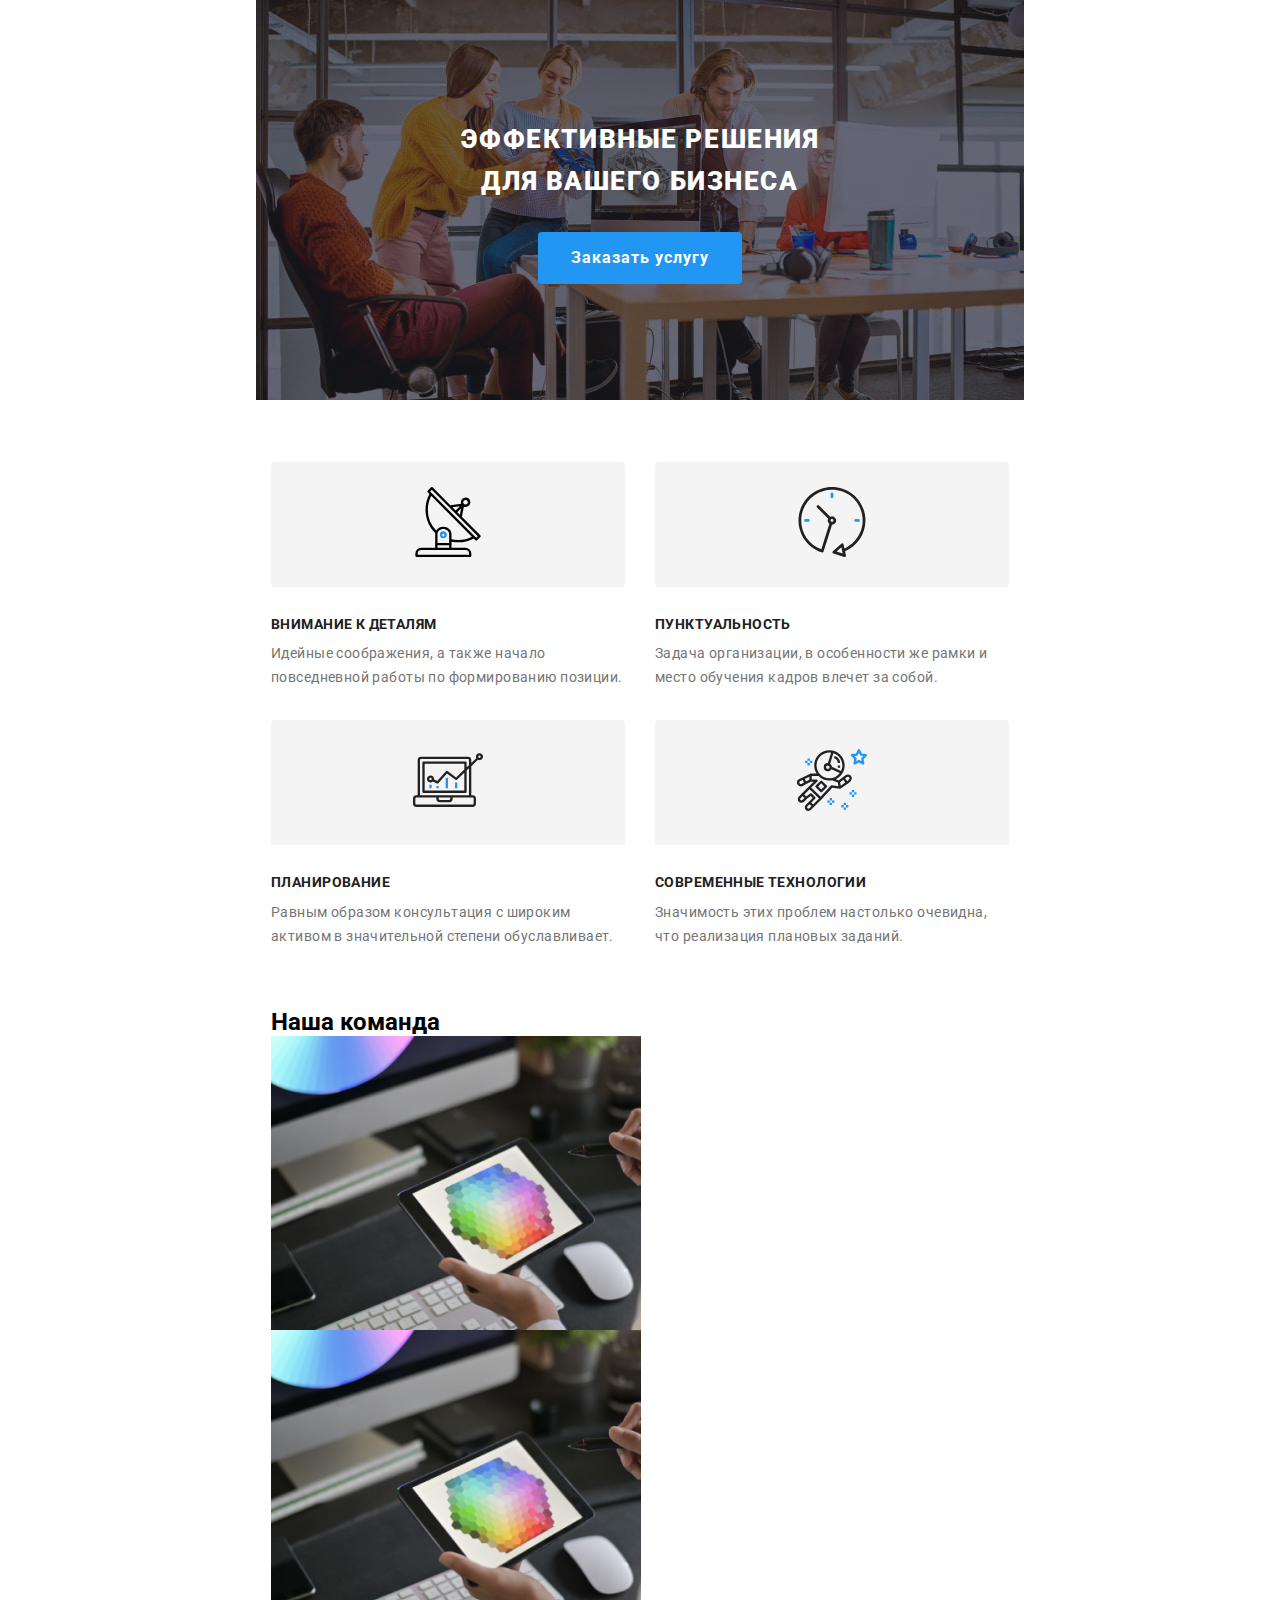
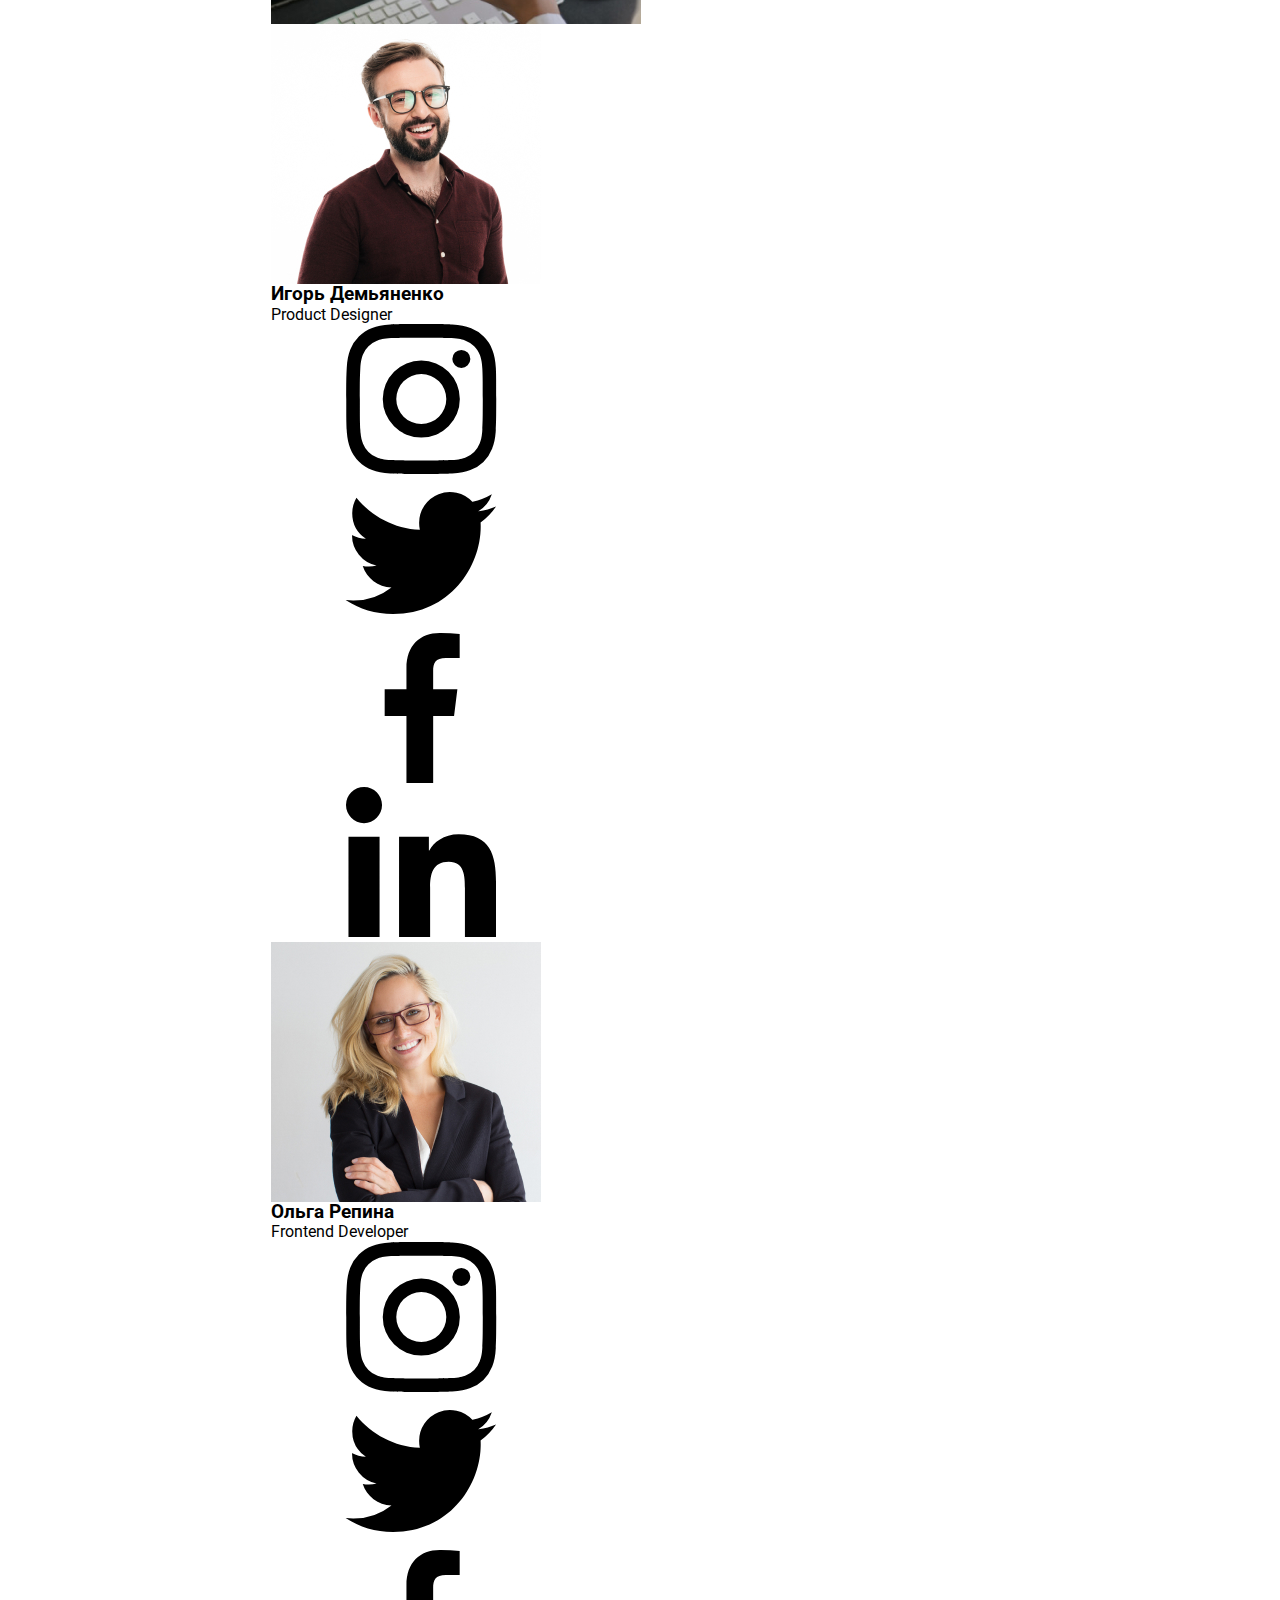
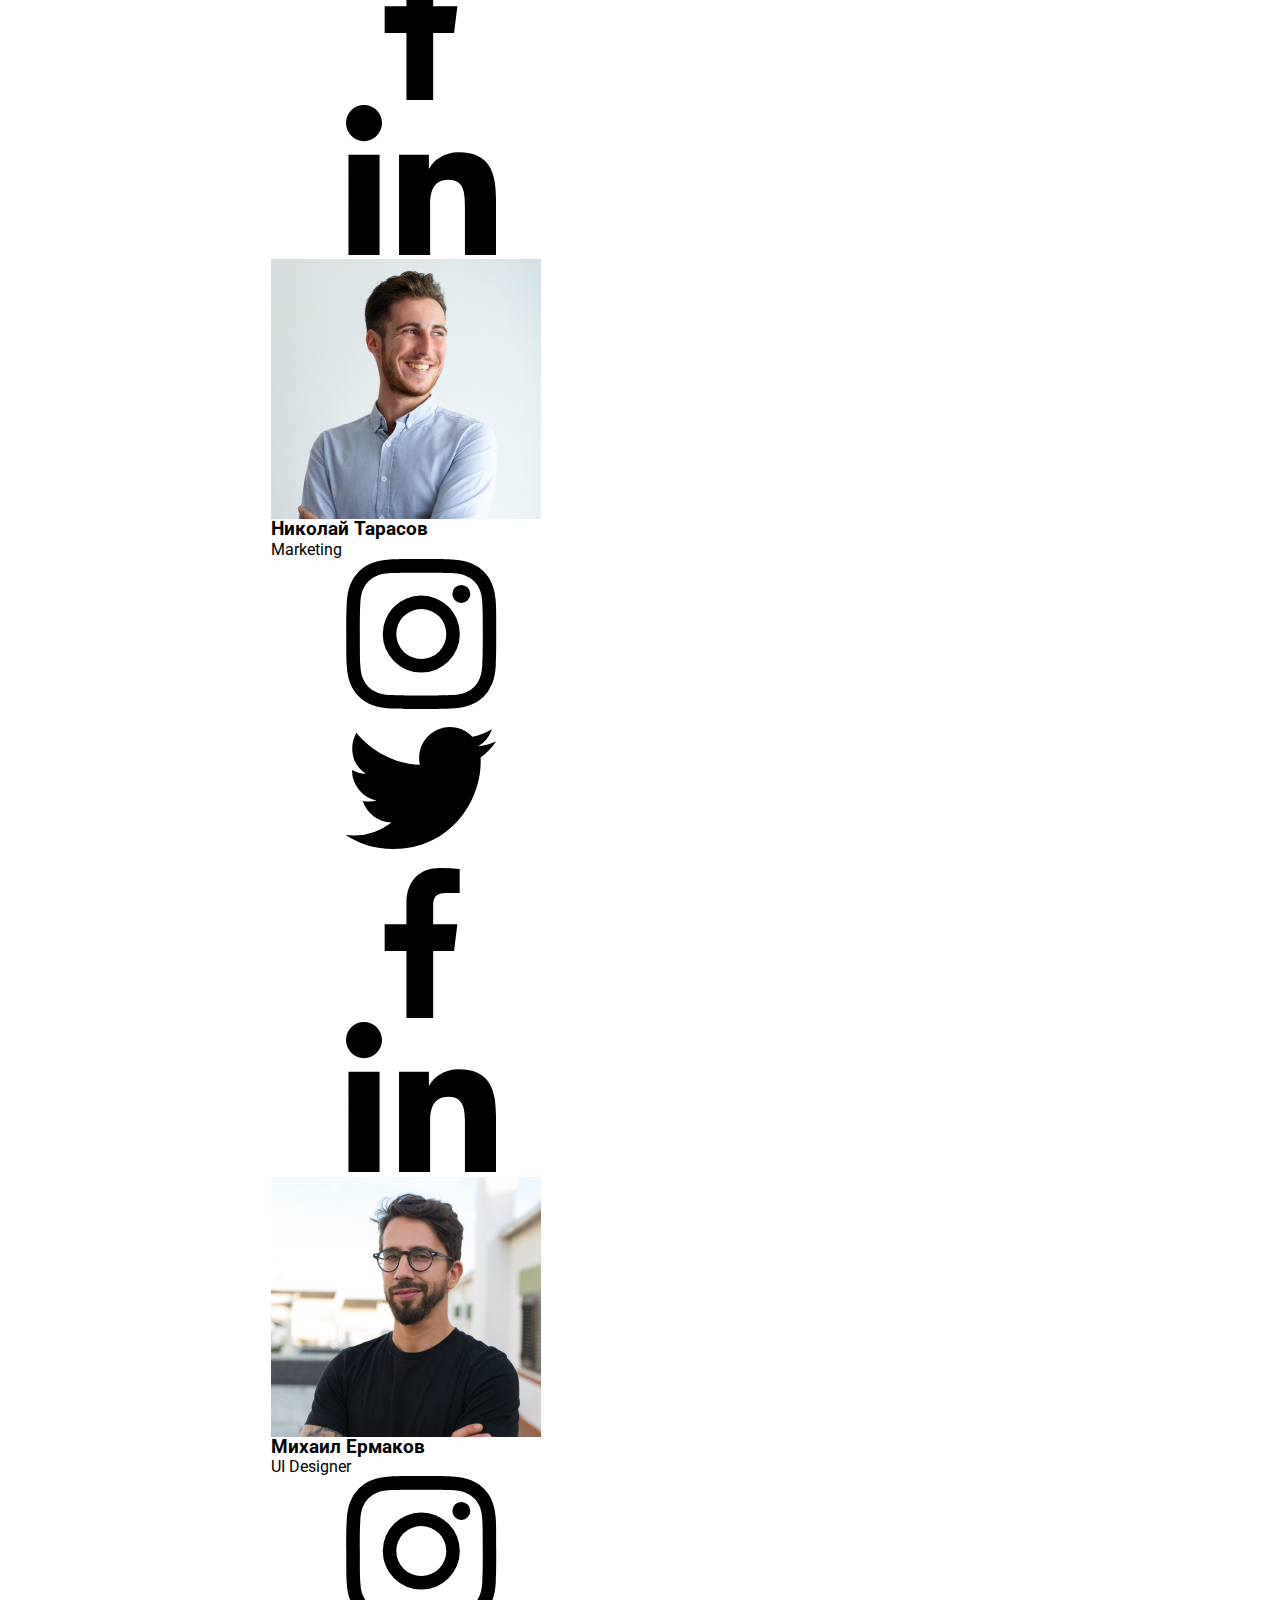
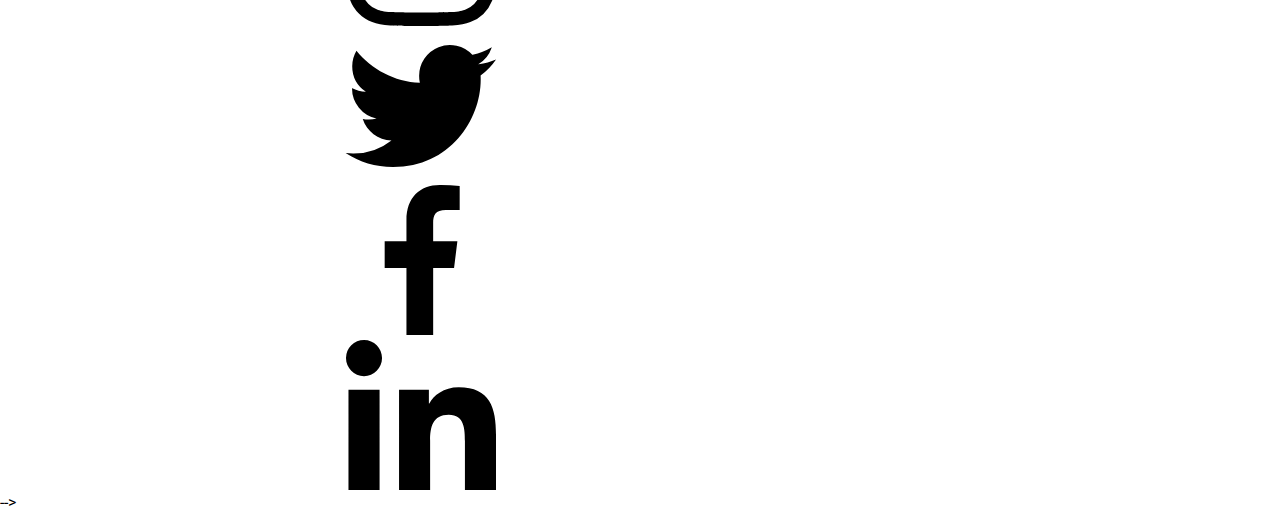
==== index.html @ c674352c "Добавляем стили адаптации к секции "Чем мы занимаемся", подготовка картинок к вставке" ====
<!DOCTYPE html>
<html lang="ru">
  <head>
    <meta charset="UTF-8" />
    <meta name="viewport" content="width=device-width, initial-scale=1.0" />
    <title>Студия</title>
    <link
      rel="stylesheet"
      href="https://cdnjs.cloudflare.com/ajax/libs/modern-normalize/1.0.0/modern-normalize.min.css"
    />
    <link rel="preconnect" href="https://fonts.gstatic.com" />
    <link
      href="https://fonts.googleapis.com/css2?family=Raleway:wght@700&family=Roboto:wght@400;500;700;900&display=swap"
      rel="stylesheet"
    />
    <link rel="stylesheet" href="./css/main.min.css" />
  </head>

  <body>
    <!--Header-->
    <!-- <header class="header">
      <div class="container">
        <nav class="nav">
          <a class="logo link" href="./" lang="en"
            ><span class="logo-accent">Web</span>Studio</a
          >
          <ul class="nav-list list">
            <li class="nav-list-item">
              <a class="nav-list-link current link" href="./index.html"
                >Студия</a
              >
            </li>
            <li class="nav-list-item">
              <a class="nav-list-link link" href="./portfolio.html"
                >Портфолио</a
              >
            </li>
            <li class="nav-list-item">
              <a class="nav-list-link link" href="#">Контакты</a>
            </li>
          </ul>
        </nav>
        <address class="address">
          <ul class="contact list">
            <li class="contact-list">
              <a class="contact-link link" href="mailto:info@devstudio.com"
                ><svg width="16px" height="12px" class="contact-icon">
                  <use href="images/decor/sprite-optimize.svg#email"></use>
                </svg>
                info@devstudio.com
              </a>
            </li>
            <li class="contact-list">
              <a class="contact-link link" href="tel:+380961111111">
                <svg width="10px" height="16px" class="contact-icon">
                  <use href="images/decor/sprite-optimize.svg#tel"></use>
                </svg>
                +38 096 111 11 11</a
              >
            </li>
          </ul>
        </address>
      </div>
    </header>
    <main> -->
      <!--Hero-->

      <section class="hero">
        <div class="container">
          <h1 class="hero-title">
            Эффективные решения <br />
            для вашего бизнеса
          </h1>
          <button class="modal-btn" type="button" data-modal-open>Заказать услугу</button>
        </div>
      </section>

      <!--Competencies-->

      <section class="quality">
        <div class="container">
          <h2 class="quality-title visually-hidden">Наши качества</h2>
          <ul class="quality-list list">
            <li class="quality-list-item list">
              <div class="quality-icon-decor">
                <svg width="70px" height="70px" class="quality-icon">
                  <use href="images/decor/sprite-optimize.svg#details"></use>
                </svg>
              </div>
              <h3 class="quality-list-title">Внимание к деталям</h3>
              <p class="quality-list-text">
                Идейные соображения, а также начало повседневной работы по
                формированию позиции.
              </p>
            </li>
            <li class="quality-list-item">
              <div class="quality-icon-decor">
                <svg width="70px" height="70px" class="quality-icon">
                  <use
                    href="images/decor/sprite-optimize.svg#punctuality"
                  ></use>
                </svg>
              </div>
              <h3 class="quality-list-title">Пунктуальность</h3>
              <p class="quality-list-text">
                Задача организации, в особенности же рамки и место обучения
                кадров влечет за собой.
              </p>
            </li>
            <li class="quality-list-item">
              <div class="quality-icon-decor">
                <svg width="70px" height="70px" class="quality-icon">
                  <use href="images/decor/sprite-optimize.svg#planning"></use>
                </svg>
              </div>
              <h3 class="quality-list-title">Планирование</h3>
              <p class="quality-list-text">
                Равным образом консультация с широким активом в значительной
                степени обуславливает.
              </p>
            </li>
            <li class="quality-list-item">
              <div class="quality-icon-decor">
                <svg width="70px" height="70px" class="quality-icon">
                  <use
                    href="images/decor/sprite-optimize.svg#modern-technology"
                  ></use>
                </svg>
              </div>
              <h3 class="quality-list-title">Современные технологии</h3>
              <p class="quality-list-text">
                Значимость этих проблем настолько очевидна, что реализация
                плановых заданий.
              </p>
            </li>
          </ul>
        </div>
      </section>

      <!--What are we doing-->

      <section class="work">
        <div class="container">
          <h2 class="section-title">Чем мы занимаемся</h2>
          <ul class="work-list list">
            <li class="work-list-item">
              <picture>
                <source 
                srcset="./images/desktop/doings/doings-1.jpg 1x, ./images/desktop/doings/doings-1@2x.jpg 2x"
                media="(min-width: 1600px)">
                <img class="work-list-photo" src="./images/desktop/doings/doings-1.jpg" alt="разработчик пишет код" />
              </picture>
              <p class="work-description">Десктопные приложения</p>
            </li>
            <li class="work-list-item">
              <picture>
                <source srcset="./images/desktop/doings/doings-2.jpg 1x, ./images/desktop/doings/doings-2@2x.jpg 2x"
                  media="(min-width: 1600px)">
                <img class="work-list-photo" src="./images/desktop/doings/doings-2.jpg"
                  alt="на мониторе варианты дизайна для мобильного приложения" />
              </picture>
              <p class="work-description">Мобильные приложения</p>
            </li>
            <li class="work-list-item">
              <picture>
                <source srcset="./images/desktop/doings/doings-3.jpg 1x, ./images/desktop/doings/doings-3@2x.jpg 2x"
                  media="(min-width: 1600px)">
                <img class="work-list-photo" src="./images/desktop/doings/doings-3.jpg" alt="дизайнер выбирает цвет" />
              </picture>
              <p class="work-description">Дизайнерские решения</p>
            </li>
          </ul>
        </div>
      </section>

      <!--Our team--->

      <section class="team">
        <div class="container">
          <h2 class="section-title">Наша команда</h2>
          <ul class="team-list list">
            <li class="team-list-item">
              <picture>
                <source srcset="./images/team/team-1.jpg 1x, ./images/team/team-1@2x.jpg 2x"
                  media="(min-width: 1600px)">
                <img class="work-list-photo" src="./images/desktop/doings/doings-3.jpg" alt="дизайнер выбирает цвет" />
              </picture>
               <img
                class="work-list-photo"
                src="./images/desktop/doings/doings-3.jpg"
                alt="дизайнер выбирает цвет"
              />
              <img
                class="team-item-photo"
                src="./images/team/team-1.jpg"
                alt="Фото Игоря Демьяненко"
              />
              <h3 class="team-item-name">Игорь Демьяненко</h3>
              <p class="team-item-position" lang="en">Product Designer</p>
              <ul class="social-list list">
                <li class="social-list-item">
                  <a class="social-list-link link" href="#">
                    <svg class="social-list-icon">
                      <use
                        href="./images/decor/sprite-optimize.svg#instagram"
                      ></use>
                    </svg>
                  </a>
                </li>
                <li class="social-list-item">
                  <a class="social-list-link link" href="#">
                    <svg class="social-list-icon">
                      <use
                        href="./images/decor/sprite-optimize.svg#twitter"
                      ></use>
                    </svg>
                  </a>
                </li>
                <li class="social-list-item">
                  <a class="social-list-link link" href="#">
                    <svg class="social-list-icon">
                      <use
                        href="./images/decor/sprite-optimize.svg#facebook"
                      ></use>
                    </svg>
                  </a>
                </li>
                <li class="social-list-item">
                  <a class="social-list-link link" href="#">
                    <svg class="social-list-icon">
                      <use
                        href="./images/decor/sprite-optimize.svg#linkedin"
                      ></use>
                    </svg>
                  </a>
                </li>
              </ul>
            </li>
            <li class="team-list-item">
              <img
                class="team-item-photo"
                src="./images/team/team-2.jpg"
                alt="Фото Ольги Репиной"
              />
              <h3 class="team-item-name">Ольга Репина</h3>
              <p class="team-item-position" lang="en">Frontend Developer</p>
              <ul class="social-list list">
                <li class="social-list-item">
                  <a class="social-list-link link" href="#">
                    <svg class="social-list-icon">
                      <use
                        href="./images/decor/sprite-optimize.svg#instagram"
                      ></use>
                    </svg>
                  </a>
                </li>
                <li class="social-list-item">
                  <a class="social-list-link link" href="#">
                    <svg class="social-list-icon">
                      <use
                        href="./images/decor/sprite-optimize.svg#twitter"
                      ></use>
                    </svg>
                  </a>
                </li>
                <li class="social-list-item">
                  <a class="social-list-link link" href="#">
                    <svg class="social-list-icon">
                      <use
                        href="./images/decor/sprite-optimize.svg#facebook"
                      ></use>
                    </svg>
                  </a>
                </li>
                <li class="social-list-item">
                  <a class="social-list-link link" href="#">
                    <svg class="social-list-icon">
                      <use
                        href="./images/decor/sprite-optimize.svg#linkedin"
                      ></use>
                    </svg>
                  </a>
                </li>
              </ul>
            </li>
            <li class="team-list-item">
              <img
                class="team-item-photo"
                src="./images/team/team-3.jpg"
                alt="Фото Николая Тарасова"
              />
              <h3 class="team-item-name">Николай Тарасов</h3>
              <p class="team-item-position" lang="en">Marketing</p>
              <ul class="social-list list">
                <li class="social-list-item">
                  <a class="social-list-link link" href="#">
                    <svg class="social-list-icon">
                      <use
                        href="./images/decor/sprite-optimize.svg#instagram"
                      ></use>
                    </svg>
                  </a>
                </li>
                <li class="social-list-item">
                  <a class="social-list-link link" href="#">
                    <svg class="social-list-icon">
                      <use
                        href="./images/decor/sprite-optimize.svg#twitter"
                      ></use>
                    </svg>
                  </a>
                </li>
                <li class="social-list-item">
                  <a class="social-list-link link" href="#">
                    <svg class="social-list-icon">
                      <use
                        href="./images/decor/sprite-optimize.svg#facebook"
                      ></use>
                    </svg>
                  </a>
                </li>
                <li class="social-list-item">
                  <a class="social-list-link link" href="#">
                    <svg class="social-list-icon">
                      <use
                        href="./images/decor/sprite-optimize.svg#linkedin"
                      ></use>
                    </svg>
                  </a>
                </li>
              </ul>
            </li>
            <li class="team-list-item">
              <img
                class="team-item-photo"
                src="./images/team/team-4.jpg"
                alt="Фото Михаила Ермакова"
              />
              <h3 class="team-item-name">Михаил Ермаков</h3>
              <p class="team-item-position" lang="en">UI Designer</p>
              <ul class="social-list list">
                <li class="social-list-item">
                  <a class="social-list-link link" href="#">
                    <svg class="social-list-icon">
                      <use
                        href="./images/decor/sprite-optimize.svg#instagram"
                      ></use>
                    </svg>
                  </a>
                </li>
                <li class="social-list-item">
                  <a class="social-list-link link" href="#">
                    <svg class="social-list-icon">
                      <use
                        href="./images/decor/sprite-optimize.svg#twitter"
                      ></use>
                    </svg>
                  </a>
                </li>
                <li class="social-list-item">
                  <a class="social-list-link link" href="#">
                    <svg class="social-list-icon">
                      <use
                        href="./images/decor/sprite-optimize.svg#facebook"
                      ></use>
                    </svg>
                  </a>
                </li>
                <li class="social-list-item">
                  <a class="social-list-link link" href="#">
                    <svg class="social-list-icon">
                      <use
                        href="./images/decor/sprite-optimize.svg#linkedin"
                      ></use>
                    </svg>
                  </a>
                </li>
              </ul>
            </li>
          </ul>
        </div>
      </section> -->

      <!-- Clients -->

      <!-- <section class="clients">
        <div class="container">
          <h2 class="section-title">Постоянные клиенты</h2>
          <ul class="clients-list list">
            <li class="clients-list-item">
              <a class="clients-list-icon link" href="#">
                <svg class="clients-icon-yago icon">
                  <use href="./images/decor/sprite-optimize.svg#logo-1"></use>
                </svg>
              </a>
            </li>
            <li class="clients-list-item">
              <a class="clients-list-icon link" href="#">
                <svg class="clients-icon-flag icon">
                  <use href="./images/decor/sprite-optimize.svg#logo-2"></use>
                </svg>
              </a>
            </li>
            <li class="clients-list-item">
              <a class="clients-list-icon link" href="#">
                <svg class="clients-icon-flower icon">
                  <use href="./images/decor/sprite-optimize.svg#logo-3"></use>
                </svg>
              </a>
            </li>
            <li class="clients-list-item">
              <a class="clients-list-icon link" href="#">
                <svg class="clients-icon-foster icon">
                  <use href="./images/decor/sprite-optimize.svg#logo-4"></use>
                </svg>
              </a>
            </li>
            <li class="clients-list-item">
              <a class="clients-list-icon link" href="#">
                <svg class="clients-icon-brand icon">
                  <use href="./images/decor/sprite-optimize.svg#logo-5"></use>
                </svg>
              </a>
            </li>
            <li class="clients-list-item">
              <a class="clients-list-icon link" href="#">
                <svg class="clients-icon-tagline icon">
                  <use href="./images/decor/sprite-optimize.svg#logo-6"></use>
                </svg>
              </a>
            </li>
          </ul>
        </div>
      </section> -->
    </main>
    <!--Footer-->
    <!-- <footer class="footer">
      <div class="container">
        <div class="communications">
          <a class="logo-footer link" href="./index.html" lang="en"
            ><span class="logo-accent">Web</span
            ><span class="logo-alt">Studio</span></a
          >
          <address class="address-footer">
            <a
              class="contact-footer-link link"
              href="https://goo.gl/maps/aoXQvRGG7g863qA2A"
              >г. Киев, пр-т Леси Украинки, 26</a
            >
            <ul class="contacts-footer list">
              <li class="contacts-footer-list">
                <a
                  class="contact-footer-link link"
                  href="mailto:info@example.com"
                  >info@example.com</a
                >
              </li>
              <li class="contacts-footer-list">
                <a class="contact-footer-link link" href="telto:+380991111111"
                  >+38 099 111 11 11</a
                >
              </li>
            </ul>
          </address>
        </div>
        <div class="social-footer">
          <h3 class="social-call">Присоединяйтесь</h3>
          <ul class="social-list-footer list">
            <li class="social-list-footer-item">
              <a class="social-list-footer-link link" href="#">
                <svg class="social-list-footer-icon">
                  <use
                    href="./images/decor/sprite-optimize.svg#instagram"
                  ></use>
                </svg>
              </a>
            </li>
            <li class="social-list-footer-item">
              <a class="social-list-footer-link link" href="#">
                <svg class="social-list-footer-icon">
                  <use href="./images/decor/sprite-optimize.svg#twitter"></use>
                </svg>
              </a>
            </li>
            <li class="social-list-footer-item">
              <a class="social-list-footer-link link" href="#">
                <svg class="social-list-footer-icon">
                  <use href="./images/decor/sprite-optimize.svg#facebook"></use>
                </svg>
              </a>
            </li>
            <li class="social-list-footer-item">
              <a class="social-list-footer-link link" href="#">
                <svg class="social-list-footer-icon">
                  <use href="./images/decor/sprite-optimize.svg#linkedin"></use>
                </svg>
              </a>
            </li>
          </ul>
        </div>
        <div class="social-footer-subscribe">
          <form action="#" class="social-footer-subscribe-form">
            <span class="social-footer-subscribe-wrapper">
              <p class="social-call">Подпишитесь на рассылку</p>
              <input type="email" name="footer-user-email" class="footer-form-input" placeholder="E-mail">
            </span>
              <button type="submit" class="footer-form-btn">Подписаться
              <svg class="footer-form-btn-icon">
                <use href="./images/decor/sprite-optimize.svg#icon-send"></use>
              </svg>
            </button>
          </form>
        </div>
       </div>
    </footer> -->
    <!-- <div class="backdrop is-hidden" data-modal>
      <div class="modal">
        <button type="button" class="close-btn" data-modal-close>
          <svg class="close-btn-icon">
            <use href="./images/decor/sprite-optimize.svg#close-btn"></use>
          </svg>
        </button>
        <p class="form-call">Оставьте свои данные, мы вам перезвоним</p>
        <form action="#" class="modal-form">
          <label class="modal-form-field">
            Имя
            <span class="modal-form-input-wrapper">
             <input type="text" name="user-name" class="modal-form-input">
             <svg class="modal-form-icon">
              <use href="./images/decor/sprite-optimize.svg#user-form"></use>
             </svg>
            </span>
          </label>
          <label class="modal-form-field">
            Телефон
            <span class="modal-form-input-wrapper">
              <input type="tel" name="user-phone" class="modal-form-input">
              <svg class="modal-form-icon">
                <use href="./images/decor/sprite-optimize.svg#phone-form"></use>
              </svg>
            </span>
          </label>
          <label class="modal-form-field">
            Почта
            <span class="modal-form-input-wrapper">
              <input type="email" name="user-email" class="modal-form-input">
              <svg class="modal-form-icon">
                <use href="./images/decor/sprite-optimize.svg#email-form"></use>
              </svg>
            </span>
          </label>
          <label class="modal-form-field">
            Комментарий
            <textarea class="modal-form-user-comment" name="user-comment" placeholder="Введите текст"></textarea>
          </label>
          <input id="user-policy" type="checkbox" name="user-policy" value="accept-policy" class="modal-form-policy visually-hidden">
          <label for="user-policy" class="modal-form-policy-text">Соглашаюсь с рассылкой и принимаю <a href="#" class="modal-form-policy-link">Условия договора</a></label>
          <button type="submit" class="modal-form-btn">Отправить</button>
        </form>
      </div>
    </div> -->
    <!-- <script src="./js/modal.js"></script> -->
  </body>
</html>
---- css/main.min.css ----
.visually-hidden{position:absolute !important;clip:rect(1px 1px 1px 1px);clip:rect(1px, 1px, 1px, 1px);padding:0 !important;border:0 !important;height:1px !important;width:1px !important;overflow:hidden}body{font-family:"Roboto",sans-serif}.link{text-decoration:none;font-style:normal}.list{list-style:none}h1,h2,h3,h4,h5,h6{margin:0}ul,ol{margin:0;padding:0}p{margin:0}img{display:block}address{font-style:normal}.container{width:100%;padding:0 15px}@media screen and (min-width: 480px){.container{max-width:480px;margin:0 auto}}@media screen and (min-width: 768px){.container{max-width:768px}}@media screen and (min-width: 1600px){.hero .container{max-width:1600px}.container{max-width:1200px}}.logo{font-family:"Raleway",sans-serif;font-weight:700;font-size:26px;line-height:1.19;letter-spacing:.03em;color:#000}.logo-accent{color:#2196f3}.logo-footer{font-family:"Raleway",sans-serif;font-weight:700;font-size:26px;line-height:1.19;letter-spacing:.03em;color:#000;margin-bottom:20px;display:inline-block}.logo-alt{color:#fff}.modal-btn{font-family:"Roboto",sans-serif;font-weight:700;font-size:16px;line-height:1.87;letter-spacing:.06em;color:#fff;background-color:#2196f3;display:inline-block;min-width:200px;border-radius:4px;border:1px solid transparent;padding:10px 32px;cursor:pointer}.header{padding-top:25px;padding-bottom:25px;border-bottom:1px solid #ececec}.header .container{display:-webkit-box;display:-ms-flexbox;display:flex;-webkit-box-align:center;-ms-flex-align:center;align-items:center}.header .logo{margin-right:93px}.nav{display:-webkit-box;display:-ms-flexbox;display:flex;-webkit-box-align:center;-ms-flex-align:center;align-items:center}.nav-list{display:-webkit-box;display:-ms-flexbox;display:flex}.nav-list-link{font-weight:500;font-size:14px;line-height:1.14;letter-spacing:.02em;padding-bottom:32px;padding-top:32px;color:#212121;-webkit-transition:color 250ms cubic-bezier(0.4, 0, 0.2, 1);transition:color 250ms cubic-bezier(0.4, 0, 0.2, 1)}.nav-list-link:hover,.nav-list-link:focus{color:#2196f3}.current::after{content:"";position:absolute;bottom:-1px;display:block;width:100%;height:4px;background:#2196f3;border-radius:2px}.nav-list-item .current{color:#2196f3;padding-bottom:32px;position:relative}.nav-list-item:not(:last-child){margin-right:50px}.contact-list:not(:last-child){margin-right:50px}.contact{display:-webkit-box;display:-ms-flexbox;display:flex;-webkit-box-align:center;-ms-flex-align:center;align-items:center}.contact-icon{margin-right:10px;fill:currentColor}.contact-link{display:-webkit-box;display:-ms-flexbox;display:flex;-webkit-box-align:center;-ms-flex-align:center;align-items:center}.address .contact-link{font-weight:500;font-size:14px;line-height:1.14;letter-spacing:.02em;color:#757575}.contact-link:hover,.contact-link:focus{color:#2196f3;-webkit-transition:color 250ms cubic-bezier(0.4, 0, 0.2, 1);transition:color 250ms cubic-bezier(0.4, 0, 0.2, 1)}.address{margin-left:auto}.hero{padding-top:118px;padding-bottom:118px;text-align:center;background-image:-webkit-gradient(linear, left top, right top, from(rgba(47,48,58,0.4)), to(rgba(47,48,58,0.4))),url("../images/mobile/backgroundimg-mobile@1x.jpg");background-image:linear-gradient(to right, rgba(47,48,58,0.4), rgba(47,48,58,0.4)),url("../images/mobile/backgroundimg-mobile@1x.jpg");background-size:480px 400px;background-position:center top;background-repeat:no-repeat}.hero-title{font-weight:900;font-size:26px;line-height:1.62;letter-spacing:.06em;text-transform:uppercase;color:#fff;margin-bottom:30px;font-family:"Roboto",sans-serif}@media screen and (min-device-pixel-ratio: 2) and (min-width: 320px), screen and (-webkit-min-device-pixel-ratio: 2) and (min-width: 320px), screen and (min-resolution: 192dpi) and (min-width: 320px), screen and (min-resolution: 2dppx) and (min-width: 320px){.hero{background-image:-webkit-gradient(linear, left top, right top, from(rgba(47,48,58,0.4)), to(rgba(47,48,58,0.4))),url("../images/mobile/backgroundimg-mobile@2x.jpg");background-image:linear-gradient(to right, rgba(47,48,58,0.4), rgba(47,48,58,0.4)),url("../images/mobile/backgroundimg-mobile@2x.jpg")}}@media screen and (min-width: 768px){.hero{background-size:768px 400px;background-image:-webkit-gradient(linear, left top, right top, from(rgba(47,48,58,0.4)), to(rgba(47,48,58,0.4))),url("../images/tablet/backgroundimg-tablet@1x.jpg");background-image:linear-gradient(to right, rgba(47,48,58,0.4), rgba(47,48,58,0.4)),url("../images/tablet/backgroundimg-tablet@1x.jpg")}}@media screen and (min-device-pixel-ratio: 2) and (min-width: 768px), screen and (-webkit-min-device-pixel-ratio: 2) and (min-width: 768px), screen and (min-resolution: 192dpi) and (min-width: 768px), screen and (min-resolution: 2dppx) and (min-width: 768px){.hero{background-image:-webkit-gradient(linear, left top, right top, from(rgba(47,48,58,0.4)), to(rgba(47,48,58,0.4))),url("../images/tablet/backgroundimg-tablet@2x.jpg");background-image:linear-gradient(to right, rgba(47,48,58,0.4), rgba(47,48,58,0.4)),url("../images/tablet/backgroundimg-tablet@2x.jpg")}}@media screen and (min-width: 1600px){.hero{padding-top:200px;padding-bottom:200px;background-image:-webkit-gradient(linear, left top, right top, from(rgba(47,48,58,0.4)), to(rgba(47,48,58,0.4))),url("../images/desktop/backgroundimg-desktop@1x.jpg");background-image:linear-gradient(to right, rgba(47,48,58,0.4), rgba(47,48,58,0.4)),url("../images/desktop/backgroundimg-desktop@1x.jpg");background-size:cover}.hero-title{font-weight:900;font-size:44px;line-height:1.36;letter-spacing:.06em}}@media screen and (min-device-pixel-ratio: 2) and (min-width: 1600px), screen and (-webkit-min-device-pixel-ratio: 2) and (min-width: 1600px), screen and (min-resolution: 192dpi) and (min-width: 1600px), screen and (min-resolution: 2dppx) and (min-width: 1600px){.hero{background-image:-webkit-gradient(linear, left top, right top, from(rgba(47,48,58,0.4)), to(rgba(47,48,58,0.4))),url("../images/desktop/backgroundimg-desktop@2x.jpg");background-image:linear-gradient(to right, rgba(47,48,58,0.4), rgba(47,48,58,0.4)),url("../images/desktop/backgroundimg-desktop@2x.jpg")}}.quality{padding-top:60px;padding-bottom:60px}.quality-icon-decor{text-align:center;background:#f5f4f4;border-radius:4px;padding:25px 190px;margin-bottom:30px}.quality-list-title{font-weight:700;font-size:14px;line-height:1.14;letter-spacing:.03em;text-transform:uppercase;text-align:center;color:#212121;margin-bottom:10px}.quality-list-text{font-weight:400;font-size:14px;line-height:1.71;letter-spacing:.03em;color:#757575}@media screen and (min-width: 768px){.quality-list{display:-webkit-box;display:-ms-flexbox;display:flex;-ms-flex-wrap:wrap;flex-wrap:wrap}.quality-list-item{margin-right:30px;margin-bottom:30px;width:354px}.quality-list-item:nth-child(2n){margin-right:0}.quality-list-item:nth-child(n+3){margin-bottom:0}.quality-icon-decor{padding:25px 142px}.quality-list-title{text-align:left}}@media screen and (min-width: 1600px){.quality{padding-top:94px;padding-bottom:94px}.quality-list{-ms-flex-wrap:nowrap;flex-wrap:nowrap}.quality-list-item{margin-right:30px;width:270px}.quality-list-item:nth-child(2n){margin-right:30px}.quality-list-item:nth-child(n+4){margin-right:0}.quality-icon-decor{padding:25px 100px}}.work{display:none}@media screen and (min-width: 1600px){.work{display:block;padding-bottom:94px}.work .container{text-align:center}.work-list{display:-webkit-box;display:-ms-flexbox;display:flex}.work-list-item{margin-right:30px;position:relative}.work-list-item:nth-child(3n){margin-right:0}.work-description{font-weight:700;font-size:14px;line-height:1.14;letter-spacing:.03em;text-align:center;text-transform:uppercase;color:#fff;padding-top:27px;padding-bottom:27px;background-color:rgba(47,48,58,0.8);position:absolute;width:100%;bottom:0}.section-title{font-weight:700;font-size:36px;line-height:1.17;letter-spacing:.03em;color:#212121;margin-bottom:50px}}.clients{padding-top:94px;padding-bottom:94px}.clients .container{text-align:center}.clients-list{display:-webkit-box;display:-ms-flexbox;display:flex;-webkit-box-pack:center;-ms-flex-pack:center;justify-content:center}.icon{fill:#afb1b8;-webkit-transition:fill 250ms cubic-bezier(0.4, 0, 0.2, 1);transition:fill 250ms cubic-bezier(0.4, 0, 0.2, 1)}.clients-list-icon:hover .icon,.clients-list-icon:focus .icon{fill:#2196f3}.clients-icon-yago{width:44px;height:50px}.clients-icon-flag{width:40px;height:52px}.clients-icon-flower{width:41px;height:43px}.clients-icon-foster{width:80px;height:42px}.clients-icon-brand{width:59px;height:47px}.clients-icon-tagline{width:89px;height:45px}.clients-list-item{margin-right:30px}.clients-list-item:nth-child(6n){margin-right:0}.clients-list-icon{display:-webkit-box;display:-ms-flexbox;display:flex;-webkit-box-pack:center;-ms-flex-pack:center;justify-content:center;-webkit-box-align:center;-ms-flex-align:center;align-items:center;width:170px;height:90px;background-color:#fff;border:1px solid #afb1b8;cursor:pointer;border-radius:4px;-webkit-transition:background-color 250ms cubic-bezier(0.4, 0, 0.2, 1);transition:background-color 250ms cubic-bezier(0.4, 0, 0.2, 1)}.footer{background-color:#2f303a;padding-top:60px;padding-bottom:60px}.contact-footer-link{font-weight:400;font-size:14px;line-height:1.71;letter-spacing:.03em;color:rgba(255,255,255,0.6);-webkit-transition:color 250ms cubic-bezier(0.4, 0, 0.2, 1);transition:color 250ms cubic-bezier(0.4, 0, 0.2, 1)}.contact-footer-link:hover,.contact-footer-link:focus{color:rgba(255,255,255,0.8)}.address-footer>.contact-footer-link{color:#fff;display:inline-block;margin-bottom:9px}.contacts-footer-list>.contact-footer-link{display:inline-block;margin-bottom:9px}.social-call{font-weight:700;font-size:14px;line-height:1.14;letter-spacing:.03em;text-transform:uppercase;color:#fff;margin-bottom:20px}.footer .container{display:-webkit-box;display:-ms-flexbox;display:flex;-webkit-box-align:start;-ms-flex-align:start;align-items:flex-start}.social-footer{padding-left:85px;padding-top:10px}.social-list-footer{display:-webkit-box;display:-ms-flexbox;display:flex;-webkit-box-align:center;-ms-flex-align:center;align-items:center}.social-list-footer-link{background:rgba(255,255,255,0.1);border-radius:50%;width:44px;height:44px;margin-right:10px;display:-webkit-box;display:-ms-flexbox;display:flex;-webkit-box-align:center;-ms-flex-align:center;align-items:center;-webkit-box-pack:center;-ms-flex-pack:center;justify-content:center;cursor:pointer;-webkit-transition:background-color 250ms cubic-bezier(0.4, 0, 0.2, 1);transition:background-color 250ms cubic-bezier(0.4, 0, 0.2, 1)}.social-list-footer-item:nth-child(4n) .social-list-footer-link{margin-right:0px}.social-list-footer-link:hover,.social-list-footer-link:focus{background-color:#2196f3}.social-list-footer-icon{width:20px;height:20px;fill:#fff}.social-footer-subscribe{padding-left:93px;padding-top:10px}.social-footer-subscribe-form{display:-webkit-inline-box;display:-ms-inline-flexbox;display:inline-flex;-webkit-box-align:end;-ms-flex-align:end;align-items:flex-end}.footer-form-input{width:358px;height:50px;border:1px solid rgba(255,255,255,0.3);border-radius:4px;padding-left:16px;background-color:#2f303a;outline:none;font-weight:400;font-size:16px;line-height:1.25;letter-spacing:.03em;color:rgba(255,255,255,0.6)}.footer-form-btn{width:200px;height:50px;background:#2196f3;-webkit-box-shadow:0px 4px 4px rgba(0,0,0,0.15);box-shadow:0px 4px 4px rgba(0,0,0,0.15);border-radius:4px;border:1px solid transparent;font-weight:700;font-size:16px;line-height:1.87;letter-spacing:.06em;text-align:center;color:#fff;padding:9px 27px;margin-left:12px;display:-webkit-inline-box;display:-ms-inline-flexbox;display:inline-flex;-webkit-box-pack:center;-ms-flex-pack:center;justify-content:center;-webkit-box-align:center;-ms-flex-align:center;align-items:center;cursor:pointer}.footer-form-btn-icon{width:24px;height:24px;fill:#fff;margin-left:10px}.backdrop{position:fixed;left:0;top:0;width:100%;height:100%;background:rgba(0,0,0,0.2);-webkit-transition:all 250ms cubic-bezier(0.4, 0, 0.2, 1);transition:all 250ms cubic-bezier(0.4, 0, 0.2, 1)}.backdrop.is-hidden{-webkit-transition:all 250ms cubic-bezier(0.4, 0, 0.2, 1) 250ms;transition:all 250ms cubic-bezier(0.4, 0, 0.2, 1) 250ms}.modal{position:absolute;top:50%;left:50%;-webkit-transform:translate(-50%, -50%) scale(1);transform:translate(-50%, -50%) scale(1);-webkit-transition:-webkit-transform 250ms cubic-bezier(0.4, 0, 0.2, 1) 250ms;transition:-webkit-transform 250ms cubic-bezier(0.4, 0, 0.2, 1) 250ms;transition:transform 250ms cubic-bezier(0.4, 0, 0.2, 1) 250ms;transition:transform 250ms cubic-bezier(0.4, 0, 0.2, 1) 250ms, -webkit-transform 250ms cubic-bezier(0.4, 0, 0.2, 1) 250ms;width:528px;min-height:581px;padding:40px;background-color:#fff;font-family:"Roboto",sans-serif;font-style:normal;font-weight:400;font-size:12px;line-height:1.17;letter-spacing:.01em;color:#757575}.backdrop.is-hidden .modal{-webkit-transform:translate(-50%, -50%) scale(0);transform:translate(-50%, -50%) scale(0);-webkit-transition:-webkit-transform 250ms cubic-bezier(0.4, 0, 0.2, 1) 0ms;transition:-webkit-transform 250ms cubic-bezier(0.4, 0, 0.2, 1) 0ms;transition:transform 250ms cubic-bezier(0.4, 0, 0.2, 1) 0ms;transition:transform 250ms cubic-bezier(0.4, 0, 0.2, 1) 0ms, -webkit-transform 250ms cubic-bezier(0.4, 0, 0.2, 1) 0ms}.close-btn{position:absolute;top:8px;right:8px;display:block;width:30px;height:30px;padding:0px;border:1px solid rgba(0,0,0,0.1);border-radius:50%;background-color:#fff;cursor:pointer;-webkit-transition:fill 250ms cubic-bezier(0.4, 0, 0.2, 1) 250ms;transition:fill 250ms cubic-bezier(0.4, 0, 0.2, 1) 250ms}.close-btn:hover,.close-btn:focus{fill:#2196f3}.close-btn-icon{width:11px;height:11px}.is-hidden{opacity:0;visibility:hidden;pointer-events:none}.form-call{font-weight:700;font-size:20px;line-height:1.15;letter-spacing:.03em;text-align:center;color:#212121;margin-bottom:12px}.modal-form{display:-webkit-box;display:-ms-flexbox;display:flex;-webkit-box-orient:vertical;-webkit-box-direction:normal;-ms-flex-direction:column;flex-direction:column}.modal-form-field{margin-bottom:10px}.modal-form-input-wrapper{position:relative;display:block;margin-top:4px}.modal-form-input{width:100%;height:40px;border:1px solid rgba(33,33,33,0.2);border-radius:4px;padding-left:42px}.modal-form-input:focus{outline:none;border-color:#2196f3;-webkit-transition:border-color 250ms cubic-bezier(0.4, 0, 0.2, 1) 250ms;transition:border-color 250ms cubic-bezier(0.4, 0, 0.2, 1) 250ms}.modal-form-icon{position:absolute;top:50%;left:12px;-webkit-transform:translateY(-50%);transform:translateY(-50%);-webkit-transition:fill 250ms cubic-bezier(0.4, 0, 0.2, 1) 250ms;transition:fill 250ms cubic-bezier(0.4, 0, 0.2, 1) 250ms;display:block;width:18px;height:18px}.modal-form-input:focus+.modal-form-icon{fill:#2196f3}.modal-form-user-comment{width:100%;height:120px;border:1px solid rgba(33,33,33,0.2);border-radius:4px;padding:12px 16px;margin-top:4px;resize:none;-webkit-transition:border-color 250ms cubic-bezier(0.4, 0, 0.2, 1) 250ms;transition:border-color 250ms cubic-bezier(0.4, 0, 0.2, 1) 250ms}.modal-form-user-comment:focus{outline:none;border-color:#2196f3}.modal-form-user-comment::-webkit-input-placeholder{color:rgba(117,117,117,0.5)}.modal-form-user-comment:-ms-input-placeholder{color:rgba(117,117,117,0.5)}.modal-form-user-comment::-ms-input-placeholder{color:rgba(117,117,117,0.5)}.modal-form-user-comment::placeholder{color:rgba(117,117,117,0.5)}.modal-form-policy-text{font-weight:400;font-size:14px;line-height:1.71;letter-spacing:.03em;color:#757575;display:-webkit-box;display:-ms-flexbox;display:flex;-webkit-box-align:center;-ms-flex-align:center;align-items:center;-webkit-box-pack:center;-ms-flex-pack:center;justify-content:center;margin-bottom:30px}.modal-form-policy-text::before{content:"";display:inline-block;width:16px;height:15px;border:1px solid #212121;border-radius:2px;margin-right:7px}.modal-form-policy:checked+.modal-form-policy-text::before{background-image:url(../images/decor/checked.svg);background-position:center;border:1px solid #2196f3;background-color:#2196f3}.modal-form-policy-link{color:#2196f3;text-decoration-skip-ink:none;margin-left:5px}.modal-form-btn{font-family:"Roboto",sans-serif;font-weight:700;font-size:16px;line-height:1.87;letter-spacing:.06em;color:#fff;background-color:#188ce8;display:block;width:200px;border-radius:4px;border:1px solid transparent;padding:10px 55px;margin:0 auto;cursor:pointer;-webkit-box-shadow:0px 4px 4px rgba(0,0,0,0.15);box-shadow:0px 4px 4px rgba(0,0,0,0.15)}
/*# sourceMappingURL=main.min.css.map */
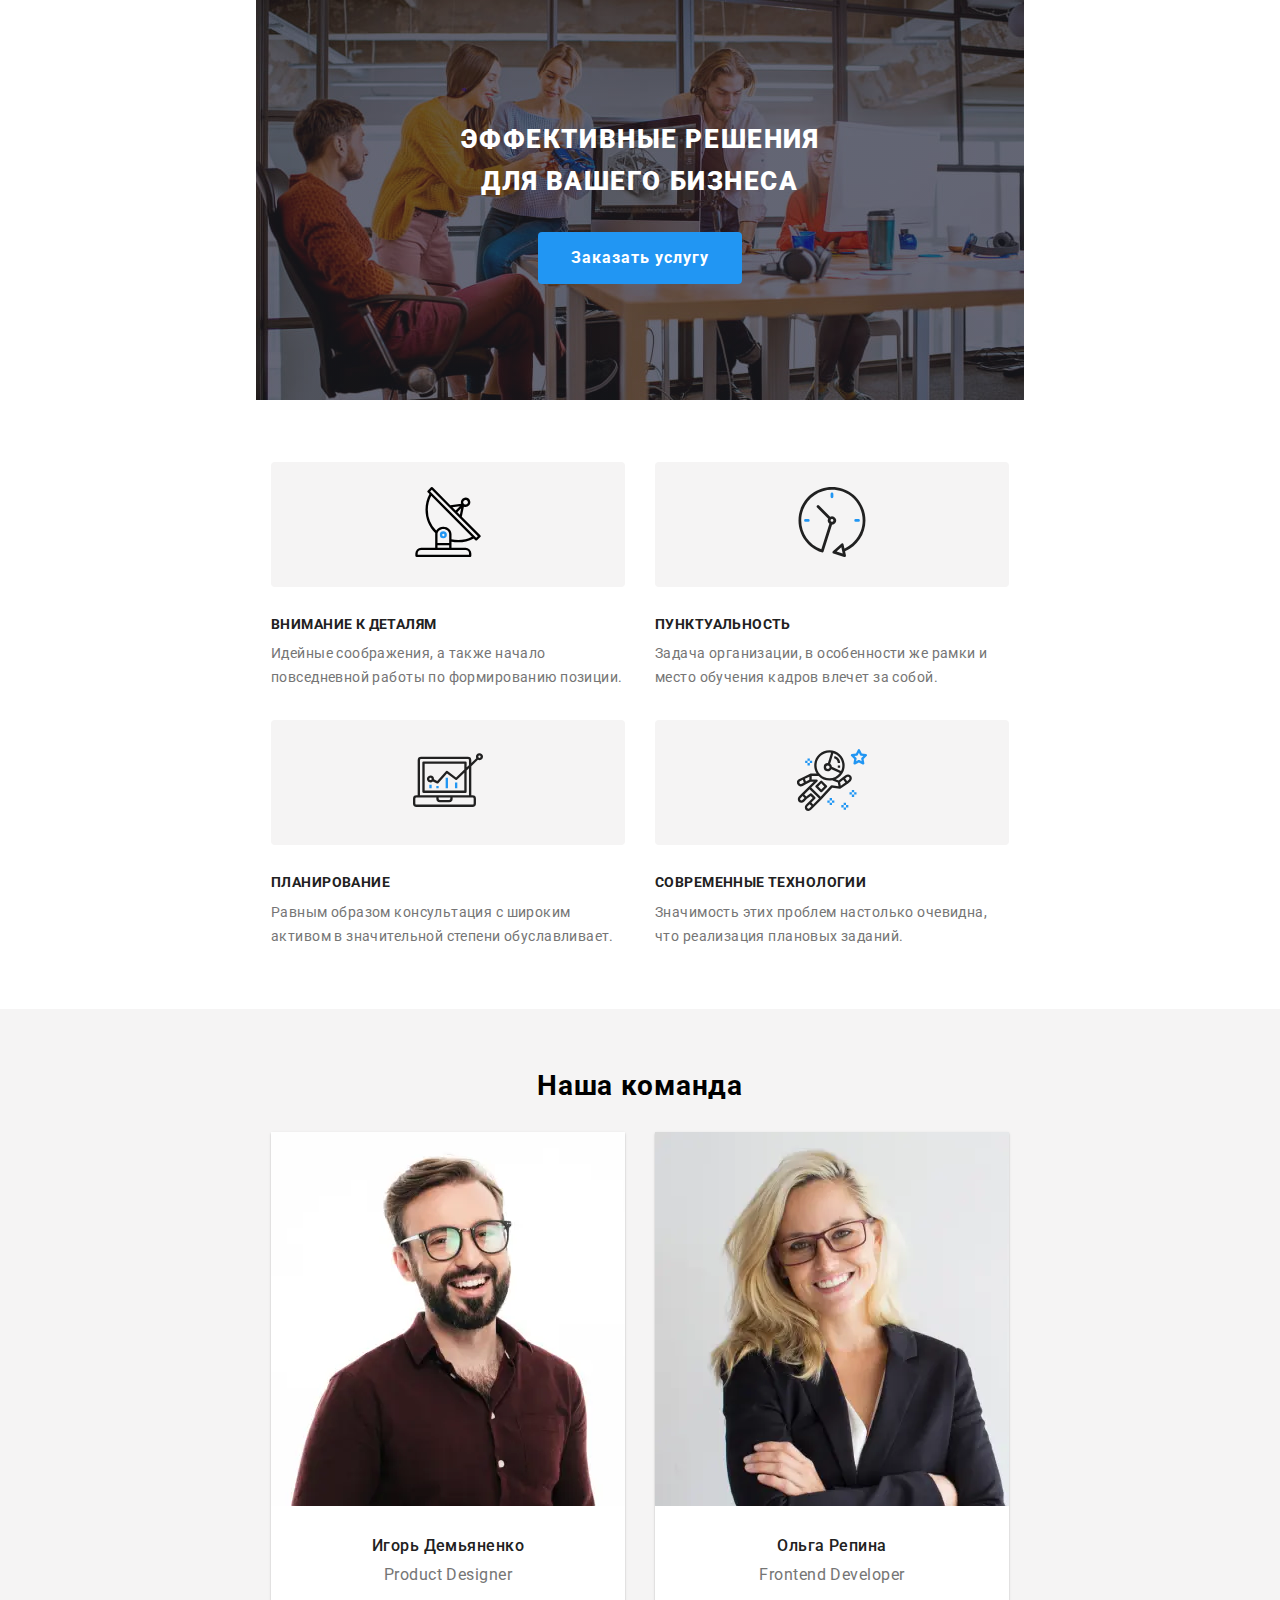
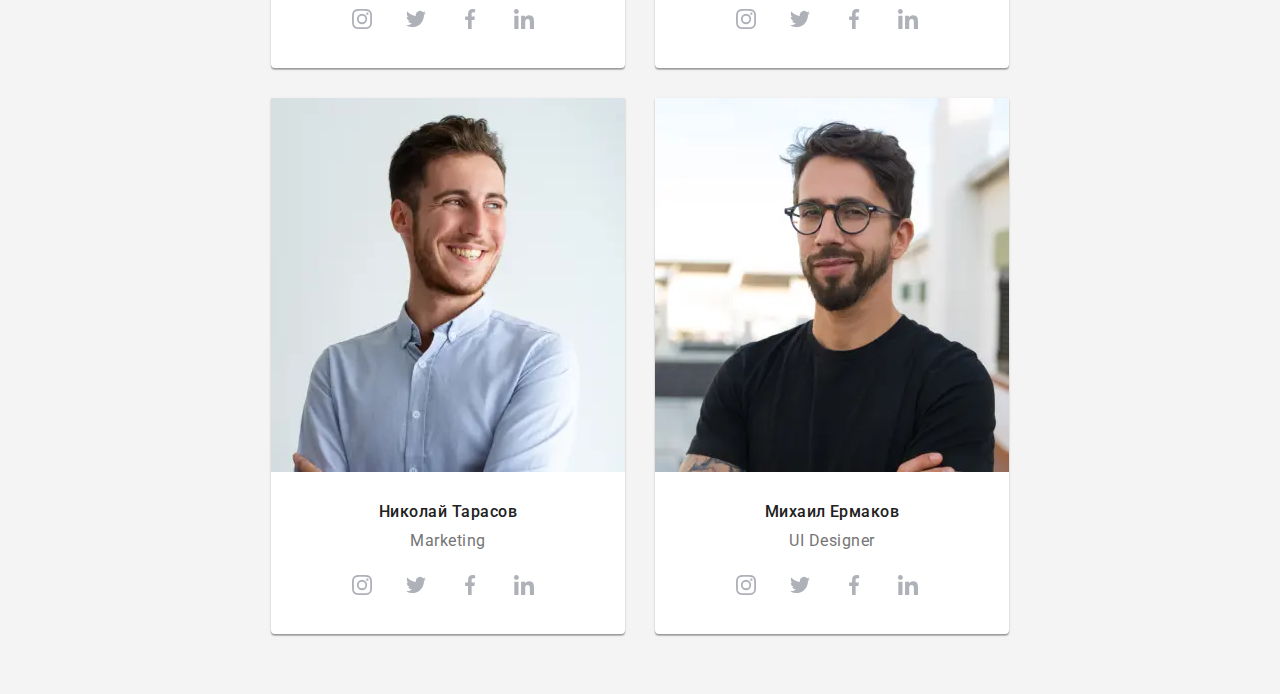
==== commit b1baaba6: "Изменяет стили адаптации для секции "Наша команда"" ====
--- a/index.html
+++ b/index.html
@@ -145,6 +145,8 @@
           <ul class="work-list list">
             <li class="work-list-item">
               <picture>
+                <source srcset="./images/desktop/doings/doings-1.webp 1x, ./images/desktop/doings/doings-1@2x.webp 2x"
+                  media="(min-width: 1600px)" type="image/webp">
                 <source 
                 srcset="./images/desktop/doings/doings-1.jpg 1x, ./images/desktop/doings/doings-1@2x.jpg 2x"
                 media="(min-width: 1600px)">
@@ -154,6 +156,8 @@
             </li>
             <li class="work-list-item">
               <picture>
+                <source srcset="./images/desktop/doings/doings-2.webp 1x, ./images/desktop/doings/doings-2@2x.webp 2x"
+                  media="(min-width: 1600px)" type="image/webp">
                 <source srcset="./images/desktop/doings/doings-2.jpg 1x, ./images/desktop/doings/doings-2@2x.jpg 2x"
                   media="(min-width: 1600px)">
                 <img class="work-list-photo" src="./images/desktop/doings/doings-2.jpg"
@@ -163,6 +167,8 @@
             </li>
             <li class="work-list-item">
               <picture>
+                <source srcset="./images/desktop/doings/doings-3.webp 1x, ./images/desktop/doings/doings-3@2x.webp 2x"
+                  media="(min-width: 1600px)" type="image/webp">
                 <source srcset="./images/desktop/doings/doings-3.jpg 1x, ./images/desktop/doings/doings-3@2x.jpg 2x"
                   media="(min-width: 1600px)">
                 <img class="work-list-photo" src="./images/desktop/doings/doings-3.jpg" alt="дизайнер выбирает цвет" />
@@ -177,57 +183,57 @@
 
       <section class="team">
         <div class="container">
-          <h2 class="section-title">Наша команда</h2>
-          <ul class="team-list list">
-            <li class="team-list-item">
-              <picture>
-                <source srcset="./images/team/team-1.jpg 1x, ./images/team/team-1@2x.jpg 2x"
+          <h2 class="team__title">Наша команда</h2>
+          <ul class="team__list list">
+            <li class="team__item">
+              <picture class="team__photo--pic">
+                <source srcset="./images/desktop/team/team-1-desktop@1x.webp 1x, ./images/desktop/team/team-1-desktop@2x.webp 2x"
+                  media="(min-width: 1600px)" type="image/webp">
+                <source srcset="./images/desktop/team/team-1-desktop@1x.jpg 1x, ./images/desktop/team/team-1-desktop@2x.jpg 2x"
                   media="(min-width: 1600px)">
-                <img class="work-list-photo" src="./images/desktop/doings/doings-3.jpg" alt="дизайнер выбирает цвет" />
-              </picture>
-               <img
-                class="work-list-photo"
-                src="./images/desktop/doings/doings-3.jpg"
-                alt="дизайнер выбирает цвет"
-              />
-              <img
-                class="team-item-photo"
-                src="./images/team/team-1.jpg"
-                alt="Фото Игоря Демьяненко"
-              />
-              <h3 class="team-item-name">Игорь Демьяненко</h3>
-              <p class="team-item-position" lang="en">Product Designer</p>
+                <source srcset="./images/tablet/team/team-1-tablet@1x.webp 1x, ./images/tablet/team/team-1-tablet@2x.webp 2x"
+                  media="(min-width: 768px)" type="image/webp">
+                <source srcset="./images/tablet/team/team-1-tablet@1x.jpg 1x, ./images/tablet/team/team-1-tablet@2x.jpg 2x"
+                  media="(min-width: 768px)">
+                <source srcset="./images/mobile/team/team-1-mobile@1x.webp 1x, ./images/mobile/team/team-1-mobile@2x.webp 2x"
+                  media="(min-width: 320px)" type="image/webp">
+                <source srcset="./images/mobile/team/team-1-mobile@1x.jpg 1x, ./images/mobile/team/team-1-mobile@2x.jpg 2x"
+                  media="(min-width: 320px)">
+                <img class="team__photo--img" src="./images/mobile/team/team-1-mobile@1x.jpg" alt="Фото Игоря Демьяненко" />
+              </picture>
+              <h3 class="team__name">Игорь Демьяненко</h3>
+              <p class="team__position" lang="en">Product Designer</p>
               <ul class="social-list list">
-                <li class="social-list-item">
-                  <a class="social-list-link link" href="#">
-                    <svg class="social-list-icon">
+                <li class="social-list__item">
+                  <a class="social-list__link link" href="#">
+                    <svg class="social-list__icon">
                       <use
                         href="./images/decor/sprite-optimize.svg#instagram"
                       ></use>
                     </svg>
                   </a>
                 </li>
-                <li class="social-list-item">
-                  <a class="social-list-link link" href="#">
-                    <svg class="social-list-icon">
+                <li class="social-list__item">
+                  <a class="social-list__link link" href="#">
+                    <svg class="social-list__icon">
                       <use
                         href="./images/decor/sprite-optimize.svg#twitter"
                       ></use>
                     </svg>
                   </a>
                 </li>
-                <li class="social-list-item">
-                  <a class="social-list-link link" href="#">
-                    <svg class="social-list-icon">
+                <li class="social-list__item">
+                  <a class="social-list__link link" href="#">
+                    <svg class="social-list__icon">
                       <use
                         href="./images/decor/sprite-optimize.svg#facebook"
                       ></use>
                     </svg>
                   </a>
                 </li>
-                <li class="social-list-item">
-                  <a class="social-list-link link" href="#">
-                    <svg class="social-list-icon">
+                <li class="social-list__item">
+                  <a class="social-list__link link" href="#">
+                    <svg class="social-list__icon">
                       <use
                         href="./images/decor/sprite-optimize.svg#linkedin"
                       ></use>
@@ -236,142 +242,148 @@
                 </li>
               </ul>
             </li>
-            <li class="team-list-item">
-              <img
-                class="team-item-photo"
-                src="./images/team/team-2.jpg"
-                alt="Фото Ольги Репиной"
-              />
-              <h3 class="team-item-name">Ольга Репина</h3>
-              <p class="team-item-position" lang="en">Frontend Developer</p>
+            <li class="team__item">
+              <picture class="team__photo--pic">
+                <source srcset="./images/desktop/team/team-2-desktop@1x.webp 1x, ./images/desktop/team/team-2-desktop@2x.webp 2x"
+                  media="(min-width: 1600px)" type="image/webp">
+                <source srcset="./images/desktop/team/team-2-desktop@1x.jpg 1x, ./images/desktop/team/team-2-desktop@2x.jpg 2x"
+                  media="(min-width: 1600px)">
+                <source srcset="./images/tablet/team/team-2-tablet@1x.webp 1x, ./images/tablet/team/team-2-tablet@2x.webp 2x"
+                  media="(min-width: 768px)" type="image/webp">
+                <source srcset="./images/tablet/team/team-2-tablet@1x.jpg 1x, ./images/tablet/team/team-2-tablet@2x.jpg 2x"
+                  media="(min-width: 768px)">
+                <source srcset="./images/mobile/team/team-2-mobile@1x.webp 1x, ./images/mobile/team/team-2-mobile@2x.webp 2x"
+                  media="(min-width: 320px)" type="image/webp">
+                <source srcset="./images/mobile/team/team-2-mobile@1x.jpg 1x, ./images/mobile/team/team-2-mobile@2x.jpg 2x"
+                  media="(min-width: 320px)">
+                <img class="team__photo--img" src="./images/mobile/team/team-2-mobile@1x.jpg" alt="Фото Ольги Репиной" />
+              </picture>
+              <h3 class="team__name">Ольга Репина</h3>
+              <p class="team__position" lang="en">Frontend Developer</p>
               <ul class="social-list list">
-                <li class="social-list-item">
-                  <a class="social-list-link link" href="#">
-                    <svg class="social-list-icon">
-                      <use
-                        href="./images/decor/sprite-optimize.svg#instagram"
-                      ></use>
-                    </svg>
-                  </a>
-                </li>
-                <li class="social-list-item">
-                  <a class="social-list-link link" href="#">
-                    <svg class="social-list-icon">
-                      <use
-                        href="./images/decor/sprite-optimize.svg#twitter"
-                      ></use>
-                    </svg>
-                  </a>
-                </li>
-                <li class="social-list-item">
-                  <a class="social-list-link link" href="#">
-                    <svg class="social-list-icon">
-                      <use
-                        href="./images/decor/sprite-optimize.svg#facebook"
-                      ></use>
-                    </svg>
-                  </a>
-                </li>
-                <li class="social-list-item">
-                  <a class="social-list-link link" href="#">
-                    <svg class="social-list-icon">
-                      <use
-                        href="./images/decor/sprite-optimize.svg#linkedin"
-                      ></use>
+                <li class="social-list__item">
+                  <a class="social-list__link link" href="#">
+                    <svg class="social-list__icon">
+                      <use href="./images/decor/sprite-optimize.svg#instagram"></use>
+                    </svg>
+                  </a>
+                </li>
+                <li class="social-list__item">
+                  <a class="social-list__link link" href="#">
+                    <svg class="social-list__icon">
+                      <use href="./images/decor/sprite-optimize.svg#twitter"></use>
+                    </svg>
+                  </a>
+                </li>
+                <li class="social-list__item">
+                  <a class="social-list__link link" href="#">
+                    <svg class="social-list__icon">
+                      <use href="./images/decor/sprite-optimize.svg#facebook"></use>
+                    </svg>
+                  </a>
+                </li>
+                <li class="social-list__item">
+                  <a class="social-list__link link" href="#">
+                    <svg class="social-list__icon">
+                      <use href="./images/decor/sprite-optimize.svg#linkedin"></use>
                     </svg>
                   </a>
                 </li>
               </ul>
             </li>
-            <li class="team-list-item">
-              <img
-                class="team-item-photo"
-                src="./images/team/team-3.jpg"
-                alt="Фото Николая Тарасова"
-              />
-              <h3 class="team-item-name">Николай Тарасов</h3>
-              <p class="team-item-position" lang="en">Marketing</p>
+            <li class="team__item">
+              <picture class="team__photo--pic">
+                <source srcset="./images/desktop/team/team-3-desktop@1x.webp 1x, ./images/desktop/team/team-3-desktop@2x.webp 2x"
+                  media="(min-width: 1600px)" type="image/webp">
+                <source srcset="./images/desktop/team/team-3-desktop@1x.jpg 1x, ./images/desktop/team/team-3-desktop@2x.jpg 2x"
+                  media="(min-width: 1600px)">
+                <source srcset="./images/tablet/team/team-3-tablet@1x.webp 1x, ./images/tablet/team/team-3-tablet@2x.webp 2x"
+                  media="(min-width: 768px)" type="image/webp">
+                <source srcset="./images/tablet/team/team-3-tablet@1x.jpg 1x, ./images/tablet/team/team-3-tablet@2x.jpg 2x"
+                  media="(min-width: 768px)">
+                <source srcset="./images/mobile/team/team-3-mobile@1x.webp 1x, ./images/mobile/team/team-3-mobile@2x.webp 2x"
+                  media="(min-width: 320px)" type="image/webp">
+                <source srcset="./images/mobile/team/team-3-mobile@1x.jpg 1x, ./images/mobile/team/team-3-mobile@2x.jpg 2x"
+                  media="(min-width: 320px)">
+                <img class="team__photo--img" src="./images/mobile/team/team-3-mobile@1x.jpg" alt="Фото Николая Тарасова" />
+              </picture>
+              <h3 class="team__name">Николай Тарасов</h3>
+              <p class="team__position" lang="en">Marketing</p>
               <ul class="social-list list">
-                <li class="social-list-item">
-                  <a class="social-list-link link" href="#">
-                    <svg class="social-list-icon">
-                      <use
-                        href="./images/decor/sprite-optimize.svg#instagram"
-                      ></use>
-                    </svg>
-                  </a>
-                </li>
-                <li class="social-list-item">
-                  <a class="social-list-link link" href="#">
-                    <svg class="social-list-icon">
-                      <use
-                        href="./images/decor/sprite-optimize.svg#twitter"
-                      ></use>
-                    </svg>
-                  </a>
-                </li>
-                <li class="social-list-item">
-                  <a class="social-list-link link" href="#">
-                    <svg class="social-list-icon">
-                      <use
-                        href="./images/decor/sprite-optimize.svg#facebook"
-                      ></use>
-                    </svg>
-                  </a>
-                </li>
-                <li class="social-list-item">
-                  <a class="social-list-link link" href="#">
-                    <svg class="social-list-icon">
-                      <use
-                        href="./images/decor/sprite-optimize.svg#linkedin"
-                      ></use>
+                <li class="social-list__item">
+                  <a class="social-list__link link" href="#">
+                    <svg class="social-list__icon">
+                      <use href="./images/decor/sprite-optimize.svg#instagram"></use>
+                    </svg>
+                  </a>
+                </li>
+                <li class="social-list__item">
+                  <a class="social-list__link link" href="#">
+                    <svg class="social-list__icon">
+                      <use href="./images/decor/sprite-optimize.svg#twitter"></use>
+                    </svg>
+                  </a>
+                </li>
+                <li class="social-list__item">
+                  <a class="social-list__link link" href="#">
+                    <svg class="social-list__icon">
+                      <use href="./images/decor/sprite-optimize.svg#facebook"></use>
+                    </svg>
+                  </a>
+                </li>
+                <li class="social-list__item">
+                  <a class="social-list__link link" href="#">
+                    <svg class="social-list__icon">
+                      <use href="./images/decor/sprite-optimize.svg#linkedin"></use>
                     </svg>
                   </a>
                 </li>
               </ul>
             </li>
-            <li class="team-list-item">
-              <img
-                class="team-item-photo"
-                src="./images/team/team-4.jpg"
-                alt="Фото Михаила Ермакова"
-              />
-              <h3 class="team-item-name">Михаил Ермаков</h3>
-              <p class="team-item-position" lang="en">UI Designer</p>
+            <li class="team__item">
+              <picture class="team__photo--pic">
+                <source srcset="./images/desktop/team/team-4-desktop@1x.webp 1x, ./images/desktop/team/team-4-desktop@2x.webp 2x"
+                  media="(min-width: 1600px)" type="image/webp">
+                <source srcset="./images/desktop/team/team-4-desktop@1x.jpg 1x, ./images/desktop/team/team-4-desktop@2x.jpg 2x"
+                  media="(min-width: 1600px)">
+                <source srcset="./images/tablet/team/team-4-tablet@1x.webp 1x, ./images/tablet/team/team-4-tablet@2x.webp 2x"
+                  media="(min-width: 768px)" type="image/webp">
+                <source srcset="./images/tablet/team/team-4-tablet@1x.jpg 1x, ./images/tablet/team/team-4-tablet@2x.jpg 2x"
+                  media="(min-width: 768px)">
+                <source srcset="./images/mobile/team/team-4-mobile@1x.webp 1x, ./images/mobile/team/team-4-mobile@2x.webp 2x"
+                  media="(min-width: 320px)" type="image/webp">
+                <source srcset="./images/mobile/team/team-4-mobile@1x.jpg 1x, ./images/mobile/team/team-4-mobile@2x.jpg 2x"
+                  media="(min-width: 320px)">
+                <img class="team__photo--img" src="./images/mobile/team/team-4-mobile@1x.jpg" alt="Фото Михаила Ермакова" />
+              </picture>
+              <h3 class="team__name">Михаил Ермаков</h3>
+              <p class="team__position" lang="en">UI Designer</p>
               <ul class="social-list list">
-                <li class="social-list-item">
-                  <a class="social-list-link link" href="#">
-                    <svg class="social-list-icon">
-                      <use
-                        href="./images/decor/sprite-optimize.svg#instagram"
-                      ></use>
-                    </svg>
-                  </a>
-                </li>
-                <li class="social-list-item">
-                  <a class="social-list-link link" href="#">
-                    <svg class="social-list-icon">
-                      <use
-                        href="./images/decor/sprite-optimize.svg#twitter"
-                      ></use>
-                    </svg>
-                  </a>
-                </li>
-                <li class="social-list-item">
-                  <a class="social-list-link link" href="#">
-                    <svg class="social-list-icon">
-                      <use
-                        href="./images/decor/sprite-optimize.svg#facebook"
-                      ></use>
-                    </svg>
-                  </a>
-                </li>
-                <li class="social-list-item">
-                  <a class="social-list-link link" href="#">
-                    <svg class="social-list-icon">
-                      <use
-                        href="./images/decor/sprite-optimize.svg#linkedin"
-                      ></use>
+                <li class="social-list__item">
+                  <a class="social-list__link link" href="#">
+                    <svg class="social-list__icon">
+                      <use href="./images/decor/sprite-optimize.svg#instagram"></use>
+                    </svg>
+                  </a>
+                </li>
+                <li class="social-list__item">
+                  <a class="social-list__link link" href="#">
+                    <svg class="social-list__icon">
+                      <use href="./images/decor/sprite-optimize.svg#twitter"></use>
+                    </svg>
+                  </a>
+                </li>
+                <li class="social-list__item">
+                  <a class="social-list__link link" href="#">
+                    <svg class="social-list__icon">
+                      <use href="./images/decor/sprite-optimize.svg#facebook"></use>
+                    </svg>
+                  </a>
+                </li>
+                <li class="social-list__item">
+                  <a class="social-list__link link" href="#">
+                    <svg class="social-list__icon">
+                      <use href="./images/decor/sprite-optimize.svg#linkedin"></use>
                     </svg>
                   </a>
                 </li>
@@ -379,7 +391,7 @@
             </li>
           </ul>
         </div>
-      </section> -->
+      </section>
 
       <!-- Clients -->
 
--- a/css/main.min.css
+++ b/css/main.min.css
@@ -1,2 +1,2 @@
-.visually-hidden{position:absolute !important;clip:rect(1px 1px 1px 1px);clip:rect(1px, 1px, 1px, 1px);padding:0 !important;border:0 !important;height:1px !important;width:1px !important;overflow:hidden}body{font-family:"Roboto",sans-serif}.link{text-decoration:none;font-style:normal}.list{list-style:none}h1,h2,h3,h4,h5,h6{margin:0}ul,ol{margin:0;padding:0}p{margin:0}img{display:block}address{font-style:normal}.container{width:100%;padding:0 15px}@media screen and (min-width: 480px){.container{max-width:480px;margin:0 auto}}@media screen and (min-width: 768px){.container{max-width:768px}}@media screen and (min-width: 1600px){.hero .container{max-width:1600px}.container{max-width:1200px}}.logo{font-family:"Raleway",sans-serif;font-weight:700;font-size:26px;line-height:1.19;letter-spacing:.03em;color:#000}.logo-accent{color:#2196f3}.logo-footer{font-family:"Raleway",sans-serif;font-weight:700;font-size:26px;line-height:1.19;letter-spacing:.03em;color:#000;margin-bottom:20px;display:inline-block}.logo-alt{color:#fff}.modal-btn{font-family:"Roboto",sans-serif;font-weight:700;font-size:16px;line-height:1.87;letter-spacing:.06em;color:#fff;background-color:#2196f3;display:inline-block;min-width:200px;border-radius:4px;border:1px solid transparent;padding:10px 32px;cursor:pointer}.header{padding-top:25px;padding-bottom:25px;border-bottom:1px solid #ececec}.header .container{display:-webkit-box;display:-ms-flexbox;display:flex;-webkit-box-align:center;-ms-flex-align:center;align-items:center}.header .logo{margin-right:93px}.nav{display:-webkit-box;display:-ms-flexbox;display:flex;-webkit-box-align:center;-ms-flex-align:center;align-items:center}.nav-list{display:-webkit-box;display:-ms-flexbox;display:flex}.nav-list-link{font-weight:500;font-size:14px;line-height:1.14;letter-spacing:.02em;padding-bottom:32px;padding-top:32px;color:#212121;-webkit-transition:color 250ms cubic-bezier(0.4, 0, 0.2, 1);transition:color 250ms cubic-bezier(0.4, 0, 0.2, 1)}.nav-list-link:hover,.nav-list-link:focus{color:#2196f3}.current::after{content:"";position:absolute;bottom:-1px;display:block;width:100%;height:4px;background:#2196f3;border-radius:2px}.nav-list-item .current{color:#2196f3;padding-bottom:32px;position:relative}.nav-list-item:not(:last-child){margin-right:50px}.contact-list:not(:last-child){margin-right:50px}.contact{display:-webkit-box;display:-ms-flexbox;display:flex;-webkit-box-align:center;-ms-flex-align:center;align-items:center}.contact-icon{margin-right:10px;fill:currentColor}.contact-link{display:-webkit-box;display:-ms-flexbox;display:flex;-webkit-box-align:center;-ms-flex-align:center;align-items:center}.address .contact-link{font-weight:500;font-size:14px;line-height:1.14;letter-spacing:.02em;color:#757575}.contact-link:hover,.contact-link:focus{color:#2196f3;-webkit-transition:color 250ms cubic-bezier(0.4, 0, 0.2, 1);transition:color 250ms cubic-bezier(0.4, 0, 0.2, 1)}.address{margin-left:auto}.hero{padding-top:118px;padding-bottom:118px;text-align:center;background-image:-webkit-gradient(linear, left top, right top, from(rgba(47,48,58,0.4)), to(rgba(47,48,58,0.4))),url("../images/mobile/backgroundimg-mobile@1x.jpg");background-image:linear-gradient(to right, rgba(47,48,58,0.4), rgba(47,48,58,0.4)),url("../images/mobile/backgroundimg-mobile@1x.jpg");background-size:480px 400px;background-position:center top;background-repeat:no-repeat}.hero-title{font-weight:900;font-size:26px;line-height:1.62;letter-spacing:.06em;text-transform:uppercase;color:#fff;margin-bottom:30px;font-family:"Roboto",sans-serif}@media screen and (min-device-pixel-ratio: 2) and (min-width: 320px), screen and (-webkit-min-device-pixel-ratio: 2) and (min-width: 320px), screen and (min-resolution: 192dpi) and (min-width: 320px), screen and (min-resolution: 2dppx) and (min-width: 320px){.hero{background-image:-webkit-gradient(linear, left top, right top, from(rgba(47,48,58,0.4)), to(rgba(47,48,58,0.4))),url("../images/mobile/backgroundimg-mobile@2x.jpg");background-image:linear-gradient(to right, rgba(47,48,58,0.4), rgba(47,48,58,0.4)),url("../images/mobile/backgroundimg-mobile@2x.jpg")}}@media screen and (min-width: 768px){.hero{background-size:768px 400px;background-image:-webkit-gradient(linear, left top, right top, from(rgba(47,48,58,0.4)), to(rgba(47,48,58,0.4))),url("../images/tablet/backgroundimg-tablet@1x.jpg");background-image:linear-gradient(to right, rgba(47,48,58,0.4), rgba(47,48,58,0.4)),url("../images/tablet/backgroundimg-tablet@1x.jpg")}}@media screen and (min-device-pixel-ratio: 2) and (min-width: 768px), screen and (-webkit-min-device-pixel-ratio: 2) and (min-width: 768px), screen and (min-resolution: 192dpi) and (min-width: 768px), screen and (min-resolution: 2dppx) and (min-width: 768px){.hero{background-image:-webkit-gradient(linear, left top, right top, from(rgba(47,48,58,0.4)), to(rgba(47,48,58,0.4))),url("../images/tablet/backgroundimg-tablet@2x.jpg");background-image:linear-gradient(to right, rgba(47,48,58,0.4), rgba(47,48,58,0.4)),url("../images/tablet/backgroundimg-tablet@2x.jpg")}}@media screen and (min-width: 1600px){.hero{padding-top:200px;padding-bottom:200px;background-image:-webkit-gradient(linear, left top, right top, from(rgba(47,48,58,0.4)), to(rgba(47,48,58,0.4))),url("../images/desktop/backgroundimg-desktop@1x.jpg");background-image:linear-gradient(to right, rgba(47,48,58,0.4), rgba(47,48,58,0.4)),url("../images/desktop/backgroundimg-desktop@1x.jpg");background-size:cover}.hero-title{font-weight:900;font-size:44px;line-height:1.36;letter-spacing:.06em}}@media screen and (min-device-pixel-ratio: 2) and (min-width: 1600px), screen and (-webkit-min-device-pixel-ratio: 2) and (min-width: 1600px), screen and (min-resolution: 192dpi) and (min-width: 1600px), screen and (min-resolution: 2dppx) and (min-width: 1600px){.hero{background-image:-webkit-gradient(linear, left top, right top, from(rgba(47,48,58,0.4)), to(rgba(47,48,58,0.4))),url("../images/desktop/backgroundimg-desktop@2x.jpg");background-image:linear-gradient(to right, rgba(47,48,58,0.4), rgba(47,48,58,0.4)),url("../images/desktop/backgroundimg-desktop@2x.jpg")}}.quality{padding-top:60px;padding-bottom:60px}.quality-icon-decor{text-align:center;background:#f5f4f4;border-radius:4px;padding:25px 190px;margin-bottom:30px}.quality-list-title{font-weight:700;font-size:14px;line-height:1.14;letter-spacing:.03em;text-transform:uppercase;text-align:center;color:#212121;margin-bottom:10px}.quality-list-text{font-weight:400;font-size:14px;line-height:1.71;letter-spacing:.03em;color:#757575}@media screen and (min-width: 768px){.quality-list{display:-webkit-box;display:-ms-flexbox;display:flex;-ms-flex-wrap:wrap;flex-wrap:wrap}.quality-list-item{margin-right:30px;margin-bottom:30px;width:354px}.quality-list-item:nth-child(2n){margin-right:0}.quality-list-item:nth-child(n+3){margin-bottom:0}.quality-icon-decor{padding:25px 142px}.quality-list-title{text-align:left}}@media screen and (min-width: 1600px){.quality{padding-top:94px;padding-bottom:94px}.quality-list{-ms-flex-wrap:nowrap;flex-wrap:nowrap}.quality-list-item{margin-right:30px;width:270px}.quality-list-item:nth-child(2n){margin-right:30px}.quality-list-item:nth-child(n+4){margin-right:0}.quality-icon-decor{padding:25px 100px}}.work{display:none}@media screen and (min-width: 1600px){.work{display:block;padding-bottom:94px}.work .container{text-align:center}.work-list{display:-webkit-box;display:-ms-flexbox;display:flex}.work-list-item{margin-right:30px;position:relative}.work-list-item:nth-child(3n){margin-right:0}.work-description{font-weight:700;font-size:14px;line-height:1.14;letter-spacing:.03em;text-align:center;text-transform:uppercase;color:#fff;padding-top:27px;padding-bottom:27px;background-color:rgba(47,48,58,0.8);position:absolute;width:100%;bottom:0}.section-title{font-weight:700;font-size:36px;line-height:1.17;letter-spacing:.03em;color:#212121;margin-bottom:50px}}.clients{padding-top:94px;padding-bottom:94px}.clients .container{text-align:center}.clients-list{display:-webkit-box;display:-ms-flexbox;display:flex;-webkit-box-pack:center;-ms-flex-pack:center;justify-content:center}.icon{fill:#afb1b8;-webkit-transition:fill 250ms cubic-bezier(0.4, 0, 0.2, 1);transition:fill 250ms cubic-bezier(0.4, 0, 0.2, 1)}.clients-list-icon:hover .icon,.clients-list-icon:focus .icon{fill:#2196f3}.clients-icon-yago{width:44px;height:50px}.clients-icon-flag{width:40px;height:52px}.clients-icon-flower{width:41px;height:43px}.clients-icon-foster{width:80px;height:42px}.clients-icon-brand{width:59px;height:47px}.clients-icon-tagline{width:89px;height:45px}.clients-list-item{margin-right:30px}.clients-list-item:nth-child(6n){margin-right:0}.clients-list-icon{display:-webkit-box;display:-ms-flexbox;display:flex;-webkit-box-pack:center;-ms-flex-pack:center;justify-content:center;-webkit-box-align:center;-ms-flex-align:center;align-items:center;width:170px;height:90px;background-color:#fff;border:1px solid #afb1b8;cursor:pointer;border-radius:4px;-webkit-transition:background-color 250ms cubic-bezier(0.4, 0, 0.2, 1);transition:background-color 250ms cubic-bezier(0.4, 0, 0.2, 1)}.footer{background-color:#2f303a;padding-top:60px;padding-bottom:60px}.contact-footer-link{font-weight:400;font-size:14px;line-height:1.71;letter-spacing:.03em;color:rgba(255,255,255,0.6);-webkit-transition:color 250ms cubic-bezier(0.4, 0, 0.2, 1);transition:color 250ms cubic-bezier(0.4, 0, 0.2, 1)}.contact-footer-link:hover,.contact-footer-link:focus{color:rgba(255,255,255,0.8)}.address-footer>.contact-footer-link{color:#fff;display:inline-block;margin-bottom:9px}.contacts-footer-list>.contact-footer-link{display:inline-block;margin-bottom:9px}.social-call{font-weight:700;font-size:14px;line-height:1.14;letter-spacing:.03em;text-transform:uppercase;color:#fff;margin-bottom:20px}.footer .container{display:-webkit-box;display:-ms-flexbox;display:flex;-webkit-box-align:start;-ms-flex-align:start;align-items:flex-start}.social-footer{padding-left:85px;padding-top:10px}.social-list-footer{display:-webkit-box;display:-ms-flexbox;display:flex;-webkit-box-align:center;-ms-flex-align:center;align-items:center}.social-list-footer-link{background:rgba(255,255,255,0.1);border-radius:50%;width:44px;height:44px;margin-right:10px;display:-webkit-box;display:-ms-flexbox;display:flex;-webkit-box-align:center;-ms-flex-align:center;align-items:center;-webkit-box-pack:center;-ms-flex-pack:center;justify-content:center;cursor:pointer;-webkit-transition:background-color 250ms cubic-bezier(0.4, 0, 0.2, 1);transition:background-color 250ms cubic-bezier(0.4, 0, 0.2, 1)}.social-list-footer-item:nth-child(4n) .social-list-footer-link{margin-right:0px}.social-list-footer-link:hover,.social-list-footer-link:focus{background-color:#2196f3}.social-list-footer-icon{width:20px;height:20px;fill:#fff}.social-footer-subscribe{padding-left:93px;padding-top:10px}.social-footer-subscribe-form{display:-webkit-inline-box;display:-ms-inline-flexbox;display:inline-flex;-webkit-box-align:end;-ms-flex-align:end;align-items:flex-end}.footer-form-input{width:358px;height:50px;border:1px solid rgba(255,255,255,0.3);border-radius:4px;padding-left:16px;background-color:#2f303a;outline:none;font-weight:400;font-size:16px;line-height:1.25;letter-spacing:.03em;color:rgba(255,255,255,0.6)}.footer-form-btn{width:200px;height:50px;background:#2196f3;-webkit-box-shadow:0px 4px 4px rgba(0,0,0,0.15);box-shadow:0px 4px 4px rgba(0,0,0,0.15);border-radius:4px;border:1px solid transparent;font-weight:700;font-size:16px;line-height:1.87;letter-spacing:.06em;text-align:center;color:#fff;padding:9px 27px;margin-left:12px;display:-webkit-inline-box;display:-ms-inline-flexbox;display:inline-flex;-webkit-box-pack:center;-ms-flex-pack:center;justify-content:center;-webkit-box-align:center;-ms-flex-align:center;align-items:center;cursor:pointer}.footer-form-btn-icon{width:24px;height:24px;fill:#fff;margin-left:10px}.backdrop{position:fixed;left:0;top:0;width:100%;height:100%;background:rgba(0,0,0,0.2);-webkit-transition:all 250ms cubic-bezier(0.4, 0, 0.2, 1);transition:all 250ms cubic-bezier(0.4, 0, 0.2, 1)}.backdrop.is-hidden{-webkit-transition:all 250ms cubic-bezier(0.4, 0, 0.2, 1) 250ms;transition:all 250ms cubic-bezier(0.4, 0, 0.2, 1) 250ms}.modal{position:absolute;top:50%;left:50%;-webkit-transform:translate(-50%, -50%) scale(1);transform:translate(-50%, -50%) scale(1);-webkit-transition:-webkit-transform 250ms cubic-bezier(0.4, 0, 0.2, 1) 250ms;transition:-webkit-transform 250ms cubic-bezier(0.4, 0, 0.2, 1) 250ms;transition:transform 250ms cubic-bezier(0.4, 0, 0.2, 1) 250ms;transition:transform 250ms cubic-bezier(0.4, 0, 0.2, 1) 250ms, -webkit-transform 250ms cubic-bezier(0.4, 0, 0.2, 1) 250ms;width:528px;min-height:581px;padding:40px;background-color:#fff;font-family:"Roboto",sans-serif;font-style:normal;font-weight:400;font-size:12px;line-height:1.17;letter-spacing:.01em;color:#757575}.backdrop.is-hidden .modal{-webkit-transform:translate(-50%, -50%) scale(0);transform:translate(-50%, -50%) scale(0);-webkit-transition:-webkit-transform 250ms cubic-bezier(0.4, 0, 0.2, 1) 0ms;transition:-webkit-transform 250ms cubic-bezier(0.4, 0, 0.2, 1) 0ms;transition:transform 250ms cubic-bezier(0.4, 0, 0.2, 1) 0ms;transition:transform 250ms cubic-bezier(0.4, 0, 0.2, 1) 0ms, -webkit-transform 250ms cubic-bezier(0.4, 0, 0.2, 1) 0ms}.close-btn{position:absolute;top:8px;right:8px;display:block;width:30px;height:30px;padding:0px;border:1px solid rgba(0,0,0,0.1);border-radius:50%;background-color:#fff;cursor:pointer;-webkit-transition:fill 250ms cubic-bezier(0.4, 0, 0.2, 1) 250ms;transition:fill 250ms cubic-bezier(0.4, 0, 0.2, 1) 250ms}.close-btn:hover,.close-btn:focus{fill:#2196f3}.close-btn-icon{width:11px;height:11px}.is-hidden{opacity:0;visibility:hidden;pointer-events:none}.form-call{font-weight:700;font-size:20px;line-height:1.15;letter-spacing:.03em;text-align:center;color:#212121;margin-bottom:12px}.modal-form{display:-webkit-box;display:-ms-flexbox;display:flex;-webkit-box-orient:vertical;-webkit-box-direction:normal;-ms-flex-direction:column;flex-direction:column}.modal-form-field{margin-bottom:10px}.modal-form-input-wrapper{position:relative;display:block;margin-top:4px}.modal-form-input{width:100%;height:40px;border:1px solid rgba(33,33,33,0.2);border-radius:4px;padding-left:42px}.modal-form-input:focus{outline:none;border-color:#2196f3;-webkit-transition:border-color 250ms cubic-bezier(0.4, 0, 0.2, 1) 250ms;transition:border-color 250ms cubic-bezier(0.4, 0, 0.2, 1) 250ms}.modal-form-icon{position:absolute;top:50%;left:12px;-webkit-transform:translateY(-50%);transform:translateY(-50%);-webkit-transition:fill 250ms cubic-bezier(0.4, 0, 0.2, 1) 250ms;transition:fill 250ms cubic-bezier(0.4, 0, 0.2, 1) 250ms;display:block;width:18px;height:18px}.modal-form-input:focus+.modal-form-icon{fill:#2196f3}.modal-form-user-comment{width:100%;height:120px;border:1px solid rgba(33,33,33,0.2);border-radius:4px;padding:12px 16px;margin-top:4px;resize:none;-webkit-transition:border-color 250ms cubic-bezier(0.4, 0, 0.2, 1) 250ms;transition:border-color 250ms cubic-bezier(0.4, 0, 0.2, 1) 250ms}.modal-form-user-comment:focus{outline:none;border-color:#2196f3}.modal-form-user-comment::-webkit-input-placeholder{color:rgba(117,117,117,0.5)}.modal-form-user-comment:-ms-input-placeholder{color:rgba(117,117,117,0.5)}.modal-form-user-comment::-ms-input-placeholder{color:rgba(117,117,117,0.5)}.modal-form-user-comment::placeholder{color:rgba(117,117,117,0.5)}.modal-form-policy-text{font-weight:400;font-size:14px;line-height:1.71;letter-spacing:.03em;color:#757575;display:-webkit-box;display:-ms-flexbox;display:flex;-webkit-box-align:center;-ms-flex-align:center;align-items:center;-webkit-box-pack:center;-ms-flex-pack:center;justify-content:center;margin-bottom:30px}.modal-form-policy-text::before{content:"";display:inline-block;width:16px;height:15px;border:1px solid #212121;border-radius:2px;margin-right:7px}.modal-form-policy:checked+.modal-form-policy-text::before{background-image:url(../images/decor/checked.svg);background-position:center;border:1px solid #2196f3;background-color:#2196f3}.modal-form-policy-link{color:#2196f3;text-decoration-skip-ink:none;margin-left:5px}.modal-form-btn{font-family:"Roboto",sans-serif;font-weight:700;font-size:16px;line-height:1.87;letter-spacing:.06em;color:#fff;background-color:#188ce8;display:block;width:200px;border-radius:4px;border:1px solid transparent;padding:10px 55px;margin:0 auto;cursor:pointer;-webkit-box-shadow:0px 4px 4px rgba(0,0,0,0.15);box-shadow:0px 4px 4px rgba(0,0,0,0.15)}
+.visually-hidden{position:absolute !important;clip:rect(1px 1px 1px 1px);clip:rect(1px, 1px, 1px, 1px);padding:0 !important;border:0 !important;height:1px !important;width:1px !important;overflow:hidden}body{font-family:"Roboto",sans-serif}.link{text-decoration:none;font-style:normal}.list{list-style:none}h1,h2,h3,h4,h5,h6{margin:0}ul,ol{margin:0;padding:0}p{margin:0}img{display:block}address{font-style:normal}.container{width:100%;padding:0 15px}@media screen and (min-width: 480px){.container{max-width:480px;margin:0 auto}}@media screen and (min-width: 768px){.container{max-width:768px}}@media screen and (min-width: 1600px){.hero .container{max-width:1600px}.container{max-width:1200px}}.logo{font-family:"Raleway",sans-serif;font-weight:700;font-size:26px;line-height:1.19;letter-spacing:.03em;color:#000}.logo-accent{color:#2196f3}.logo-footer{font-family:"Raleway",sans-serif;font-weight:700;font-size:26px;line-height:1.19;letter-spacing:.03em;color:#000;margin-bottom:20px;display:inline-block}.logo-alt{color:#fff}.modal-btn{font-family:"Roboto",sans-serif;font-weight:700;font-size:16px;line-height:1.87;letter-spacing:.06em;color:#fff;background-color:#2196f3;display:inline-block;min-width:200px;border-radius:4px;border:1px solid transparent;padding:10px 32px;cursor:pointer}.header{padding-top:25px;padding-bottom:25px;border-bottom:1px solid #ececec}.header .container{display:-webkit-box;display:-ms-flexbox;display:flex;-webkit-box-align:center;-ms-flex-align:center;align-items:center}.header .logo{margin-right:93px}.nav{display:-webkit-box;display:-ms-flexbox;display:flex;-webkit-box-align:center;-ms-flex-align:center;align-items:center}.nav-list{display:-webkit-box;display:-ms-flexbox;display:flex}.nav-list-link{font-weight:500;font-size:14px;line-height:1.14;letter-spacing:.02em;padding-bottom:32px;padding-top:32px;color:#212121;-webkit-transition:color 250ms cubic-bezier(0.4, 0, 0.2, 1);transition:color 250ms cubic-bezier(0.4, 0, 0.2, 1)}.nav-list-link:hover,.nav-list-link:focus{color:#2196f3}.current::after{content:"";position:absolute;bottom:-1px;display:block;width:100%;height:4px;background:#2196f3;border-radius:2px}.nav-list-item .current{color:#2196f3;padding-bottom:32px;position:relative}.nav-list-item:not(:last-child){margin-right:50px}.contact-list:not(:last-child){margin-right:50px}.contact{display:-webkit-box;display:-ms-flexbox;display:flex;-webkit-box-align:center;-ms-flex-align:center;align-items:center}.contact-icon{margin-right:10px;fill:currentColor}.contact-link{display:-webkit-box;display:-ms-flexbox;display:flex;-webkit-box-align:center;-ms-flex-align:center;align-items:center}.address .contact-link{font-weight:500;font-size:14px;line-height:1.14;letter-spacing:.02em;color:#757575}.contact-link:hover,.contact-link:focus{color:#2196f3;-webkit-transition:color 250ms cubic-bezier(0.4, 0, 0.2, 1);transition:color 250ms cubic-bezier(0.4, 0, 0.2, 1)}.address{margin-left:auto}.hero{padding-top:118px;padding-bottom:118px;text-align:center;background-image:-webkit-gradient(linear, left top, right top, from(rgba(47,48,58,0.4)), to(rgba(47,48,58,0.4))),url("../images/mobile/backgroundimg-mobile@1x.jpg");background-image:linear-gradient(to right, rgba(47,48,58,0.4), rgba(47,48,58,0.4)),url("../images/mobile/backgroundimg-mobile@1x.jpg");background-size:480px 400px;background-position:center top;background-repeat:no-repeat}.hero-title{font-weight:900;font-size:26px;line-height:1.62;letter-spacing:.06em;text-transform:uppercase;color:#fff;margin-bottom:30px;font-family:"Roboto",sans-serif}@media screen and (min-device-pixel-ratio: 2) and (min-width: 320px), screen and (-webkit-min-device-pixel-ratio: 2) and (min-width: 320px), screen and (min-resolution: 192dpi) and (min-width: 320px), screen and (min-resolution: 2dppx) and (min-width: 320px){.hero{background-image:-webkit-gradient(linear, left top, right top, from(rgba(47,48,58,0.4)), to(rgba(47,48,58,0.4))),url("../images/mobile/backgroundimg-mobile@2x.jpg");background-image:linear-gradient(to right, rgba(47,48,58,0.4), rgba(47,48,58,0.4)),url("../images/mobile/backgroundimg-mobile@2x.jpg")}}@media screen and (min-width: 768px){.hero{background-size:768px 400px;background-image:-webkit-gradient(linear, left top, right top, from(rgba(47,48,58,0.4)), to(rgba(47,48,58,0.4))),url("../images/tablet/backgroundimg-tablet@1x.jpg");background-image:linear-gradient(to right, rgba(47,48,58,0.4), rgba(47,48,58,0.4)),url("../images/tablet/backgroundimg-tablet@1x.jpg")}}@media screen and (min-device-pixel-ratio: 2) and (min-width: 768px), screen and (-webkit-min-device-pixel-ratio: 2) and (min-width: 768px), screen and (min-resolution: 192dpi) and (min-width: 768px), screen and (min-resolution: 2dppx) and (min-width: 768px){.hero{background-image:-webkit-gradient(linear, left top, right top, from(rgba(47,48,58,0.4)), to(rgba(47,48,58,0.4))),url("../images/tablet/backgroundimg-tablet@2x.jpg");background-image:linear-gradient(to right, rgba(47,48,58,0.4), rgba(47,48,58,0.4)),url("../images/tablet/backgroundimg-tablet@2x.jpg")}}@media screen and (min-width: 1600px){.hero{padding-top:200px;padding-bottom:200px;background-image:-webkit-gradient(linear, left top, right top, from(rgba(47,48,58,0.4)), to(rgba(47,48,58,0.4))),url("../images/desktop/backgroundimg-desktop@1x.jpg");background-image:linear-gradient(to right, rgba(47,48,58,0.4), rgba(47,48,58,0.4)),url("../images/desktop/backgroundimg-desktop@1x.jpg");background-size:cover}.hero-title{font-weight:900;font-size:44px;line-height:1.36;letter-spacing:.06em}}@media screen and (min-device-pixel-ratio: 2) and (min-width: 1600px), screen and (-webkit-min-device-pixel-ratio: 2) and (min-width: 1600px), screen and (min-resolution: 192dpi) and (min-width: 1600px), screen and (min-resolution: 2dppx) and (min-width: 1600px){.hero{background-image:-webkit-gradient(linear, left top, right top, from(rgba(47,48,58,0.4)), to(rgba(47,48,58,0.4))),url("../images/desktop/backgroundimg-desktop@2x.jpg");background-image:linear-gradient(to right, rgba(47,48,58,0.4), rgba(47,48,58,0.4)),url("../images/desktop/backgroundimg-desktop@2x.jpg")}}.quality{padding-top:60px;padding-bottom:60px}.quality-list-item{margin-bottom:30px;width:450px}.quality-list-item:nth-child(n+4){margin-bottom:0px}.quality-icon-decor{text-align:center;background:#f5f4f4;border-radius:4px;padding:25px 190px;margin-bottom:30px}.quality-list-title{font-weight:700;font-size:14px;line-height:1.14;letter-spacing:.03em;text-transform:uppercase;text-align:center;color:#212121;margin-bottom:10px}.quality-list-text{font-weight:400;font-size:14px;line-height:1.71;letter-spacing:.03em;color:#757575}@media screen and (min-width: 768px){.quality-list{display:-webkit-box;display:-ms-flexbox;display:flex;-ms-flex-wrap:wrap;flex-wrap:wrap}.quality-list-item{margin-right:30px;width:354px}.quality-list-item:nth-child(2n){margin-right:0}.quality-list-item:nth-child(n+3){margin-bottom:0}.quality-icon-decor{padding:25px 142px}.quality-list-title{text-align:left}}@media screen and (min-width: 1600px){.quality{padding-top:94px;padding-bottom:94px}.quality-list{-ms-flex-wrap:nowrap;flex-wrap:nowrap}.quality-list-item{width:270px}.quality-list-item:nth-child(2n){margin-right:30px}.quality-list-item:nth-child(n+4){margin-right:0}.quality-icon-decor{padding:25px 100px}}.work{display:none}@media screen and (min-width: 1600px){.work{display:block;padding-bottom:94px}.work .container{text-align:center}.work-list{display:-webkit-box;display:-ms-flexbox;display:flex}.work-list-item{margin-right:30px;position:relative}.work-list-item:nth-child(3n){margin-right:0}.work-description{font-weight:700;font-size:14px;line-height:1.14;letter-spacing:.03em;text-align:center;text-transform:uppercase;color:#fff;padding-top:27px;padding-bottom:27px;background-color:rgba(47,48,58,0.8);position:absolute;width:100%;bottom:0}.section-title{font-weight:700;font-size:36px;line-height:1.17;letter-spacing:.03em;color:#212121;margin-bottom:50px}}.team{background:#f5f4f4;padding-top:60px;padding-bottom:60px}.team .container{text-align:center}.team__title{font-weight:700;font-size:28px;line-height:1.179;letter-spacing:.03em;margin-bottom:30px}.team__item{background-color:#fff;-webkit-box-shadow:0px 1px 3px rgba(0,0,0,0.12),0px 1px 1px rgba(0,0,0,0.14),0px 2px 1px rgba(0,0,0,0.2);box-shadow:0px 1px 3px rgba(0,0,0,0.12),0px 1px 1px rgba(0,0,0,0.14),0px 2px 1px rgba(0,0,0,0.2);border-radius:0px 0px 4px 4px;margin-bottom:30px}.team__item:nth-child(n+4){margin-bottom:0}.team__name{font-weight:500;font-size:16px;line-height:1.188;letter-spacing:.03em;margin-bottom:10px;color:#212121}.team__position{font-weight:400;font-size:16px;line-height:1.188;letter-spacing:.03em;color:#757575;margin-bottom:16px}.team__photo--img{margin-bottom:30px}.social-list__icon{width:20px;height:20px;fill:#afb1b8}.social-list{display:-webkit-box;display:-ms-flexbox;display:flex;-webkit-box-pack:center;-ms-flex-pack:center;justify-content:center;-webkit-box-align:center;-ms-flex-align:center;align-items:center}.social-list__item{margin-right:10px;margin-bottom:24px;display:-webkit-box;display:-ms-flexbox;display:flex;-webkit-box-pack:center;-ms-flex-pack:center;justify-content:center;-webkit-box-align:center;-ms-flex-align:center;align-items:center;width:44px;height:44px}@media screen and (min-width: 768px){.team__item{width:354px;margin-right:30px}.team__item:nth-child(n+3){margin-bottom:0}.team__item:nth-child(2n){margin-right:0}.team__list{display:-webkit-box;display:-ms-flexbox;display:flex;-ms-flex-wrap:wrap;flex-wrap:wrap}}@media screen and (min-width: 1600px){.team__item{width:270px;margin-right:30px}.team__item:nth-child(n+1){margin-bottom:0}.team__item:nth-child(2n){margin-right:30px}.team__item:nth-child(n+4){margin-right:0px}.team__list{-ms-flex-wrap:nowrap;flex-wrap:nowrap}.team{padding-top:94px;padding-bottom:94px}.team__title{font-weight:700;font-size:36px;line-height:1.166;letter-spacing:.03em;margin-bottom:50px}.social-list__icon{-webkit-transition:fill 250ms cubic-bezier(0.4, 0, 0.2, 1);transition:fill 250ms cubic-bezier(0.4, 0, 0.2, 1)}.social-list__link:hover .social-list__icon,.social-list__link:focus .social-list__icon{fill:#fff}.social-list__link{display:-webkit-box;display:-ms-flexbox;display:flex;-webkit-box-pack:center;-ms-flex-pack:center;justify-content:center;-webkit-box-align:center;-ms-flex-align:center;align-items:center;width:44px;height:44px;background-color:#fff;border-radius:50%;-webkit-transition:background-color 250ms cubic-bezier(0.4, 0, 0.2, 1);transition:background-color 250ms cubic-bezier(0.4, 0, 0.2, 1)}.social-list__link:hover,.social-list__link:focus{background-color:#2196f3}}.clients{padding-top:94px;padding-bottom:94px}.clients .container{text-align:center}.clients-list{display:-webkit-box;display:-ms-flexbox;display:flex;-webkit-box-pack:center;-ms-flex-pack:center;justify-content:center}.icon{fill:#afb1b8;-webkit-transition:fill 250ms cubic-bezier(0.4, 0, 0.2, 1);transition:fill 250ms cubic-bezier(0.4, 0, 0.2, 1)}.clients-list-icon:hover .icon,.clients-list-icon:focus .icon{fill:#2196f3}.clients-icon-yago{width:44px;height:50px}.clients-icon-flag{width:40px;height:52px}.clients-icon-flower{width:41px;height:43px}.clients-icon-foster{width:80px;height:42px}.clients-icon-brand{width:59px;height:47px}.clients-icon-tagline{width:89px;height:45px}.clients-list-item{margin-right:30px}.clients-list-item:nth-child(6n){margin-right:0}.clients-list-icon{display:-webkit-box;display:-ms-flexbox;display:flex;-webkit-box-pack:center;-ms-flex-pack:center;justify-content:center;-webkit-box-align:center;-ms-flex-align:center;align-items:center;width:170px;height:90px;background-color:#fff;border:1px solid #afb1b8;cursor:pointer;border-radius:4px;-webkit-transition:background-color 250ms cubic-bezier(0.4, 0, 0.2, 1);transition:background-color 250ms cubic-bezier(0.4, 0, 0.2, 1)}.footer{background-color:#2f303a;padding-top:60px;padding-bottom:60px}.contact-footer-link{font-weight:400;font-size:14px;line-height:1.71;letter-spacing:.03em;color:rgba(255,255,255,0.6);-webkit-transition:color 250ms cubic-bezier(0.4, 0, 0.2, 1);transition:color 250ms cubic-bezier(0.4, 0, 0.2, 1)}.contact-footer-link:hover,.contact-footer-link:focus{color:rgba(255,255,255,0.8)}.address-footer>.contact-footer-link{color:#fff;display:inline-block;margin-bottom:9px}.contacts-footer-list>.contact-footer-link{display:inline-block;margin-bottom:9px}.social-call{font-weight:700;font-size:14px;line-height:1.14;letter-spacing:.03em;text-transform:uppercase;color:#fff;margin-bottom:20px}.footer .container{display:-webkit-box;display:-ms-flexbox;display:flex;-webkit-box-align:start;-ms-flex-align:start;align-items:flex-start}.social-footer{padding-left:85px;padding-top:10px}.social-list-footer{display:-webkit-box;display:-ms-flexbox;display:flex;-webkit-box-align:center;-ms-flex-align:center;align-items:center}.social-list-footer-link{background:rgba(255,255,255,0.1);border-radius:50%;width:44px;height:44px;margin-right:10px;display:-webkit-box;display:-ms-flexbox;display:flex;-webkit-box-align:center;-ms-flex-align:center;align-items:center;-webkit-box-pack:center;-ms-flex-pack:center;justify-content:center;cursor:pointer;-webkit-transition:background-color 250ms cubic-bezier(0.4, 0, 0.2, 1);transition:background-color 250ms cubic-bezier(0.4, 0, 0.2, 1)}.social-list-footer-item:nth-child(4n) .social-list-footer-link{margin-right:0px}.social-list-footer-link:hover,.social-list-footer-link:focus{background-color:#2196f3}.social-list-footer-icon{width:20px;height:20px;fill:#fff}.social-footer-subscribe{padding-left:93px;padding-top:10px}.social-footer-subscribe-form{display:-webkit-inline-box;display:-ms-inline-flexbox;display:inline-flex;-webkit-box-align:end;-ms-flex-align:end;align-items:flex-end}.footer-form-input{width:358px;height:50px;border:1px solid rgba(255,255,255,0.3);border-radius:4px;padding-left:16px;background-color:#2f303a;outline:none;font-weight:400;font-size:16px;line-height:1.25;letter-spacing:.03em;color:rgba(255,255,255,0.6)}.footer-form-btn{width:200px;height:50px;background:#2196f3;-webkit-box-shadow:0px 4px 4px rgba(0,0,0,0.15);box-shadow:0px 4px 4px rgba(0,0,0,0.15);border-radius:4px;border:1px solid transparent;font-weight:700;font-size:16px;line-height:1.87;letter-spacing:.06em;text-align:center;color:#fff;padding:9px 27px;margin-left:12px;display:-webkit-inline-box;display:-ms-inline-flexbox;display:inline-flex;-webkit-box-pack:center;-ms-flex-pack:center;justify-content:center;-webkit-box-align:center;-ms-flex-align:center;align-items:center;cursor:pointer}.footer-form-btn-icon{width:24px;height:24px;fill:#fff;margin-left:10px}.backdrop{position:fixed;left:0;top:0;width:100%;height:100%;background:rgba(0,0,0,0.2);-webkit-transition:all 250ms cubic-bezier(0.4, 0, 0.2, 1);transition:all 250ms cubic-bezier(0.4, 0, 0.2, 1)}.backdrop.is-hidden{-webkit-transition:all 250ms cubic-bezier(0.4, 0, 0.2, 1) 250ms;transition:all 250ms cubic-bezier(0.4, 0, 0.2, 1) 250ms}.modal{position:absolute;top:50%;left:50%;-webkit-transform:translate(-50%, -50%) scale(1);transform:translate(-50%, -50%) scale(1);-webkit-transition:-webkit-transform 250ms cubic-bezier(0.4, 0, 0.2, 1) 250ms;transition:-webkit-transform 250ms cubic-bezier(0.4, 0, 0.2, 1) 250ms;transition:transform 250ms cubic-bezier(0.4, 0, 0.2, 1) 250ms;transition:transform 250ms cubic-bezier(0.4, 0, 0.2, 1) 250ms, -webkit-transform 250ms cubic-bezier(0.4, 0, 0.2, 1) 250ms;width:528px;min-height:581px;padding:40px;background-color:#fff;font-family:"Roboto",sans-serif;font-style:normal;font-weight:400;font-size:12px;line-height:1.17;letter-spacing:.01em;color:#757575}.backdrop.is-hidden .modal{-webkit-transform:translate(-50%, -50%) scale(0);transform:translate(-50%, -50%) scale(0);-webkit-transition:-webkit-transform 250ms cubic-bezier(0.4, 0, 0.2, 1) 0ms;transition:-webkit-transform 250ms cubic-bezier(0.4, 0, 0.2, 1) 0ms;transition:transform 250ms cubic-bezier(0.4, 0, 0.2, 1) 0ms;transition:transform 250ms cubic-bezier(0.4, 0, 0.2, 1) 0ms, -webkit-transform 250ms cubic-bezier(0.4, 0, 0.2, 1) 0ms}.close-btn{position:absolute;top:8px;right:8px;display:block;width:30px;height:30px;padding:0px;border:1px solid rgba(0,0,0,0.1);border-radius:50%;background-color:#fff;cursor:pointer;-webkit-transition:fill 250ms cubic-bezier(0.4, 0, 0.2, 1) 250ms;transition:fill 250ms cubic-bezier(0.4, 0, 0.2, 1) 250ms}.close-btn:hover,.close-btn:focus{fill:#2196f3}.close-btn-icon{width:11px;height:11px}.is-hidden{opacity:0;visibility:hidden;pointer-events:none}.form-call{font-weight:700;font-size:20px;line-height:1.15;letter-spacing:.03em;text-align:center;color:#212121;margin-bottom:12px}.modal-form{display:-webkit-box;display:-ms-flexbox;display:flex;-webkit-box-orient:vertical;-webkit-box-direction:normal;-ms-flex-direction:column;flex-direction:column}.modal-form-field{margin-bottom:10px}.modal-form-input-wrapper{position:relative;display:block;margin-top:4px}.modal-form-input{width:100%;height:40px;border:1px solid rgba(33,33,33,0.2);border-radius:4px;padding-left:42px}.modal-form-input:focus{outline:none;border-color:#2196f3;-webkit-transition:border-color 250ms cubic-bezier(0.4, 0, 0.2, 1) 250ms;transition:border-color 250ms cubic-bezier(0.4, 0, 0.2, 1) 250ms}.modal-form-icon{position:absolute;top:50%;left:12px;-webkit-transform:translateY(-50%);transform:translateY(-50%);-webkit-transition:fill 250ms cubic-bezier(0.4, 0, 0.2, 1) 250ms;transition:fill 250ms cubic-bezier(0.4, 0, 0.2, 1) 250ms;display:block;width:18px;height:18px}.modal-form-input:focus+.modal-form-icon{fill:#2196f3}.modal-form-user-comment{width:100%;height:120px;border:1px solid rgba(33,33,33,0.2);border-radius:4px;padding:12px 16px;margin-top:4px;resize:none;-webkit-transition:border-color 250ms cubic-bezier(0.4, 0, 0.2, 1) 250ms;transition:border-color 250ms cubic-bezier(0.4, 0, 0.2, 1) 250ms}.modal-form-user-comment:focus{outline:none;border-color:#2196f3}.modal-form-user-comment::-webkit-input-placeholder{color:rgba(117,117,117,0.5)}.modal-form-user-comment:-ms-input-placeholder{color:rgba(117,117,117,0.5)}.modal-form-user-comment::-ms-input-placeholder{color:rgba(117,117,117,0.5)}.modal-form-user-comment::placeholder{color:rgba(117,117,117,0.5)}.modal-form-policy-text{font-weight:400;font-size:14px;line-height:1.71;letter-spacing:.03em;color:#757575;display:-webkit-box;display:-ms-flexbox;display:flex;-webkit-box-align:center;-ms-flex-align:center;align-items:center;-webkit-box-pack:center;-ms-flex-pack:center;justify-content:center;margin-bottom:30px}.modal-form-policy-text::before{content:"";display:inline-block;width:16px;height:15px;border:1px solid #212121;border-radius:2px;margin-right:7px}.modal-form-policy:checked+.modal-form-policy-text::before{background-image:url(../images/decor/checked.svg);background-position:center;border:1px solid #2196f3;background-color:#2196f3}.modal-form-policy-link{color:#2196f3;text-decoration-skip-ink:none;margin-left:5px}.modal-form-btn{font-family:"Roboto",sans-serif;font-weight:700;font-size:16px;line-height:1.87;letter-spacing:.06em;color:#fff;background-color:#188ce8;display:block;width:200px;border-radius:4px;border:1px solid transparent;padding:10px 55px;margin:0 auto;cursor:pointer;-webkit-box-shadow:0px 4px 4px rgba(0,0,0,0.15);box-shadow:0px 4px 4px rgba(0,0,0,0.15)}
 /*# sourceMappingURL=main.min.css.map */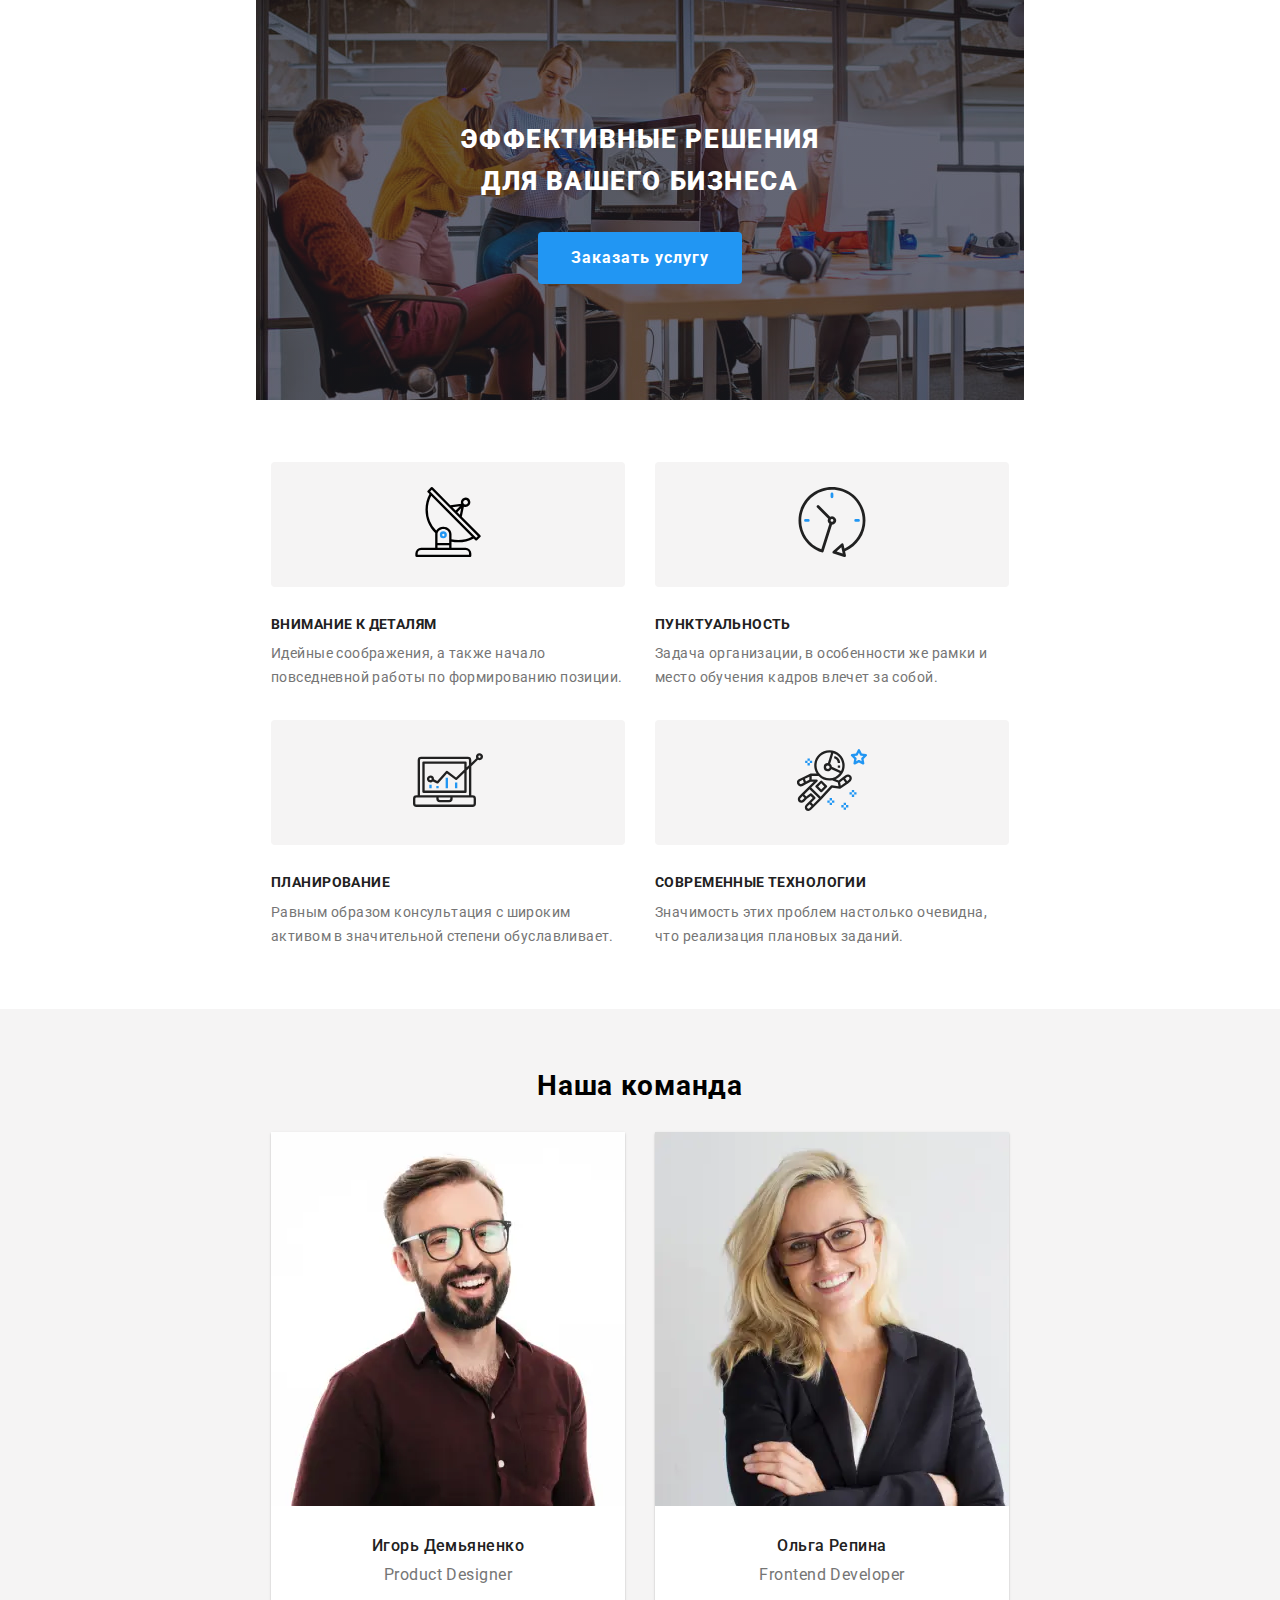
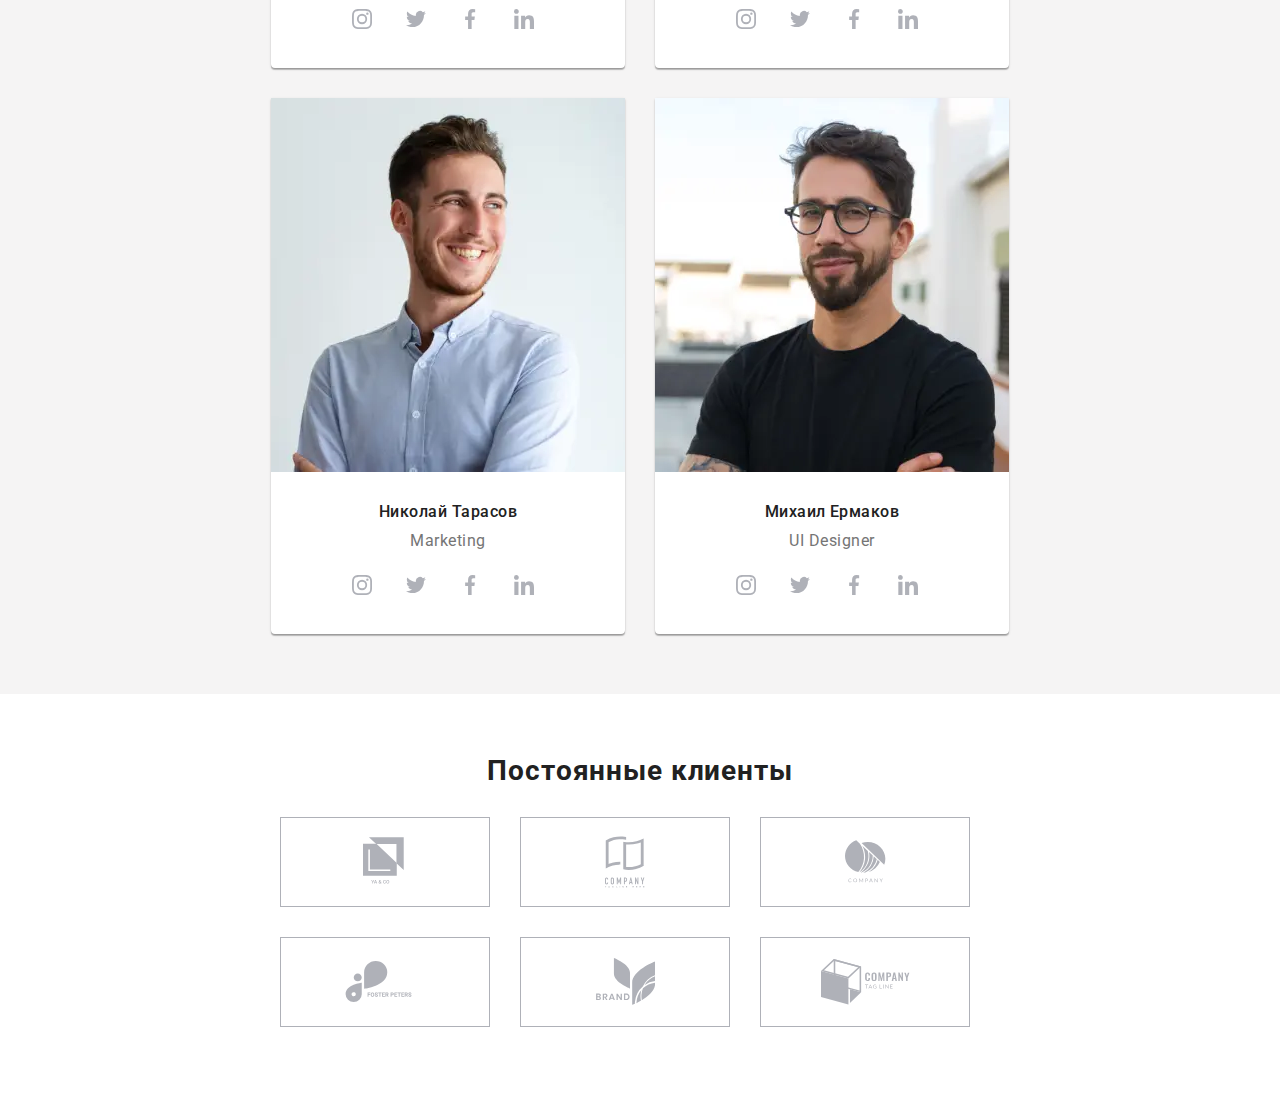
==== commit 10711d68: "Подготовка адаптивных стилей для секции "Постоянные клиенты"" ====
--- a/index.html
+++ b/index.html
@@ -395,55 +395,55 @@
 
       <!-- Clients -->
 
-      <!-- <section class="clients">
+     <section class="clients"> 
         <div class="container">
           <h2 class="section-title">Постоянные клиенты</h2>
           <ul class="clients-list list">
             <li class="clients-list-item">
               <a class="clients-list-icon link" href="#">
-                <svg class="clients-icon-yago icon">
+                <svg  width="45" height="50" class="clients-icon-yago icon">
                   <use href="./images/decor/sprite-optimize.svg#logo-1"></use>
                 </svg>
               </a>
             </li>
             <li class="clients-list-item">
               <a class="clients-list-icon link" href="#">
-                <svg class="clients-icon-flag icon">
+                <svg width="40" height="52" class="clients-icon-flag icon">
                   <use href="./images/decor/sprite-optimize.svg#logo-2"></use>
                 </svg>
               </a>
             </li>
             <li class="clients-list-item">
               <a class="clients-list-icon link" href="#">
-                <svg class="clients-icon-flower icon">
+                <svg width="41" height="43" class="clients-icon-flower icon">
                   <use href="./images/decor/sprite-optimize.svg#logo-3"></use>
                 </svg>
               </a>
             </li>
             <li class="clients-list-item">
               <a class="clients-list-icon link" href="#">
-                <svg class="clients-icon-foster icon">
+                <svg width="80" height="42" class="clients-icon-foster icon">
                   <use href="./images/decor/sprite-optimize.svg#logo-4"></use>
                 </svg>
               </a>
             </li>
             <li class="clients-list-item">
               <a class="clients-list-icon link" href="#">
-                <svg class="clients-icon-brand icon">
+                <svg width="59" height="47" class="clients-icon-brand icon">
                   <use href="./images/decor/sprite-optimize.svg#logo-5"></use>
                 </svg>
               </a>
             </li>
             <li class="clients-list-item">
               <a class="clients-list-icon link" href="#">
-                <svg class="clients-icon-tagline icon">
+                <svg width="89" height="46" class="clients-icon-tagline icon">
                   <use href="./images/decor/sprite-optimize.svg#logo-6"></use>
                 </svg>
               </a>
             </li>
           </ul>
         </div>
-      </section> -->
+      </section> 
     </main>
     <!--Footer-->
     <!-- <footer class="footer">
--- a/css/main.min.css
+++ b/css/main.min.css
@@ -1,2 +1,2 @@
-.visually-hidden{position:absolute !important;clip:rect(1px 1px 1px 1px);clip:rect(1px, 1px, 1px, 1px);padding:0 !important;border:0 !important;height:1px !important;width:1px !important;overflow:hidden}body{font-family:"Roboto",sans-serif}.link{text-decoration:none;font-style:normal}.list{list-style:none}h1,h2,h3,h4,h5,h6{margin:0}ul,ol{margin:0;padding:0}p{margin:0}img{display:block}address{font-style:normal}.container{width:100%;padding:0 15px}@media screen and (min-width: 480px){.container{max-width:480px;margin:0 auto}}@media screen and (min-width: 768px){.container{max-width:768px}}@media screen and (min-width: 1600px){.hero .container{max-width:1600px}.container{max-width:1200px}}.logo{font-family:"Raleway",sans-serif;font-weight:700;font-size:26px;line-height:1.19;letter-spacing:.03em;color:#000}.logo-accent{color:#2196f3}.logo-footer{font-family:"Raleway",sans-serif;font-weight:700;font-size:26px;line-height:1.19;letter-spacing:.03em;color:#000;margin-bottom:20px;display:inline-block}.logo-alt{color:#fff}.modal-btn{font-family:"Roboto",sans-serif;font-weight:700;font-size:16px;line-height:1.87;letter-spacing:.06em;color:#fff;background-color:#2196f3;display:inline-block;min-width:200px;border-radius:4px;border:1px solid transparent;padding:10px 32px;cursor:pointer}.header{padding-top:25px;padding-bottom:25px;border-bottom:1px solid #ececec}.header .container{display:-webkit-box;display:-ms-flexbox;display:flex;-webkit-box-align:center;-ms-flex-align:center;align-items:center}.header .logo{margin-right:93px}.nav{display:-webkit-box;display:-ms-flexbox;display:flex;-webkit-box-align:center;-ms-flex-align:center;align-items:center}.nav-list{display:-webkit-box;display:-ms-flexbox;display:flex}.nav-list-link{font-weight:500;font-size:14px;line-height:1.14;letter-spacing:.02em;padding-bottom:32px;padding-top:32px;color:#212121;-webkit-transition:color 250ms cubic-bezier(0.4, 0, 0.2, 1);transition:color 250ms cubic-bezier(0.4, 0, 0.2, 1)}.nav-list-link:hover,.nav-list-link:focus{color:#2196f3}.current::after{content:"";position:absolute;bottom:-1px;display:block;width:100%;height:4px;background:#2196f3;border-radius:2px}.nav-list-item .current{color:#2196f3;padding-bottom:32px;position:relative}.nav-list-item:not(:last-child){margin-right:50px}.contact-list:not(:last-child){margin-right:50px}.contact{display:-webkit-box;display:-ms-flexbox;display:flex;-webkit-box-align:center;-ms-flex-align:center;align-items:center}.contact-icon{margin-right:10px;fill:currentColor}.contact-link{display:-webkit-box;display:-ms-flexbox;display:flex;-webkit-box-align:center;-ms-flex-align:center;align-items:center}.address .contact-link{font-weight:500;font-size:14px;line-height:1.14;letter-spacing:.02em;color:#757575}.contact-link:hover,.contact-link:focus{color:#2196f3;-webkit-transition:color 250ms cubic-bezier(0.4, 0, 0.2, 1);transition:color 250ms cubic-bezier(0.4, 0, 0.2, 1)}.address{margin-left:auto}.hero{padding-top:118px;padding-bottom:118px;text-align:center;background-image:-webkit-gradient(linear, left top, right top, from(rgba(47,48,58,0.4)), to(rgba(47,48,58,0.4))),url("../images/mobile/backgroundimg-mobile@1x.jpg");background-image:linear-gradient(to right, rgba(47,48,58,0.4), rgba(47,48,58,0.4)),url("../images/mobile/backgroundimg-mobile@1x.jpg");background-size:480px 400px;background-position:center top;background-repeat:no-repeat}.hero-title{font-weight:900;font-size:26px;line-height:1.62;letter-spacing:.06em;text-transform:uppercase;color:#fff;margin-bottom:30px;font-family:"Roboto",sans-serif}@media screen and (min-device-pixel-ratio: 2) and (min-width: 320px), screen and (-webkit-min-device-pixel-ratio: 2) and (min-width: 320px), screen and (min-resolution: 192dpi) and (min-width: 320px), screen and (min-resolution: 2dppx) and (min-width: 320px){.hero{background-image:-webkit-gradient(linear, left top, right top, from(rgba(47,48,58,0.4)), to(rgba(47,48,58,0.4))),url("../images/mobile/backgroundimg-mobile@2x.jpg");background-image:linear-gradient(to right, rgba(47,48,58,0.4), rgba(47,48,58,0.4)),url("../images/mobile/backgroundimg-mobile@2x.jpg")}}@media screen and (min-width: 768px){.hero{background-size:768px 400px;background-image:-webkit-gradient(linear, left top, right top, from(rgba(47,48,58,0.4)), to(rgba(47,48,58,0.4))),url("../images/tablet/backgroundimg-tablet@1x.jpg");background-image:linear-gradient(to right, rgba(47,48,58,0.4), rgba(47,48,58,0.4)),url("../images/tablet/backgroundimg-tablet@1x.jpg")}}@media screen and (min-device-pixel-ratio: 2) and (min-width: 768px), screen and (-webkit-min-device-pixel-ratio: 2) and (min-width: 768px), screen and (min-resolution: 192dpi) and (min-width: 768px), screen and (min-resolution: 2dppx) and (min-width: 768px){.hero{background-image:-webkit-gradient(linear, left top, right top, from(rgba(47,48,58,0.4)), to(rgba(47,48,58,0.4))),url("../images/tablet/backgroundimg-tablet@2x.jpg");background-image:linear-gradient(to right, rgba(47,48,58,0.4), rgba(47,48,58,0.4)),url("../images/tablet/backgroundimg-tablet@2x.jpg")}}@media screen and (min-width: 1600px){.hero{padding-top:200px;padding-bottom:200px;background-image:-webkit-gradient(linear, left top, right top, from(rgba(47,48,58,0.4)), to(rgba(47,48,58,0.4))),url("../images/desktop/backgroundimg-desktop@1x.jpg");background-image:linear-gradient(to right, rgba(47,48,58,0.4), rgba(47,48,58,0.4)),url("../images/desktop/backgroundimg-desktop@1x.jpg");background-size:cover}.hero-title{font-weight:900;font-size:44px;line-height:1.36;letter-spacing:.06em}}@media screen and (min-device-pixel-ratio: 2) and (min-width: 1600px), screen and (-webkit-min-device-pixel-ratio: 2) and (min-width: 1600px), screen and (min-resolution: 192dpi) and (min-width: 1600px), screen and (min-resolution: 2dppx) and (min-width: 1600px){.hero{background-image:-webkit-gradient(linear, left top, right top, from(rgba(47,48,58,0.4)), to(rgba(47,48,58,0.4))),url("../images/desktop/backgroundimg-desktop@2x.jpg");background-image:linear-gradient(to right, rgba(47,48,58,0.4), rgba(47,48,58,0.4)),url("../images/desktop/backgroundimg-desktop@2x.jpg")}}.quality{padding-top:60px;padding-bottom:60px}.quality-list-item{margin-bottom:30px;width:450px}.quality-list-item:nth-child(n+4){margin-bottom:0px}.quality-icon-decor{text-align:center;background:#f5f4f4;border-radius:4px;padding:25px 190px;margin-bottom:30px}.quality-list-title{font-weight:700;font-size:14px;line-height:1.14;letter-spacing:.03em;text-transform:uppercase;text-align:center;color:#212121;margin-bottom:10px}.quality-list-text{font-weight:400;font-size:14px;line-height:1.71;letter-spacing:.03em;color:#757575}@media screen and (min-width: 768px){.quality-list{display:-webkit-box;display:-ms-flexbox;display:flex;-ms-flex-wrap:wrap;flex-wrap:wrap}.quality-list-item{margin-right:30px;width:354px}.quality-list-item:nth-child(2n){margin-right:0}.quality-list-item:nth-child(n+3){margin-bottom:0}.quality-icon-decor{padding:25px 142px}.quality-list-title{text-align:left}}@media screen and (min-width: 1600px){.quality{padding-top:94px;padding-bottom:94px}.quality-list{-ms-flex-wrap:nowrap;flex-wrap:nowrap}.quality-list-item{width:270px}.quality-list-item:nth-child(2n){margin-right:30px}.quality-list-item:nth-child(n+4){margin-right:0}.quality-icon-decor{padding:25px 100px}}.work{display:none}@media screen and (min-width: 1600px){.work{display:block;padding-bottom:94px}.work .container{text-align:center}.work-list{display:-webkit-box;display:-ms-flexbox;display:flex}.work-list-item{margin-right:30px;position:relative}.work-list-item:nth-child(3n){margin-right:0}.work-description{font-weight:700;font-size:14px;line-height:1.14;letter-spacing:.03em;text-align:center;text-transform:uppercase;color:#fff;padding-top:27px;padding-bottom:27px;background-color:rgba(47,48,58,0.8);position:absolute;width:100%;bottom:0}.section-title{font-weight:700;font-size:36px;line-height:1.17;letter-spacing:.03em;color:#212121;margin-bottom:50px}}.team{background:#f5f4f4;padding-top:60px;padding-bottom:60px}.team .container{text-align:center}.team__title{font-weight:700;font-size:28px;line-height:1.179;letter-spacing:.03em;margin-bottom:30px}.team__item{background-color:#fff;-webkit-box-shadow:0px 1px 3px rgba(0,0,0,0.12),0px 1px 1px rgba(0,0,0,0.14),0px 2px 1px rgba(0,0,0,0.2);box-shadow:0px 1px 3px rgba(0,0,0,0.12),0px 1px 1px rgba(0,0,0,0.14),0px 2px 1px rgba(0,0,0,0.2);border-radius:0px 0px 4px 4px;margin-bottom:30px}.team__item:nth-child(n+4){margin-bottom:0}.team__name{font-weight:500;font-size:16px;line-height:1.188;letter-spacing:.03em;margin-bottom:10px;color:#212121}.team__position{font-weight:400;font-size:16px;line-height:1.188;letter-spacing:.03em;color:#757575;margin-bottom:16px}.team__photo--img{margin-bottom:30px}.social-list__icon{width:20px;height:20px;fill:#afb1b8}.social-list{display:-webkit-box;display:-ms-flexbox;display:flex;-webkit-box-pack:center;-ms-flex-pack:center;justify-content:center;-webkit-box-align:center;-ms-flex-align:center;align-items:center}.social-list__item{margin-right:10px;margin-bottom:24px;display:-webkit-box;display:-ms-flexbox;display:flex;-webkit-box-pack:center;-ms-flex-pack:center;justify-content:center;-webkit-box-align:center;-ms-flex-align:center;align-items:center;width:44px;height:44px}@media screen and (min-width: 768px){.team__item{width:354px;margin-right:30px}.team__item:nth-child(n+3){margin-bottom:0}.team__item:nth-child(2n){margin-right:0}.team__list{display:-webkit-box;display:-ms-flexbox;display:flex;-ms-flex-wrap:wrap;flex-wrap:wrap}}@media screen and (min-width: 1600px){.team__item{width:270px;margin-right:30px}.team__item:nth-child(n+1){margin-bottom:0}.team__item:nth-child(2n){margin-right:30px}.team__item:nth-child(n+4){margin-right:0px}.team__list{-ms-flex-wrap:nowrap;flex-wrap:nowrap}.team{padding-top:94px;padding-bottom:94px}.team__title{font-weight:700;font-size:36px;line-height:1.166;letter-spacing:.03em;margin-bottom:50px}.social-list__icon{-webkit-transition:fill 250ms cubic-bezier(0.4, 0, 0.2, 1);transition:fill 250ms cubic-bezier(0.4, 0, 0.2, 1)}.social-list__link:hover .social-list__icon,.social-list__link:focus .social-list__icon{fill:#fff}.social-list__link{display:-webkit-box;display:-ms-flexbox;display:flex;-webkit-box-pack:center;-ms-flex-pack:center;justify-content:center;-webkit-box-align:center;-ms-flex-align:center;align-items:center;width:44px;height:44px;background-color:#fff;border-radius:50%;-webkit-transition:background-color 250ms cubic-bezier(0.4, 0, 0.2, 1);transition:background-color 250ms cubic-bezier(0.4, 0, 0.2, 1)}.social-list__link:hover,.social-list__link:focus{background-color:#2196f3}}.clients{padding-top:94px;padding-bottom:94px}.clients .container{text-align:center}.clients-list{display:-webkit-box;display:-ms-flexbox;display:flex;-webkit-box-pack:center;-ms-flex-pack:center;justify-content:center}.icon{fill:#afb1b8;-webkit-transition:fill 250ms cubic-bezier(0.4, 0, 0.2, 1);transition:fill 250ms cubic-bezier(0.4, 0, 0.2, 1)}.clients-list-icon:hover .icon,.clients-list-icon:focus .icon{fill:#2196f3}.clients-icon-yago{width:44px;height:50px}.clients-icon-flag{width:40px;height:52px}.clients-icon-flower{width:41px;height:43px}.clients-icon-foster{width:80px;height:42px}.clients-icon-brand{width:59px;height:47px}.clients-icon-tagline{width:89px;height:45px}.clients-list-item{margin-right:30px}.clients-list-item:nth-child(6n){margin-right:0}.clients-list-icon{display:-webkit-box;display:-ms-flexbox;display:flex;-webkit-box-pack:center;-ms-flex-pack:center;justify-content:center;-webkit-box-align:center;-ms-flex-align:center;align-items:center;width:170px;height:90px;background-color:#fff;border:1px solid #afb1b8;cursor:pointer;border-radius:4px;-webkit-transition:background-color 250ms cubic-bezier(0.4, 0, 0.2, 1);transition:background-color 250ms cubic-bezier(0.4, 0, 0.2, 1)}.footer{background-color:#2f303a;padding-top:60px;padding-bottom:60px}.contact-footer-link{font-weight:400;font-size:14px;line-height:1.71;letter-spacing:.03em;color:rgba(255,255,255,0.6);-webkit-transition:color 250ms cubic-bezier(0.4, 0, 0.2, 1);transition:color 250ms cubic-bezier(0.4, 0, 0.2, 1)}.contact-footer-link:hover,.contact-footer-link:focus{color:rgba(255,255,255,0.8)}.address-footer>.contact-footer-link{color:#fff;display:inline-block;margin-bottom:9px}.contacts-footer-list>.contact-footer-link{display:inline-block;margin-bottom:9px}.social-call{font-weight:700;font-size:14px;line-height:1.14;letter-spacing:.03em;text-transform:uppercase;color:#fff;margin-bottom:20px}.footer .container{display:-webkit-box;display:-ms-flexbox;display:flex;-webkit-box-align:start;-ms-flex-align:start;align-items:flex-start}.social-footer{padding-left:85px;padding-top:10px}.social-list-footer{display:-webkit-box;display:-ms-flexbox;display:flex;-webkit-box-align:center;-ms-flex-align:center;align-items:center}.social-list-footer-link{background:rgba(255,255,255,0.1);border-radius:50%;width:44px;height:44px;margin-right:10px;display:-webkit-box;display:-ms-flexbox;display:flex;-webkit-box-align:center;-ms-flex-align:center;align-items:center;-webkit-box-pack:center;-ms-flex-pack:center;justify-content:center;cursor:pointer;-webkit-transition:background-color 250ms cubic-bezier(0.4, 0, 0.2, 1);transition:background-color 250ms cubic-bezier(0.4, 0, 0.2, 1)}.social-list-footer-item:nth-child(4n) .social-list-footer-link{margin-right:0px}.social-list-footer-link:hover,.social-list-footer-link:focus{background-color:#2196f3}.social-list-footer-icon{width:20px;height:20px;fill:#fff}.social-footer-subscribe{padding-left:93px;padding-top:10px}.social-footer-subscribe-form{display:-webkit-inline-box;display:-ms-inline-flexbox;display:inline-flex;-webkit-box-align:end;-ms-flex-align:end;align-items:flex-end}.footer-form-input{width:358px;height:50px;border:1px solid rgba(255,255,255,0.3);border-radius:4px;padding-left:16px;background-color:#2f303a;outline:none;font-weight:400;font-size:16px;line-height:1.25;letter-spacing:.03em;color:rgba(255,255,255,0.6)}.footer-form-btn{width:200px;height:50px;background:#2196f3;-webkit-box-shadow:0px 4px 4px rgba(0,0,0,0.15);box-shadow:0px 4px 4px rgba(0,0,0,0.15);border-radius:4px;border:1px solid transparent;font-weight:700;font-size:16px;line-height:1.87;letter-spacing:.06em;text-align:center;color:#fff;padding:9px 27px;margin-left:12px;display:-webkit-inline-box;display:-ms-inline-flexbox;display:inline-flex;-webkit-box-pack:center;-ms-flex-pack:center;justify-content:center;-webkit-box-align:center;-ms-flex-align:center;align-items:center;cursor:pointer}.footer-form-btn-icon{width:24px;height:24px;fill:#fff;margin-left:10px}.backdrop{position:fixed;left:0;top:0;width:100%;height:100%;background:rgba(0,0,0,0.2);-webkit-transition:all 250ms cubic-bezier(0.4, 0, 0.2, 1);transition:all 250ms cubic-bezier(0.4, 0, 0.2, 1)}.backdrop.is-hidden{-webkit-transition:all 250ms cubic-bezier(0.4, 0, 0.2, 1) 250ms;transition:all 250ms cubic-bezier(0.4, 0, 0.2, 1) 250ms}.modal{position:absolute;top:50%;left:50%;-webkit-transform:translate(-50%, -50%) scale(1);transform:translate(-50%, -50%) scale(1);-webkit-transition:-webkit-transform 250ms cubic-bezier(0.4, 0, 0.2, 1) 250ms;transition:-webkit-transform 250ms cubic-bezier(0.4, 0, 0.2, 1) 250ms;transition:transform 250ms cubic-bezier(0.4, 0, 0.2, 1) 250ms;transition:transform 250ms cubic-bezier(0.4, 0, 0.2, 1) 250ms, -webkit-transform 250ms cubic-bezier(0.4, 0, 0.2, 1) 250ms;width:528px;min-height:581px;padding:40px;background-color:#fff;font-family:"Roboto",sans-serif;font-style:normal;font-weight:400;font-size:12px;line-height:1.17;letter-spacing:.01em;color:#757575}.backdrop.is-hidden .modal{-webkit-transform:translate(-50%, -50%) scale(0);transform:translate(-50%, -50%) scale(0);-webkit-transition:-webkit-transform 250ms cubic-bezier(0.4, 0, 0.2, 1) 0ms;transition:-webkit-transform 250ms cubic-bezier(0.4, 0, 0.2, 1) 0ms;transition:transform 250ms cubic-bezier(0.4, 0, 0.2, 1) 0ms;transition:transform 250ms cubic-bezier(0.4, 0, 0.2, 1) 0ms, -webkit-transform 250ms cubic-bezier(0.4, 0, 0.2, 1) 0ms}.close-btn{position:absolute;top:8px;right:8px;display:block;width:30px;height:30px;padding:0px;border:1px solid rgba(0,0,0,0.1);border-radius:50%;background-color:#fff;cursor:pointer;-webkit-transition:fill 250ms cubic-bezier(0.4, 0, 0.2, 1) 250ms;transition:fill 250ms cubic-bezier(0.4, 0, 0.2, 1) 250ms}.close-btn:hover,.close-btn:focus{fill:#2196f3}.close-btn-icon{width:11px;height:11px}.is-hidden{opacity:0;visibility:hidden;pointer-events:none}.form-call{font-weight:700;font-size:20px;line-height:1.15;letter-spacing:.03em;text-align:center;color:#212121;margin-bottom:12px}.modal-form{display:-webkit-box;display:-ms-flexbox;display:flex;-webkit-box-orient:vertical;-webkit-box-direction:normal;-ms-flex-direction:column;flex-direction:column}.modal-form-field{margin-bottom:10px}.modal-form-input-wrapper{position:relative;display:block;margin-top:4px}.modal-form-input{width:100%;height:40px;border:1px solid rgba(33,33,33,0.2);border-radius:4px;padding-left:42px}.modal-form-input:focus{outline:none;border-color:#2196f3;-webkit-transition:border-color 250ms cubic-bezier(0.4, 0, 0.2, 1) 250ms;transition:border-color 250ms cubic-bezier(0.4, 0, 0.2, 1) 250ms}.modal-form-icon{position:absolute;top:50%;left:12px;-webkit-transform:translateY(-50%);transform:translateY(-50%);-webkit-transition:fill 250ms cubic-bezier(0.4, 0, 0.2, 1) 250ms;transition:fill 250ms cubic-bezier(0.4, 0, 0.2, 1) 250ms;display:block;width:18px;height:18px}.modal-form-input:focus+.modal-form-icon{fill:#2196f3}.modal-form-user-comment{width:100%;height:120px;border:1px solid rgba(33,33,33,0.2);border-radius:4px;padding:12px 16px;margin-top:4px;resize:none;-webkit-transition:border-color 250ms cubic-bezier(0.4, 0, 0.2, 1) 250ms;transition:border-color 250ms cubic-bezier(0.4, 0, 0.2, 1) 250ms}.modal-form-user-comment:focus{outline:none;border-color:#2196f3}.modal-form-user-comment::-webkit-input-placeholder{color:rgba(117,117,117,0.5)}.modal-form-user-comment:-ms-input-placeholder{color:rgba(117,117,117,0.5)}.modal-form-user-comment::-ms-input-placeholder{color:rgba(117,117,117,0.5)}.modal-form-user-comment::placeholder{color:rgba(117,117,117,0.5)}.modal-form-policy-text{font-weight:400;font-size:14px;line-height:1.71;letter-spacing:.03em;color:#757575;display:-webkit-box;display:-ms-flexbox;display:flex;-webkit-box-align:center;-ms-flex-align:center;align-items:center;-webkit-box-pack:center;-ms-flex-pack:center;justify-content:center;margin-bottom:30px}.modal-form-policy-text::before{content:"";display:inline-block;width:16px;height:15px;border:1px solid #212121;border-radius:2px;margin-right:7px}.modal-form-policy:checked+.modal-form-policy-text::before{background-image:url(../images/decor/checked.svg);background-position:center;border:1px solid #2196f3;background-color:#2196f3}.modal-form-policy-link{color:#2196f3;text-decoration-skip-ink:none;margin-left:5px}.modal-form-btn{font-family:"Roboto",sans-serif;font-weight:700;font-size:16px;line-height:1.87;letter-spacing:.06em;color:#fff;background-color:#188ce8;display:block;width:200px;border-radius:4px;border:1px solid transparent;padding:10px 55px;margin:0 auto;cursor:pointer;-webkit-box-shadow:0px 4px 4px rgba(0,0,0,0.15);box-shadow:0px 4px 4px rgba(0,0,0,0.15)}
+.visually-hidden{position:absolute !important;clip:rect(1px 1px 1px 1px);clip:rect(1px, 1px, 1px, 1px);padding:0 !important;border:0 !important;height:1px !important;width:1px !important;overflow:hidden}body{font-family:"Roboto",sans-serif}.link{text-decoration:none;font-style:normal}.list{list-style:none}h1,h2,h3,h4,h5,h6{margin:0}ul,ol{margin:0;padding:0}p{margin:0}img{display:block}address{font-style:normal}.container{width:100%;padding:0 15px}@media screen and (min-width: 480px){.container{max-width:480px;margin:0 auto}}@media screen and (min-width: 768px){.container{max-width:768px}}@media screen and (min-width: 1600px){.hero .container{max-width:1600px}.container{max-width:1200px}}.logo{font-family:"Raleway",sans-serif;font-weight:700;font-size:26px;line-height:1.19;letter-spacing:.03em;color:#000}.logo-accent{color:#2196f3}.logo-footer{font-family:"Raleway",sans-serif;font-weight:700;font-size:26px;line-height:1.19;letter-spacing:.03em;color:#000;margin-bottom:20px;display:inline-block}.logo-alt{color:#fff}.modal-btn{font-family:"Roboto",sans-serif;font-weight:700;font-size:16px;line-height:1.87;letter-spacing:.06em;color:#fff;background-color:#2196f3;display:inline-block;min-width:200px;border-radius:4px;border:1px solid transparent;padding:10px 32px;cursor:pointer}.header{padding-top:25px;padding-bottom:25px;border-bottom:1px solid #ececec}.header .container{display:-webkit-box;display:-ms-flexbox;display:flex;-webkit-box-align:center;-ms-flex-align:center;align-items:center}.header .logo{margin-right:93px}.nav{display:-webkit-box;display:-ms-flexbox;display:flex;-webkit-box-align:center;-ms-flex-align:center;align-items:center}.nav-list{display:-webkit-box;display:-ms-flexbox;display:flex}.nav-list-link{font-weight:500;font-size:14px;line-height:1.14;letter-spacing:.02em;padding-bottom:32px;padding-top:32px;color:#212121;-webkit-transition:color 250ms cubic-bezier(0.4, 0, 0.2, 1);transition:color 250ms cubic-bezier(0.4, 0, 0.2, 1)}.nav-list-link:hover,.nav-list-link:focus{color:#2196f3}.current::after{content:"";position:absolute;bottom:-1px;display:block;width:100%;height:4px;background:#2196f3;border-radius:2px}.nav-list-item .current{color:#2196f3;padding-bottom:32px;position:relative}.nav-list-item:not(:last-child){margin-right:50px}.contact-list:not(:last-child){margin-right:50px}.contact{display:-webkit-box;display:-ms-flexbox;display:flex;-webkit-box-align:center;-ms-flex-align:center;align-items:center}.contact-icon{margin-right:10px;fill:currentColor}.contact-link{display:-webkit-box;display:-ms-flexbox;display:flex;-webkit-box-align:center;-ms-flex-align:center;align-items:center}.address .contact-link{font-weight:500;font-size:14px;line-height:1.14;letter-spacing:.02em;color:#757575}.contact-link:hover,.contact-link:focus{color:#2196f3;-webkit-transition:color 250ms cubic-bezier(0.4, 0, 0.2, 1);transition:color 250ms cubic-bezier(0.4, 0, 0.2, 1)}.address{margin-left:auto}.hero{padding-top:118px;padding-bottom:118px;text-align:center;background-image:-webkit-gradient(linear, left top, right top, from(rgba(47,48,58,0.4)), to(rgba(47,48,58,0.4))),url("../images/mobile/backgroundimg-mobile@1x.jpg");background-image:linear-gradient(to right, rgba(47,48,58,0.4), rgba(47,48,58,0.4)),url("../images/mobile/backgroundimg-mobile@1x.jpg");background-size:480px 400px;background-position:center top;background-repeat:no-repeat}.hero-title{font-weight:900;font-size:26px;line-height:1.62;letter-spacing:.06em;text-transform:uppercase;color:#fff;margin-bottom:30px;font-family:"Roboto",sans-serif}@media screen and (min-device-pixel-ratio: 2) and (min-width: 320px), screen and (-webkit-min-device-pixel-ratio: 2) and (min-width: 320px), screen and (min-resolution: 192dpi) and (min-width: 320px), screen and (min-resolution: 2dppx) and (min-width: 320px){.hero{background-image:-webkit-gradient(linear, left top, right top, from(rgba(47,48,58,0.4)), to(rgba(47,48,58,0.4))),url("../images/mobile/backgroundimg-mobile@2x.jpg");background-image:linear-gradient(to right, rgba(47,48,58,0.4), rgba(47,48,58,0.4)),url("../images/mobile/backgroundimg-mobile@2x.jpg")}}@media screen and (min-width: 768px){.hero{background-size:768px 400px;background-image:-webkit-gradient(linear, left top, right top, from(rgba(47,48,58,0.4)), to(rgba(47,48,58,0.4))),url("../images/tablet/backgroundimg-tablet@1x.jpg");background-image:linear-gradient(to right, rgba(47,48,58,0.4), rgba(47,48,58,0.4)),url("../images/tablet/backgroundimg-tablet@1x.jpg")}}@media screen and (min-device-pixel-ratio: 2) and (min-width: 768px), screen and (-webkit-min-device-pixel-ratio: 2) and (min-width: 768px), screen and (min-resolution: 192dpi) and (min-width: 768px), screen and (min-resolution: 2dppx) and (min-width: 768px){.hero{background-image:-webkit-gradient(linear, left top, right top, from(rgba(47,48,58,0.4)), to(rgba(47,48,58,0.4))),url("../images/tablet/backgroundimg-tablet@2x.jpg");background-image:linear-gradient(to right, rgba(47,48,58,0.4), rgba(47,48,58,0.4)),url("../images/tablet/backgroundimg-tablet@2x.jpg")}}@media screen and (min-width: 1600px){.hero{padding-top:200px;padding-bottom:200px;background-image:-webkit-gradient(linear, left top, right top, from(rgba(47,48,58,0.4)), to(rgba(47,48,58,0.4))),url("../images/desktop/backgroundimg-desktop@1x.jpg");background-image:linear-gradient(to right, rgba(47,48,58,0.4), rgba(47,48,58,0.4)),url("../images/desktop/backgroundimg-desktop@1x.jpg");background-size:cover}.hero-title{font-weight:900;font-size:44px;line-height:1.36;letter-spacing:.06em}}@media screen and (min-device-pixel-ratio: 2) and (min-width: 1600px), screen and (-webkit-min-device-pixel-ratio: 2) and (min-width: 1600px), screen and (min-resolution: 192dpi) and (min-width: 1600px), screen and (min-resolution: 2dppx) and (min-width: 1600px){.hero{background-image:-webkit-gradient(linear, left top, right top, from(rgba(47,48,58,0.4)), to(rgba(47,48,58,0.4))),url("../images/desktop/backgroundimg-desktop@2x.jpg");background-image:linear-gradient(to right, rgba(47,48,58,0.4), rgba(47,48,58,0.4)),url("../images/desktop/backgroundimg-desktop@2x.jpg")}}.quality{padding-top:60px;padding-bottom:60px}.quality-list-item{margin-bottom:30px;width:450px}.quality-list-item:nth-child(n+4){margin-bottom:0px}.quality-icon-decor{text-align:center;background:#f5f4f4;border-radius:4px;padding:25px 190px;margin-bottom:30px}.quality-list-title{font-weight:700;font-size:14px;line-height:1.14;letter-spacing:.03em;text-transform:uppercase;text-align:center;color:#212121;margin-bottom:10px}.quality-list-text{font-weight:400;font-size:14px;line-height:1.71;letter-spacing:.03em;color:#757575}@media screen and (min-width: 768px){.quality-list{display:-webkit-box;display:-ms-flexbox;display:flex;-ms-flex-wrap:wrap;flex-wrap:wrap}.quality-list-item{margin-right:30px;width:354px}.quality-list-item:nth-child(2n){margin-right:0}.quality-list-item:nth-child(n+3){margin-bottom:0}.quality-icon-decor{padding:25px 142px}.quality-list-title{text-align:left}}@media screen and (min-width: 1600px){.quality{padding-top:94px;padding-bottom:94px}.quality-list{-ms-flex-wrap:nowrap;flex-wrap:nowrap}.quality-list-item{width:270px}.quality-list-item:nth-child(2n){margin-right:30px}.quality-list-item:nth-child(n+4){margin-right:0}.quality-icon-decor{padding:25px 100px}}.work{display:none}@media screen and (min-width: 1600px){.work{display:block;padding-bottom:94px}.work .container{text-align:center}.work-list{display:-webkit-box;display:-ms-flexbox;display:flex}.work-list-item{margin-right:30px;position:relative}.work-list-item:nth-child(3n){margin-right:0}.work-description{font-weight:700;font-size:14px;line-height:1.14;letter-spacing:.03em;text-align:center;text-transform:uppercase;color:#fff;padding-top:27px;padding-bottom:27px;background-color:rgba(47,48,58,0.8);position:absolute;width:100%;bottom:0}.section-title{font-weight:700;font-size:36px;line-height:1.17;letter-spacing:.03em;color:#212121;margin-bottom:50px}}.team{background:#f5f4f4;padding-top:60px;padding-bottom:60px}.team .container{text-align:center}.team__title{font-weight:700;font-size:28px;line-height:1.179;letter-spacing:.03em;margin-bottom:30px}.team__item{background-color:#fff;-webkit-box-shadow:0px 1px 3px rgba(0,0,0,0.12),0px 1px 1px rgba(0,0,0,0.14),0px 2px 1px rgba(0,0,0,0.2);box-shadow:0px 1px 3px rgba(0,0,0,0.12),0px 1px 1px rgba(0,0,0,0.14),0px 2px 1px rgba(0,0,0,0.2);border-radius:0px 0px 4px 4px;margin-bottom:30px}.team__item:nth-child(n+4){margin-bottom:0}.team__name{font-weight:500;font-size:16px;line-height:1.188;letter-spacing:.03em;margin-bottom:10px;color:#212121}.team__position{font-weight:400;font-size:16px;line-height:1.188;letter-spacing:.03em;color:#757575;margin-bottom:16px}.team__photo--img{margin-bottom:30px}.social-list__icon{width:20px;height:20px;fill:#afb1b8}.social-list{display:-webkit-box;display:-ms-flexbox;display:flex;-webkit-box-pack:center;-ms-flex-pack:center;justify-content:center;-webkit-box-align:center;-ms-flex-align:center;align-items:center}.social-list__item{margin-right:10px;margin-bottom:24px;display:-webkit-box;display:-ms-flexbox;display:flex;-webkit-box-pack:center;-ms-flex-pack:center;justify-content:center;-webkit-box-align:center;-ms-flex-align:center;align-items:center;width:44px;height:44px}@media screen and (min-width: 768px){.team__item{width:354px;margin-right:30px}.team__item:nth-child(n+3){margin-bottom:0}.team__item:nth-child(2n){margin-right:0}.team__list{display:-webkit-box;display:-ms-flexbox;display:flex;-ms-flex-wrap:wrap;flex-wrap:wrap}}@media screen and (min-width: 1600px){.team__item{width:270px;margin-right:30px}.team__item:nth-child(n+1){margin-bottom:0}.team__item:nth-child(2n){margin-right:30px}.team__item:nth-child(n+4){margin-right:0px}.team__list{-ms-flex-wrap:nowrap;flex-wrap:nowrap}.team{padding-top:94px;padding-bottom:94px}.team__title{font-weight:700;font-size:36px;line-height:1.166;letter-spacing:.03em;margin-bottom:50px}.social-list__icon{-webkit-transition:fill 250ms cubic-bezier(0.4, 0, 0.2, 1);transition:fill 250ms cubic-bezier(0.4, 0, 0.2, 1)}.social-list__link:hover .social-list__icon,.social-list__link:focus .social-list__icon{fill:#fff}.social-list__link{display:-webkit-box;display:-ms-flexbox;display:flex;-webkit-box-pack:center;-ms-flex-pack:center;justify-content:center;-webkit-box-align:center;-ms-flex-align:center;align-items:center;width:44px;height:44px;background-color:#fff;border-radius:50%;-webkit-transition:background-color 250ms cubic-bezier(0.4, 0, 0.2, 1);transition:background-color 250ms cubic-bezier(0.4, 0, 0.2, 1)}.social-list__link:hover,.social-list__link:focus{background-color:#2196f3}}.clients{padding-top:60px;padding-bottom:60px;text-align:center}.clients-list{display:-webkit-box;display:-ms-flexbox;display:flex;-webkit-box-pack:center;-ms-flex-pack:center;justify-content:center;-ms-flex-wrap:wrap;flex-wrap:wrap}.section-title{font-weight:700;font-size:28px;line-height:1.179;letter-spacing:.03em;margin-bottom:30px;color:#212121}.icon{fill:#afb1b8;-webkit-transition:fill 250ms cubic-bezier(0.4, 0, 0.2, 1);transition:fill 250ms cubic-bezier(0.4, 0, 0.2, 1)}.clients-list-icon:hover .icon,.clients-list-icon:focus .icon{fill:#2196f3}.clients-list-icon{display:-webkit-box;display:-ms-flexbox;display:flex;-webkit-box-pack:center;-ms-flex-pack:center;justify-content:center;-webkit-box-align:center;-ms-flex-align:center;align-items:center;width:210px;height:90px;border:1px solid #afb1b8}.clients-list-item{margin-right:30px;margin-bottom:30px}.clients-list-item:nth-child(2n){margin-right:30px}.footer{background-color:#2f303a;padding-top:60px;padding-bottom:60px}.contact-footer-link{font-weight:400;font-size:14px;line-height:1.71;letter-spacing:.03em;color:rgba(255,255,255,0.6);-webkit-transition:color 250ms cubic-bezier(0.4, 0, 0.2, 1);transition:color 250ms cubic-bezier(0.4, 0, 0.2, 1)}.contact-footer-link:hover,.contact-footer-link:focus{color:rgba(255,255,255,0.8)}.address-footer>.contact-footer-link{color:#fff;display:inline-block;margin-bottom:9px}.contacts-footer-list>.contact-footer-link{display:inline-block;margin-bottom:9px}.social-call{font-weight:700;font-size:14px;line-height:1.14;letter-spacing:.03em;text-transform:uppercase;color:#fff;margin-bottom:20px}.footer .container{display:-webkit-box;display:-ms-flexbox;display:flex;-webkit-box-align:start;-ms-flex-align:start;align-items:flex-start}.social-footer{padding-left:85px;padding-top:10px}.social-list-footer{display:-webkit-box;display:-ms-flexbox;display:flex;-webkit-box-align:center;-ms-flex-align:center;align-items:center}.social-list-footer-link{background:rgba(255,255,255,0.1);border-radius:50%;width:44px;height:44px;margin-right:10px;display:-webkit-box;display:-ms-flexbox;display:flex;-webkit-box-align:center;-ms-flex-align:center;align-items:center;-webkit-box-pack:center;-ms-flex-pack:center;justify-content:center;cursor:pointer;-webkit-transition:background-color 250ms cubic-bezier(0.4, 0, 0.2, 1);transition:background-color 250ms cubic-bezier(0.4, 0, 0.2, 1)}.social-list-footer-item:nth-child(4n) .social-list-footer-link{margin-right:0px}.social-list-footer-link:hover,.social-list-footer-link:focus{background-color:#2196f3}.social-list-footer-icon{width:20px;height:20px;fill:#fff}.social-footer-subscribe{padding-left:93px;padding-top:10px}.social-footer-subscribe-form{display:-webkit-inline-box;display:-ms-inline-flexbox;display:inline-flex;-webkit-box-align:end;-ms-flex-align:end;align-items:flex-end}.footer-form-input{width:358px;height:50px;border:1px solid rgba(255,255,255,0.3);border-radius:4px;padding-left:16px;background-color:#2f303a;outline:none;font-weight:400;font-size:16px;line-height:1.25;letter-spacing:.03em;color:rgba(255,255,255,0.6)}.footer-form-btn{width:200px;height:50px;background:#2196f3;-webkit-box-shadow:0px 4px 4px rgba(0,0,0,0.15);box-shadow:0px 4px 4px rgba(0,0,0,0.15);border-radius:4px;border:1px solid transparent;font-weight:700;font-size:16px;line-height:1.87;letter-spacing:.06em;text-align:center;color:#fff;padding:9px 27px;margin-left:12px;display:-webkit-inline-box;display:-ms-inline-flexbox;display:inline-flex;-webkit-box-pack:center;-ms-flex-pack:center;justify-content:center;-webkit-box-align:center;-ms-flex-align:center;align-items:center;cursor:pointer}.footer-form-btn-icon{width:24px;height:24px;fill:#fff;margin-left:10px}.backdrop{position:fixed;left:0;top:0;width:100%;height:100%;background:rgba(0,0,0,0.2);-webkit-transition:all 250ms cubic-bezier(0.4, 0, 0.2, 1);transition:all 250ms cubic-bezier(0.4, 0, 0.2, 1)}.backdrop.is-hidden{-webkit-transition:all 250ms cubic-bezier(0.4, 0, 0.2, 1) 250ms;transition:all 250ms cubic-bezier(0.4, 0, 0.2, 1) 250ms}.modal{position:absolute;top:50%;left:50%;-webkit-transform:translate(-50%, -50%) scale(1);transform:translate(-50%, -50%) scale(1);-webkit-transition:-webkit-transform 250ms cubic-bezier(0.4, 0, 0.2, 1) 250ms;transition:-webkit-transform 250ms cubic-bezier(0.4, 0, 0.2, 1) 250ms;transition:transform 250ms cubic-bezier(0.4, 0, 0.2, 1) 250ms;transition:transform 250ms cubic-bezier(0.4, 0, 0.2, 1) 250ms, -webkit-transform 250ms cubic-bezier(0.4, 0, 0.2, 1) 250ms;width:528px;min-height:581px;padding:40px;background-color:#fff;font-family:"Roboto",sans-serif;font-style:normal;font-weight:400;font-size:12px;line-height:1.17;letter-spacing:.01em;color:#757575}.backdrop.is-hidden .modal{-webkit-transform:translate(-50%, -50%) scale(0);transform:translate(-50%, -50%) scale(0);-webkit-transition:-webkit-transform 250ms cubic-bezier(0.4, 0, 0.2, 1) 0ms;transition:-webkit-transform 250ms cubic-bezier(0.4, 0, 0.2, 1) 0ms;transition:transform 250ms cubic-bezier(0.4, 0, 0.2, 1) 0ms;transition:transform 250ms cubic-bezier(0.4, 0, 0.2, 1) 0ms, -webkit-transform 250ms cubic-bezier(0.4, 0, 0.2, 1) 0ms}.close-btn{position:absolute;top:8px;right:8px;display:block;width:30px;height:30px;padding:0px;border:1px solid rgba(0,0,0,0.1);border-radius:50%;background-color:#fff;cursor:pointer;-webkit-transition:fill 250ms cubic-bezier(0.4, 0, 0.2, 1) 250ms;transition:fill 250ms cubic-bezier(0.4, 0, 0.2, 1) 250ms}.close-btn:hover,.close-btn:focus{fill:#2196f3}.close-btn-icon{width:11px;height:11px}.is-hidden{opacity:0;visibility:hidden;pointer-events:none}.form-call{font-weight:700;font-size:20px;line-height:1.15;letter-spacing:.03em;text-align:center;color:#212121;margin-bottom:12px}.modal-form{display:-webkit-box;display:-ms-flexbox;display:flex;-webkit-box-orient:vertical;-webkit-box-direction:normal;-ms-flex-direction:column;flex-direction:column}.modal-form-field{margin-bottom:10px}.modal-form-input-wrapper{position:relative;display:block;margin-top:4px}.modal-form-input{width:100%;height:40px;border:1px solid rgba(33,33,33,0.2);border-radius:4px;padding-left:42px}.modal-form-input:focus{outline:none;border-color:#2196f3;-webkit-transition:border-color 250ms cubic-bezier(0.4, 0, 0.2, 1) 250ms;transition:border-color 250ms cubic-bezier(0.4, 0, 0.2, 1) 250ms}.modal-form-icon{position:absolute;top:50%;left:12px;-webkit-transform:translateY(-50%);transform:translateY(-50%);-webkit-transition:fill 250ms cubic-bezier(0.4, 0, 0.2, 1) 250ms;transition:fill 250ms cubic-bezier(0.4, 0, 0.2, 1) 250ms;display:block;width:18px;height:18px}.modal-form-input:focus+.modal-form-icon{fill:#2196f3}.modal-form-user-comment{width:100%;height:120px;border:1px solid rgba(33,33,33,0.2);border-radius:4px;padding:12px 16px;margin-top:4px;resize:none;-webkit-transition:border-color 250ms cubic-bezier(0.4, 0, 0.2, 1) 250ms;transition:border-color 250ms cubic-bezier(0.4, 0, 0.2, 1) 250ms}.modal-form-user-comment:focus{outline:none;border-color:#2196f3}.modal-form-user-comment::-webkit-input-placeholder{color:rgba(117,117,117,0.5)}.modal-form-user-comment:-ms-input-placeholder{color:rgba(117,117,117,0.5)}.modal-form-user-comment::-ms-input-placeholder{color:rgba(117,117,117,0.5)}.modal-form-user-comment::placeholder{color:rgba(117,117,117,0.5)}.modal-form-policy-text{font-weight:400;font-size:14px;line-height:1.71;letter-spacing:.03em;color:#757575;display:-webkit-box;display:-ms-flexbox;display:flex;-webkit-box-align:center;-ms-flex-align:center;align-items:center;-webkit-box-pack:center;-ms-flex-pack:center;justify-content:center;margin-bottom:30px}.modal-form-policy-text::before{content:"";display:inline-block;width:16px;height:15px;border:1px solid #212121;border-radius:2px;margin-right:7px}.modal-form-policy:checked+.modal-form-policy-text::before{background-image:url(../images/decor/checked.svg);background-position:center;border:1px solid #2196f3;background-color:#2196f3}.modal-form-policy-link{color:#2196f3;text-decoration-skip-ink:none;margin-left:5px}.modal-form-btn{font-family:"Roboto",sans-serif;font-weight:700;font-size:16px;line-height:1.87;letter-spacing:.06em;color:#fff;background-color:#188ce8;display:block;width:200px;border-radius:4px;border:1px solid transparent;padding:10px 55px;margin:0 auto;cursor:pointer;-webkit-box-shadow:0px 4px 4px rgba(0,0,0,0.15);box-shadow:0px 4px 4px rgba(0,0,0,0.15)}
 /*# sourceMappingURL=main.min.css.map */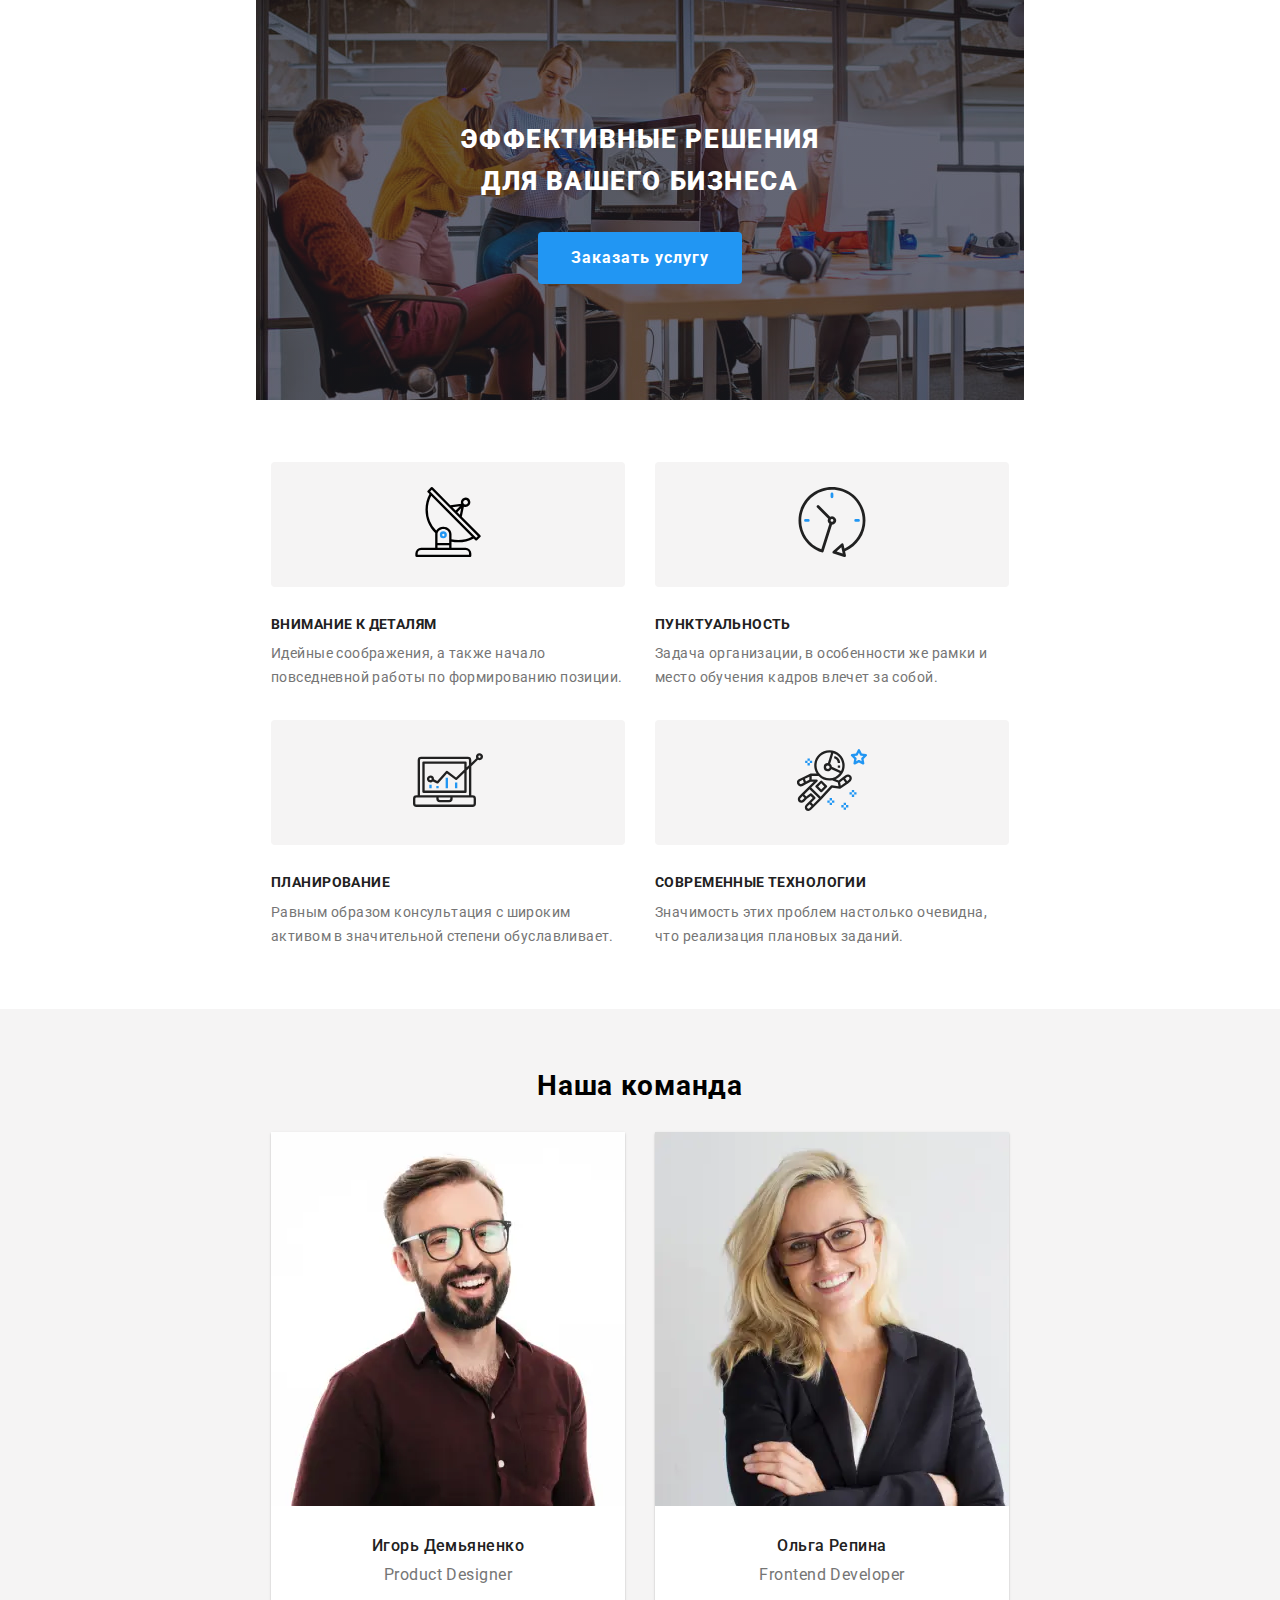
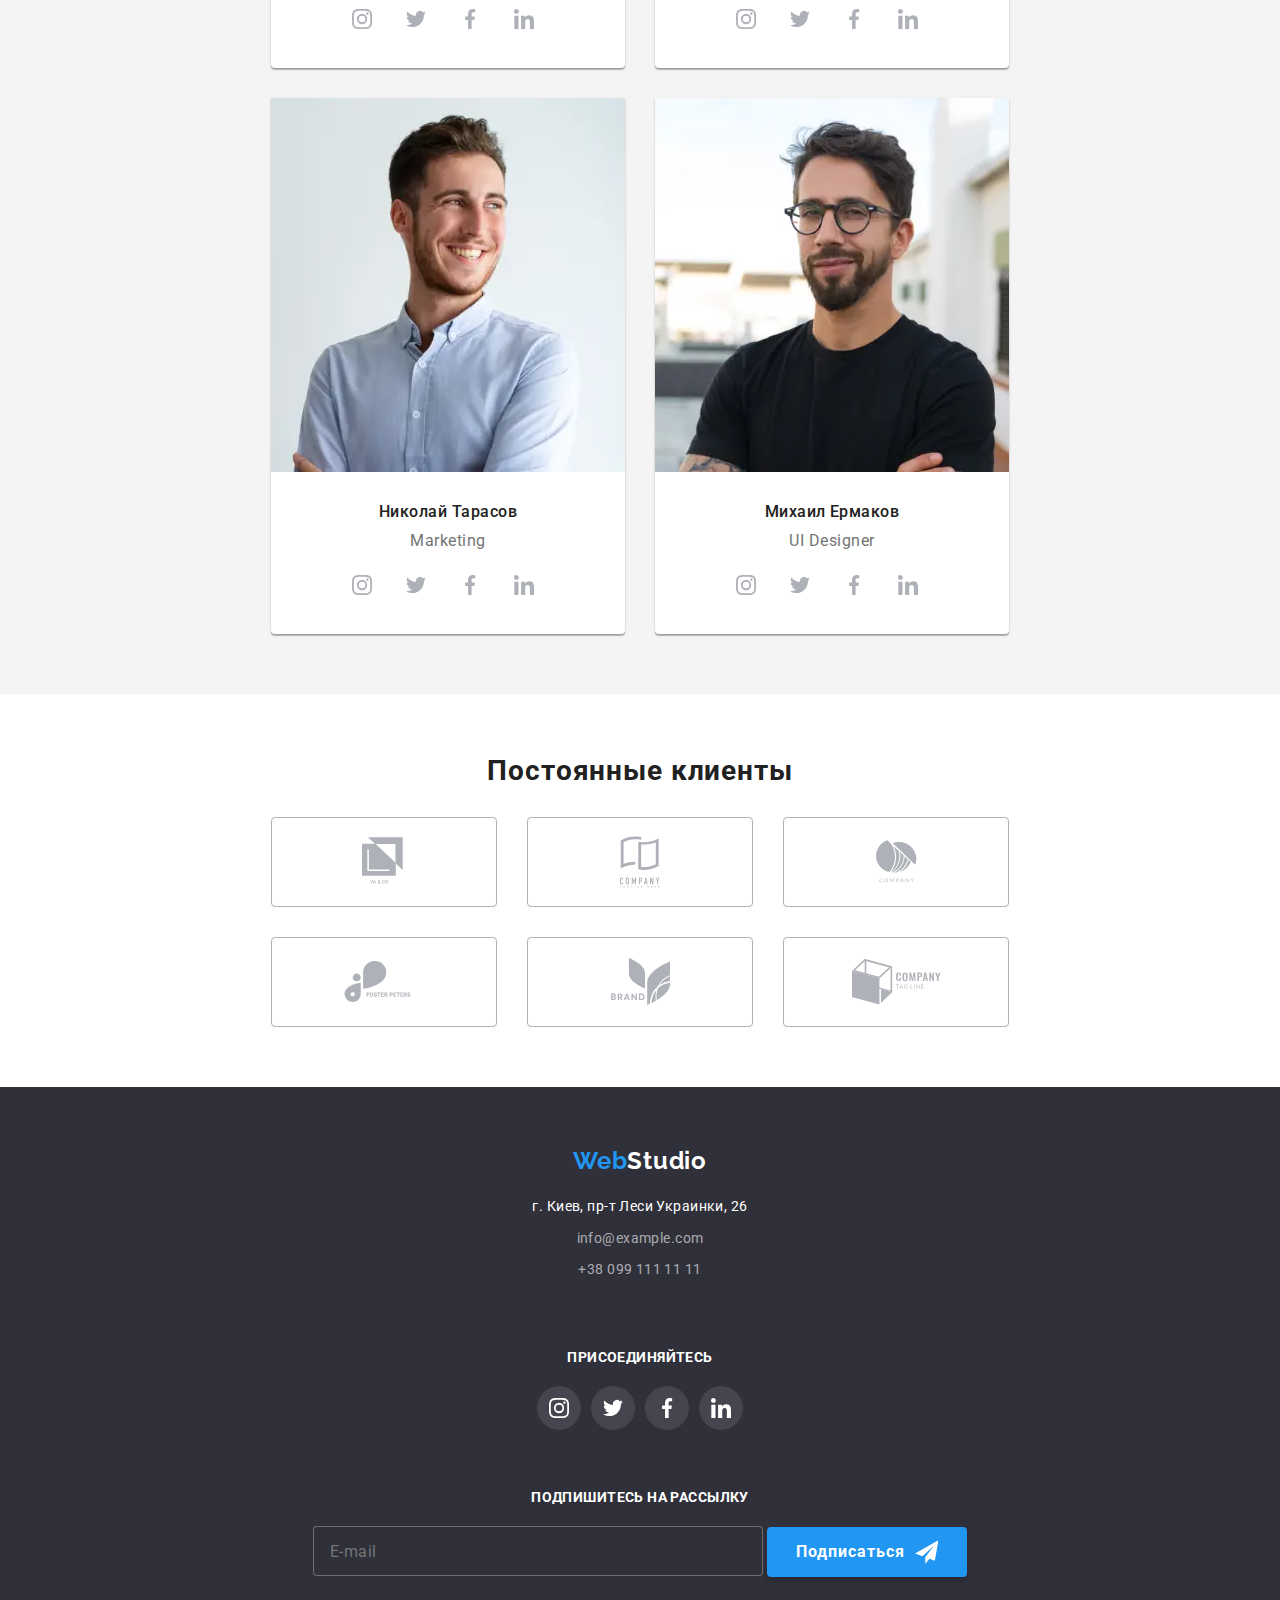
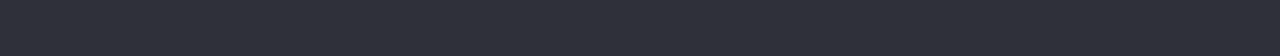
==== commit 3686466a: "Добавляет адаптивные свойства секции "Постоянные клиенты" и футеру (480рх)" ====
--- a/index.html
+++ b/index.html
@@ -446,7 +446,7 @@
       </section> 
     </main>
     <!--Footer-->
-    <!-- <footer class="footer">
+    <footer class="footer">
       <div class="container">
         <div class="communications">
           <a class="logo-footer link" href="./index.html" lang="en"
@@ -480,7 +480,7 @@
           <ul class="social-list-footer list">
             <li class="social-list-footer-item">
               <a class="social-list-footer-link link" href="#">
-                <svg class="social-list-footer-icon">
+                <svg   width="20" height="20" class="social-list-footer-icon">
                   <use
                     href="./images/decor/sprite-optimize.svg#instagram"
                   ></use>
@@ -489,21 +489,21 @@
             </li>
             <li class="social-list-footer-item">
               <a class="social-list-footer-link link" href="#">
-                <svg class="social-list-footer-icon">
+                <svg width="20" height="20" class="social-list-footer-icon">
                   <use href="./images/decor/sprite-optimize.svg#twitter"></use>
                 </svg>
               </a>
             </li>
             <li class="social-list-footer-item">
               <a class="social-list-footer-link link" href="#">
-                <svg class="social-list-footer-icon">
+                <svg width="20" height="20" class="social-list-footer-icon">
                   <use href="./images/decor/sprite-optimize.svg#facebook"></use>
                 </svg>
               </a>
             </li>
             <li class="social-list-footer-item">
               <a class="social-list-footer-link link" href="#">
-                <svg class="social-list-footer-icon">
+                <svg width="20" height="20" class="social-list-footer-icon">
                   <use href="./images/decor/sprite-optimize.svg#linkedin"></use>
                 </svg>
               </a>
@@ -517,14 +517,14 @@
               <input type="email" name="footer-user-email" class="footer-form-input" placeholder="E-mail">
             </span>
               <button type="submit" class="footer-form-btn">Подписаться
-              <svg class="footer-form-btn-icon">
+              <svg width="24" height="24" class="footer-form-btn-icon">
                 <use href="./images/decor/sprite-optimize.svg#icon-send"></use>
               </svg>
             </button>
           </form>
         </div>
        </div>
-    </footer> -->
+    </footer>
     <!-- <div class="backdrop is-hidden" data-modal>
       <div class="modal">
         <button type="button" class="close-btn" data-modal-close>
--- a/css/main.min.css
+++ b/css/main.min.css
@@ -1,2 +1,2 @@
-.visually-hidden{position:absolute !important;clip:rect(1px 1px 1px 1px);clip:rect(1px, 1px, 1px, 1px);padding:0 !important;border:0 !important;height:1px !important;width:1px !important;overflow:hidden}body{font-family:"Roboto",sans-serif}.link{text-decoration:none;font-style:normal}.list{list-style:none}h1,h2,h3,h4,h5,h6{margin:0}ul,ol{margin:0;padding:0}p{margin:0}img{display:block}address{font-style:normal}.container{width:100%;padding:0 15px}@media screen and (min-width: 480px){.container{max-width:480px;margin:0 auto}}@media screen and (min-width: 768px){.container{max-width:768px}}@media screen and (min-width: 1600px){.hero .container{max-width:1600px}.container{max-width:1200px}}.logo{font-family:"Raleway",sans-serif;font-weight:700;font-size:26px;line-height:1.19;letter-spacing:.03em;color:#000}.logo-accent{color:#2196f3}.logo-footer{font-family:"Raleway",sans-serif;font-weight:700;font-size:26px;line-height:1.19;letter-spacing:.03em;color:#000;margin-bottom:20px;display:inline-block}.logo-alt{color:#fff}.modal-btn{font-family:"Roboto",sans-serif;font-weight:700;font-size:16px;line-height:1.87;letter-spacing:.06em;color:#fff;background-color:#2196f3;display:inline-block;min-width:200px;border-radius:4px;border:1px solid transparent;padding:10px 32px;cursor:pointer}.header{padding-top:25px;padding-bottom:25px;border-bottom:1px solid #ececec}.header .container{display:-webkit-box;display:-ms-flexbox;display:flex;-webkit-box-align:center;-ms-flex-align:center;align-items:center}.header .logo{margin-right:93px}.nav{display:-webkit-box;display:-ms-flexbox;display:flex;-webkit-box-align:center;-ms-flex-align:center;align-items:center}.nav-list{display:-webkit-box;display:-ms-flexbox;display:flex}.nav-list-link{font-weight:500;font-size:14px;line-height:1.14;letter-spacing:.02em;padding-bottom:32px;padding-top:32px;color:#212121;-webkit-transition:color 250ms cubic-bezier(0.4, 0, 0.2, 1);transition:color 250ms cubic-bezier(0.4, 0, 0.2, 1)}.nav-list-link:hover,.nav-list-link:focus{color:#2196f3}.current::after{content:"";position:absolute;bottom:-1px;display:block;width:100%;height:4px;background:#2196f3;border-radius:2px}.nav-list-item .current{color:#2196f3;padding-bottom:32px;position:relative}.nav-list-item:not(:last-child){margin-right:50px}.contact-list:not(:last-child){margin-right:50px}.contact{display:-webkit-box;display:-ms-flexbox;display:flex;-webkit-box-align:center;-ms-flex-align:center;align-items:center}.contact-icon{margin-right:10px;fill:currentColor}.contact-link{display:-webkit-box;display:-ms-flexbox;display:flex;-webkit-box-align:center;-ms-flex-align:center;align-items:center}.address .contact-link{font-weight:500;font-size:14px;line-height:1.14;letter-spacing:.02em;color:#757575}.contact-link:hover,.contact-link:focus{color:#2196f3;-webkit-transition:color 250ms cubic-bezier(0.4, 0, 0.2, 1);transition:color 250ms cubic-bezier(0.4, 0, 0.2, 1)}.address{margin-left:auto}.hero{padding-top:118px;padding-bottom:118px;text-align:center;background-image:-webkit-gradient(linear, left top, right top, from(rgba(47,48,58,0.4)), to(rgba(47,48,58,0.4))),url("../images/mobile/backgroundimg-mobile@1x.jpg");background-image:linear-gradient(to right, rgba(47,48,58,0.4), rgba(47,48,58,0.4)),url("../images/mobile/backgroundimg-mobile@1x.jpg");background-size:480px 400px;background-position:center top;background-repeat:no-repeat}.hero-title{font-weight:900;font-size:26px;line-height:1.62;letter-spacing:.06em;text-transform:uppercase;color:#fff;margin-bottom:30px;font-family:"Roboto",sans-serif}@media screen and (min-device-pixel-ratio: 2) and (min-width: 320px), screen and (-webkit-min-device-pixel-ratio: 2) and (min-width: 320px), screen and (min-resolution: 192dpi) and (min-width: 320px), screen and (min-resolution: 2dppx) and (min-width: 320px){.hero{background-image:-webkit-gradient(linear, left top, right top, from(rgba(47,48,58,0.4)), to(rgba(47,48,58,0.4))),url("../images/mobile/backgroundimg-mobile@2x.jpg");background-image:linear-gradient(to right, rgba(47,48,58,0.4), rgba(47,48,58,0.4)),url("../images/mobile/backgroundimg-mobile@2x.jpg")}}@media screen and (min-width: 768px){.hero{background-size:768px 400px;background-image:-webkit-gradient(linear, left top, right top, from(rgba(47,48,58,0.4)), to(rgba(47,48,58,0.4))),url("../images/tablet/backgroundimg-tablet@1x.jpg");background-image:linear-gradient(to right, rgba(47,48,58,0.4), rgba(47,48,58,0.4)),url("../images/tablet/backgroundimg-tablet@1x.jpg")}}@media screen and (min-device-pixel-ratio: 2) and (min-width: 768px), screen and (-webkit-min-device-pixel-ratio: 2) and (min-width: 768px), screen and (min-resolution: 192dpi) and (min-width: 768px), screen and (min-resolution: 2dppx) and (min-width: 768px){.hero{background-image:-webkit-gradient(linear, left top, right top, from(rgba(47,48,58,0.4)), to(rgba(47,48,58,0.4))),url("../images/tablet/backgroundimg-tablet@2x.jpg");background-image:linear-gradient(to right, rgba(47,48,58,0.4), rgba(47,48,58,0.4)),url("../images/tablet/backgroundimg-tablet@2x.jpg")}}@media screen and (min-width: 1600px){.hero{padding-top:200px;padding-bottom:200px;background-image:-webkit-gradient(linear, left top, right top, from(rgba(47,48,58,0.4)), to(rgba(47,48,58,0.4))),url("../images/desktop/backgroundimg-desktop@1x.jpg");background-image:linear-gradient(to right, rgba(47,48,58,0.4), rgba(47,48,58,0.4)),url("../images/desktop/backgroundimg-desktop@1x.jpg");background-size:cover}.hero-title{font-weight:900;font-size:44px;line-height:1.36;letter-spacing:.06em}}@media screen and (min-device-pixel-ratio: 2) and (min-width: 1600px), screen and (-webkit-min-device-pixel-ratio: 2) and (min-width: 1600px), screen and (min-resolution: 192dpi) and (min-width: 1600px), screen and (min-resolution: 2dppx) and (min-width: 1600px){.hero{background-image:-webkit-gradient(linear, left top, right top, from(rgba(47,48,58,0.4)), to(rgba(47,48,58,0.4))),url("../images/desktop/backgroundimg-desktop@2x.jpg");background-image:linear-gradient(to right, rgba(47,48,58,0.4), rgba(47,48,58,0.4)),url("../images/desktop/backgroundimg-desktop@2x.jpg")}}.quality{padding-top:60px;padding-bottom:60px}.quality-list-item{margin-bottom:30px;width:450px}.quality-list-item:nth-child(n+4){margin-bottom:0px}.quality-icon-decor{text-align:center;background:#f5f4f4;border-radius:4px;padding:25px 190px;margin-bottom:30px}.quality-list-title{font-weight:700;font-size:14px;line-height:1.14;letter-spacing:.03em;text-transform:uppercase;text-align:center;color:#212121;margin-bottom:10px}.quality-list-text{font-weight:400;font-size:14px;line-height:1.71;letter-spacing:.03em;color:#757575}@media screen and (min-width: 768px){.quality-list{display:-webkit-box;display:-ms-flexbox;display:flex;-ms-flex-wrap:wrap;flex-wrap:wrap}.quality-list-item{margin-right:30px;width:354px}.quality-list-item:nth-child(2n){margin-right:0}.quality-list-item:nth-child(n+3){margin-bottom:0}.quality-icon-decor{padding:25px 142px}.quality-list-title{text-align:left}}@media screen and (min-width: 1600px){.quality{padding-top:94px;padding-bottom:94px}.quality-list{-ms-flex-wrap:nowrap;flex-wrap:nowrap}.quality-list-item{width:270px}.quality-list-item:nth-child(2n){margin-right:30px}.quality-list-item:nth-child(n+4){margin-right:0}.quality-icon-decor{padding:25px 100px}}.work{display:none}@media screen and (min-width: 1600px){.work{display:block;padding-bottom:94px}.work .container{text-align:center}.work-list{display:-webkit-box;display:-ms-flexbox;display:flex}.work-list-item{margin-right:30px;position:relative}.work-list-item:nth-child(3n){margin-right:0}.work-description{font-weight:700;font-size:14px;line-height:1.14;letter-spacing:.03em;text-align:center;text-transform:uppercase;color:#fff;padding-top:27px;padding-bottom:27px;background-color:rgba(47,48,58,0.8);position:absolute;width:100%;bottom:0}.section-title{font-weight:700;font-size:36px;line-height:1.17;letter-spacing:.03em;color:#212121;margin-bottom:50px}}.team{background:#f5f4f4;padding-top:60px;padding-bottom:60px}.team .container{text-align:center}.team__title{font-weight:700;font-size:28px;line-height:1.179;letter-spacing:.03em;margin-bottom:30px}.team__item{background-color:#fff;-webkit-box-shadow:0px 1px 3px rgba(0,0,0,0.12),0px 1px 1px rgba(0,0,0,0.14),0px 2px 1px rgba(0,0,0,0.2);box-shadow:0px 1px 3px rgba(0,0,0,0.12),0px 1px 1px rgba(0,0,0,0.14),0px 2px 1px rgba(0,0,0,0.2);border-radius:0px 0px 4px 4px;margin-bottom:30px}.team__item:nth-child(n+4){margin-bottom:0}.team__name{font-weight:500;font-size:16px;line-height:1.188;letter-spacing:.03em;margin-bottom:10px;color:#212121}.team__position{font-weight:400;font-size:16px;line-height:1.188;letter-spacing:.03em;color:#757575;margin-bottom:16px}.team__photo--img{margin-bottom:30px}.social-list__icon{width:20px;height:20px;fill:#afb1b8}.social-list{display:-webkit-box;display:-ms-flexbox;display:flex;-webkit-box-pack:center;-ms-flex-pack:center;justify-content:center;-webkit-box-align:center;-ms-flex-align:center;align-items:center}.social-list__item{margin-right:10px;margin-bottom:24px;display:-webkit-box;display:-ms-flexbox;display:flex;-webkit-box-pack:center;-ms-flex-pack:center;justify-content:center;-webkit-box-align:center;-ms-flex-align:center;align-items:center;width:44px;height:44px}@media screen and (min-width: 768px){.team__item{width:354px;margin-right:30px}.team__item:nth-child(n+3){margin-bottom:0}.team__item:nth-child(2n){margin-right:0}.team__list{display:-webkit-box;display:-ms-flexbox;display:flex;-ms-flex-wrap:wrap;flex-wrap:wrap}}@media screen and (min-width: 1600px){.team__item{width:270px;margin-right:30px}.team__item:nth-child(n+1){margin-bottom:0}.team__item:nth-child(2n){margin-right:30px}.team__item:nth-child(n+4){margin-right:0px}.team__list{-ms-flex-wrap:nowrap;flex-wrap:nowrap}.team{padding-top:94px;padding-bottom:94px}.team__title{font-weight:700;font-size:36px;line-height:1.166;letter-spacing:.03em;margin-bottom:50px}.social-list__icon{-webkit-transition:fill 250ms cubic-bezier(0.4, 0, 0.2, 1);transition:fill 250ms cubic-bezier(0.4, 0, 0.2, 1)}.social-list__link:hover .social-list__icon,.social-list__link:focus .social-list__icon{fill:#fff}.social-list__link{display:-webkit-box;display:-ms-flexbox;display:flex;-webkit-box-pack:center;-ms-flex-pack:center;justify-content:center;-webkit-box-align:center;-ms-flex-align:center;align-items:center;width:44px;height:44px;background-color:#fff;border-radius:50%;-webkit-transition:background-color 250ms cubic-bezier(0.4, 0, 0.2, 1);transition:background-color 250ms cubic-bezier(0.4, 0, 0.2, 1)}.social-list__link:hover,.social-list__link:focus{background-color:#2196f3}}.clients{padding-top:60px;padding-bottom:60px;text-align:center}.clients-list{display:-webkit-box;display:-ms-flexbox;display:flex;-webkit-box-pack:center;-ms-flex-pack:center;justify-content:center;-ms-flex-wrap:wrap;flex-wrap:wrap}.section-title{font-weight:700;font-size:28px;line-height:1.179;letter-spacing:.03em;margin-bottom:30px;color:#212121}.icon{fill:#afb1b8;-webkit-transition:fill 250ms cubic-bezier(0.4, 0, 0.2, 1);transition:fill 250ms cubic-bezier(0.4, 0, 0.2, 1)}.clients-list-icon:hover .icon,.clients-list-icon:focus .icon{fill:#2196f3}.clients-list-icon{display:-webkit-box;display:-ms-flexbox;display:flex;-webkit-box-pack:center;-ms-flex-pack:center;justify-content:center;-webkit-box-align:center;-ms-flex-align:center;align-items:center;width:210px;height:90px;border:1px solid #afb1b8}.clients-list-item{margin-right:30px;margin-bottom:30px}.clients-list-item:nth-child(2n){margin-right:30px}.footer{background-color:#2f303a;padding-top:60px;padding-bottom:60px}.contact-footer-link{font-weight:400;font-size:14px;line-height:1.71;letter-spacing:.03em;color:rgba(255,255,255,0.6);-webkit-transition:color 250ms cubic-bezier(0.4, 0, 0.2, 1);transition:color 250ms cubic-bezier(0.4, 0, 0.2, 1)}.contact-footer-link:hover,.contact-footer-link:focus{color:rgba(255,255,255,0.8)}.address-footer>.contact-footer-link{color:#fff;display:inline-block;margin-bottom:9px}.contacts-footer-list>.contact-footer-link{display:inline-block;margin-bottom:9px}.social-call{font-weight:700;font-size:14px;line-height:1.14;letter-spacing:.03em;text-transform:uppercase;color:#fff;margin-bottom:20px}.footer .container{display:-webkit-box;display:-ms-flexbox;display:flex;-webkit-box-align:start;-ms-flex-align:start;align-items:flex-start}.social-footer{padding-left:85px;padding-top:10px}.social-list-footer{display:-webkit-box;display:-ms-flexbox;display:flex;-webkit-box-align:center;-ms-flex-align:center;align-items:center}.social-list-footer-link{background:rgba(255,255,255,0.1);border-radius:50%;width:44px;height:44px;margin-right:10px;display:-webkit-box;display:-ms-flexbox;display:flex;-webkit-box-align:center;-ms-flex-align:center;align-items:center;-webkit-box-pack:center;-ms-flex-pack:center;justify-content:center;cursor:pointer;-webkit-transition:background-color 250ms cubic-bezier(0.4, 0, 0.2, 1);transition:background-color 250ms cubic-bezier(0.4, 0, 0.2, 1)}.social-list-footer-item:nth-child(4n) .social-list-footer-link{margin-right:0px}.social-list-footer-link:hover,.social-list-footer-link:focus{background-color:#2196f3}.social-list-footer-icon{width:20px;height:20px;fill:#fff}.social-footer-subscribe{padding-left:93px;padding-top:10px}.social-footer-subscribe-form{display:-webkit-inline-box;display:-ms-inline-flexbox;display:inline-flex;-webkit-box-align:end;-ms-flex-align:end;align-items:flex-end}.footer-form-input{width:358px;height:50px;border:1px solid rgba(255,255,255,0.3);border-radius:4px;padding-left:16px;background-color:#2f303a;outline:none;font-weight:400;font-size:16px;line-height:1.25;letter-spacing:.03em;color:rgba(255,255,255,0.6)}.footer-form-btn{width:200px;height:50px;background:#2196f3;-webkit-box-shadow:0px 4px 4px rgba(0,0,0,0.15);box-shadow:0px 4px 4px rgba(0,0,0,0.15);border-radius:4px;border:1px solid transparent;font-weight:700;font-size:16px;line-height:1.87;letter-spacing:.06em;text-align:center;color:#fff;padding:9px 27px;margin-left:12px;display:-webkit-inline-box;display:-ms-inline-flexbox;display:inline-flex;-webkit-box-pack:center;-ms-flex-pack:center;justify-content:center;-webkit-box-align:center;-ms-flex-align:center;align-items:center;cursor:pointer}.footer-form-btn-icon{width:24px;height:24px;fill:#fff;margin-left:10px}.backdrop{position:fixed;left:0;top:0;width:100%;height:100%;background:rgba(0,0,0,0.2);-webkit-transition:all 250ms cubic-bezier(0.4, 0, 0.2, 1);transition:all 250ms cubic-bezier(0.4, 0, 0.2, 1)}.backdrop.is-hidden{-webkit-transition:all 250ms cubic-bezier(0.4, 0, 0.2, 1) 250ms;transition:all 250ms cubic-bezier(0.4, 0, 0.2, 1) 250ms}.modal{position:absolute;top:50%;left:50%;-webkit-transform:translate(-50%, -50%) scale(1);transform:translate(-50%, -50%) scale(1);-webkit-transition:-webkit-transform 250ms cubic-bezier(0.4, 0, 0.2, 1) 250ms;transition:-webkit-transform 250ms cubic-bezier(0.4, 0, 0.2, 1) 250ms;transition:transform 250ms cubic-bezier(0.4, 0, 0.2, 1) 250ms;transition:transform 250ms cubic-bezier(0.4, 0, 0.2, 1) 250ms, -webkit-transform 250ms cubic-bezier(0.4, 0, 0.2, 1) 250ms;width:528px;min-height:581px;padding:40px;background-color:#fff;font-family:"Roboto",sans-serif;font-style:normal;font-weight:400;font-size:12px;line-height:1.17;letter-spacing:.01em;color:#757575}.backdrop.is-hidden .modal{-webkit-transform:translate(-50%, -50%) scale(0);transform:translate(-50%, -50%) scale(0);-webkit-transition:-webkit-transform 250ms cubic-bezier(0.4, 0, 0.2, 1) 0ms;transition:-webkit-transform 250ms cubic-bezier(0.4, 0, 0.2, 1) 0ms;transition:transform 250ms cubic-bezier(0.4, 0, 0.2, 1) 0ms;transition:transform 250ms cubic-bezier(0.4, 0, 0.2, 1) 0ms, -webkit-transform 250ms cubic-bezier(0.4, 0, 0.2, 1) 0ms}.close-btn{position:absolute;top:8px;right:8px;display:block;width:30px;height:30px;padding:0px;border:1px solid rgba(0,0,0,0.1);border-radius:50%;background-color:#fff;cursor:pointer;-webkit-transition:fill 250ms cubic-bezier(0.4, 0, 0.2, 1) 250ms;transition:fill 250ms cubic-bezier(0.4, 0, 0.2, 1) 250ms}.close-btn:hover,.close-btn:focus{fill:#2196f3}.close-btn-icon{width:11px;height:11px}.is-hidden{opacity:0;visibility:hidden;pointer-events:none}.form-call{font-weight:700;font-size:20px;line-height:1.15;letter-spacing:.03em;text-align:center;color:#212121;margin-bottom:12px}.modal-form{display:-webkit-box;display:-ms-flexbox;display:flex;-webkit-box-orient:vertical;-webkit-box-direction:normal;-ms-flex-direction:column;flex-direction:column}.modal-form-field{margin-bottom:10px}.modal-form-input-wrapper{position:relative;display:block;margin-top:4px}.modal-form-input{width:100%;height:40px;border:1px solid rgba(33,33,33,0.2);border-radius:4px;padding-left:42px}.modal-form-input:focus{outline:none;border-color:#2196f3;-webkit-transition:border-color 250ms cubic-bezier(0.4, 0, 0.2, 1) 250ms;transition:border-color 250ms cubic-bezier(0.4, 0, 0.2, 1) 250ms}.modal-form-icon{position:absolute;top:50%;left:12px;-webkit-transform:translateY(-50%);transform:translateY(-50%);-webkit-transition:fill 250ms cubic-bezier(0.4, 0, 0.2, 1) 250ms;transition:fill 250ms cubic-bezier(0.4, 0, 0.2, 1) 250ms;display:block;width:18px;height:18px}.modal-form-input:focus+.modal-form-icon{fill:#2196f3}.modal-form-user-comment{width:100%;height:120px;border:1px solid rgba(33,33,33,0.2);border-radius:4px;padding:12px 16px;margin-top:4px;resize:none;-webkit-transition:border-color 250ms cubic-bezier(0.4, 0, 0.2, 1) 250ms;transition:border-color 250ms cubic-bezier(0.4, 0, 0.2, 1) 250ms}.modal-form-user-comment:focus{outline:none;border-color:#2196f3}.modal-form-user-comment::-webkit-input-placeholder{color:rgba(117,117,117,0.5)}.modal-form-user-comment:-ms-input-placeholder{color:rgba(117,117,117,0.5)}.modal-form-user-comment::-ms-input-placeholder{color:rgba(117,117,117,0.5)}.modal-form-user-comment::placeholder{color:rgba(117,117,117,0.5)}.modal-form-policy-text{font-weight:400;font-size:14px;line-height:1.71;letter-spacing:.03em;color:#757575;display:-webkit-box;display:-ms-flexbox;display:flex;-webkit-box-align:center;-ms-flex-align:center;align-items:center;-webkit-box-pack:center;-ms-flex-pack:center;justify-content:center;margin-bottom:30px}.modal-form-policy-text::before{content:"";display:inline-block;width:16px;height:15px;border:1px solid #212121;border-radius:2px;margin-right:7px}.modal-form-policy:checked+.modal-form-policy-text::before{background-image:url(../images/decor/checked.svg);background-position:center;border:1px solid #2196f3;background-color:#2196f3}.modal-form-policy-link{color:#2196f3;text-decoration-skip-ink:none;margin-left:5px}.modal-form-btn{font-family:"Roboto",sans-serif;font-weight:700;font-size:16px;line-height:1.87;letter-spacing:.06em;color:#fff;background-color:#188ce8;display:block;width:200px;border-radius:4px;border:1px solid transparent;padding:10px 55px;margin:0 auto;cursor:pointer;-webkit-box-shadow:0px 4px 4px rgba(0,0,0,0.15);box-shadow:0px 4px 4px rgba(0,0,0,0.15)}
+.visually-hidden{position:absolute !important;clip:rect(1px 1px 1px 1px);clip:rect(1px, 1px, 1px, 1px);padding:0 !important;border:0 !important;height:1px !important;width:1px !important;overflow:hidden}body{font-family:"Roboto",sans-serif}.link{text-decoration:none;font-style:normal}.list{list-style:none}h1,h2,h3,h4,h5,h6{margin:0}ul,ol{margin:0;padding:0}p{margin:0}img{display:block}address{font-style:normal}.container{width:100%;padding:0 15px}@media screen and (min-width: 480px){.container{max-width:480px;margin:0 auto}}@media screen and (min-width: 768px){.container{max-width:768px}}@media screen and (min-width: 1600px){.hero .container{max-width:1600px}.container{max-width:1200px}}.logo{font-family:"Raleway",sans-serif;font-weight:700;font-size:24px;line-height:1.167;letter-spacing:.03em;color:#000}.logo-accent{color:#2196f3}.logo-footer{font-family:"Raleway",sans-serif;font-weight:700;font-size:24px;line-height:1.167;letter-spacing:.03em;color:#000;margin-bottom:20px;display:inline-block}.logo-alt{color:#fff}.modal-btn{font-family:"Roboto",sans-serif;font-weight:700;font-size:16px;line-height:1.87;letter-spacing:.06em;color:#fff;background-color:#2196f3;display:inline-block;min-width:200px;border-radius:4px;border:1px solid transparent;padding:10px 32px;cursor:pointer}.header{padding-top:25px;padding-bottom:25px;border-bottom:1px solid #ececec}.header .container{display:-webkit-box;display:-ms-flexbox;display:flex;-webkit-box-align:center;-ms-flex-align:center;align-items:center}.header .logo{margin-right:93px}.nav{display:-webkit-box;display:-ms-flexbox;display:flex;-webkit-box-align:center;-ms-flex-align:center;align-items:center}.nav-list{display:-webkit-box;display:-ms-flexbox;display:flex}.nav-list-link{font-weight:500;font-size:14px;line-height:1.14;letter-spacing:.02em;padding-bottom:32px;padding-top:32px;color:#212121;-webkit-transition:color 250ms cubic-bezier(0.4, 0, 0.2, 1);transition:color 250ms cubic-bezier(0.4, 0, 0.2, 1)}.nav-list-link:hover,.nav-list-link:focus{color:#2196f3}.current::after{content:"";position:absolute;bottom:-1px;display:block;width:100%;height:4px;background:#2196f3;border-radius:2px}.nav-list-item .current{color:#2196f3;padding-bottom:32px;position:relative}.nav-list-item:not(:last-child){margin-right:50px}.contact-list:not(:last-child){margin-right:50px}.contact{display:-webkit-box;display:-ms-flexbox;display:flex;-webkit-box-align:center;-ms-flex-align:center;align-items:center}.contact-icon{margin-right:10px;fill:currentColor}.contact-link{display:-webkit-box;display:-ms-flexbox;display:flex;-webkit-box-align:center;-ms-flex-align:center;align-items:center}.address .contact-link{font-weight:500;font-size:14px;line-height:1.14;letter-spacing:.02em;color:#757575}.contact-link:hover,.contact-link:focus{color:#2196f3;-webkit-transition:color 250ms cubic-bezier(0.4, 0, 0.2, 1);transition:color 250ms cubic-bezier(0.4, 0, 0.2, 1)}.address{margin-left:auto}.hero{padding-top:118px;padding-bottom:118px;text-align:center;background-image:-webkit-gradient(linear, left top, right top, from(rgba(47,48,58,0.4)), to(rgba(47,48,58,0.4))),url("../images/mobile/backgroundimg-mobile@1x.jpg");background-image:linear-gradient(to right, rgba(47,48,58,0.4), rgba(47,48,58,0.4)),url("../images/mobile/backgroundimg-mobile@1x.jpg");background-size:480px 400px;background-position:center top;background-repeat:no-repeat}.hero-title{font-weight:900;font-size:26px;line-height:1.62;letter-spacing:.06em;text-transform:uppercase;color:#fff;margin-bottom:30px;font-family:"Roboto",sans-serif}@media screen and (min-device-pixel-ratio: 2) and (min-width: 320px), screen and (-webkit-min-device-pixel-ratio: 2) and (min-width: 320px), screen and (min-resolution: 192dpi) and (min-width: 320px), screen and (min-resolution: 2dppx) and (min-width: 320px){.hero{background-image:-webkit-gradient(linear, left top, right top, from(rgba(47,48,58,0.4)), to(rgba(47,48,58,0.4))),url("../images/mobile/backgroundimg-mobile@2x.jpg");background-image:linear-gradient(to right, rgba(47,48,58,0.4), rgba(47,48,58,0.4)),url("../images/mobile/backgroundimg-mobile@2x.jpg")}}@media screen and (min-width: 768px){.hero{background-size:768px 400px;background-image:-webkit-gradient(linear, left top, right top, from(rgba(47,48,58,0.4)), to(rgba(47,48,58,0.4))),url("../images/tablet/backgroundimg-tablet@1x.jpg");background-image:linear-gradient(to right, rgba(47,48,58,0.4), rgba(47,48,58,0.4)),url("../images/tablet/backgroundimg-tablet@1x.jpg")}}@media screen and (min-device-pixel-ratio: 2) and (min-width: 768px), screen and (-webkit-min-device-pixel-ratio: 2) and (min-width: 768px), screen and (min-resolution: 192dpi) and (min-width: 768px), screen and (min-resolution: 2dppx) and (min-width: 768px){.hero{background-image:-webkit-gradient(linear, left top, right top, from(rgba(47,48,58,0.4)), to(rgba(47,48,58,0.4))),url("../images/tablet/backgroundimg-tablet@2x.jpg");background-image:linear-gradient(to right, rgba(47,48,58,0.4), rgba(47,48,58,0.4)),url("../images/tablet/backgroundimg-tablet@2x.jpg")}}@media screen and (min-width: 1600px){.hero{padding-top:200px;padding-bottom:200px;background-image:-webkit-gradient(linear, left top, right top, from(rgba(47,48,58,0.4)), to(rgba(47,48,58,0.4))),url("../images/desktop/backgroundimg-desktop@1x.jpg");background-image:linear-gradient(to right, rgba(47,48,58,0.4), rgba(47,48,58,0.4)),url("../images/desktop/backgroundimg-desktop@1x.jpg");background-size:cover}.hero-title{font-weight:900;font-size:44px;line-height:1.36;letter-spacing:.06em}}@media screen and (min-device-pixel-ratio: 2) and (min-width: 1600px), screen and (-webkit-min-device-pixel-ratio: 2) and (min-width: 1600px), screen and (min-resolution: 192dpi) and (min-width: 1600px), screen and (min-resolution: 2dppx) and (min-width: 1600px){.hero{background-image:-webkit-gradient(linear, left top, right top, from(rgba(47,48,58,0.4)), to(rgba(47,48,58,0.4))),url("../images/desktop/backgroundimg-desktop@2x.jpg");background-image:linear-gradient(to right, rgba(47,48,58,0.4), rgba(47,48,58,0.4)),url("../images/desktop/backgroundimg-desktop@2x.jpg")}}.quality{padding-top:60px;padding-bottom:60px}.quality-list-item{margin-bottom:30px;width:450px}.quality-list-item:nth-child(n+4){margin-bottom:0px}.quality-icon-decor{text-align:center;background:#f5f4f4;border-radius:4px;padding:25px 190px;margin-bottom:30px}.quality-list-title{font-weight:700;font-size:14px;line-height:1.14;letter-spacing:.03em;text-transform:uppercase;text-align:center;color:#212121;margin-bottom:10px}.quality-list-text{font-weight:400;font-size:14px;line-height:1.71;letter-spacing:.03em;color:#757575}@media screen and (min-width: 768px){.quality-list{display:-webkit-box;display:-ms-flexbox;display:flex;-ms-flex-wrap:wrap;flex-wrap:wrap}.quality-list-item{margin-right:30px;width:354px}.quality-list-item:nth-child(2n){margin-right:0}.quality-list-item:nth-child(n+3){margin-bottom:0}.quality-icon-decor{padding:25px 142px}.quality-list-title{text-align:left}}@media screen and (min-width: 1600px){.quality{padding-top:94px;padding-bottom:94px}.quality-list{-ms-flex-wrap:nowrap;flex-wrap:nowrap}.quality-list-item{width:270px}.quality-list-item:nth-child(2n){margin-right:30px}.quality-list-item:nth-child(n+4){margin-right:0}.quality-icon-decor{padding:25px 100px}}.work{display:none}@media screen and (min-width: 1600px){.work{display:block;padding-bottom:94px}.work .container{text-align:center}.work-list{display:-webkit-box;display:-ms-flexbox;display:flex}.work-list-item{margin-right:30px;position:relative}.work-list-item:nth-child(3n){margin-right:0}.work-description{font-weight:700;font-size:14px;line-height:1.14;letter-spacing:.03em;text-align:center;text-transform:uppercase;color:#fff;padding-top:27px;padding-bottom:27px;background-color:rgba(47,48,58,0.8);position:absolute;width:100%;bottom:0}.section-title{font-weight:700;font-size:36px;line-height:1.17;letter-spacing:.03em;color:#212121;margin-bottom:50px}}.team{background:#f5f4f4;padding-top:60px;padding-bottom:60px}.team .container{text-align:center}.team__title{font-weight:700;font-size:28px;line-height:1.179;letter-spacing:.03em;margin-bottom:30px}.team__item{background-color:#fff;-webkit-box-shadow:0px 1px 3px rgba(0,0,0,0.12),0px 1px 1px rgba(0,0,0,0.14),0px 2px 1px rgba(0,0,0,0.2);box-shadow:0px 1px 3px rgba(0,0,0,0.12),0px 1px 1px rgba(0,0,0,0.14),0px 2px 1px rgba(0,0,0,0.2);border-radius:0px 0px 4px 4px;margin-bottom:30px}.team__item:nth-child(n+4){margin-bottom:0}.team__name{font-weight:500;font-size:16px;line-height:1.188;letter-spacing:.03em;margin-bottom:10px;color:#212121}.team__position{font-weight:400;font-size:16px;line-height:1.188;letter-spacing:.03em;color:#757575;margin-bottom:16px}.team__photo--img{margin-bottom:30px}.social-list__icon{width:20px;height:20px;fill:#afb1b8}.social-list{display:-webkit-box;display:-ms-flexbox;display:flex;-webkit-box-pack:center;-ms-flex-pack:center;justify-content:center;-webkit-box-align:center;-ms-flex-align:center;align-items:center}.social-list__item{margin-right:10px;margin-bottom:24px;display:-webkit-box;display:-ms-flexbox;display:flex;-webkit-box-pack:center;-ms-flex-pack:center;justify-content:center;-webkit-box-align:center;-ms-flex-align:center;align-items:center;width:44px;height:44px}@media screen and (min-width: 768px){.team__item{width:354px;margin-right:30px}.team__item:nth-child(n+3){margin-bottom:0}.team__item:nth-child(2n){margin-right:0}.team__list{display:-webkit-box;display:-ms-flexbox;display:flex;-ms-flex-wrap:wrap;flex-wrap:wrap}}@media screen and (min-width: 1600px){.team__item{width:270px;margin-right:30px}.team__item:nth-child(n+1){margin-bottom:0}.team__item:nth-child(2n){margin-right:30px}.team__item:nth-child(n+4){margin-right:0px}.team__list{-ms-flex-wrap:nowrap;flex-wrap:nowrap}.team{padding-top:94px;padding-bottom:94px}.team__title{font-weight:700;font-size:36px;line-height:1.166;letter-spacing:.03em;margin-bottom:50px}.social-list__icon{-webkit-transition:fill 250ms cubic-bezier(0.4, 0, 0.2, 1);transition:fill 250ms cubic-bezier(0.4, 0, 0.2, 1)}.social-list__link:hover .social-list__icon,.social-list__link:focus .social-list__icon{fill:#fff}.social-list__link{display:-webkit-box;display:-ms-flexbox;display:flex;-webkit-box-pack:center;-ms-flex-pack:center;justify-content:center;-webkit-box-align:center;-ms-flex-align:center;align-items:center;width:44px;height:44px;background-color:#fff;border-radius:50%;-webkit-transition:background-color 250ms cubic-bezier(0.4, 0, 0.2, 1);transition:background-color 250ms cubic-bezier(0.4, 0, 0.2, 1)}.social-list__link:hover,.social-list__link:focus{background-color:#2196f3}}.clients{padding-top:60px;padding-bottom:60px;text-align:center}.clients-list{display:-webkit-box;display:-ms-flexbox;display:flex;-webkit-box-pack:center;-ms-flex-pack:center;justify-content:center;-ms-flex-wrap:wrap;flex-wrap:wrap}.section-title{font-weight:700;font-size:28px;line-height:1.179;letter-spacing:.03em;margin-bottom:30px;color:#212121}.icon{fill:#afb1b8;-webkit-transition:fill 250ms cubic-bezier(0.4, 0, 0.2, 1);transition:fill 250ms cubic-bezier(0.4, 0, 0.2, 1)}.clients-list-icon:hover .icon,.clients-list-icon:focus .icon{fill:#2196f3}.clients-list-item{margin-right:30px;margin-bottom:30px}.clients-list-item:nth-child(2n){margin-right:0}.clients-list-item:nth-last-child(-n+2){margin-bottom:0}.clients-list-icon{display:-webkit-box;display:-ms-flexbox;display:flex;-webkit-box-pack:center;-ms-flex-pack:center;justify-content:center;-webkit-box-align:center;-ms-flex-align:center;align-items:center;width:210px;height:90px;border:1px solid #afb1b8;border-radius:4px;-webkit-transition:border 250ms cubic-bezier(0.4, 0, 0.2, 1);transition:border 250ms cubic-bezier(0.4, 0, 0.2, 1)}.clients-list-icon:hover,.clients-list-icon:focus{border:1px solid #2196f3}@media screen and (min-width: 768px){.clients-list-icon{cursor:pointer;width:226px}.clients-list-item:nth-child(2n){margin-right:30px}.clients-list-item:nth-last-child(-n+2){margin-bottom:30px}.clients-list-item:nth-child(3n){margin-right:0}.clients-list-item:nth-last-child(-n+3){margin-bottom:0}}@media screen and (min-width: 1600px){.clients{padding-top:94px;padding-bottom:94px}.clients-list{display:-webkit-box;display:-ms-flexbox;display:flex;-webkit-box-pack:center;-ms-flex-pack:center;justify-content:center;-ms-flex-wrap:nowrap;flex-wrap:nowrap}.section-title{font-weight:700;font-size:36px;line-height:1.167;letter-spacing:.03em;margin-bottom:50px}.clients-list-icon{width:170px}.clients-list-item{margin-bottom:0}.clients-list-item:nth-child(2n){margin-right:30px}.clients-list-item:nth-last-child(-n+2){margin-bottom:0}.clients-list-item:nth-child(3n){margin-right:30px}.clients-list-item:nth-last-child(-n+3){margin-bottom:0}}.footer{background-color:#2f303a;padding-top:60px;padding-bottom:60px;text-align:center}.contact-footer-link{font-weight:400;font-size:14px;line-height:1.71;letter-spacing:.03em;color:rgba(255,255,255,0.6);margin-bottom:8px;-webkit-transition:color 250ms cubic-bezier(0.4, 0, 0.2, 1);transition:color 250ms cubic-bezier(0.4, 0, 0.2, 1)}.contact-footer-link:hover,.contact-footer-link:focus{color:rgba(255,255,255,0.8)}.address-footer{margin-bottom:60px}.address-footer>.contact-footer-link{color:#fff;display:inline-block;margin-bottom:8px}.contacts-footer-list>.contact-footer-link{display:inline-block;margin-bottom:8px}.social-call{font-weight:700;font-size:14px;line-height:1.14;letter-spacing:.03em;text-transform:uppercase;color:#fff;margin-bottom:20px}.social-list-footer{display:-webkit-box;display:-ms-flexbox;display:flex;-webkit-box-align:center;-ms-flex-align:center;align-items:center;-webkit-box-pack:center;-ms-flex-pack:center;justify-content:center;margin-bottom:60px}.social-list-footer-link{background:rgba(255,255,255,0.1);border-radius:50%;width:44px;height:44px;margin-right:10px;display:-webkit-box;display:-ms-flexbox;display:flex;-webkit-box-align:center;-ms-flex-align:center;align-items:center;-webkit-box-pack:center;-ms-flex-pack:center;justify-content:center;-webkit-transition:background-color 250ms cubic-bezier(0.4, 0, 0.2, 1);transition:background-color 250ms cubic-bezier(0.4, 0, 0.2, 1)}.social-list-footer-item:nth-child(4n) .social-list-footer-link{margin-right:0px}.social-list-footer-icon{fill:#fff}.footer-form-input{width:450px;height:50px;border:1px solid rgba(255,255,255,0.3);border-radius:4px;padding-left:16px;margin-bottom:20px;background-color:#2f303a;outline:none;font-weight:400;font-size:16px;line-height:1.25;letter-spacing:.03em;color:rgba(255,255,255,0.6)}.footer-form-btn{width:200px;height:50px;background:#2196f3;-webkit-box-shadow:0px 4px 4px rgba(0,0,0,0.15);box-shadow:0px 4px 4px rgba(0,0,0,0.15);border-radius:4px;border:1px solid transparent;font-weight:700;font-size:16px;line-height:1.87;letter-spacing:.06em;text-align:center;color:#fff;padding:10px 28px;display:-webkit-inline-box;display:-ms-inline-flexbox;display:inline-flex;-webkit-box-pack:center;-ms-flex-pack:center;justify-content:center;-webkit-box-align:center;-ms-flex-align:center;align-items:center}.footer-form-btn-icon{margin-left:10px;fill:#fff}.backdrop{position:fixed;left:0;top:0;width:100%;height:100%;background:rgba(0,0,0,0.2);-webkit-transition:all 250ms cubic-bezier(0.4, 0, 0.2, 1);transition:all 250ms cubic-bezier(0.4, 0, 0.2, 1)}.backdrop.is-hidden{-webkit-transition:all 250ms cubic-bezier(0.4, 0, 0.2, 1) 250ms;transition:all 250ms cubic-bezier(0.4, 0, 0.2, 1) 250ms}.modal{position:absolute;top:50%;left:50%;-webkit-transform:translate(-50%, -50%) scale(1);transform:translate(-50%, -50%) scale(1);-webkit-transition:-webkit-transform 250ms cubic-bezier(0.4, 0, 0.2, 1) 250ms;transition:-webkit-transform 250ms cubic-bezier(0.4, 0, 0.2, 1) 250ms;transition:transform 250ms cubic-bezier(0.4, 0, 0.2, 1) 250ms;transition:transform 250ms cubic-bezier(0.4, 0, 0.2, 1) 250ms, -webkit-transform 250ms cubic-bezier(0.4, 0, 0.2, 1) 250ms;width:528px;min-height:581px;padding:40px;background-color:#fff;font-family:"Roboto",sans-serif;font-style:normal;font-weight:400;font-size:12px;line-height:1.17;letter-spacing:.01em;color:#757575}.backdrop.is-hidden .modal{-webkit-transform:translate(-50%, -50%) scale(0);transform:translate(-50%, -50%) scale(0);-webkit-transition:-webkit-transform 250ms cubic-bezier(0.4, 0, 0.2, 1) 0ms;transition:-webkit-transform 250ms cubic-bezier(0.4, 0, 0.2, 1) 0ms;transition:transform 250ms cubic-bezier(0.4, 0, 0.2, 1) 0ms;transition:transform 250ms cubic-bezier(0.4, 0, 0.2, 1) 0ms, -webkit-transform 250ms cubic-bezier(0.4, 0, 0.2, 1) 0ms}.close-btn{position:absolute;top:8px;right:8px;display:block;width:30px;height:30px;padding:0px;border:1px solid rgba(0,0,0,0.1);border-radius:50%;background-color:#fff;cursor:pointer;-webkit-transition:fill 250ms cubic-bezier(0.4, 0, 0.2, 1) 250ms;transition:fill 250ms cubic-bezier(0.4, 0, 0.2, 1) 250ms}.close-btn:hover,.close-btn:focus{fill:#2196f3}.close-btn-icon{width:11px;height:11px}.is-hidden{opacity:0;visibility:hidden;pointer-events:none}.form-call{font-weight:700;font-size:20px;line-height:1.15;letter-spacing:.03em;text-align:center;color:#212121;margin-bottom:12px}.modal-form{display:-webkit-box;display:-ms-flexbox;display:flex;-webkit-box-orient:vertical;-webkit-box-direction:normal;-ms-flex-direction:column;flex-direction:column}.modal-form-field{margin-bottom:10px}.modal-form-input-wrapper{position:relative;display:block;margin-top:4px}.modal-form-input{width:100%;height:40px;border:1px solid rgba(33,33,33,0.2);border-radius:4px;padding-left:42px}.modal-form-input:focus{outline:none;border-color:#2196f3;-webkit-transition:border-color 250ms cubic-bezier(0.4, 0, 0.2, 1) 250ms;transition:border-color 250ms cubic-bezier(0.4, 0, 0.2, 1) 250ms}.modal-form-icon{position:absolute;top:50%;left:12px;-webkit-transform:translateY(-50%);transform:translateY(-50%);-webkit-transition:fill 250ms cubic-bezier(0.4, 0, 0.2, 1) 250ms;transition:fill 250ms cubic-bezier(0.4, 0, 0.2, 1) 250ms;display:block;width:18px;height:18px}.modal-form-input:focus+.modal-form-icon{fill:#2196f3}.modal-form-user-comment{width:100%;height:120px;border:1px solid rgba(33,33,33,0.2);border-radius:4px;padding:12px 16px;margin-top:4px;resize:none;-webkit-transition:border-color 250ms cubic-bezier(0.4, 0, 0.2, 1) 250ms;transition:border-color 250ms cubic-bezier(0.4, 0, 0.2, 1) 250ms}.modal-form-user-comment:focus{outline:none;border-color:#2196f3}.modal-form-user-comment::-webkit-input-placeholder{color:rgba(117,117,117,0.5)}.modal-form-user-comment:-ms-input-placeholder{color:rgba(117,117,117,0.5)}.modal-form-user-comment::-ms-input-placeholder{color:rgba(117,117,117,0.5)}.modal-form-user-comment::placeholder{color:rgba(117,117,117,0.5)}.modal-form-policy-text{font-weight:400;font-size:14px;line-height:1.71;letter-spacing:.03em;color:#757575;display:-webkit-box;display:-ms-flexbox;display:flex;-webkit-box-align:center;-ms-flex-align:center;align-items:center;-webkit-box-pack:center;-ms-flex-pack:center;justify-content:center;margin-bottom:30px}.modal-form-policy-text::before{content:"";display:inline-block;width:16px;height:15px;border:1px solid #212121;border-radius:2px;margin-right:7px}.modal-form-policy:checked+.modal-form-policy-text::before{background-image:url(../images/decor/checked.svg);background-position:center;border:1px solid #2196f3;background-color:#2196f3}.modal-form-policy-link{color:#2196f3;text-decoration-skip-ink:none;margin-left:5px}.modal-form-btn{font-family:"Roboto",sans-serif;font-weight:700;font-size:16px;line-height:1.87;letter-spacing:.06em;color:#fff;background-color:#188ce8;display:block;width:200px;border-radius:4px;border:1px solid transparent;padding:10px 55px;margin:0 auto;cursor:pointer;-webkit-box-shadow:0px 4px 4px rgba(0,0,0,0.15);box-shadow:0px 4px 4px rgba(0,0,0,0.15)}
 /*# sourceMappingURL=main.min.css.map */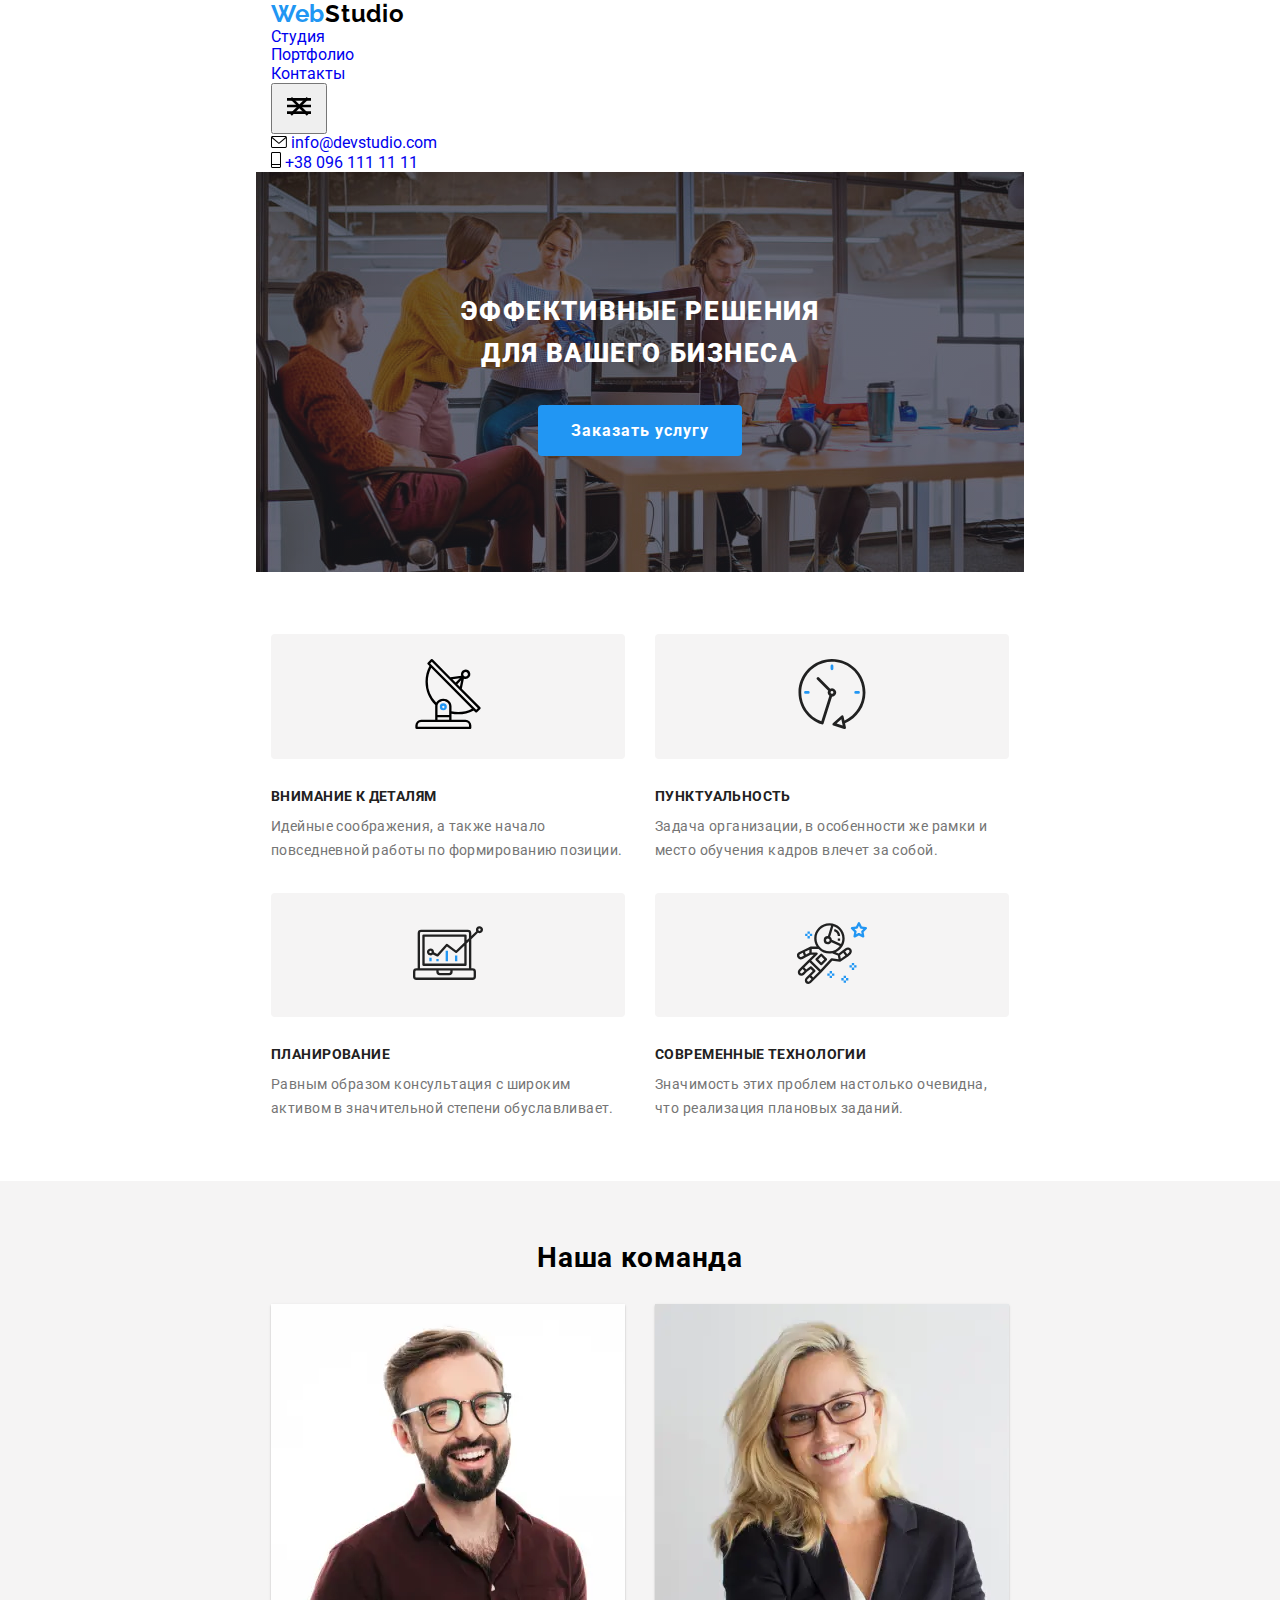
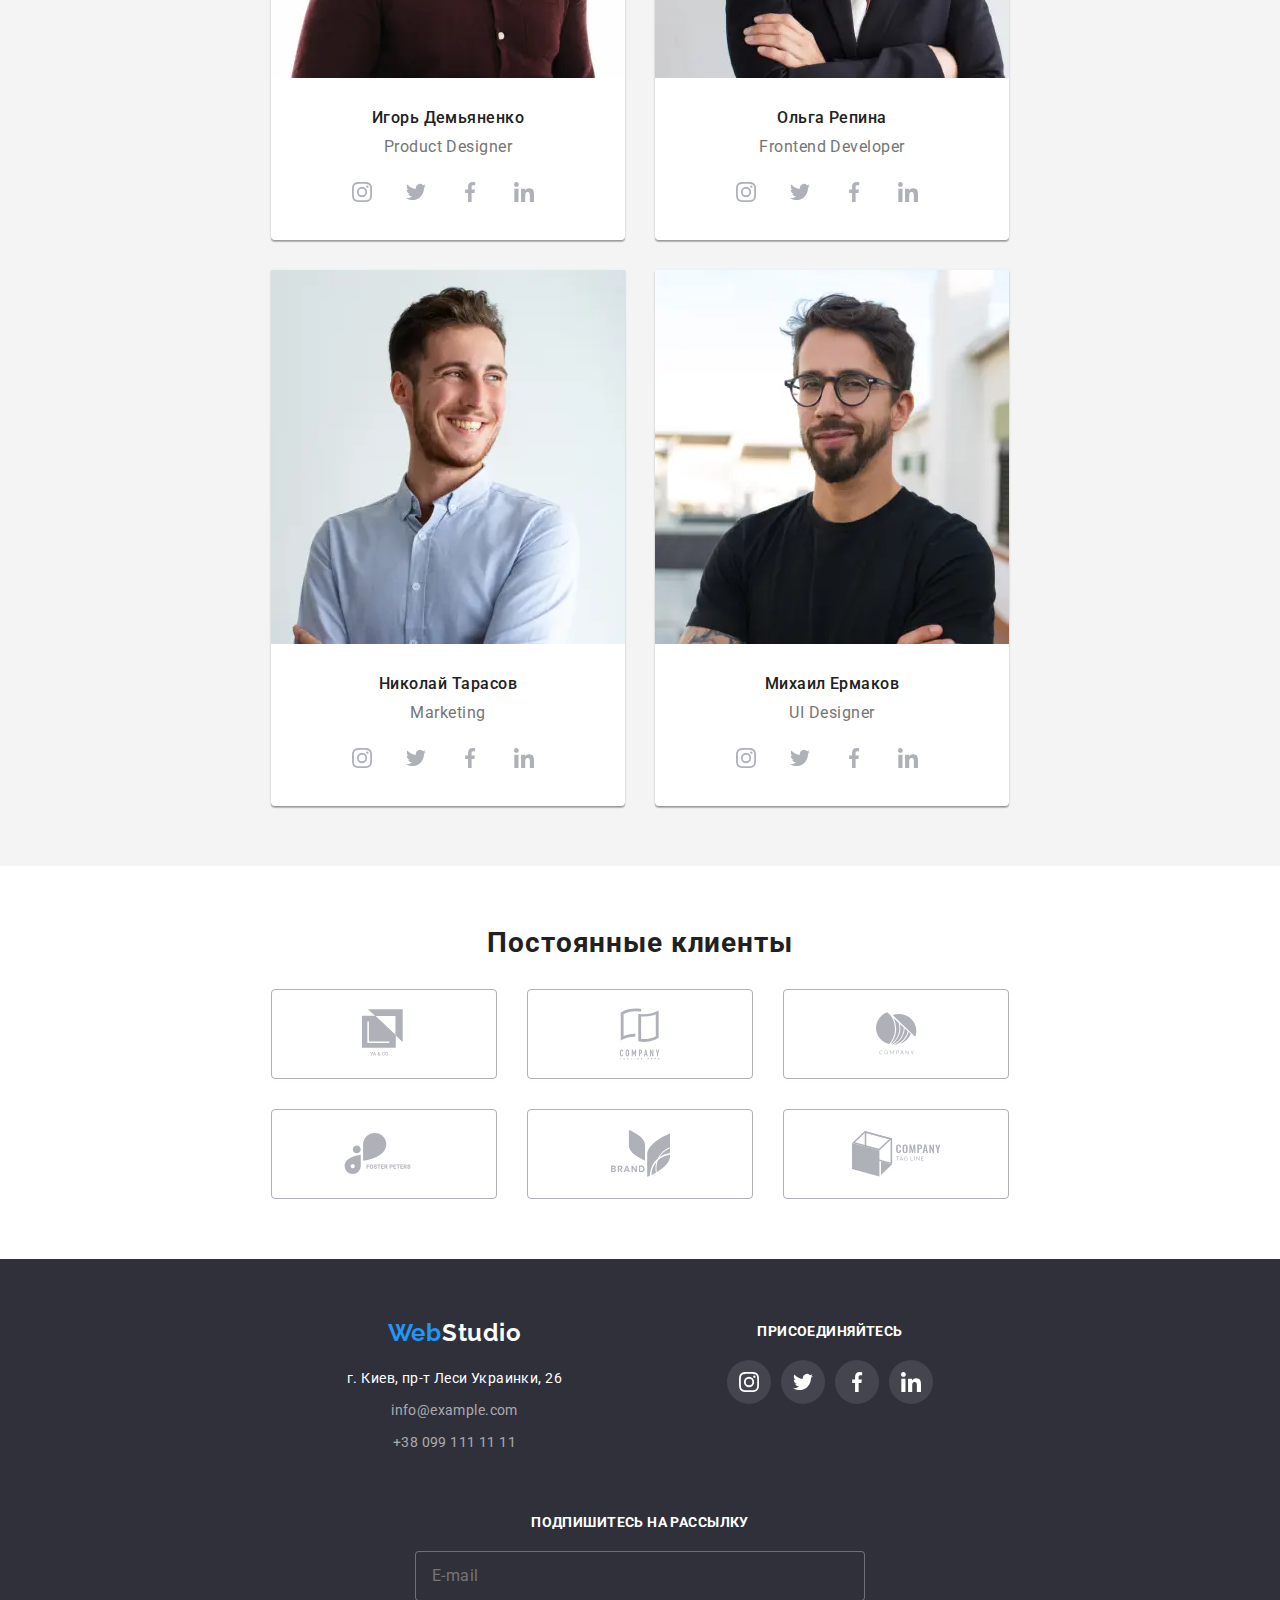
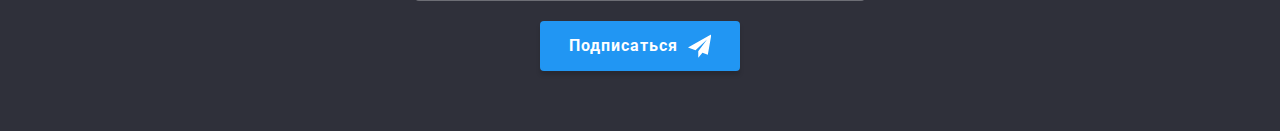
==== commit 59e3b4b8: "Добавляет стили адаптации для Футера, загружает иконки для Хэдера" ====
--- a/index.html
+++ b/index.html
@@ -18,7 +18,7 @@
 
   <body>
     <!--Header-->
-    <!-- <header class="header">
+     <header class="header">
       <div class="container">
         <nav class="nav">
           <a class="logo link" href="./" lang="en"
@@ -39,6 +39,12 @@
               <a class="nav-list-link link" href="#">Контакты</a>
             </li>
           </ul>
+          <button type="button" class="menu-button is-open">
+            <svg width="40" height="40" aria-label="Переключатель мобильного меню">
+              <use class="menu-burger" href="images/decor/sprite-optimize.svg#close"></use>
+              <use class="icone-close" href="images/decor/sprite-optimize.svg#menu-burger"></use>
+            </svg>
+          </button>
         </nav>
         <address class="address">
           <ul class="contact list">
@@ -62,7 +68,7 @@
         </address>
       </div>
     </header>
-    <main> -->
+    <main> 
       <!--Hero-->
 
       <section class="hero">
--- a/css/main.min.css
+++ b/css/main.min.css
@@ -1,2 +1,2 @@
-.visually-hidden{position:absolute !important;clip:rect(1px 1px 1px 1px);clip:rect(1px, 1px, 1px, 1px);padding:0 !important;border:0 !important;height:1px !important;width:1px !important;overflow:hidden}body{font-family:"Roboto",sans-serif}.link{text-decoration:none;font-style:normal}.list{list-style:none}h1,h2,h3,h4,h5,h6{margin:0}ul,ol{margin:0;padding:0}p{margin:0}img{display:block}address{font-style:normal}.container{width:100%;padding:0 15px}@media screen and (min-width: 480px){.container{max-width:480px;margin:0 auto}}@media screen and (min-width: 768px){.container{max-width:768px}}@media screen and (min-width: 1600px){.hero .container{max-width:1600px}.container{max-width:1200px}}.logo{font-family:"Raleway",sans-serif;font-weight:700;font-size:24px;line-height:1.167;letter-spacing:.03em;color:#000}.logo-accent{color:#2196f3}.logo-footer{font-family:"Raleway",sans-serif;font-weight:700;font-size:24px;line-height:1.167;letter-spacing:.03em;color:#000;margin-bottom:20px;display:inline-block}.logo-alt{color:#fff}.modal-btn{font-family:"Roboto",sans-serif;font-weight:700;font-size:16px;line-height:1.87;letter-spacing:.06em;color:#fff;background-color:#2196f3;display:inline-block;min-width:200px;border-radius:4px;border:1px solid transparent;padding:10px 32px;cursor:pointer}.header{padding-top:25px;padding-bottom:25px;border-bottom:1px solid #ececec}.header .container{display:-webkit-box;display:-ms-flexbox;display:flex;-webkit-box-align:center;-ms-flex-align:center;align-items:center}.header .logo{margin-right:93px}.nav{display:-webkit-box;display:-ms-flexbox;display:flex;-webkit-box-align:center;-ms-flex-align:center;align-items:center}.nav-list{display:-webkit-box;display:-ms-flexbox;display:flex}.nav-list-link{font-weight:500;font-size:14px;line-height:1.14;letter-spacing:.02em;padding-bottom:32px;padding-top:32px;color:#212121;-webkit-transition:color 250ms cubic-bezier(0.4, 0, 0.2, 1);transition:color 250ms cubic-bezier(0.4, 0, 0.2, 1)}.nav-list-link:hover,.nav-list-link:focus{color:#2196f3}.current::after{content:"";position:absolute;bottom:-1px;display:block;width:100%;height:4px;background:#2196f3;border-radius:2px}.nav-list-item .current{color:#2196f3;padding-bottom:32px;position:relative}.nav-list-item:not(:last-child){margin-right:50px}.contact-list:not(:last-child){margin-right:50px}.contact{display:-webkit-box;display:-ms-flexbox;display:flex;-webkit-box-align:center;-ms-flex-align:center;align-items:center}.contact-icon{margin-right:10px;fill:currentColor}.contact-link{display:-webkit-box;display:-ms-flexbox;display:flex;-webkit-box-align:center;-ms-flex-align:center;align-items:center}.address .contact-link{font-weight:500;font-size:14px;line-height:1.14;letter-spacing:.02em;color:#757575}.contact-link:hover,.contact-link:focus{color:#2196f3;-webkit-transition:color 250ms cubic-bezier(0.4, 0, 0.2, 1);transition:color 250ms cubic-bezier(0.4, 0, 0.2, 1)}.address{margin-left:auto}.hero{padding-top:118px;padding-bottom:118px;text-align:center;background-image:-webkit-gradient(linear, left top, right top, from(rgba(47,48,58,0.4)), to(rgba(47,48,58,0.4))),url("../images/mobile/backgroundimg-mobile@1x.jpg");background-image:linear-gradient(to right, rgba(47,48,58,0.4), rgba(47,48,58,0.4)),url("../images/mobile/backgroundimg-mobile@1x.jpg");background-size:480px 400px;background-position:center top;background-repeat:no-repeat}.hero-title{font-weight:900;font-size:26px;line-height:1.62;letter-spacing:.06em;text-transform:uppercase;color:#fff;margin-bottom:30px;font-family:"Roboto",sans-serif}@media screen and (min-device-pixel-ratio: 2) and (min-width: 320px), screen and (-webkit-min-device-pixel-ratio: 2) and (min-width: 320px), screen and (min-resolution: 192dpi) and (min-width: 320px), screen and (min-resolution: 2dppx) and (min-width: 320px){.hero{background-image:-webkit-gradient(linear, left top, right top, from(rgba(47,48,58,0.4)), to(rgba(47,48,58,0.4))),url("../images/mobile/backgroundimg-mobile@2x.jpg");background-image:linear-gradient(to right, rgba(47,48,58,0.4), rgba(47,48,58,0.4)),url("../images/mobile/backgroundimg-mobile@2x.jpg")}}@media screen and (min-width: 768px){.hero{background-size:768px 400px;background-image:-webkit-gradient(linear, left top, right top, from(rgba(47,48,58,0.4)), to(rgba(47,48,58,0.4))),url("../images/tablet/backgroundimg-tablet@1x.jpg");background-image:linear-gradient(to right, rgba(47,48,58,0.4), rgba(47,48,58,0.4)),url("../images/tablet/backgroundimg-tablet@1x.jpg")}}@media screen and (min-device-pixel-ratio: 2) and (min-width: 768px), screen and (-webkit-min-device-pixel-ratio: 2) and (min-width: 768px), screen and (min-resolution: 192dpi) and (min-width: 768px), screen and (min-resolution: 2dppx) and (min-width: 768px){.hero{background-image:-webkit-gradient(linear, left top, right top, from(rgba(47,48,58,0.4)), to(rgba(47,48,58,0.4))),url("../images/tablet/backgroundimg-tablet@2x.jpg");background-image:linear-gradient(to right, rgba(47,48,58,0.4), rgba(47,48,58,0.4)),url("../images/tablet/backgroundimg-tablet@2x.jpg")}}@media screen and (min-width: 1600px){.hero{padding-top:200px;padding-bottom:200px;background-image:-webkit-gradient(linear, left top, right top, from(rgba(47,48,58,0.4)), to(rgba(47,48,58,0.4))),url("../images/desktop/backgroundimg-desktop@1x.jpg");background-image:linear-gradient(to right, rgba(47,48,58,0.4), rgba(47,48,58,0.4)),url("../images/desktop/backgroundimg-desktop@1x.jpg");background-size:cover}.hero-title{font-weight:900;font-size:44px;line-height:1.36;letter-spacing:.06em}}@media screen and (min-device-pixel-ratio: 2) and (min-width: 1600px), screen and (-webkit-min-device-pixel-ratio: 2) and (min-width: 1600px), screen and (min-resolution: 192dpi) and (min-width: 1600px), screen and (min-resolution: 2dppx) and (min-width: 1600px){.hero{background-image:-webkit-gradient(linear, left top, right top, from(rgba(47,48,58,0.4)), to(rgba(47,48,58,0.4))),url("../images/desktop/backgroundimg-desktop@2x.jpg");background-image:linear-gradient(to right, rgba(47,48,58,0.4), rgba(47,48,58,0.4)),url("../images/desktop/backgroundimg-desktop@2x.jpg")}}.quality{padding-top:60px;padding-bottom:60px}.quality-list-item{margin-bottom:30px;width:450px}.quality-list-item:nth-child(n+4){margin-bottom:0px}.quality-icon-decor{text-align:center;background:#f5f4f4;border-radius:4px;padding:25px 190px;margin-bottom:30px}.quality-list-title{font-weight:700;font-size:14px;line-height:1.14;letter-spacing:.03em;text-transform:uppercase;text-align:center;color:#212121;margin-bottom:10px}.quality-list-text{font-weight:400;font-size:14px;line-height:1.71;letter-spacing:.03em;color:#757575}@media screen and (min-width: 768px){.quality-list{display:-webkit-box;display:-ms-flexbox;display:flex;-ms-flex-wrap:wrap;flex-wrap:wrap}.quality-list-item{margin-right:30px;width:354px}.quality-list-item:nth-child(2n){margin-right:0}.quality-list-item:nth-child(n+3){margin-bottom:0}.quality-icon-decor{padding:25px 142px}.quality-list-title{text-align:left}}@media screen and (min-width: 1600px){.quality{padding-top:94px;padding-bottom:94px}.quality-list{-ms-flex-wrap:nowrap;flex-wrap:nowrap}.quality-list-item{width:270px}.quality-list-item:nth-child(2n){margin-right:30px}.quality-list-item:nth-child(n+4){margin-right:0}.quality-icon-decor{padding:25px 100px}}.work{display:none}@media screen and (min-width: 1600px){.work{display:block;padding-bottom:94px}.work .container{text-align:center}.work-list{display:-webkit-box;display:-ms-flexbox;display:flex}.work-list-item{margin-right:30px;position:relative}.work-list-item:nth-child(3n){margin-right:0}.work-description{font-weight:700;font-size:14px;line-height:1.14;letter-spacing:.03em;text-align:center;text-transform:uppercase;color:#fff;padding-top:27px;padding-bottom:27px;background-color:rgba(47,48,58,0.8);position:absolute;width:100%;bottom:0}.section-title{font-weight:700;font-size:36px;line-height:1.17;letter-spacing:.03em;color:#212121;margin-bottom:50px}}.team{background:#f5f4f4;padding-top:60px;padding-bottom:60px}.team .container{text-align:center}.team__title{font-weight:700;font-size:28px;line-height:1.179;letter-spacing:.03em;margin-bottom:30px}.team__item{background-color:#fff;-webkit-box-shadow:0px 1px 3px rgba(0,0,0,0.12),0px 1px 1px rgba(0,0,0,0.14),0px 2px 1px rgba(0,0,0,0.2);box-shadow:0px 1px 3px rgba(0,0,0,0.12),0px 1px 1px rgba(0,0,0,0.14),0px 2px 1px rgba(0,0,0,0.2);border-radius:0px 0px 4px 4px;margin-bottom:30px}.team__item:nth-child(n+4){margin-bottom:0}.team__name{font-weight:500;font-size:16px;line-height:1.188;letter-spacing:.03em;margin-bottom:10px;color:#212121}.team__position{font-weight:400;font-size:16px;line-height:1.188;letter-spacing:.03em;color:#757575;margin-bottom:16px}.team__photo--img{margin-bottom:30px}.social-list__icon{width:20px;height:20px;fill:#afb1b8}.social-list{display:-webkit-box;display:-ms-flexbox;display:flex;-webkit-box-pack:center;-ms-flex-pack:center;justify-content:center;-webkit-box-align:center;-ms-flex-align:center;align-items:center}.social-list__item{margin-right:10px;margin-bottom:24px;display:-webkit-box;display:-ms-flexbox;display:flex;-webkit-box-pack:center;-ms-flex-pack:center;justify-content:center;-webkit-box-align:center;-ms-flex-align:center;align-items:center;width:44px;height:44px}@media screen and (min-width: 768px){.team__item{width:354px;margin-right:30px}.team__item:nth-child(n+3){margin-bottom:0}.team__item:nth-child(2n){margin-right:0}.team__list{display:-webkit-box;display:-ms-flexbox;display:flex;-ms-flex-wrap:wrap;flex-wrap:wrap}}@media screen and (min-width: 1600px){.team__item{width:270px;margin-right:30px}.team__item:nth-child(n+1){margin-bottom:0}.team__item:nth-child(2n){margin-right:30px}.team__item:nth-child(n+4){margin-right:0px}.team__list{-ms-flex-wrap:nowrap;flex-wrap:nowrap}.team{padding-top:94px;padding-bottom:94px}.team__title{font-weight:700;font-size:36px;line-height:1.166;letter-spacing:.03em;margin-bottom:50px}.social-list__icon{-webkit-transition:fill 250ms cubic-bezier(0.4, 0, 0.2, 1);transition:fill 250ms cubic-bezier(0.4, 0, 0.2, 1)}.social-list__link:hover .social-list__icon,.social-list__link:focus .social-list__icon{fill:#fff}.social-list__link{display:-webkit-box;display:-ms-flexbox;display:flex;-webkit-box-pack:center;-ms-flex-pack:center;justify-content:center;-webkit-box-align:center;-ms-flex-align:center;align-items:center;width:44px;height:44px;background-color:#fff;border-radius:50%;-webkit-transition:background-color 250ms cubic-bezier(0.4, 0, 0.2, 1);transition:background-color 250ms cubic-bezier(0.4, 0, 0.2, 1)}.social-list__link:hover,.social-list__link:focus{background-color:#2196f3}}.clients{padding-top:60px;padding-bottom:60px;text-align:center}.clients-list{display:-webkit-box;display:-ms-flexbox;display:flex;-webkit-box-pack:center;-ms-flex-pack:center;justify-content:center;-ms-flex-wrap:wrap;flex-wrap:wrap}.section-title{font-weight:700;font-size:28px;line-height:1.179;letter-spacing:.03em;margin-bottom:30px;color:#212121}.icon{fill:#afb1b8;-webkit-transition:fill 250ms cubic-bezier(0.4, 0, 0.2, 1);transition:fill 250ms cubic-bezier(0.4, 0, 0.2, 1)}.clients-list-icon:hover .icon,.clients-list-icon:focus .icon{fill:#2196f3}.clients-list-item{margin-right:30px;margin-bottom:30px}.clients-list-item:nth-child(2n){margin-right:0}.clients-list-item:nth-last-child(-n+2){margin-bottom:0}.clients-list-icon{display:-webkit-box;display:-ms-flexbox;display:flex;-webkit-box-pack:center;-ms-flex-pack:center;justify-content:center;-webkit-box-align:center;-ms-flex-align:center;align-items:center;width:210px;height:90px;border:1px solid #afb1b8;border-radius:4px;-webkit-transition:border 250ms cubic-bezier(0.4, 0, 0.2, 1);transition:border 250ms cubic-bezier(0.4, 0, 0.2, 1)}.clients-list-icon:hover,.clients-list-icon:focus{border:1px solid #2196f3}@media screen and (min-width: 768px){.clients-list-icon{cursor:pointer;width:226px}.clients-list-item:nth-child(2n){margin-right:30px}.clients-list-item:nth-last-child(-n+2){margin-bottom:30px}.clients-list-item:nth-child(3n){margin-right:0}.clients-list-item:nth-last-child(-n+3){margin-bottom:0}}@media screen and (min-width: 1600px){.clients{padding-top:94px;padding-bottom:94px}.clients-list{display:-webkit-box;display:-ms-flexbox;display:flex;-webkit-box-pack:center;-ms-flex-pack:center;justify-content:center;-ms-flex-wrap:nowrap;flex-wrap:nowrap}.section-title{font-weight:700;font-size:36px;line-height:1.167;letter-spacing:.03em;margin-bottom:50px}.clients-list-icon{width:170px}.clients-list-item{margin-bottom:0}.clients-list-item:nth-child(2n){margin-right:30px}.clients-list-item:nth-last-child(-n+2){margin-bottom:0}.clients-list-item:nth-child(3n){margin-right:30px}.clients-list-item:nth-last-child(-n+3){margin-bottom:0}}.footer{background-color:#2f303a;padding-top:60px;padding-bottom:60px;text-align:center}.contact-footer-link{font-weight:400;font-size:14px;line-height:1.71;letter-spacing:.03em;color:rgba(255,255,255,0.6);margin-bottom:8px;-webkit-transition:color 250ms cubic-bezier(0.4, 0, 0.2, 1);transition:color 250ms cubic-bezier(0.4, 0, 0.2, 1)}.contact-footer-link:hover,.contact-footer-link:focus{color:rgba(255,255,255,0.8)}.address-footer{margin-bottom:60px}.address-footer>.contact-footer-link{color:#fff;display:inline-block;margin-bottom:8px}.contacts-footer-list>.contact-footer-link{display:inline-block;margin-bottom:8px}.social-call{font-weight:700;font-size:14px;line-height:1.14;letter-spacing:.03em;text-transform:uppercase;color:#fff;margin-bottom:20px}.social-list-footer{display:-webkit-box;display:-ms-flexbox;display:flex;-webkit-box-align:center;-ms-flex-align:center;align-items:center;-webkit-box-pack:center;-ms-flex-pack:center;justify-content:center;margin-bottom:60px}.social-list-footer-link{background:rgba(255,255,255,0.1);border-radius:50%;width:44px;height:44px;margin-right:10px;display:-webkit-box;display:-ms-flexbox;display:flex;-webkit-box-align:center;-ms-flex-align:center;align-items:center;-webkit-box-pack:center;-ms-flex-pack:center;justify-content:center;-webkit-transition:background-color 250ms cubic-bezier(0.4, 0, 0.2, 1);transition:background-color 250ms cubic-bezier(0.4, 0, 0.2, 1)}.social-list-footer-item:nth-child(4n) .social-list-footer-link{margin-right:0px}.social-list-footer-icon{fill:#fff}.footer-form-input{width:450px;height:50px;border:1px solid rgba(255,255,255,0.3);border-radius:4px;padding-left:16px;margin-bottom:20px;background-color:#2f303a;outline:none;font-weight:400;font-size:16px;line-height:1.25;letter-spacing:.03em;color:rgba(255,255,255,0.6)}.footer-form-btn{width:200px;height:50px;background:#2196f3;-webkit-box-shadow:0px 4px 4px rgba(0,0,0,0.15);box-shadow:0px 4px 4px rgba(0,0,0,0.15);border-radius:4px;border:1px solid transparent;font-weight:700;font-size:16px;line-height:1.87;letter-spacing:.06em;text-align:center;color:#fff;padding:10px 28px;display:-webkit-inline-box;display:-ms-inline-flexbox;display:inline-flex;-webkit-box-pack:center;-ms-flex-pack:center;justify-content:center;-webkit-box-align:center;-ms-flex-align:center;align-items:center}.footer-form-btn-icon{margin-left:10px;fill:#fff}.backdrop{position:fixed;left:0;top:0;width:100%;height:100%;background:rgba(0,0,0,0.2);-webkit-transition:all 250ms cubic-bezier(0.4, 0, 0.2, 1);transition:all 250ms cubic-bezier(0.4, 0, 0.2, 1)}.backdrop.is-hidden{-webkit-transition:all 250ms cubic-bezier(0.4, 0, 0.2, 1) 250ms;transition:all 250ms cubic-bezier(0.4, 0, 0.2, 1) 250ms}.modal{position:absolute;top:50%;left:50%;-webkit-transform:translate(-50%, -50%) scale(1);transform:translate(-50%, -50%) scale(1);-webkit-transition:-webkit-transform 250ms cubic-bezier(0.4, 0, 0.2, 1) 250ms;transition:-webkit-transform 250ms cubic-bezier(0.4, 0, 0.2, 1) 250ms;transition:transform 250ms cubic-bezier(0.4, 0, 0.2, 1) 250ms;transition:transform 250ms cubic-bezier(0.4, 0, 0.2, 1) 250ms, -webkit-transform 250ms cubic-bezier(0.4, 0, 0.2, 1) 250ms;width:528px;min-height:581px;padding:40px;background-color:#fff;font-family:"Roboto",sans-serif;font-style:normal;font-weight:400;font-size:12px;line-height:1.17;letter-spacing:.01em;color:#757575}.backdrop.is-hidden .modal{-webkit-transform:translate(-50%, -50%) scale(0);transform:translate(-50%, -50%) scale(0);-webkit-transition:-webkit-transform 250ms cubic-bezier(0.4, 0, 0.2, 1) 0ms;transition:-webkit-transform 250ms cubic-bezier(0.4, 0, 0.2, 1) 0ms;transition:transform 250ms cubic-bezier(0.4, 0, 0.2, 1) 0ms;transition:transform 250ms cubic-bezier(0.4, 0, 0.2, 1) 0ms, -webkit-transform 250ms cubic-bezier(0.4, 0, 0.2, 1) 0ms}.close-btn{position:absolute;top:8px;right:8px;display:block;width:30px;height:30px;padding:0px;border:1px solid rgba(0,0,0,0.1);border-radius:50%;background-color:#fff;cursor:pointer;-webkit-transition:fill 250ms cubic-bezier(0.4, 0, 0.2, 1) 250ms;transition:fill 250ms cubic-bezier(0.4, 0, 0.2, 1) 250ms}.close-btn:hover,.close-btn:focus{fill:#2196f3}.close-btn-icon{width:11px;height:11px}.is-hidden{opacity:0;visibility:hidden;pointer-events:none}.form-call{font-weight:700;font-size:20px;line-height:1.15;letter-spacing:.03em;text-align:center;color:#212121;margin-bottom:12px}.modal-form{display:-webkit-box;display:-ms-flexbox;display:flex;-webkit-box-orient:vertical;-webkit-box-direction:normal;-ms-flex-direction:column;flex-direction:column}.modal-form-field{margin-bottom:10px}.modal-form-input-wrapper{position:relative;display:block;margin-top:4px}.modal-form-input{width:100%;height:40px;border:1px solid rgba(33,33,33,0.2);border-radius:4px;padding-left:42px}.modal-form-input:focus{outline:none;border-color:#2196f3;-webkit-transition:border-color 250ms cubic-bezier(0.4, 0, 0.2, 1) 250ms;transition:border-color 250ms cubic-bezier(0.4, 0, 0.2, 1) 250ms}.modal-form-icon{position:absolute;top:50%;left:12px;-webkit-transform:translateY(-50%);transform:translateY(-50%);-webkit-transition:fill 250ms cubic-bezier(0.4, 0, 0.2, 1) 250ms;transition:fill 250ms cubic-bezier(0.4, 0, 0.2, 1) 250ms;display:block;width:18px;height:18px}.modal-form-input:focus+.modal-form-icon{fill:#2196f3}.modal-form-user-comment{width:100%;height:120px;border:1px solid rgba(33,33,33,0.2);border-radius:4px;padding:12px 16px;margin-top:4px;resize:none;-webkit-transition:border-color 250ms cubic-bezier(0.4, 0, 0.2, 1) 250ms;transition:border-color 250ms cubic-bezier(0.4, 0, 0.2, 1) 250ms}.modal-form-user-comment:focus{outline:none;border-color:#2196f3}.modal-form-user-comment::-webkit-input-placeholder{color:rgba(117,117,117,0.5)}.modal-form-user-comment:-ms-input-placeholder{color:rgba(117,117,117,0.5)}.modal-form-user-comment::-ms-input-placeholder{color:rgba(117,117,117,0.5)}.modal-form-user-comment::placeholder{color:rgba(117,117,117,0.5)}.modal-form-policy-text{font-weight:400;font-size:14px;line-height:1.71;letter-spacing:.03em;color:#757575;display:-webkit-box;display:-ms-flexbox;display:flex;-webkit-box-align:center;-ms-flex-align:center;align-items:center;-webkit-box-pack:center;-ms-flex-pack:center;justify-content:center;margin-bottom:30px}.modal-form-policy-text::before{content:"";display:inline-block;width:16px;height:15px;border:1px solid #212121;border-radius:2px;margin-right:7px}.modal-form-policy:checked+.modal-form-policy-text::before{background-image:url(../images/decor/checked.svg);background-position:center;border:1px solid #2196f3;background-color:#2196f3}.modal-form-policy-link{color:#2196f3;text-decoration-skip-ink:none;margin-left:5px}.modal-form-btn{font-family:"Roboto",sans-serif;font-weight:700;font-size:16px;line-height:1.87;letter-spacing:.06em;color:#fff;background-color:#188ce8;display:block;width:200px;border-radius:4px;border:1px solid transparent;padding:10px 55px;margin:0 auto;cursor:pointer;-webkit-box-shadow:0px 4px 4px rgba(0,0,0,0.15);box-shadow:0px 4px 4px rgba(0,0,0,0.15)}
+.visually-hidden{position:absolute !important;clip:rect(1px 1px 1px 1px);clip:rect(1px, 1px, 1px, 1px);padding:0 !important;border:0 !important;height:1px !important;width:1px !important;overflow:hidden}body{font-family:"Roboto",sans-serif}.link{text-decoration:none;font-style:normal}.list{list-style:none}h1,h2,h3,h4,h5,h6{margin:0}ul,ol{margin:0;padding:0}p{margin:0}img{display:block}address{font-style:normal}.container{width:100%;padding:0 15px}@media screen and (min-width: 480px){.container{max-width:480px;margin:0 auto}}@media screen and (min-width: 768px){.container{max-width:768px}}@media screen and (min-width: 1600px){.hero .container{max-width:1600px}.container{max-width:1200px}}.logo{font-family:"Raleway",sans-serif;font-weight:700;font-size:24px;line-height:1.167;letter-spacing:.03em;color:#000}.logo-accent{color:#2196f3}.logo-footer{font-family:"Raleway",sans-serif;font-weight:700;font-size:24px;line-height:1.167;letter-spacing:.03em;color:#000;margin-bottom:20px;display:inline-block}.logo-alt{color:#fff}@media screen and (min-width: 480px) and (max-width: 767px){.nav{padding-top:16px;padding-bottom:16px}}@media screen and (min-width: 1600px){.logo-footer,.logo{font-weight:700;font-size:26px;line-height:1.192;letter-spacing:.03em}}.modal-btn{font-family:"Roboto",sans-serif;font-weight:700;font-size:16px;line-height:1.87;letter-spacing:.06em;color:#fff;background-color:#2196f3;display:inline-block;min-width:200px;border-radius:4px;border:1px solid transparent;padding:10px 32px;cursor:pointer}@media screen and (min-width: 480px) and (max-width: 767px){.menu-button{display:-webkit-inline-box;display:-ms-inline-flexbox;display:inline-flex;margin:0;padding:0;border:none;background-color:transparent}.menu-burger{fill:#000}.nav-list{display:none}.address{display:none}}.hero{padding-top:118px;padding-bottom:118px;text-align:center;background-image:-webkit-gradient(linear, left top, right top, from(rgba(47,48,58,0.4)), to(rgba(47,48,58,0.4))),url("../images/mobile/backgroundimg-mobile@1x.jpg");background-image:linear-gradient(to right, rgba(47,48,58,0.4), rgba(47,48,58,0.4)),url("../images/mobile/backgroundimg-mobile@1x.jpg");background-size:480px 400px;background-position:center top;background-repeat:no-repeat}.hero-title{font-weight:900;font-size:26px;line-height:1.62;letter-spacing:.06em;text-transform:uppercase;color:#fff;margin-bottom:30px;font-family:"Roboto",sans-serif}@media screen and (min-device-pixel-ratio: 2) and (min-width: 320px), screen and (-webkit-min-device-pixel-ratio: 2) and (min-width: 320px), screen and (min-resolution: 192dpi) and (min-width: 320px), screen and (min-resolution: 2dppx) and (min-width: 320px){.hero{background-image:-webkit-gradient(linear, left top, right top, from(rgba(47,48,58,0.4)), to(rgba(47,48,58,0.4))),url("../images/mobile/backgroundimg-mobile@2x.jpg");background-image:linear-gradient(to right, rgba(47,48,58,0.4), rgba(47,48,58,0.4)),url("../images/mobile/backgroundimg-mobile@2x.jpg")}}@media screen and (min-width: 768px){.hero{background-size:768px 400px;background-image:-webkit-gradient(linear, left top, right top, from(rgba(47,48,58,0.4)), to(rgba(47,48,58,0.4))),url("../images/tablet/backgroundimg-tablet@1x.jpg");background-image:linear-gradient(to right, rgba(47,48,58,0.4), rgba(47,48,58,0.4)),url("../images/tablet/backgroundimg-tablet@1x.jpg")}}@media screen and (min-device-pixel-ratio: 2) and (min-width: 768px), screen and (-webkit-min-device-pixel-ratio: 2) and (min-width: 768px), screen and (min-resolution: 192dpi) and (min-width: 768px), screen and (min-resolution: 2dppx) and (min-width: 768px){.hero{background-image:-webkit-gradient(linear, left top, right top, from(rgba(47,48,58,0.4)), to(rgba(47,48,58,0.4))),url("../images/tablet/backgroundimg-tablet@2x.jpg");background-image:linear-gradient(to right, rgba(47,48,58,0.4), rgba(47,48,58,0.4)),url("../images/tablet/backgroundimg-tablet@2x.jpg")}}@media screen and (min-width: 1600px){.hero{padding-top:200px;padding-bottom:200px;background-image:-webkit-gradient(linear, left top, right top, from(rgba(47,48,58,0.4)), to(rgba(47,48,58,0.4))),url("../images/desktop/backgroundimg-desktop@1x.jpg");background-image:linear-gradient(to right, rgba(47,48,58,0.4), rgba(47,48,58,0.4)),url("../images/desktop/backgroundimg-desktop@1x.jpg");background-size:cover}.hero-title{font-weight:900;font-size:44px;line-height:1.36;letter-spacing:.06em}}@media screen and (min-device-pixel-ratio: 2) and (min-width: 1600px), screen and (-webkit-min-device-pixel-ratio: 2) and (min-width: 1600px), screen and (min-resolution: 192dpi) and (min-width: 1600px), screen and (min-resolution: 2dppx) and (min-width: 1600px){.hero{background-image:-webkit-gradient(linear, left top, right top, from(rgba(47,48,58,0.4)), to(rgba(47,48,58,0.4))),url("../images/desktop/backgroundimg-desktop@2x.jpg");background-image:linear-gradient(to right, rgba(47,48,58,0.4), rgba(47,48,58,0.4)),url("../images/desktop/backgroundimg-desktop@2x.jpg")}}.quality{padding-top:60px;padding-bottom:60px}.quality-list-item{margin-bottom:30px;width:450px}.quality-list-item:nth-child(n+4){margin-bottom:0px}.quality-icon-decor{text-align:center;background:#f5f4f4;border-radius:4px;padding:25px 190px;margin-bottom:30px}.quality-list-title{font-weight:700;font-size:14px;line-height:1.14;letter-spacing:.03em;text-transform:uppercase;text-align:center;color:#212121;margin-bottom:10px}.quality-list-text{font-weight:400;font-size:14px;line-height:1.71;letter-spacing:.03em;color:#757575}@media screen and (min-width: 768px){.quality-list{display:-webkit-box;display:-ms-flexbox;display:flex;-ms-flex-wrap:wrap;flex-wrap:wrap}.quality-list-item{margin-right:30px;width:354px}.quality-list-item:nth-child(2n){margin-right:0}.quality-list-item:nth-child(n+3){margin-bottom:0}.quality-icon-decor{padding:25px 142px}.quality-list-title{text-align:left}}@media screen and (min-width: 1600px){.quality{padding-top:94px;padding-bottom:94px}.quality-list{-ms-flex-wrap:nowrap;flex-wrap:nowrap}.quality-list-item{width:270px}.quality-list-item:nth-child(2n){margin-right:30px}.quality-list-item:nth-child(n+4){margin-right:0}.quality-icon-decor{padding:25px 100px}}.work{display:none}@media screen and (min-width: 1600px){.work{display:block;padding-bottom:94px}.work .container{text-align:center}.work-list{display:-webkit-box;display:-ms-flexbox;display:flex}.work-list-item{margin-right:30px;position:relative}.work-list-item:nth-child(3n){margin-right:0}.work-description{font-weight:700;font-size:14px;line-height:1.14;letter-spacing:.03em;text-align:center;text-transform:uppercase;color:#fff;padding-top:27px;padding-bottom:27px;background-color:rgba(47,48,58,0.8);position:absolute;width:100%;bottom:0}.section-title{font-weight:700;font-size:36px;line-height:1.17;letter-spacing:.03em;color:#212121;margin-bottom:50px}}.team{background:#f5f4f4;padding-top:60px;padding-bottom:60px}.team .container{text-align:center}.team__title{font-weight:700;font-size:28px;line-height:1.179;letter-spacing:.03em;margin-bottom:30px}.team__item{background-color:#fff;-webkit-box-shadow:0px 1px 3px rgba(0,0,0,0.12),0px 1px 1px rgba(0,0,0,0.14),0px 2px 1px rgba(0,0,0,0.2);box-shadow:0px 1px 3px rgba(0,0,0,0.12),0px 1px 1px rgba(0,0,0,0.14),0px 2px 1px rgba(0,0,0,0.2);border-radius:0px 0px 4px 4px;margin-bottom:30px}.team__item:nth-child(n+4){margin-bottom:0}.team__name{font-weight:500;font-size:16px;line-height:1.188;letter-spacing:.03em;margin-bottom:10px;color:#212121}.team__position{font-weight:400;font-size:16px;line-height:1.188;letter-spacing:.03em;color:#757575;margin-bottom:16px}.team__photo--img{margin-bottom:30px}.social-list__icon{width:20px;height:20px;fill:#afb1b8}.social-list{display:-webkit-box;display:-ms-flexbox;display:flex;-webkit-box-pack:center;-ms-flex-pack:center;justify-content:center;-webkit-box-align:center;-ms-flex-align:center;align-items:center}.social-list__item{margin-right:10px;margin-bottom:24px;display:-webkit-box;display:-ms-flexbox;display:flex;-webkit-box-pack:center;-ms-flex-pack:center;justify-content:center;-webkit-box-align:center;-ms-flex-align:center;align-items:center;width:44px;height:44px}@media screen and (min-width: 768px){.team__item{width:354px;margin-right:30px}.team__item:nth-child(n+3){margin-bottom:0}.team__item:nth-child(2n){margin-right:0}.team__list{display:-webkit-box;display:-ms-flexbox;display:flex;-ms-flex-wrap:wrap;flex-wrap:wrap}}@media screen and (min-width: 1600px){.team__item{width:270px;margin-right:30px}.team__item:nth-child(n+1){margin-bottom:0}.team__item:nth-child(2n){margin-right:30px}.team__item:nth-child(n+4){margin-right:0px}.team__list{-ms-flex-wrap:nowrap;flex-wrap:nowrap}.team{padding-top:94px;padding-bottom:94px}.team__title{font-weight:700;font-size:36px;line-height:1.166;letter-spacing:.03em;margin-bottom:50px}.social-list__icon{-webkit-transition:fill 250ms cubic-bezier(0.4, 0, 0.2, 1);transition:fill 250ms cubic-bezier(0.4, 0, 0.2, 1)}.social-list__link:hover .social-list__icon,.social-list__link:focus .social-list__icon{fill:#fff}.social-list__link{display:-webkit-box;display:-ms-flexbox;display:flex;-webkit-box-pack:center;-ms-flex-pack:center;justify-content:center;-webkit-box-align:center;-ms-flex-align:center;align-items:center;width:44px;height:44px;background-color:#fff;border-radius:50%;-webkit-transition:background-color 250ms cubic-bezier(0.4, 0, 0.2, 1);transition:background-color 250ms cubic-bezier(0.4, 0, 0.2, 1)}.social-list__link:hover,.social-list__link:focus{background-color:#2196f3}}.clients{padding-top:60px;padding-bottom:60px;text-align:center}.clients-list{display:-webkit-box;display:-ms-flexbox;display:flex;-webkit-box-pack:center;-ms-flex-pack:center;justify-content:center;-ms-flex-wrap:wrap;flex-wrap:wrap}.section-title{font-weight:700;font-size:28px;line-height:1.179;letter-spacing:.03em;margin-bottom:30px;color:#212121}.icon{fill:#afb1b8;-webkit-transition:fill 250ms cubic-bezier(0.4, 0, 0.2, 1);transition:fill 250ms cubic-bezier(0.4, 0, 0.2, 1)}.clients-list-icon:hover .icon,.clients-list-icon:focus .icon{fill:#2196f3}.clients-list-item{margin-right:30px;margin-bottom:30px}.clients-list-item:nth-child(2n){margin-right:0}.clients-list-item:nth-last-child(-n+2){margin-bottom:0}.clients-list-icon{display:-webkit-box;display:-ms-flexbox;display:flex;-webkit-box-pack:center;-ms-flex-pack:center;justify-content:center;-webkit-box-align:center;-ms-flex-align:center;align-items:center;width:210px;height:90px;border:1px solid #afb1b8;border-radius:4px;-webkit-transition:border 250ms cubic-bezier(0.4, 0, 0.2, 1);transition:border 250ms cubic-bezier(0.4, 0, 0.2, 1)}.clients-list-icon:hover,.clients-list-icon:focus{border:1px solid #2196f3}@media screen and (min-width: 768px){.clients-list-icon{cursor:pointer;width:226px}.clients-list-item:nth-child(2n){margin-right:30px}.clients-list-item:nth-last-child(-n+2){margin-bottom:30px}.clients-list-item:nth-child(3n){margin-right:0}.clients-list-item:nth-last-child(-n+3){margin-bottom:0}}@media screen and (min-width: 1600px){.clients{padding-top:94px;padding-bottom:94px}.clients-list{display:-webkit-box;display:-ms-flexbox;display:flex;-webkit-box-pack:center;-ms-flex-pack:center;justify-content:center;-ms-flex-wrap:nowrap;flex-wrap:nowrap}.section-title{font-weight:700;font-size:36px;line-height:1.167;letter-spacing:.03em;margin-bottom:50px}.clients-list-icon{width:170px}.clients-list-item{margin-bottom:0}.clients-list-item:nth-child(2n){margin-right:30px}.clients-list-item:nth-last-child(-n+2){margin-bottom:0}.clients-list-item:nth-child(3n){margin-right:30px}.clients-list-item:nth-last-child(-n+3){margin-bottom:0}.clients-list-item:nth-child(6n){margin-right:0}}.footer{background-color:#2f303a;padding-top:60px;padding-bottom:60px;text-align:center}.contact-footer-link{font-weight:400;font-size:14px;line-height:1.71;letter-spacing:.03em;color:rgba(255,255,255,0.6);margin-bottom:8px;-webkit-transition:color 250ms cubic-bezier(0.4, 0, 0.2, 1);transition:color 250ms cubic-bezier(0.4, 0, 0.2, 1)}.contact-footer-link:hover,.contact-footer-link:focus{color:rgba(255,255,255,0.8)}.address-footer{margin-bottom:60px}.address-footer>.contact-footer-link{color:#fff;display:inline-block;margin-bottom:8px}.contacts-footer-list>.contact-footer-link{display:inline-block;margin-bottom:8px}.social-call{font-weight:700;font-size:14px;line-height:1.14;letter-spacing:.03em;text-transform:uppercase;color:#fff;margin-bottom:20px}.social-list-footer{display:-webkit-box;display:-ms-flexbox;display:flex;-webkit-box-align:center;-ms-flex-align:center;align-items:center;-webkit-box-pack:center;-ms-flex-pack:center;justify-content:center;margin-bottom:60px}.social-list-footer-link{background:rgba(255,255,255,0.1);border-radius:50%;width:44px;height:44px;margin-right:10px;display:-webkit-box;display:-ms-flexbox;display:flex;-webkit-box-align:center;-ms-flex-align:center;align-items:center;-webkit-box-pack:center;-ms-flex-pack:center;justify-content:center;-webkit-transition:background-color 250ms cubic-bezier(0.4, 0, 0.2, 1);transition:background-color 250ms cubic-bezier(0.4, 0, 0.2, 1)}.social-list-footer-item:nth-child(4n) .social-list-footer-link{margin-right:0px}.social-list-footer-icon{fill:#fff}@media screen and (min-width: 768px){.footer .container{display:-webkit-box;display:-ms-flexbox;display:flex;-ms-flex-wrap:wrap;flex-wrap:wrap;-webkit-box-align:start;-ms-flex-align:start;align-items:flex-start;-webkit-box-pack:center;-ms-flex-pack:center;justify-content:center}.communications{margin-right:165px}.address-footer{margin-bottom:52px}}@media screen and (min-width: 1600px){.footer{text-align:left}.footer .container{display:-webkit-box;display:-ms-flexbox;display:flex;-ms-flex-wrap:nowrap;flex-wrap:nowrap;-webkit-box-pack:start;-ms-flex-pack:start;justify-content:flex-start}.communications{margin-right:85px}.address-footer{margin-bottom:0}.social-list-footer-link{-webkit-transition:background-color 250ms cubic-bezier(0.4, 0, 0.2, 1);transition:background-color 250ms cubic-bezier(0.4, 0, 0.2, 1)}.social-list-footer-link:hover,.social-list-footer-link:focus{background-color:#2196f3}}.footer-form-input{width:450px;height:50px;border:1px solid rgba(255,255,255,0.3);border-radius:4px;padding-left:16px;margin-bottom:20px;background-color:#2f303a;outline:none;font-weight:400;font-size:16px;line-height:1.25;letter-spacing:.03em;color:rgba(255,255,255,0.6)}.footer-form-btn{width:200px;height:50px;background:#2196f3;-webkit-box-shadow:0px 4px 4px rgba(0,0,0,0.15);box-shadow:0px 4px 4px rgba(0,0,0,0.15);border-radius:4px;border:1px solid transparent;font-weight:700;font-size:16px;line-height:1.87;letter-spacing:.06em;text-align:center;color:#fff;padding:10px 28px;display:-webkit-inline-box;display:-ms-inline-flexbox;display:inline-flex;-webkit-box-pack:center;-ms-flex-pack:center;justify-content:center;-webkit-box-align:center;-ms-flex-align:center;align-items:center}.footer-form-btn-icon{margin-left:10px;fill:#fff}@media screen and (min-width: 768px){.social-footer-subscribe-form{display:-webkit-box;display:-ms-flexbox;display:flex;-webkit-box-orient:vertical;-webkit-box-direction:normal;-ms-flex-direction:column;flex-direction:column;-webkit-box-align:center;-ms-flex-align:center;align-items:center}.social-footer{margin-top:5px}}@media screen and (min-width: 1600px){.social-footer-subscribe-form{margin-top:12px;display:block}.social-list-footer-link{cursor:pointer}.social-footer{margin-top:10px;margin-right:93px}.footer-form-input{width:358px;margin-right:8px}}.backdrop{position:fixed;left:0;top:0;width:100%;height:100%;background:rgba(0,0,0,0.2);-webkit-transition:all 250ms cubic-bezier(0.4, 0, 0.2, 1);transition:all 250ms cubic-bezier(0.4, 0, 0.2, 1)}.backdrop.is-hidden{-webkit-transition:all 250ms cubic-bezier(0.4, 0, 0.2, 1) 250ms;transition:all 250ms cubic-bezier(0.4, 0, 0.2, 1) 250ms}.modal{position:absolute;top:50%;left:50%;-webkit-transform:translate(-50%, -50%) scale(1);transform:translate(-50%, -50%) scale(1);-webkit-transition:-webkit-transform 250ms cubic-bezier(0.4, 0, 0.2, 1) 250ms;transition:-webkit-transform 250ms cubic-bezier(0.4, 0, 0.2, 1) 250ms;transition:transform 250ms cubic-bezier(0.4, 0, 0.2, 1) 250ms;transition:transform 250ms cubic-bezier(0.4, 0, 0.2, 1) 250ms, -webkit-transform 250ms cubic-bezier(0.4, 0, 0.2, 1) 250ms;width:528px;min-height:581px;padding:40px;background-color:#fff;font-family:"Roboto",sans-serif;font-style:normal;font-weight:400;font-size:12px;line-height:1.17;letter-spacing:.01em;color:#757575}.backdrop.is-hidden .modal{-webkit-transform:translate(-50%, -50%) scale(0);transform:translate(-50%, -50%) scale(0);-webkit-transition:-webkit-transform 250ms cubic-bezier(0.4, 0, 0.2, 1) 0ms;transition:-webkit-transform 250ms cubic-bezier(0.4, 0, 0.2, 1) 0ms;transition:transform 250ms cubic-bezier(0.4, 0, 0.2, 1) 0ms;transition:transform 250ms cubic-bezier(0.4, 0, 0.2, 1) 0ms, -webkit-transform 250ms cubic-bezier(0.4, 0, 0.2, 1) 0ms}.close-btn{position:absolute;top:8px;right:8px;display:block;width:30px;height:30px;padding:0px;border:1px solid rgba(0,0,0,0.1);border-radius:50%;background-color:#fff;cursor:pointer;-webkit-transition:fill 250ms cubic-bezier(0.4, 0, 0.2, 1) 250ms;transition:fill 250ms cubic-bezier(0.4, 0, 0.2, 1) 250ms}.close-btn:hover,.close-btn:focus{fill:#2196f3}.close-btn-icon{width:11px;height:11px}.is-hidden{opacity:0;visibility:hidden;pointer-events:none}.form-call{font-weight:700;font-size:20px;line-height:1.15;letter-spacing:.03em;text-align:center;color:#212121;margin-bottom:12px}.modal-form{display:-webkit-box;display:-ms-flexbox;display:flex;-webkit-box-orient:vertical;-webkit-box-direction:normal;-ms-flex-direction:column;flex-direction:column}.modal-form-field{margin-bottom:10px}.modal-form-input-wrapper{position:relative;display:block;margin-top:4px}.modal-form-input{width:100%;height:40px;border:1px solid rgba(33,33,33,0.2);border-radius:4px;padding-left:42px}.modal-form-input:focus{outline:none;border-color:#2196f3;-webkit-transition:border-color 250ms cubic-bezier(0.4, 0, 0.2, 1) 250ms;transition:border-color 250ms cubic-bezier(0.4, 0, 0.2, 1) 250ms}.modal-form-icon{position:absolute;top:50%;left:12px;-webkit-transform:translateY(-50%);transform:translateY(-50%);-webkit-transition:fill 250ms cubic-bezier(0.4, 0, 0.2, 1) 250ms;transition:fill 250ms cubic-bezier(0.4, 0, 0.2, 1) 250ms;display:block;width:18px;height:18px}.modal-form-input:focus+.modal-form-icon{fill:#2196f3}.modal-form-user-comment{width:100%;height:120px;border:1px solid rgba(33,33,33,0.2);border-radius:4px;padding:12px 16px;margin-top:4px;resize:none;-webkit-transition:border-color 250ms cubic-bezier(0.4, 0, 0.2, 1) 250ms;transition:border-color 250ms cubic-bezier(0.4, 0, 0.2, 1) 250ms}.modal-form-user-comment:focus{outline:none;border-color:#2196f3}.modal-form-user-comment::-webkit-input-placeholder{color:rgba(117,117,117,0.5)}.modal-form-user-comment:-ms-input-placeholder{color:rgba(117,117,117,0.5)}.modal-form-user-comment::-ms-input-placeholder{color:rgba(117,117,117,0.5)}.modal-form-user-comment::placeholder{color:rgba(117,117,117,0.5)}.modal-form-policy-text{font-weight:400;font-size:14px;line-height:1.71;letter-spacing:.03em;color:#757575;display:-webkit-box;display:-ms-flexbox;display:flex;-webkit-box-align:center;-ms-flex-align:center;align-items:center;-webkit-box-pack:center;-ms-flex-pack:center;justify-content:center;margin-bottom:30px}.modal-form-policy-text::before{content:"";display:inline-block;width:16px;height:15px;border:1px solid #212121;border-radius:2px;margin-right:7px}.modal-form-policy:checked+.modal-form-policy-text::before{background-image:url(../images/decor/checked.svg);background-position:center;border:1px solid #2196f3;background-color:#2196f3}.modal-form-policy-link{color:#2196f3;text-decoration-skip-ink:none;margin-left:5px}.modal-form-btn{font-family:"Roboto",sans-serif;font-weight:700;font-size:16px;line-height:1.87;letter-spacing:.06em;color:#fff;background-color:#188ce8;display:block;width:200px;border-radius:4px;border:1px solid transparent;padding:10px 55px;margin:0 auto;cursor:pointer;-webkit-box-shadow:0px 4px 4px rgba(0,0,0,0.15);box-shadow:0px 4px 4px rgba(0,0,0,0.15)}
 /*# sourceMappingURL=main.min.css.map */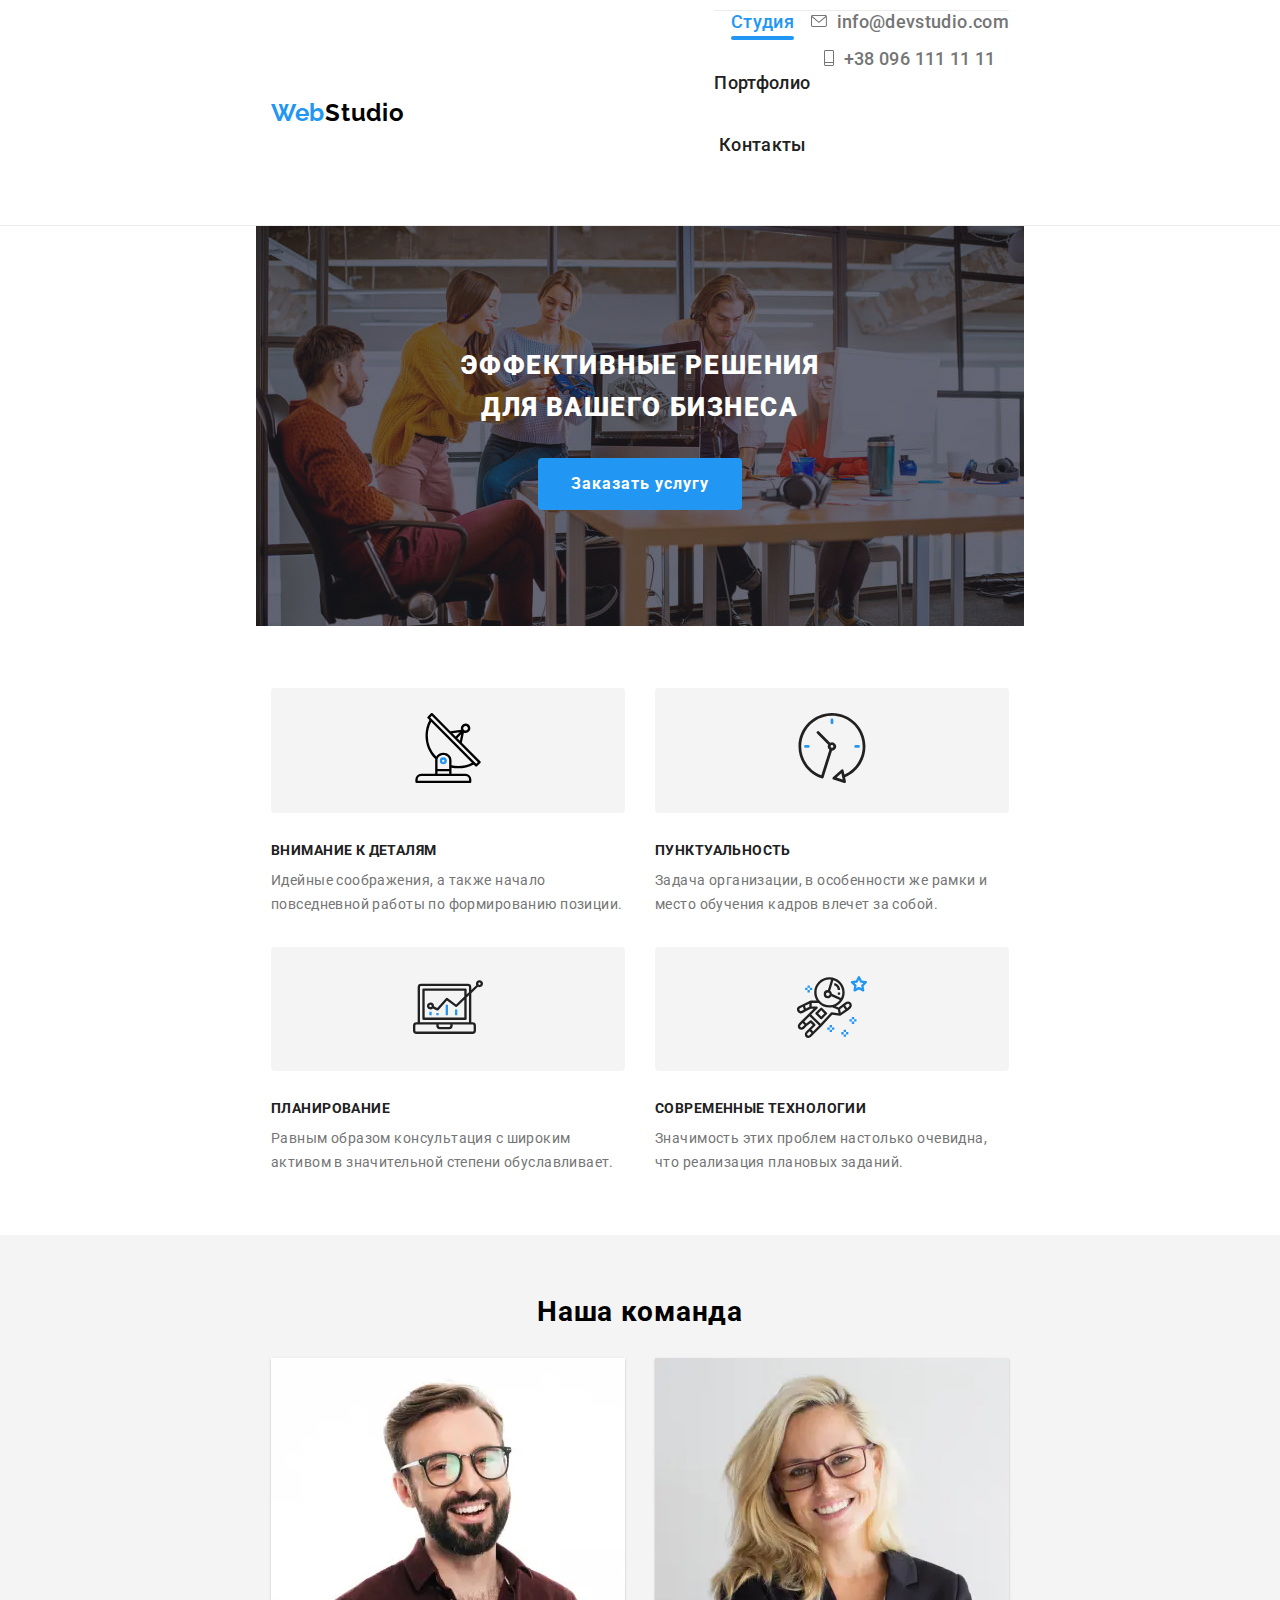
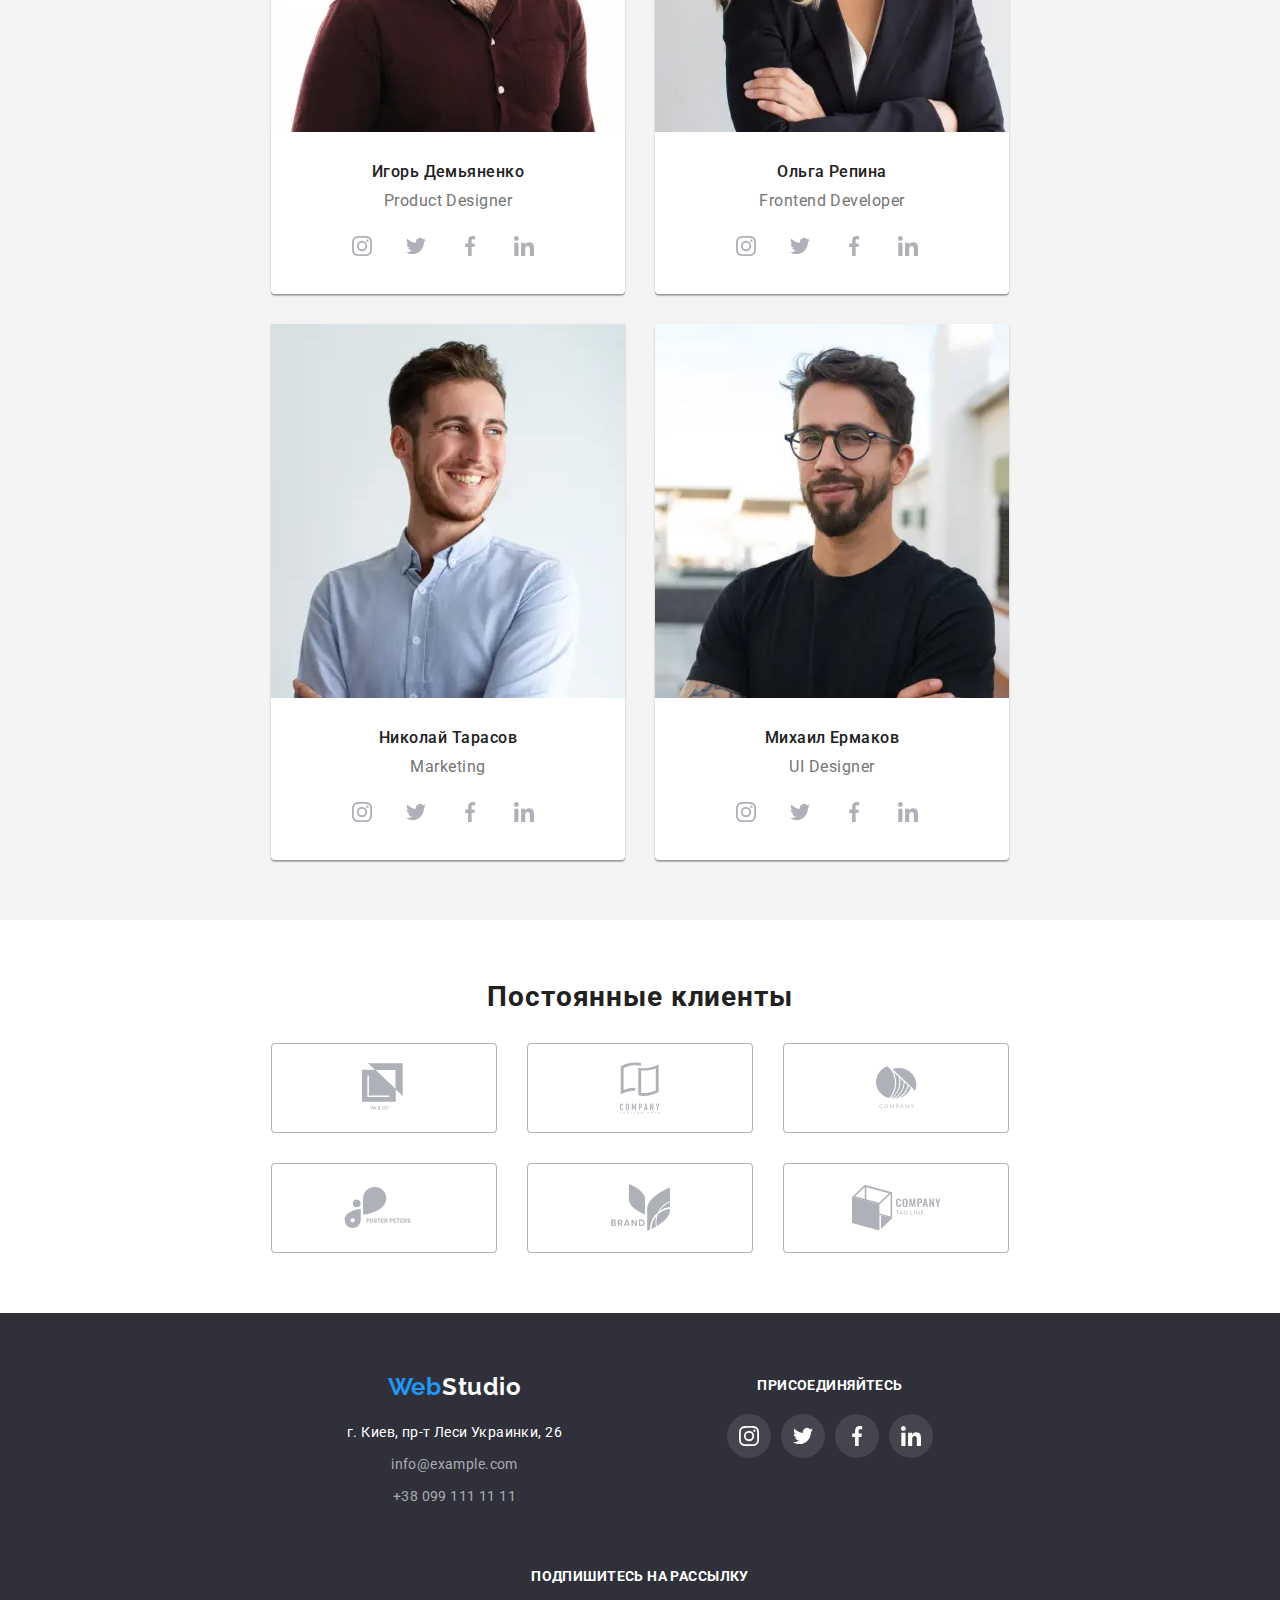
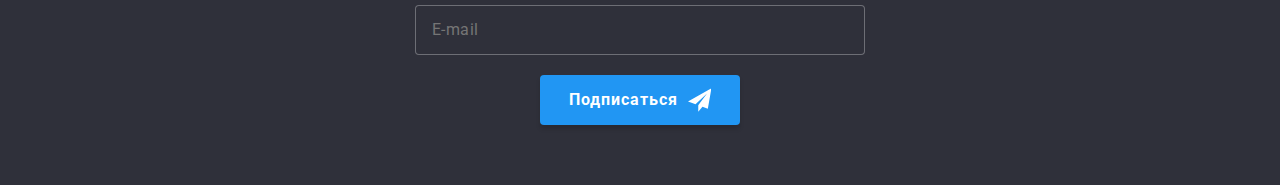
==== commit af7e5ed4: "Устанавливает стили для хэдера на  мобильном  телефоне" ====
--- a/index.html
+++ b/index.html
@@ -21,51 +21,47 @@
      <header class="header">
       <div class="container">
         <nav class="nav">
-          <a class="logo link" href="./" lang="en"
-            ><span class="logo-accent">Web</span>Studio</a
-          >
-          <ul class="nav-list list">
-            <li class="nav-list-item">
-              <a class="nav-list-link current link" href="./index.html"
-                >Студия</a
-              >
-            </li>
-            <li class="nav-list-item">
-              <a class="nav-list-link link" href="./portfolio.html"
-                >Портфолио</a
-              >
-            </li>
-            <li class="nav-list-item">
-              <a class="nav-list-link link" href="#">Контакты</a>
-            </li>
-          </ul>
-          <button type="button" class="menu-button is-open">
+          <a class="logo link" href="./" lang="en"><span class="logo-accent">Web</span>Studio</a>
+          <button type="button" class="menu-button" aria-expanded="false" aria-controls="menu-container" data-menu-button>
             <svg width="40" height="40" aria-label="Переключатель мобильного меню">
-              <use class="menu-burger" href="images/decor/sprite-optimize.svg#close"></use>
-              <use class="icone-close" href="images/decor/sprite-optimize.svg#menu-burger"></use>
+              <use class="menu-burger" href="images/decor/sprite-optimize.svg#menu-burger"></use>
+              <use class="icon-close" href="images/decor/sprite-optimize.svg#close"></use>
             </svg>
           </button>
+          <div class="menu-container" id="menu-container" data-menu>
+            <ul class="nav-list list">
+              <li class="nav-list-item">
+                <a class="nav-list-link current link" href="./index.html">Студия</a>
+              </li>
+              <li class="nav-list-item">
+                <a class="nav-list-link link" href="./portfolio.html">Портфолио</a>
+              </li>
+              <li class="nav-list-item">
+                <a class="nav-list-link link" href="#">Контакты</a>
+              </li>
+            </ul>
+            <address class="address">
+              <ul class="contact list">
+                <li class="contact-list">
+                  <a class="contact-link link" href="mailto:info@devstudio.com"><svg width="16px" height="12px"
+                      class="contact-icon">
+                      <use href="images/decor/sprite-optimize.svg#email"></use>
+                    </svg>
+                    info@devstudio.com
+                  </a>
+                </li>
+                <li class="contact-list">
+                  <a class="contact-link link" href="tel:+380961111111">
+                    <svg width="10px" height="16px" class="contact-icon">
+                      <use href="images/decor/sprite-optimize.svg#tel"></use>
+                    </svg>
+                    +38 096 111 11 11</a>
+                </li>
+              </ul>
+            </address>
+          </div>
         </nav>
-        <address class="address">
-          <ul class="contact list">
-            <li class="contact-list">
-              <a class="contact-link link" href="mailto:info@devstudio.com"
-                ><svg width="16px" height="12px" class="contact-icon">
-                  <use href="images/decor/sprite-optimize.svg#email"></use>
-                </svg>
-                info@devstudio.com
-              </a>
-            </li>
-            <li class="contact-list">
-              <a class="contact-link link" href="tel:+380961111111">
-                <svg width="10px" height="16px" class="contact-icon">
-                  <use href="images/decor/sprite-optimize.svg#tel"></use>
-                </svg>
-                +38 096 111 11 11</a
-              >
-            </li>
-          </ul>
-        </address>
+        
       </div>
     </header>
     <main> 
@@ -578,5 +574,6 @@
       </div>
     </div> -->
     <!-- <script src="./js/modal.js"></script> -->
+    <script src="./js/menu.js"></script>
   </body>
 </html>
--- a/css/main.min.css
+++ b/css/main.min.css
@@ -1,2 +1,2 @@
-.visually-hidden{position:absolute !important;clip:rect(1px 1px 1px 1px);clip:rect(1px, 1px, 1px, 1px);padding:0 !important;border:0 !important;height:1px !important;width:1px !important;overflow:hidden}body{font-family:"Roboto",sans-serif}.link{text-decoration:none;font-style:normal}.list{list-style:none}h1,h2,h3,h4,h5,h6{margin:0}ul,ol{margin:0;padding:0}p{margin:0}img{display:block}address{font-style:normal}.container{width:100%;padding:0 15px}@media screen and (min-width: 480px){.container{max-width:480px;margin:0 auto}}@media screen and (min-width: 768px){.container{max-width:768px}}@media screen and (min-width: 1600px){.hero .container{max-width:1600px}.container{max-width:1200px}}.logo{font-family:"Raleway",sans-serif;font-weight:700;font-size:24px;line-height:1.167;letter-spacing:.03em;color:#000}.logo-accent{color:#2196f3}.logo-footer{font-family:"Raleway",sans-serif;font-weight:700;font-size:24px;line-height:1.167;letter-spacing:.03em;color:#000;margin-bottom:20px;display:inline-block}.logo-alt{color:#fff}@media screen and (min-width: 480px) and (max-width: 767px){.nav{padding-top:16px;padding-bottom:16px}}@media screen and (min-width: 1600px){.logo-footer,.logo{font-weight:700;font-size:26px;line-height:1.192;letter-spacing:.03em}}.modal-btn{font-family:"Roboto",sans-serif;font-weight:700;font-size:16px;line-height:1.87;letter-spacing:.06em;color:#fff;background-color:#2196f3;display:inline-block;min-width:200px;border-radius:4px;border:1px solid transparent;padding:10px 32px;cursor:pointer}@media screen and (min-width: 480px) and (max-width: 767px){.menu-button{display:-webkit-inline-box;display:-ms-inline-flexbox;display:inline-flex;margin:0;padding:0;border:none;background-color:transparent}.menu-burger{fill:#000}.nav-list{display:none}.address{display:none}}.hero{padding-top:118px;padding-bottom:118px;text-align:center;background-image:-webkit-gradient(linear, left top, right top, from(rgba(47,48,58,0.4)), to(rgba(47,48,58,0.4))),url("../images/mobile/backgroundimg-mobile@1x.jpg");background-image:linear-gradient(to right, rgba(47,48,58,0.4), rgba(47,48,58,0.4)),url("../images/mobile/backgroundimg-mobile@1x.jpg");background-size:480px 400px;background-position:center top;background-repeat:no-repeat}.hero-title{font-weight:900;font-size:26px;line-height:1.62;letter-spacing:.06em;text-transform:uppercase;color:#fff;margin-bottom:30px;font-family:"Roboto",sans-serif}@media screen and (min-device-pixel-ratio: 2) and (min-width: 320px), screen and (-webkit-min-device-pixel-ratio: 2) and (min-width: 320px), screen and (min-resolution: 192dpi) and (min-width: 320px), screen and (min-resolution: 2dppx) and (min-width: 320px){.hero{background-image:-webkit-gradient(linear, left top, right top, from(rgba(47,48,58,0.4)), to(rgba(47,48,58,0.4))),url("../images/mobile/backgroundimg-mobile@2x.jpg");background-image:linear-gradient(to right, rgba(47,48,58,0.4), rgba(47,48,58,0.4)),url("../images/mobile/backgroundimg-mobile@2x.jpg")}}@media screen and (min-width: 768px){.hero{background-size:768px 400px;background-image:-webkit-gradient(linear, left top, right top, from(rgba(47,48,58,0.4)), to(rgba(47,48,58,0.4))),url("../images/tablet/backgroundimg-tablet@1x.jpg");background-image:linear-gradient(to right, rgba(47,48,58,0.4), rgba(47,48,58,0.4)),url("../images/tablet/backgroundimg-tablet@1x.jpg")}}@media screen and (min-device-pixel-ratio: 2) and (min-width: 768px), screen and (-webkit-min-device-pixel-ratio: 2) and (min-width: 768px), screen and (min-resolution: 192dpi) and (min-width: 768px), screen and (min-resolution: 2dppx) and (min-width: 768px){.hero{background-image:-webkit-gradient(linear, left top, right top, from(rgba(47,48,58,0.4)), to(rgba(47,48,58,0.4))),url("../images/tablet/backgroundimg-tablet@2x.jpg");background-image:linear-gradient(to right, rgba(47,48,58,0.4), rgba(47,48,58,0.4)),url("../images/tablet/backgroundimg-tablet@2x.jpg")}}@media screen and (min-width: 1600px){.hero{padding-top:200px;padding-bottom:200px;background-image:-webkit-gradient(linear, left top, right top, from(rgba(47,48,58,0.4)), to(rgba(47,48,58,0.4))),url("../images/desktop/backgroundimg-desktop@1x.jpg");background-image:linear-gradient(to right, rgba(47,48,58,0.4), rgba(47,48,58,0.4)),url("../images/desktop/backgroundimg-desktop@1x.jpg");background-size:cover}.hero-title{font-weight:900;font-size:44px;line-height:1.36;letter-spacing:.06em}}@media screen and (min-device-pixel-ratio: 2) and (min-width: 1600px), screen and (-webkit-min-device-pixel-ratio: 2) and (min-width: 1600px), screen and (min-resolution: 192dpi) and (min-width: 1600px), screen and (min-resolution: 2dppx) and (min-width: 1600px){.hero{background-image:-webkit-gradient(linear, left top, right top, from(rgba(47,48,58,0.4)), to(rgba(47,48,58,0.4))),url("../images/desktop/backgroundimg-desktop@2x.jpg");background-image:linear-gradient(to right, rgba(47,48,58,0.4), rgba(47,48,58,0.4)),url("../images/desktop/backgroundimg-desktop@2x.jpg")}}.quality{padding-top:60px;padding-bottom:60px}.quality-list-item{margin-bottom:30px;width:450px}.quality-list-item:nth-child(n+4){margin-bottom:0px}.quality-icon-decor{text-align:center;background:#f5f4f4;border-radius:4px;padding:25px 190px;margin-bottom:30px}.quality-list-title{font-weight:700;font-size:14px;line-height:1.14;letter-spacing:.03em;text-transform:uppercase;text-align:center;color:#212121;margin-bottom:10px}.quality-list-text{font-weight:400;font-size:14px;line-height:1.71;letter-spacing:.03em;color:#757575}@media screen and (min-width: 768px){.quality-list{display:-webkit-box;display:-ms-flexbox;display:flex;-ms-flex-wrap:wrap;flex-wrap:wrap}.quality-list-item{margin-right:30px;width:354px}.quality-list-item:nth-child(2n){margin-right:0}.quality-list-item:nth-child(n+3){margin-bottom:0}.quality-icon-decor{padding:25px 142px}.quality-list-title{text-align:left}}@media screen and (min-width: 1600px){.quality{padding-top:94px;padding-bottom:94px}.quality-list{-ms-flex-wrap:nowrap;flex-wrap:nowrap}.quality-list-item{width:270px}.quality-list-item:nth-child(2n){margin-right:30px}.quality-list-item:nth-child(n+4){margin-right:0}.quality-icon-decor{padding:25px 100px}}.work{display:none}@media screen and (min-width: 1600px){.work{display:block;padding-bottom:94px}.work .container{text-align:center}.work-list{display:-webkit-box;display:-ms-flexbox;display:flex}.work-list-item{margin-right:30px;position:relative}.work-list-item:nth-child(3n){margin-right:0}.work-description{font-weight:700;font-size:14px;line-height:1.14;letter-spacing:.03em;text-align:center;text-transform:uppercase;color:#fff;padding-top:27px;padding-bottom:27px;background-color:rgba(47,48,58,0.8);position:absolute;width:100%;bottom:0}.section-title{font-weight:700;font-size:36px;line-height:1.17;letter-spacing:.03em;color:#212121;margin-bottom:50px}}.team{background:#f5f4f4;padding-top:60px;padding-bottom:60px}.team .container{text-align:center}.team__title{font-weight:700;font-size:28px;line-height:1.179;letter-spacing:.03em;margin-bottom:30px}.team__item{background-color:#fff;-webkit-box-shadow:0px 1px 3px rgba(0,0,0,0.12),0px 1px 1px rgba(0,0,0,0.14),0px 2px 1px rgba(0,0,0,0.2);box-shadow:0px 1px 3px rgba(0,0,0,0.12),0px 1px 1px rgba(0,0,0,0.14),0px 2px 1px rgba(0,0,0,0.2);border-radius:0px 0px 4px 4px;margin-bottom:30px}.team__item:nth-child(n+4){margin-bottom:0}.team__name{font-weight:500;font-size:16px;line-height:1.188;letter-spacing:.03em;margin-bottom:10px;color:#212121}.team__position{font-weight:400;font-size:16px;line-height:1.188;letter-spacing:.03em;color:#757575;margin-bottom:16px}.team__photo--img{margin-bottom:30px}.social-list__icon{width:20px;height:20px;fill:#afb1b8}.social-list{display:-webkit-box;display:-ms-flexbox;display:flex;-webkit-box-pack:center;-ms-flex-pack:center;justify-content:center;-webkit-box-align:center;-ms-flex-align:center;align-items:center}.social-list__item{margin-right:10px;margin-bottom:24px;display:-webkit-box;display:-ms-flexbox;display:flex;-webkit-box-pack:center;-ms-flex-pack:center;justify-content:center;-webkit-box-align:center;-ms-flex-align:center;align-items:center;width:44px;height:44px}@media screen and (min-width: 768px){.team__item{width:354px;margin-right:30px}.team__item:nth-child(n+3){margin-bottom:0}.team__item:nth-child(2n){margin-right:0}.team__list{display:-webkit-box;display:-ms-flexbox;display:flex;-ms-flex-wrap:wrap;flex-wrap:wrap}}@media screen and (min-width: 1600px){.team__item{width:270px;margin-right:30px}.team__item:nth-child(n+1){margin-bottom:0}.team__item:nth-child(2n){margin-right:30px}.team__item:nth-child(n+4){margin-right:0px}.team__list{-ms-flex-wrap:nowrap;flex-wrap:nowrap}.team{padding-top:94px;padding-bottom:94px}.team__title{font-weight:700;font-size:36px;line-height:1.166;letter-spacing:.03em;margin-bottom:50px}.social-list__icon{-webkit-transition:fill 250ms cubic-bezier(0.4, 0, 0.2, 1);transition:fill 250ms cubic-bezier(0.4, 0, 0.2, 1)}.social-list__link:hover .social-list__icon,.social-list__link:focus .social-list__icon{fill:#fff}.social-list__link{display:-webkit-box;display:-ms-flexbox;display:flex;-webkit-box-pack:center;-ms-flex-pack:center;justify-content:center;-webkit-box-align:center;-ms-flex-align:center;align-items:center;width:44px;height:44px;background-color:#fff;border-radius:50%;-webkit-transition:background-color 250ms cubic-bezier(0.4, 0, 0.2, 1);transition:background-color 250ms cubic-bezier(0.4, 0, 0.2, 1)}.social-list__link:hover,.social-list__link:focus{background-color:#2196f3}}.clients{padding-top:60px;padding-bottom:60px;text-align:center}.clients-list{display:-webkit-box;display:-ms-flexbox;display:flex;-webkit-box-pack:center;-ms-flex-pack:center;justify-content:center;-ms-flex-wrap:wrap;flex-wrap:wrap}.section-title{font-weight:700;font-size:28px;line-height:1.179;letter-spacing:.03em;margin-bottom:30px;color:#212121}.icon{fill:#afb1b8;-webkit-transition:fill 250ms cubic-bezier(0.4, 0, 0.2, 1);transition:fill 250ms cubic-bezier(0.4, 0, 0.2, 1)}.clients-list-icon:hover .icon,.clients-list-icon:focus .icon{fill:#2196f3}.clients-list-item{margin-right:30px;margin-bottom:30px}.clients-list-item:nth-child(2n){margin-right:0}.clients-list-item:nth-last-child(-n+2){margin-bottom:0}.clients-list-icon{display:-webkit-box;display:-ms-flexbox;display:flex;-webkit-box-pack:center;-ms-flex-pack:center;justify-content:center;-webkit-box-align:center;-ms-flex-align:center;align-items:center;width:210px;height:90px;border:1px solid #afb1b8;border-radius:4px;-webkit-transition:border 250ms cubic-bezier(0.4, 0, 0.2, 1);transition:border 250ms cubic-bezier(0.4, 0, 0.2, 1)}.clients-list-icon:hover,.clients-list-icon:focus{border:1px solid #2196f3}@media screen and (min-width: 768px){.clients-list-icon{cursor:pointer;width:226px}.clients-list-item:nth-child(2n){margin-right:30px}.clients-list-item:nth-last-child(-n+2){margin-bottom:30px}.clients-list-item:nth-child(3n){margin-right:0}.clients-list-item:nth-last-child(-n+3){margin-bottom:0}}@media screen and (min-width: 1600px){.clients{padding-top:94px;padding-bottom:94px}.clients-list{display:-webkit-box;display:-ms-flexbox;display:flex;-webkit-box-pack:center;-ms-flex-pack:center;justify-content:center;-ms-flex-wrap:nowrap;flex-wrap:nowrap}.section-title{font-weight:700;font-size:36px;line-height:1.167;letter-spacing:.03em;margin-bottom:50px}.clients-list-icon{width:170px}.clients-list-item{margin-bottom:0}.clients-list-item:nth-child(2n){margin-right:30px}.clients-list-item:nth-last-child(-n+2){margin-bottom:0}.clients-list-item:nth-child(3n){margin-right:30px}.clients-list-item:nth-last-child(-n+3){margin-bottom:0}.clients-list-item:nth-child(6n){margin-right:0}}.footer{background-color:#2f303a;padding-top:60px;padding-bottom:60px;text-align:center}.contact-footer-link{font-weight:400;font-size:14px;line-height:1.71;letter-spacing:.03em;color:rgba(255,255,255,0.6);margin-bottom:8px;-webkit-transition:color 250ms cubic-bezier(0.4, 0, 0.2, 1);transition:color 250ms cubic-bezier(0.4, 0, 0.2, 1)}.contact-footer-link:hover,.contact-footer-link:focus{color:rgba(255,255,255,0.8)}.address-footer{margin-bottom:60px}.address-footer>.contact-footer-link{color:#fff;display:inline-block;margin-bottom:8px}.contacts-footer-list>.contact-footer-link{display:inline-block;margin-bottom:8px}.social-call{font-weight:700;font-size:14px;line-height:1.14;letter-spacing:.03em;text-transform:uppercase;color:#fff;margin-bottom:20px}.social-list-footer{display:-webkit-box;display:-ms-flexbox;display:flex;-webkit-box-align:center;-ms-flex-align:center;align-items:center;-webkit-box-pack:center;-ms-flex-pack:center;justify-content:center;margin-bottom:60px}.social-list-footer-link{background:rgba(255,255,255,0.1);border-radius:50%;width:44px;height:44px;margin-right:10px;display:-webkit-box;display:-ms-flexbox;display:flex;-webkit-box-align:center;-ms-flex-align:center;align-items:center;-webkit-box-pack:center;-ms-flex-pack:center;justify-content:center;-webkit-transition:background-color 250ms cubic-bezier(0.4, 0, 0.2, 1);transition:background-color 250ms cubic-bezier(0.4, 0, 0.2, 1)}.social-list-footer-item:nth-child(4n) .social-list-footer-link{margin-right:0px}.social-list-footer-icon{fill:#fff}@media screen and (min-width: 768px){.footer .container{display:-webkit-box;display:-ms-flexbox;display:flex;-ms-flex-wrap:wrap;flex-wrap:wrap;-webkit-box-align:start;-ms-flex-align:start;align-items:flex-start;-webkit-box-pack:center;-ms-flex-pack:center;justify-content:center}.communications{margin-right:165px}.address-footer{margin-bottom:52px}}@media screen and (min-width: 1600px){.footer{text-align:left}.footer .container{display:-webkit-box;display:-ms-flexbox;display:flex;-ms-flex-wrap:nowrap;flex-wrap:nowrap;-webkit-box-pack:start;-ms-flex-pack:start;justify-content:flex-start}.communications{margin-right:85px}.address-footer{margin-bottom:0}.social-list-footer-link{-webkit-transition:background-color 250ms cubic-bezier(0.4, 0, 0.2, 1);transition:background-color 250ms cubic-bezier(0.4, 0, 0.2, 1)}.social-list-footer-link:hover,.social-list-footer-link:focus{background-color:#2196f3}}.footer-form-input{width:450px;height:50px;border:1px solid rgba(255,255,255,0.3);border-radius:4px;padding-left:16px;margin-bottom:20px;background-color:#2f303a;outline:none;font-weight:400;font-size:16px;line-height:1.25;letter-spacing:.03em;color:rgba(255,255,255,0.6)}.footer-form-btn{width:200px;height:50px;background:#2196f3;-webkit-box-shadow:0px 4px 4px rgba(0,0,0,0.15);box-shadow:0px 4px 4px rgba(0,0,0,0.15);border-radius:4px;border:1px solid transparent;font-weight:700;font-size:16px;line-height:1.87;letter-spacing:.06em;text-align:center;color:#fff;padding:10px 28px;display:-webkit-inline-box;display:-ms-inline-flexbox;display:inline-flex;-webkit-box-pack:center;-ms-flex-pack:center;justify-content:center;-webkit-box-align:center;-ms-flex-align:center;align-items:center}.footer-form-btn-icon{margin-left:10px;fill:#fff}@media screen and (min-width: 768px){.social-footer-subscribe-form{display:-webkit-box;display:-ms-flexbox;display:flex;-webkit-box-orient:vertical;-webkit-box-direction:normal;-ms-flex-direction:column;flex-direction:column;-webkit-box-align:center;-ms-flex-align:center;align-items:center}.social-footer{margin-top:5px}}@media screen and (min-width: 1600px){.social-footer-subscribe-form{margin-top:12px;display:block}.social-list-footer-link{cursor:pointer}.social-footer{margin-top:10px;margin-right:93px}.footer-form-input{width:358px;margin-right:8px}}.backdrop{position:fixed;left:0;top:0;width:100%;height:100%;background:rgba(0,0,0,0.2);-webkit-transition:all 250ms cubic-bezier(0.4, 0, 0.2, 1);transition:all 250ms cubic-bezier(0.4, 0, 0.2, 1)}.backdrop.is-hidden{-webkit-transition:all 250ms cubic-bezier(0.4, 0, 0.2, 1) 250ms;transition:all 250ms cubic-bezier(0.4, 0, 0.2, 1) 250ms}.modal{position:absolute;top:50%;left:50%;-webkit-transform:translate(-50%, -50%) scale(1);transform:translate(-50%, -50%) scale(1);-webkit-transition:-webkit-transform 250ms cubic-bezier(0.4, 0, 0.2, 1) 250ms;transition:-webkit-transform 250ms cubic-bezier(0.4, 0, 0.2, 1) 250ms;transition:transform 250ms cubic-bezier(0.4, 0, 0.2, 1) 250ms;transition:transform 250ms cubic-bezier(0.4, 0, 0.2, 1) 250ms, -webkit-transform 250ms cubic-bezier(0.4, 0, 0.2, 1) 250ms;width:528px;min-height:581px;padding:40px;background-color:#fff;font-family:"Roboto",sans-serif;font-style:normal;font-weight:400;font-size:12px;line-height:1.17;letter-spacing:.01em;color:#757575}.backdrop.is-hidden .modal{-webkit-transform:translate(-50%, -50%) scale(0);transform:translate(-50%, -50%) scale(0);-webkit-transition:-webkit-transform 250ms cubic-bezier(0.4, 0, 0.2, 1) 0ms;transition:-webkit-transform 250ms cubic-bezier(0.4, 0, 0.2, 1) 0ms;transition:transform 250ms cubic-bezier(0.4, 0, 0.2, 1) 0ms;transition:transform 250ms cubic-bezier(0.4, 0, 0.2, 1) 0ms, -webkit-transform 250ms cubic-bezier(0.4, 0, 0.2, 1) 0ms}.close-btn{position:absolute;top:8px;right:8px;display:block;width:30px;height:30px;padding:0px;border:1px solid rgba(0,0,0,0.1);border-radius:50%;background-color:#fff;cursor:pointer;-webkit-transition:fill 250ms cubic-bezier(0.4, 0, 0.2, 1) 250ms;transition:fill 250ms cubic-bezier(0.4, 0, 0.2, 1) 250ms}.close-btn:hover,.close-btn:focus{fill:#2196f3}.close-btn-icon{width:11px;height:11px}.is-hidden{opacity:0;visibility:hidden;pointer-events:none}.form-call{font-weight:700;font-size:20px;line-height:1.15;letter-spacing:.03em;text-align:center;color:#212121;margin-bottom:12px}.modal-form{display:-webkit-box;display:-ms-flexbox;display:flex;-webkit-box-orient:vertical;-webkit-box-direction:normal;-ms-flex-direction:column;flex-direction:column}.modal-form-field{margin-bottom:10px}.modal-form-input-wrapper{position:relative;display:block;margin-top:4px}.modal-form-input{width:100%;height:40px;border:1px solid rgba(33,33,33,0.2);border-radius:4px;padding-left:42px}.modal-form-input:focus{outline:none;border-color:#2196f3;-webkit-transition:border-color 250ms cubic-bezier(0.4, 0, 0.2, 1) 250ms;transition:border-color 250ms cubic-bezier(0.4, 0, 0.2, 1) 250ms}.modal-form-icon{position:absolute;top:50%;left:12px;-webkit-transform:translateY(-50%);transform:translateY(-50%);-webkit-transition:fill 250ms cubic-bezier(0.4, 0, 0.2, 1) 250ms;transition:fill 250ms cubic-bezier(0.4, 0, 0.2, 1) 250ms;display:block;width:18px;height:18px}.modal-form-input:focus+.modal-form-icon{fill:#2196f3}.modal-form-user-comment{width:100%;height:120px;border:1px solid rgba(33,33,33,0.2);border-radius:4px;padding:12px 16px;margin-top:4px;resize:none;-webkit-transition:border-color 250ms cubic-bezier(0.4, 0, 0.2, 1) 250ms;transition:border-color 250ms cubic-bezier(0.4, 0, 0.2, 1) 250ms}.modal-form-user-comment:focus{outline:none;border-color:#2196f3}.modal-form-user-comment::-webkit-input-placeholder{color:rgba(117,117,117,0.5)}.modal-form-user-comment:-ms-input-placeholder{color:rgba(117,117,117,0.5)}.modal-form-user-comment::-ms-input-placeholder{color:rgba(117,117,117,0.5)}.modal-form-user-comment::placeholder{color:rgba(117,117,117,0.5)}.modal-form-policy-text{font-weight:400;font-size:14px;line-height:1.71;letter-spacing:.03em;color:#757575;display:-webkit-box;display:-ms-flexbox;display:flex;-webkit-box-align:center;-ms-flex-align:center;align-items:center;-webkit-box-pack:center;-ms-flex-pack:center;justify-content:center;margin-bottom:30px}.modal-form-policy-text::before{content:"";display:inline-block;width:16px;height:15px;border:1px solid #212121;border-radius:2px;margin-right:7px}.modal-form-policy:checked+.modal-form-policy-text::before{background-image:url(../images/decor/checked.svg);background-position:center;border:1px solid #2196f3;background-color:#2196f3}.modal-form-policy-link{color:#2196f3;text-decoration-skip-ink:none;margin-left:5px}.modal-form-btn{font-family:"Roboto",sans-serif;font-weight:700;font-size:16px;line-height:1.87;letter-spacing:.06em;color:#fff;background-color:#188ce8;display:block;width:200px;border-radius:4px;border:1px solid transparent;padding:10px 55px;margin:0 auto;cursor:pointer;-webkit-box-shadow:0px 4px 4px rgba(0,0,0,0.15);box-shadow:0px 4px 4px rgba(0,0,0,0.15)}
+.visually-hidden{position:absolute !important;clip:rect(1px 1px 1px 1px);clip:rect(1px, 1px, 1px, 1px);padding:0 !important;border:0 !important;height:1px !important;width:1px !important;overflow:hidden}body{font-family:"Roboto",sans-serif}.link{text-decoration:none;font-style:normal}.list{list-style:none}h1,h2,h3,h4,h5,h6{margin:0}ul,ol{margin:0;padding:0}p{margin:0}img{display:block}address{font-style:normal}.container{width:100%;padding:0 15px}@media screen and (min-width: 480px){.container{max-width:480px;margin:0 auto}}@media screen and (min-width: 768px){.container{max-width:768px}}@media screen and (min-width: 1600px){.hero .container{max-width:1600px}.container{max-width:1200px}}.logo{font-family:"Raleway",sans-serif;font-weight:700;font-size:24px;line-height:1.167;letter-spacing:.03em;color:#000}.logo-accent{color:#2196f3}.logo-footer{font-family:"Raleway",sans-serif;font-weight:700;font-size:24px;line-height:1.167;letter-spacing:.03em;color:#000;margin-bottom:20px;display:inline-block}.logo-alt{color:#fff}@media screen and (min-width: 1600px){.logo-footer,.logo{font-weight:700;font-size:26px;line-height:1.192;letter-spacing:.03em}}.modal-btn{font-family:"Roboto",sans-serif;font-weight:700;font-size:16px;line-height:1.87;letter-spacing:.06em;color:#fff;background-color:#2196f3;display:inline-block;min-width:200px;border-radius:4px;border:1px solid transparent;padding:10px 32px;cursor:pointer}.header{position:relative;padding-top:10px;padding-bottom:10px;border-bottom:1px solid #ececec}.header .nav{display:-webkit-box;display:-ms-flexbox;display:flex;-webkit-box-align:center;-ms-flex-align:center;align-items:center;-webkit-box-pack:justify;-ms-flex-pack:justify;justify-content:space-between}.menu-button{display:-webkit-inline-box;display:-ms-inline-flexbox;display:inline-flex;margin:0;padding:0;border:none;background-color:transparent;text-align:center}.menu-button:hover{fill:#2196f3}@media screen and (min-width: 768px){.menu-button{display:none}}.menu-button .icon-close{display:none}.menu-button.is-open .icon-close{display:block}.menu-button.is-open .menu-burger{display:none}.menu-container{background-color:#fff;text-align:center;border-top:1px solid #ececec}@media screen and (max-width: 767px){.menu-container{display:none;position:absolute;padding-top:60px;padding-bottom:60px;top:100%;left:0;height:393px;width:100%}.menu-container.is-open{display:block}}@media screen and (min-width: 768px){.menu-container{display:-webkit-box;display:-ms-flexbox;display:flex}}.nav-list-link{font-weight:500;font-size:18px;line-height:1.166;letter-spacing:.02em;color:#212121;position:relative;padding-bottom:8px;-webkit-transition:color 250ms cubic-bezier(0.4, 0, 0.2, 1);transition:color 250ms cubic-bezier(0.4, 0, 0.2, 1)}.nav-list-link:hover,.nav-list-link:focus,.nav-list-link:active{color:#2196f3}.nav-list-link.current::after{content:"";position:absolute;display:block;width:100%;height:4px;background-color:#2196f3;left:0;bottom:0;border-radius:2px}.nav-list-item{margin-bottom:40px}.nav-list-item .current{color:#2196f3;text-align:center}.nav-list-item:nth-child(3n){margin-bottom:60px}.contact-list{margin-bottom:16px}.contact-list:nth-child(2n){margin-bottom:0}.contact-link{font-weight:500;font-size:18px;line-height:1.166;letter-spacing:.02em;display:-webkit-box;display:-ms-flexbox;display:flex;-webkit-box-align:center;-ms-flex-align:center;align-items:center;-webkit-box-pack:center;-ms-flex-pack:center;justify-content:center;color:#757575;-webkit-transition:color 250ms cubic-bezier(0.4, 0, 0.2, 1);transition:color 250ms cubic-bezier(0.4, 0, 0.2, 1)}.contact-link:hover,.contact-link:focus,.contact-link:active{color:#2196f3}.contact-icon{fill:currentColor;margin-right:10px;-webkit-transition:fill 250ms cubic-bezier(0.4, 0, 0.2, 1);transition:fill 250ms cubic-bezier(0.4, 0, 0.2, 1)}.contact-icon:hover,.contact-icon:focus,.contact-icon:active{fill:#2196f3}.hero{padding-top:118px;padding-bottom:118px;text-align:center;background-image:-webkit-gradient(linear, left top, right top, from(rgba(47,48,58,0.4)), to(rgba(47,48,58,0.4))),url("../images/mobile/backgroundimg-mobile@1x.jpg");background-image:linear-gradient(to right, rgba(47,48,58,0.4), rgba(47,48,58,0.4)),url("../images/mobile/backgroundimg-mobile@1x.jpg");background-size:480px 400px;background-position:center top;background-repeat:no-repeat}.hero-title{font-weight:900;font-size:26px;line-height:1.62;letter-spacing:.06em;text-transform:uppercase;color:#fff;margin-bottom:30px;font-family:"Roboto",sans-serif}@media screen and (min-device-pixel-ratio: 2) and (min-width: 320px), screen and (-webkit-min-device-pixel-ratio: 2) and (min-width: 320px), screen and (min-resolution: 192dpi) and (min-width: 320px), screen and (min-resolution: 2dppx) and (min-width: 320px){.hero{background-image:-webkit-gradient(linear, left top, right top, from(rgba(47,48,58,0.4)), to(rgba(47,48,58,0.4))),url("../images/mobile/backgroundimg-mobile@2x.jpg");background-image:linear-gradient(to right, rgba(47,48,58,0.4), rgba(47,48,58,0.4)),url("../images/mobile/backgroundimg-mobile@2x.jpg")}}@media screen and (min-width: 768px){.hero{background-size:768px 400px;background-image:-webkit-gradient(linear, left top, right top, from(rgba(47,48,58,0.4)), to(rgba(47,48,58,0.4))),url("../images/tablet/backgroundimg-tablet@1x.jpg");background-image:linear-gradient(to right, rgba(47,48,58,0.4), rgba(47,48,58,0.4)),url("../images/tablet/backgroundimg-tablet@1x.jpg")}}@media screen and (min-device-pixel-ratio: 2) and (min-width: 768px), screen and (-webkit-min-device-pixel-ratio: 2) and (min-width: 768px), screen and (min-resolution: 192dpi) and (min-width: 768px), screen and (min-resolution: 2dppx) and (min-width: 768px){.hero{background-image:-webkit-gradient(linear, left top, right top, from(rgba(47,48,58,0.4)), to(rgba(47,48,58,0.4))),url("../images/tablet/backgroundimg-tablet@2x.jpg");background-image:linear-gradient(to right, rgba(47,48,58,0.4), rgba(47,48,58,0.4)),url("../images/tablet/backgroundimg-tablet@2x.jpg")}}@media screen and (min-width: 1600px){.hero{padding-top:200px;padding-bottom:200px;background-image:-webkit-gradient(linear, left top, right top, from(rgba(47,48,58,0.4)), to(rgba(47,48,58,0.4))),url("../images/desktop/backgroundimg-desktop@1x.jpg");background-image:linear-gradient(to right, rgba(47,48,58,0.4), rgba(47,48,58,0.4)),url("../images/desktop/backgroundimg-desktop@1x.jpg");background-size:cover}.hero-title{font-weight:900;font-size:44px;line-height:1.36;letter-spacing:.06em}}@media screen and (min-device-pixel-ratio: 2) and (min-width: 1600px), screen and (-webkit-min-device-pixel-ratio: 2) and (min-width: 1600px), screen and (min-resolution: 192dpi) and (min-width: 1600px), screen and (min-resolution: 2dppx) and (min-width: 1600px){.hero{background-image:-webkit-gradient(linear, left top, right top, from(rgba(47,48,58,0.4)), to(rgba(47,48,58,0.4))),url("../images/desktop/backgroundimg-desktop@2x.jpg");background-image:linear-gradient(to right, rgba(47,48,58,0.4), rgba(47,48,58,0.4)),url("../images/desktop/backgroundimg-desktop@2x.jpg")}}.quality{padding-top:60px;padding-bottom:60px}.quality-list-item{margin-bottom:30px;width:450px}.quality-list-item:nth-child(n+4){margin-bottom:0px}.quality-icon-decor{text-align:center;background:#f5f4f4;border-radius:4px;padding:25px 190px;margin-bottom:30px}.quality-list-title{font-weight:700;font-size:14px;line-height:1.14;letter-spacing:.03em;text-transform:uppercase;text-align:center;color:#212121;margin-bottom:10px}.quality-list-text{font-weight:400;font-size:14px;line-height:1.71;letter-spacing:.03em;color:#757575}@media screen and (min-width: 768px){.quality-list{display:-webkit-box;display:-ms-flexbox;display:flex;-ms-flex-wrap:wrap;flex-wrap:wrap}.quality-list-item{margin-right:30px;width:354px}.quality-list-item:nth-child(2n){margin-right:0}.quality-list-item:nth-child(n+3){margin-bottom:0}.quality-icon-decor{padding:25px 142px}.quality-list-title{text-align:left}}@media screen and (min-width: 1600px){.quality{padding-top:94px;padding-bottom:94px}.quality-list{-ms-flex-wrap:nowrap;flex-wrap:nowrap}.quality-list-item{width:270px}.quality-list-item:nth-child(2n){margin-right:30px}.quality-list-item:nth-child(n+4){margin-right:0}.quality-icon-decor{padding:25px 100px}}.work{display:none}@media screen and (min-width: 1600px){.work{display:block;padding-bottom:94px}.work .container{text-align:center}.work-list{display:-webkit-box;display:-ms-flexbox;display:flex}.work-list-item{margin-right:30px;position:relative}.work-list-item:nth-child(3n){margin-right:0}.work-description{font-weight:700;font-size:14px;line-height:1.14;letter-spacing:.03em;text-align:center;text-transform:uppercase;color:#fff;padding-top:27px;padding-bottom:27px;background-color:rgba(47,48,58,0.8);position:absolute;width:100%;bottom:0}.section-title{font-weight:700;font-size:36px;line-height:1.17;letter-spacing:.03em;color:#212121;margin-bottom:50px}}.team{background:#f5f4f4;padding-top:60px;padding-bottom:60px}.team .container{text-align:center}.team__title{font-weight:700;font-size:28px;line-height:1.179;letter-spacing:.03em;margin-bottom:30px}.team__item{background-color:#fff;-webkit-box-shadow:0px 1px 3px rgba(0,0,0,0.12),0px 1px 1px rgba(0,0,0,0.14),0px 2px 1px rgba(0,0,0,0.2);box-shadow:0px 1px 3px rgba(0,0,0,0.12),0px 1px 1px rgba(0,0,0,0.14),0px 2px 1px rgba(0,0,0,0.2);border-radius:0px 0px 4px 4px;margin-bottom:30px}.team__item:nth-child(n+4){margin-bottom:0}.team__name{font-weight:500;font-size:16px;line-height:1.188;letter-spacing:.03em;margin-bottom:10px;color:#212121}.team__position{font-weight:400;font-size:16px;line-height:1.188;letter-spacing:.03em;color:#757575;margin-bottom:16px}.team__photo--img{margin-bottom:30px}.social-list__icon{width:20px;height:20px;fill:#afb1b8}.social-list{display:-webkit-box;display:-ms-flexbox;display:flex;-webkit-box-pack:center;-ms-flex-pack:center;justify-content:center;-webkit-box-align:center;-ms-flex-align:center;align-items:center}.social-list__item{margin-right:10px;margin-bottom:24px;display:-webkit-box;display:-ms-flexbox;display:flex;-webkit-box-pack:center;-ms-flex-pack:center;justify-content:center;-webkit-box-align:center;-ms-flex-align:center;align-items:center;width:44px;height:44px}@media screen and (min-width: 768px){.team__item{width:354px;margin-right:30px}.team__item:nth-child(n+3){margin-bottom:0}.team__item:nth-child(2n){margin-right:0}.team__list{display:-webkit-box;display:-ms-flexbox;display:flex;-ms-flex-wrap:wrap;flex-wrap:wrap}}@media screen and (min-width: 1600px){.team__item{width:270px;margin-right:30px}.team__item:nth-child(n+1){margin-bottom:0}.team__item:nth-child(2n){margin-right:30px}.team__item:nth-child(n+4){margin-right:0px}.team__list{-ms-flex-wrap:nowrap;flex-wrap:nowrap}.team{padding-top:94px;padding-bottom:94px}.team__title{font-weight:700;font-size:36px;line-height:1.166;letter-spacing:.03em;margin-bottom:50px}.social-list__icon{-webkit-transition:fill 250ms cubic-bezier(0.4, 0, 0.2, 1);transition:fill 250ms cubic-bezier(0.4, 0, 0.2, 1)}.social-list__link:hover .social-list__icon,.social-list__link:focus .social-list__icon{fill:#fff}.social-list__link{display:-webkit-box;display:-ms-flexbox;display:flex;-webkit-box-pack:center;-ms-flex-pack:center;justify-content:center;-webkit-box-align:center;-ms-flex-align:center;align-items:center;width:44px;height:44px;background-color:#fff;border-radius:50%;-webkit-transition:background-color 250ms cubic-bezier(0.4, 0, 0.2, 1);transition:background-color 250ms cubic-bezier(0.4, 0, 0.2, 1)}.social-list__link:hover,.social-list__link:focus{background-color:#2196f3}}.clients{padding-top:60px;padding-bottom:60px;text-align:center}.clients-list{display:-webkit-box;display:-ms-flexbox;display:flex;-webkit-box-pack:center;-ms-flex-pack:center;justify-content:center;-ms-flex-wrap:wrap;flex-wrap:wrap}.section-title{font-weight:700;font-size:28px;line-height:1.179;letter-spacing:.03em;margin-bottom:30px;color:#212121}.icon{fill:#afb1b8;-webkit-transition:fill 250ms cubic-bezier(0.4, 0, 0.2, 1);transition:fill 250ms cubic-bezier(0.4, 0, 0.2, 1)}.clients-list-icon:hover .icon,.clients-list-icon:focus .icon{fill:#2196f3}.clients-list-item{margin-right:30px;margin-bottom:30px}.clients-list-item:nth-child(2n){margin-right:0}.clients-list-item:nth-last-child(-n+2){margin-bottom:0}.clients-list-icon{display:-webkit-box;display:-ms-flexbox;display:flex;-webkit-box-pack:center;-ms-flex-pack:center;justify-content:center;-webkit-box-align:center;-ms-flex-align:center;align-items:center;width:210px;height:90px;border:1px solid #afb1b8;border-radius:4px;-webkit-transition:border 250ms cubic-bezier(0.4, 0, 0.2, 1);transition:border 250ms cubic-bezier(0.4, 0, 0.2, 1)}.clients-list-icon:hover,.clients-list-icon:focus{border:1px solid #2196f3}@media screen and (min-width: 768px){.clients-list-icon{cursor:pointer;width:226px}.clients-list-item:nth-child(2n){margin-right:30px}.clients-list-item:nth-last-child(-n+2){margin-bottom:30px}.clients-list-item:nth-child(3n){margin-right:0}.clients-list-item:nth-last-child(-n+3){margin-bottom:0}}@media screen and (min-width: 1600px){.clients{padding-top:94px;padding-bottom:94px}.clients-list{display:-webkit-box;display:-ms-flexbox;display:flex;-webkit-box-pack:center;-ms-flex-pack:center;justify-content:center;-ms-flex-wrap:nowrap;flex-wrap:nowrap}.section-title{font-weight:700;font-size:36px;line-height:1.167;letter-spacing:.03em;margin-bottom:50px}.clients-list-icon{width:170px}.clients-list-item{margin-bottom:0}.clients-list-item:nth-child(2n){margin-right:30px}.clients-list-item:nth-last-child(-n+2){margin-bottom:0}.clients-list-item:nth-child(3n){margin-right:30px}.clients-list-item:nth-last-child(-n+3){margin-bottom:0}.clients-list-item:nth-child(6n){margin-right:0}}.footer{background-color:#2f303a;padding-top:60px;padding-bottom:60px;text-align:center}.contact-footer-link{font-weight:400;font-size:14px;line-height:1.71;letter-spacing:.03em;color:rgba(255,255,255,0.6);margin-bottom:8px;-webkit-transition:color 250ms cubic-bezier(0.4, 0, 0.2, 1);transition:color 250ms cubic-bezier(0.4, 0, 0.2, 1)}.contact-footer-link:hover,.contact-footer-link:focus{color:rgba(255,255,255,0.8)}.address-footer{margin-bottom:60px}.address-footer>.contact-footer-link{color:#fff;display:inline-block;margin-bottom:8px}.contacts-footer-list>.contact-footer-link{display:inline-block;margin-bottom:8px}.social-call{font-weight:700;font-size:14px;line-height:1.14;letter-spacing:.03em;text-transform:uppercase;color:#fff;margin-bottom:20px}.social-list-footer{display:-webkit-box;display:-ms-flexbox;display:flex;-webkit-box-align:center;-ms-flex-align:center;align-items:center;-webkit-box-pack:center;-ms-flex-pack:center;justify-content:center;margin-bottom:60px}.social-list-footer-link{background:rgba(255,255,255,0.1);border-radius:50%;width:44px;height:44px;margin-right:10px;display:-webkit-box;display:-ms-flexbox;display:flex;-webkit-box-align:center;-ms-flex-align:center;align-items:center;-webkit-box-pack:center;-ms-flex-pack:center;justify-content:center;-webkit-transition:background-color 250ms cubic-bezier(0.4, 0, 0.2, 1);transition:background-color 250ms cubic-bezier(0.4, 0, 0.2, 1)}.social-list-footer-item:nth-child(4n) .social-list-footer-link{margin-right:0px}.social-list-footer-icon{fill:#fff}@media screen and (min-width: 768px){.footer .container{display:-webkit-box;display:-ms-flexbox;display:flex;-ms-flex-wrap:wrap;flex-wrap:wrap;-webkit-box-align:start;-ms-flex-align:start;align-items:flex-start;-webkit-box-pack:center;-ms-flex-pack:center;justify-content:center}.communications{margin-right:165px}.address-footer{margin-bottom:52px}}@media screen and (min-width: 1600px){.footer{text-align:left}.footer .container{display:-webkit-box;display:-ms-flexbox;display:flex;-ms-flex-wrap:nowrap;flex-wrap:nowrap;-webkit-box-pack:start;-ms-flex-pack:start;justify-content:flex-start}.communications{margin-right:85px}.address-footer{margin-bottom:0}.social-list-footer-link{-webkit-transition:background-color 250ms cubic-bezier(0.4, 0, 0.2, 1);transition:background-color 250ms cubic-bezier(0.4, 0, 0.2, 1)}.social-list-footer-link:hover,.social-list-footer-link:focus{background-color:#2196f3}}.footer-form-input{width:450px;height:50px;border:1px solid rgba(255,255,255,0.3);border-radius:4px;padding-left:16px;margin-bottom:20px;background-color:#2f303a;outline:none;font-weight:400;font-size:16px;line-height:1.25;letter-spacing:.03em;color:rgba(255,255,255,0.6)}.footer-form-btn{width:200px;height:50px;background:#2196f3;-webkit-box-shadow:0px 4px 4px rgba(0,0,0,0.15);box-shadow:0px 4px 4px rgba(0,0,0,0.15);border-radius:4px;border:1px solid transparent;font-weight:700;font-size:16px;line-height:1.87;letter-spacing:.06em;text-align:center;color:#fff;padding:10px 28px;display:-webkit-inline-box;display:-ms-inline-flexbox;display:inline-flex;-webkit-box-pack:center;-ms-flex-pack:center;justify-content:center;-webkit-box-align:center;-ms-flex-align:center;align-items:center}.footer-form-btn-icon{margin-left:10px;fill:#fff}@media screen and (min-width: 768px){.social-footer-subscribe-form{display:-webkit-box;display:-ms-flexbox;display:flex;-webkit-box-orient:vertical;-webkit-box-direction:normal;-ms-flex-direction:column;flex-direction:column;-webkit-box-align:center;-ms-flex-align:center;align-items:center}.social-footer{margin-top:5px}}@media screen and (min-width: 1600px){.social-footer-subscribe-form{margin-top:12px;display:block}.social-list-footer-link{cursor:pointer}.social-footer{margin-top:10px;margin-right:93px}.footer-form-input{width:358px;margin-right:8px}}.backdrop{position:fixed;left:0;top:0;width:100%;height:100%;background:rgba(0,0,0,0.2);-webkit-transition:all 250ms cubic-bezier(0.4, 0, 0.2, 1);transition:all 250ms cubic-bezier(0.4, 0, 0.2, 1)}.backdrop.is-hidden{-webkit-transition:all 250ms cubic-bezier(0.4, 0, 0.2, 1) 250ms;transition:all 250ms cubic-bezier(0.4, 0, 0.2, 1) 250ms}.modal{position:absolute;top:50%;left:50%;-webkit-transform:translate(-50%, -50%) scale(1);transform:translate(-50%, -50%) scale(1);-webkit-transition:-webkit-transform 250ms cubic-bezier(0.4, 0, 0.2, 1) 250ms;transition:-webkit-transform 250ms cubic-bezier(0.4, 0, 0.2, 1) 250ms;transition:transform 250ms cubic-bezier(0.4, 0, 0.2, 1) 250ms;transition:transform 250ms cubic-bezier(0.4, 0, 0.2, 1) 250ms, -webkit-transform 250ms cubic-bezier(0.4, 0, 0.2, 1) 250ms;width:528px;min-height:581px;padding:40px;background-color:#fff;font-family:"Roboto",sans-serif;font-style:normal;font-weight:400;font-size:12px;line-height:1.17;letter-spacing:.01em;color:#757575}.backdrop.is-hidden .modal{-webkit-transform:translate(-50%, -50%) scale(0);transform:translate(-50%, -50%) scale(0);-webkit-transition:-webkit-transform 250ms cubic-bezier(0.4, 0, 0.2, 1) 0ms;transition:-webkit-transform 250ms cubic-bezier(0.4, 0, 0.2, 1) 0ms;transition:transform 250ms cubic-bezier(0.4, 0, 0.2, 1) 0ms;transition:transform 250ms cubic-bezier(0.4, 0, 0.2, 1) 0ms, -webkit-transform 250ms cubic-bezier(0.4, 0, 0.2, 1) 0ms}.close-btn{position:absolute;top:8px;right:8px;display:block;width:30px;height:30px;padding:0px;border:1px solid rgba(0,0,0,0.1);border-radius:50%;background-color:#fff;cursor:pointer;-webkit-transition:fill 250ms cubic-bezier(0.4, 0, 0.2, 1) 250ms;transition:fill 250ms cubic-bezier(0.4, 0, 0.2, 1) 250ms}.close-btn:hover,.close-btn:focus{fill:#2196f3}.close-btn-icon{width:11px;height:11px}.is-hidden{opacity:0;visibility:hidden;pointer-events:none}.form-call{font-weight:700;font-size:20px;line-height:1.15;letter-spacing:.03em;text-align:center;color:#212121;margin-bottom:12px}.modal-form{display:-webkit-box;display:-ms-flexbox;display:flex;-webkit-box-orient:vertical;-webkit-box-direction:normal;-ms-flex-direction:column;flex-direction:column}.modal-form-field{margin-bottom:10px}.modal-form-input-wrapper{position:relative;display:block;margin-top:4px}.modal-form-input{width:100%;height:40px;border:1px solid rgba(33,33,33,0.2);border-radius:4px;padding-left:42px}.modal-form-input:focus{outline:none;border-color:#2196f3;-webkit-transition:border-color 250ms cubic-bezier(0.4, 0, 0.2, 1) 250ms;transition:border-color 250ms cubic-bezier(0.4, 0, 0.2, 1) 250ms}.modal-form-icon{position:absolute;top:50%;left:12px;-webkit-transform:translateY(-50%);transform:translateY(-50%);-webkit-transition:fill 250ms cubic-bezier(0.4, 0, 0.2, 1) 250ms;transition:fill 250ms cubic-bezier(0.4, 0, 0.2, 1) 250ms;display:block;width:18px;height:18px}.modal-form-input:focus+.modal-form-icon{fill:#2196f3}.modal-form-user-comment{width:100%;height:120px;border:1px solid rgba(33,33,33,0.2);border-radius:4px;padding:12px 16px;margin-top:4px;resize:none;-webkit-transition:border-color 250ms cubic-bezier(0.4, 0, 0.2, 1) 250ms;transition:border-color 250ms cubic-bezier(0.4, 0, 0.2, 1) 250ms}.modal-form-user-comment:focus{outline:none;border-color:#2196f3}.modal-form-user-comment::-webkit-input-placeholder{color:rgba(117,117,117,0.5)}.modal-form-user-comment:-ms-input-placeholder{color:rgba(117,117,117,0.5)}.modal-form-user-comment::-ms-input-placeholder{color:rgba(117,117,117,0.5)}.modal-form-user-comment::placeholder{color:rgba(117,117,117,0.5)}.modal-form-policy-text{font-weight:400;font-size:14px;line-height:1.71;letter-spacing:.03em;color:#757575;display:-webkit-box;display:-ms-flexbox;display:flex;-webkit-box-align:center;-ms-flex-align:center;align-items:center;-webkit-box-pack:center;-ms-flex-pack:center;justify-content:center;margin-bottom:30px}.modal-form-policy-text::before{content:"";display:inline-block;width:16px;height:15px;border:1px solid #212121;border-radius:2px;margin-right:7px}.modal-form-policy:checked+.modal-form-policy-text::before{background-image:url(../images/decor/checked.svg);background-position:center;border:1px solid #2196f3;background-color:#2196f3}.modal-form-policy-link{color:#2196f3;text-decoration-skip-ink:none;margin-left:5px}.modal-form-btn{font-family:"Roboto",sans-serif;font-weight:700;font-size:16px;line-height:1.87;letter-spacing:.06em;color:#fff;background-color:#188ce8;display:block;width:200px;border-radius:4px;border:1px solid transparent;padding:10px 55px;margin:0 auto;cursor:pointer;-webkit-box-shadow:0px 4px 4px rgba(0,0,0,0.15);box-shadow:0px 4px 4px rgba(0,0,0,0.15)}
 /*# sourceMappingURL=main.min.css.map */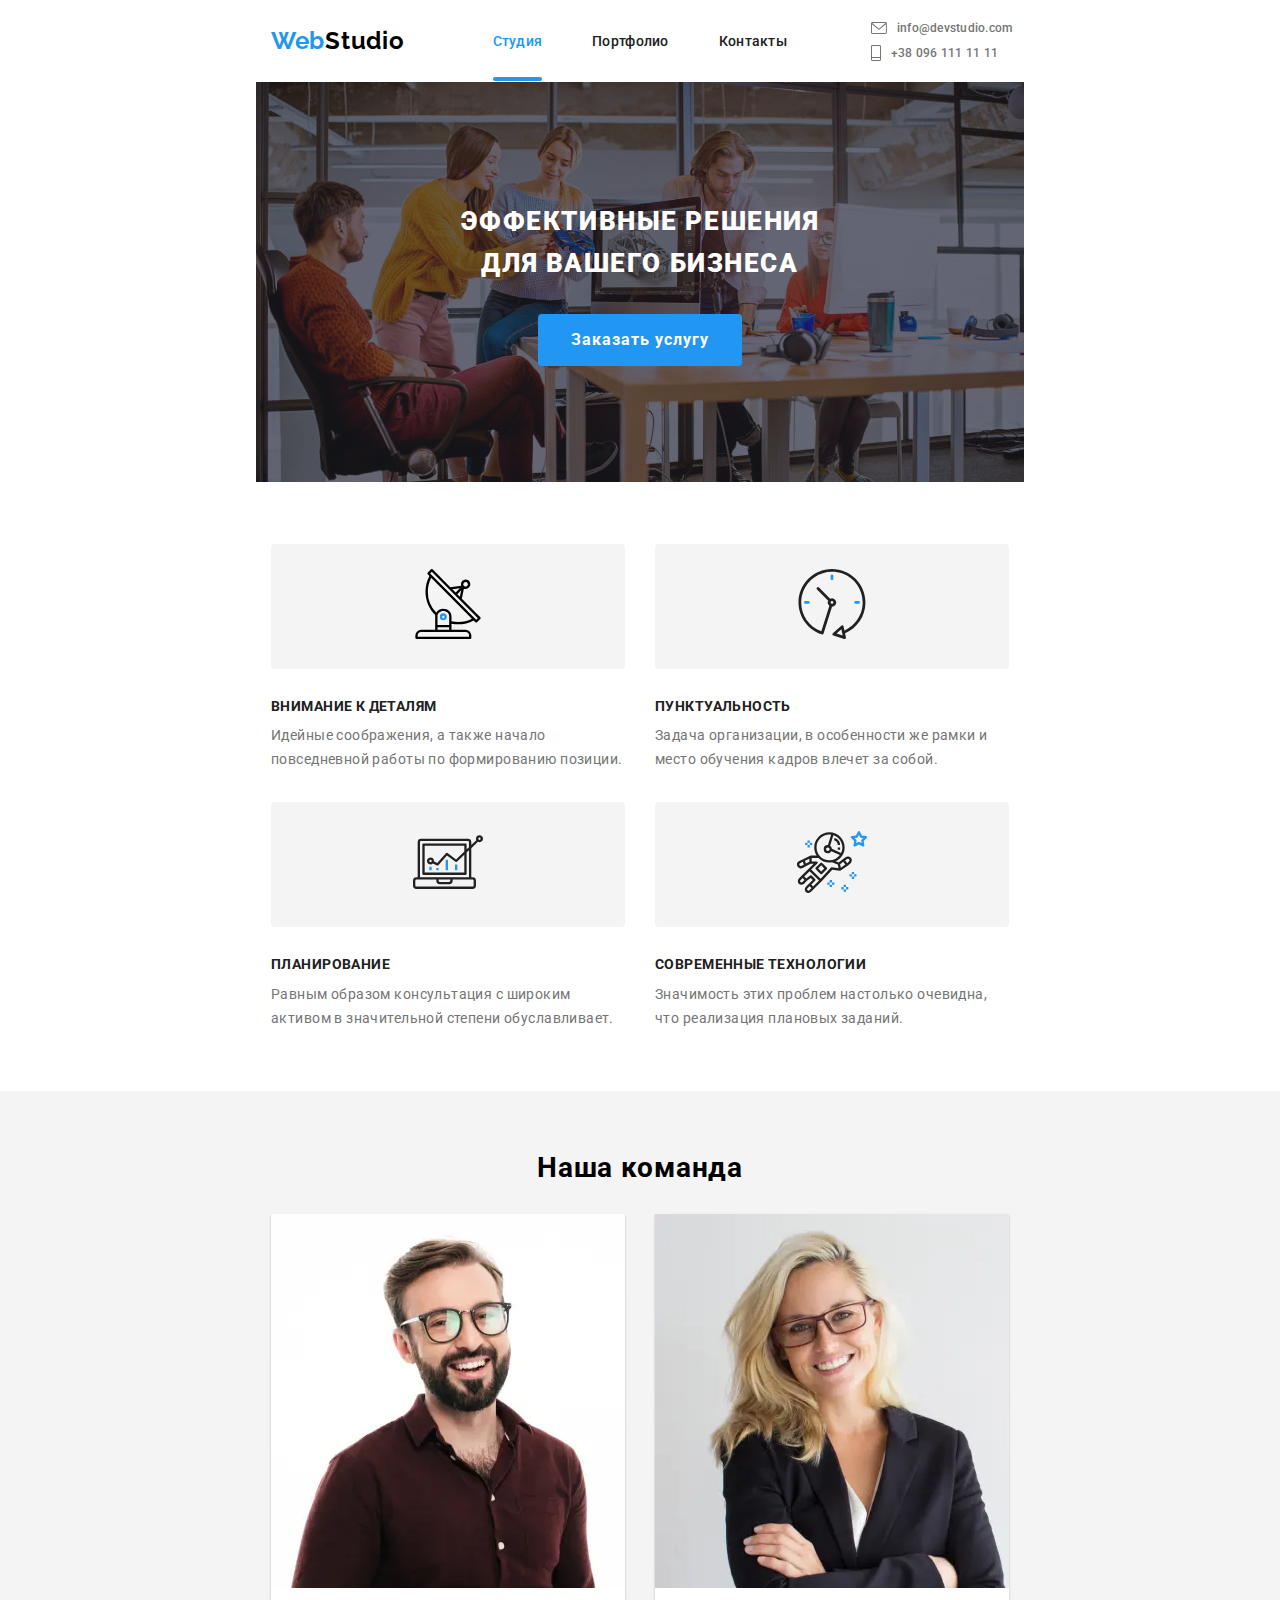
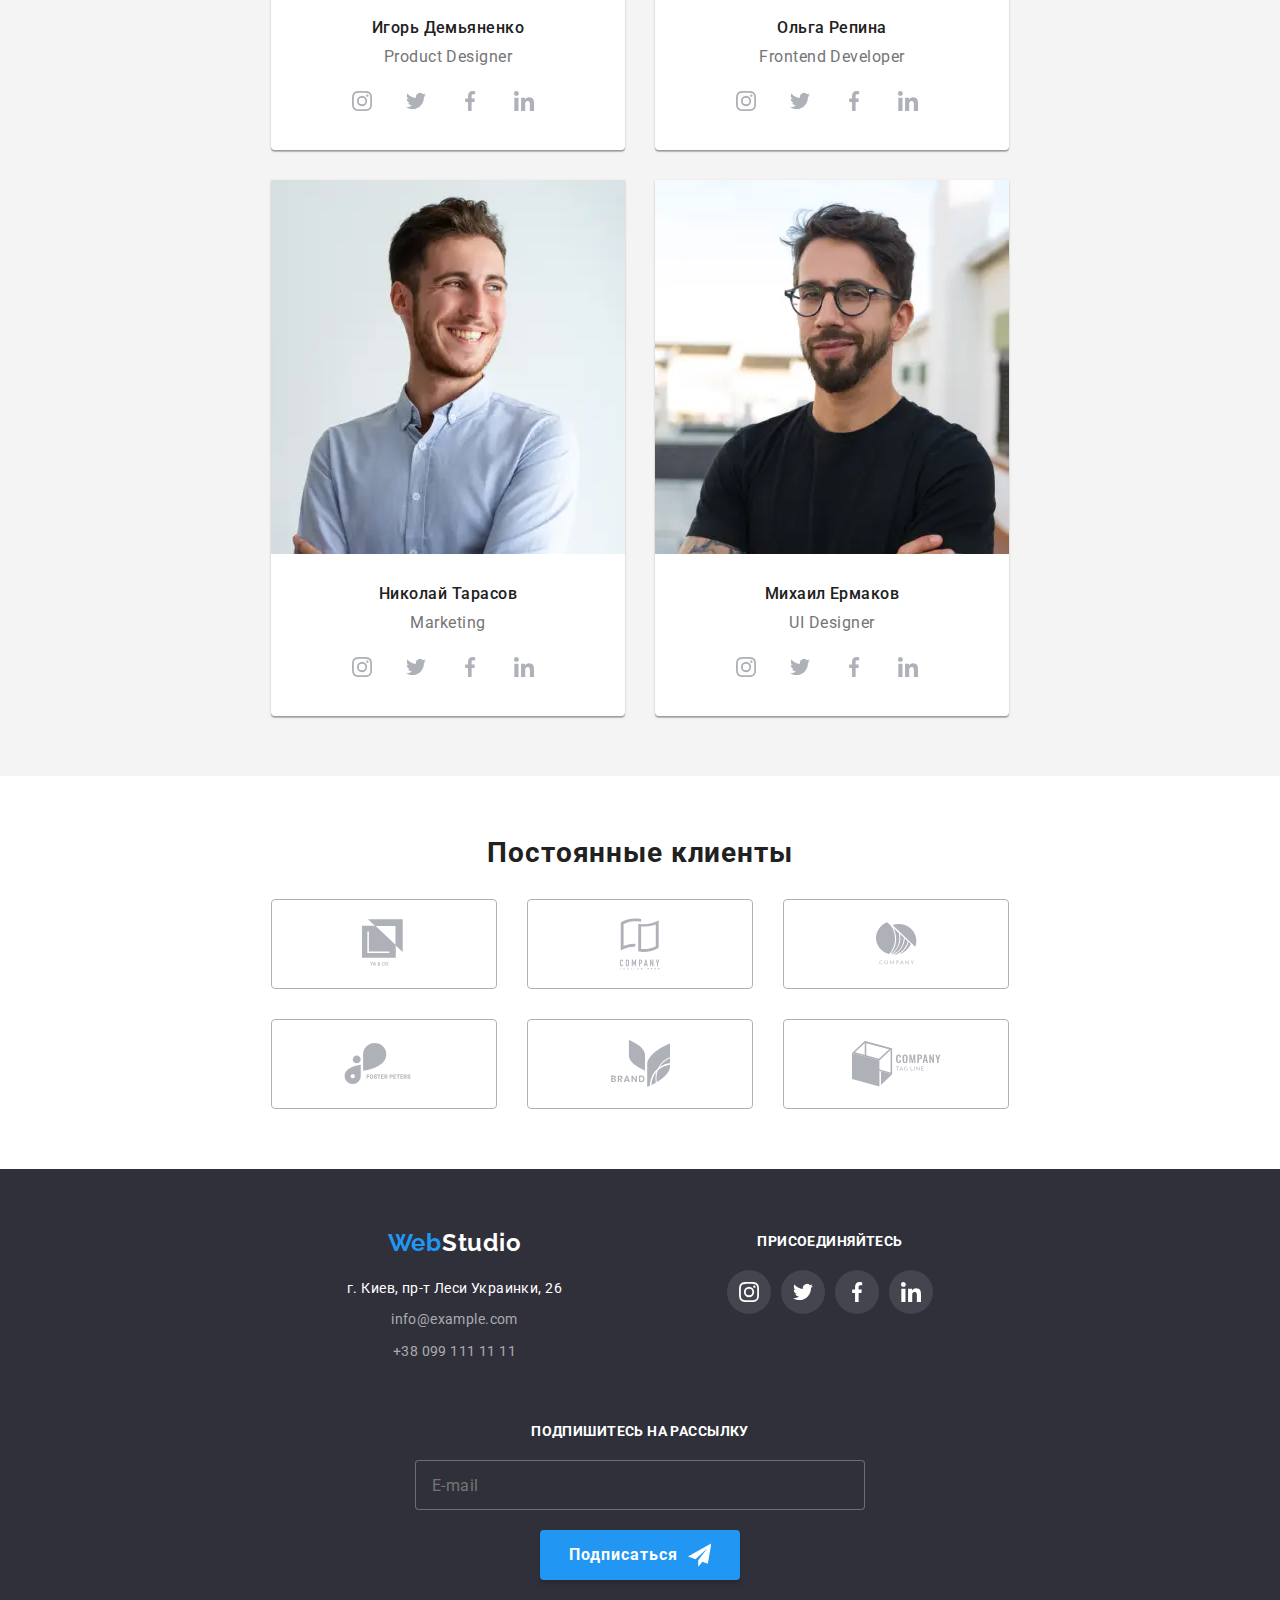
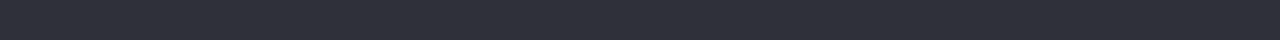
==== commit efa1aff8: "Добавляет адаптивные стили для хэдера в десктопе" ====
--- a/index.html
+++ b/index.html
@@ -527,7 +527,7 @@
         </div>
        </div>
     </footer>
-    <!-- <div class="backdrop is-hidden" data-modal>
+    <div class="backdrop is-hidden" data-modal>
       <div class="modal">
         <button type="button" class="close-btn" data-modal-close>
           <svg class="close-btn-icon">
@@ -572,8 +572,8 @@
           <button type="submit" class="modal-form-btn">Отправить</button>
         </form>
       </div>
-    </div> -->
-    <!-- <script src="./js/modal.js"></script> -->
+    </div>
+    <script src="./js/modal.js"></script>
     <script src="./js/menu.js"></script>
   </body>
 </html>
--- a/css/main.min.css
+++ b/css/main.min.css
@@ -1,2 +1,2 @@
-.visually-hidden{position:absolute !important;clip:rect(1px 1px 1px 1px);clip:rect(1px, 1px, 1px, 1px);padding:0 !important;border:0 !important;height:1px !important;width:1px !important;overflow:hidden}body{font-family:"Roboto",sans-serif}.link{text-decoration:none;font-style:normal}.list{list-style:none}h1,h2,h3,h4,h5,h6{margin:0}ul,ol{margin:0;padding:0}p{margin:0}img{display:block}address{font-style:normal}.container{width:100%;padding:0 15px}@media screen and (min-width: 480px){.container{max-width:480px;margin:0 auto}}@media screen and (min-width: 768px){.container{max-width:768px}}@media screen and (min-width: 1600px){.hero .container{max-width:1600px}.container{max-width:1200px}}.logo{font-family:"Raleway",sans-serif;font-weight:700;font-size:24px;line-height:1.167;letter-spacing:.03em;color:#000}.logo-accent{color:#2196f3}.logo-footer{font-family:"Raleway",sans-serif;font-weight:700;font-size:24px;line-height:1.167;letter-spacing:.03em;color:#000;margin-bottom:20px;display:inline-block}.logo-alt{color:#fff}@media screen and (min-width: 1600px){.logo-footer,.logo{font-weight:700;font-size:26px;line-height:1.192;letter-spacing:.03em}}.modal-btn{font-family:"Roboto",sans-serif;font-weight:700;font-size:16px;line-height:1.87;letter-spacing:.06em;color:#fff;background-color:#2196f3;display:inline-block;min-width:200px;border-radius:4px;border:1px solid transparent;padding:10px 32px;cursor:pointer}.header{position:relative;padding-top:10px;padding-bottom:10px;border-bottom:1px solid #ececec}.header .nav{display:-webkit-box;display:-ms-flexbox;display:flex;-webkit-box-align:center;-ms-flex-align:center;align-items:center;-webkit-box-pack:justify;-ms-flex-pack:justify;justify-content:space-between}.menu-button{display:-webkit-inline-box;display:-ms-inline-flexbox;display:inline-flex;margin:0;padding:0;border:none;background-color:transparent;text-align:center}.menu-button:hover{fill:#2196f3}@media screen and (min-width: 768px){.menu-button{display:none}}.menu-button .icon-close{display:none}.menu-button.is-open .icon-close{display:block}.menu-button.is-open .menu-burger{display:none}.menu-container{background-color:#fff;text-align:center;border-top:1px solid #ececec}@media screen and (max-width: 767px){.menu-container{display:none;position:absolute;padding-top:60px;padding-bottom:60px;top:100%;left:0;height:393px;width:100%}.menu-container.is-open{display:block}}@media screen and (min-width: 768px){.menu-container{display:-webkit-box;display:-ms-flexbox;display:flex}}.nav-list-link{font-weight:500;font-size:18px;line-height:1.166;letter-spacing:.02em;color:#212121;position:relative;padding-bottom:8px;-webkit-transition:color 250ms cubic-bezier(0.4, 0, 0.2, 1);transition:color 250ms cubic-bezier(0.4, 0, 0.2, 1)}.nav-list-link:hover,.nav-list-link:focus,.nav-list-link:active{color:#2196f3}.nav-list-link.current::after{content:"";position:absolute;display:block;width:100%;height:4px;background-color:#2196f3;left:0;bottom:0;border-radius:2px}.nav-list-item{margin-bottom:40px}.nav-list-item .current{color:#2196f3;text-align:center}.nav-list-item:nth-child(3n){margin-bottom:60px}.contact-list{margin-bottom:16px}.contact-list:nth-child(2n){margin-bottom:0}.contact-link{font-weight:500;font-size:18px;line-height:1.166;letter-spacing:.02em;display:-webkit-box;display:-ms-flexbox;display:flex;-webkit-box-align:center;-ms-flex-align:center;align-items:center;-webkit-box-pack:center;-ms-flex-pack:center;justify-content:center;color:#757575;-webkit-transition:color 250ms cubic-bezier(0.4, 0, 0.2, 1);transition:color 250ms cubic-bezier(0.4, 0, 0.2, 1)}.contact-link:hover,.contact-link:focus,.contact-link:active{color:#2196f3}.contact-icon{fill:currentColor;margin-right:10px;-webkit-transition:fill 250ms cubic-bezier(0.4, 0, 0.2, 1);transition:fill 250ms cubic-bezier(0.4, 0, 0.2, 1)}.contact-icon:hover,.contact-icon:focus,.contact-icon:active{fill:#2196f3}.hero{padding-top:118px;padding-bottom:118px;text-align:center;background-image:-webkit-gradient(linear, left top, right top, from(rgba(47,48,58,0.4)), to(rgba(47,48,58,0.4))),url("../images/mobile/backgroundimg-mobile@1x.jpg");background-image:linear-gradient(to right, rgba(47,48,58,0.4), rgba(47,48,58,0.4)),url("../images/mobile/backgroundimg-mobile@1x.jpg");background-size:480px 400px;background-position:center top;background-repeat:no-repeat}.hero-title{font-weight:900;font-size:26px;line-height:1.62;letter-spacing:.06em;text-transform:uppercase;color:#fff;margin-bottom:30px;font-family:"Roboto",sans-serif}@media screen and (min-device-pixel-ratio: 2) and (min-width: 320px), screen and (-webkit-min-device-pixel-ratio: 2) and (min-width: 320px), screen and (min-resolution: 192dpi) and (min-width: 320px), screen and (min-resolution: 2dppx) and (min-width: 320px){.hero{background-image:-webkit-gradient(linear, left top, right top, from(rgba(47,48,58,0.4)), to(rgba(47,48,58,0.4))),url("../images/mobile/backgroundimg-mobile@2x.jpg");background-image:linear-gradient(to right, rgba(47,48,58,0.4), rgba(47,48,58,0.4)),url("../images/mobile/backgroundimg-mobile@2x.jpg")}}@media screen and (min-width: 768px){.hero{background-size:768px 400px;background-image:-webkit-gradient(linear, left top, right top, from(rgba(47,48,58,0.4)), to(rgba(47,48,58,0.4))),url("../images/tablet/backgroundimg-tablet@1x.jpg");background-image:linear-gradient(to right, rgba(47,48,58,0.4), rgba(47,48,58,0.4)),url("../images/tablet/backgroundimg-tablet@1x.jpg")}}@media screen and (min-device-pixel-ratio: 2) and (min-width: 768px), screen and (-webkit-min-device-pixel-ratio: 2) and (min-width: 768px), screen and (min-resolution: 192dpi) and (min-width: 768px), screen and (min-resolution: 2dppx) and (min-width: 768px){.hero{background-image:-webkit-gradient(linear, left top, right top, from(rgba(47,48,58,0.4)), to(rgba(47,48,58,0.4))),url("../images/tablet/backgroundimg-tablet@2x.jpg");background-image:linear-gradient(to right, rgba(47,48,58,0.4), rgba(47,48,58,0.4)),url("../images/tablet/backgroundimg-tablet@2x.jpg")}}@media screen and (min-width: 1600px){.hero{padding-top:200px;padding-bottom:200px;background-image:-webkit-gradient(linear, left top, right top, from(rgba(47,48,58,0.4)), to(rgba(47,48,58,0.4))),url("../images/desktop/backgroundimg-desktop@1x.jpg");background-image:linear-gradient(to right, rgba(47,48,58,0.4), rgba(47,48,58,0.4)),url("../images/desktop/backgroundimg-desktop@1x.jpg");background-size:cover}.hero-title{font-weight:900;font-size:44px;line-height:1.36;letter-spacing:.06em}}@media screen and (min-device-pixel-ratio: 2) and (min-width: 1600px), screen and (-webkit-min-device-pixel-ratio: 2) and (min-width: 1600px), screen and (min-resolution: 192dpi) and (min-width: 1600px), screen and (min-resolution: 2dppx) and (min-width: 1600px){.hero{background-image:-webkit-gradient(linear, left top, right top, from(rgba(47,48,58,0.4)), to(rgba(47,48,58,0.4))),url("../images/desktop/backgroundimg-desktop@2x.jpg");background-image:linear-gradient(to right, rgba(47,48,58,0.4), rgba(47,48,58,0.4)),url("../images/desktop/backgroundimg-desktop@2x.jpg")}}.quality{padding-top:60px;padding-bottom:60px}.quality-list-item{margin-bottom:30px;width:450px}.quality-list-item:nth-child(n+4){margin-bottom:0px}.quality-icon-decor{text-align:center;background:#f5f4f4;border-radius:4px;padding:25px 190px;margin-bottom:30px}.quality-list-title{font-weight:700;font-size:14px;line-height:1.14;letter-spacing:.03em;text-transform:uppercase;text-align:center;color:#212121;margin-bottom:10px}.quality-list-text{font-weight:400;font-size:14px;line-height:1.71;letter-spacing:.03em;color:#757575}@media screen and (min-width: 768px){.quality-list{display:-webkit-box;display:-ms-flexbox;display:flex;-ms-flex-wrap:wrap;flex-wrap:wrap}.quality-list-item{margin-right:30px;width:354px}.quality-list-item:nth-child(2n){margin-right:0}.quality-list-item:nth-child(n+3){margin-bottom:0}.quality-icon-decor{padding:25px 142px}.quality-list-title{text-align:left}}@media screen and (min-width: 1600px){.quality{padding-top:94px;padding-bottom:94px}.quality-list{-ms-flex-wrap:nowrap;flex-wrap:nowrap}.quality-list-item{width:270px}.quality-list-item:nth-child(2n){margin-right:30px}.quality-list-item:nth-child(n+4){margin-right:0}.quality-icon-decor{padding:25px 100px}}.work{display:none}@media screen and (min-width: 1600px){.work{display:block;padding-bottom:94px}.work .container{text-align:center}.work-list{display:-webkit-box;display:-ms-flexbox;display:flex}.work-list-item{margin-right:30px;position:relative}.work-list-item:nth-child(3n){margin-right:0}.work-description{font-weight:700;font-size:14px;line-height:1.14;letter-spacing:.03em;text-align:center;text-transform:uppercase;color:#fff;padding-top:27px;padding-bottom:27px;background-color:rgba(47,48,58,0.8);position:absolute;width:100%;bottom:0}.section-title{font-weight:700;font-size:36px;line-height:1.17;letter-spacing:.03em;color:#212121;margin-bottom:50px}}.team{background:#f5f4f4;padding-top:60px;padding-bottom:60px}.team .container{text-align:center}.team__title{font-weight:700;font-size:28px;line-height:1.179;letter-spacing:.03em;margin-bottom:30px}.team__item{background-color:#fff;-webkit-box-shadow:0px 1px 3px rgba(0,0,0,0.12),0px 1px 1px rgba(0,0,0,0.14),0px 2px 1px rgba(0,0,0,0.2);box-shadow:0px 1px 3px rgba(0,0,0,0.12),0px 1px 1px rgba(0,0,0,0.14),0px 2px 1px rgba(0,0,0,0.2);border-radius:0px 0px 4px 4px;margin-bottom:30px}.team__item:nth-child(n+4){margin-bottom:0}.team__name{font-weight:500;font-size:16px;line-height:1.188;letter-spacing:.03em;margin-bottom:10px;color:#212121}.team__position{font-weight:400;font-size:16px;line-height:1.188;letter-spacing:.03em;color:#757575;margin-bottom:16px}.team__photo--img{margin-bottom:30px}.social-list__icon{width:20px;height:20px;fill:#afb1b8}.social-list{display:-webkit-box;display:-ms-flexbox;display:flex;-webkit-box-pack:center;-ms-flex-pack:center;justify-content:center;-webkit-box-align:center;-ms-flex-align:center;align-items:center}.social-list__item{margin-right:10px;margin-bottom:24px;display:-webkit-box;display:-ms-flexbox;display:flex;-webkit-box-pack:center;-ms-flex-pack:center;justify-content:center;-webkit-box-align:center;-ms-flex-align:center;align-items:center;width:44px;height:44px}@media screen and (min-width: 768px){.team__item{width:354px;margin-right:30px}.team__item:nth-child(n+3){margin-bottom:0}.team__item:nth-child(2n){margin-right:0}.team__list{display:-webkit-box;display:-ms-flexbox;display:flex;-ms-flex-wrap:wrap;flex-wrap:wrap}}@media screen and (min-width: 1600px){.team__item{width:270px;margin-right:30px}.team__item:nth-child(n+1){margin-bottom:0}.team__item:nth-child(2n){margin-right:30px}.team__item:nth-child(n+4){margin-right:0px}.team__list{-ms-flex-wrap:nowrap;flex-wrap:nowrap}.team{padding-top:94px;padding-bottom:94px}.team__title{font-weight:700;font-size:36px;line-height:1.166;letter-spacing:.03em;margin-bottom:50px}.social-list__icon{-webkit-transition:fill 250ms cubic-bezier(0.4, 0, 0.2, 1);transition:fill 250ms cubic-bezier(0.4, 0, 0.2, 1)}.social-list__link:hover .social-list__icon,.social-list__link:focus .social-list__icon{fill:#fff}.social-list__link{display:-webkit-box;display:-ms-flexbox;display:flex;-webkit-box-pack:center;-ms-flex-pack:center;justify-content:center;-webkit-box-align:center;-ms-flex-align:center;align-items:center;width:44px;height:44px;background-color:#fff;border-radius:50%;-webkit-transition:background-color 250ms cubic-bezier(0.4, 0, 0.2, 1);transition:background-color 250ms cubic-bezier(0.4, 0, 0.2, 1)}.social-list__link:hover,.social-list__link:focus{background-color:#2196f3}}.clients{padding-top:60px;padding-bottom:60px;text-align:center}.clients-list{display:-webkit-box;display:-ms-flexbox;display:flex;-webkit-box-pack:center;-ms-flex-pack:center;justify-content:center;-ms-flex-wrap:wrap;flex-wrap:wrap}.section-title{font-weight:700;font-size:28px;line-height:1.179;letter-spacing:.03em;margin-bottom:30px;color:#212121}.icon{fill:#afb1b8;-webkit-transition:fill 250ms cubic-bezier(0.4, 0, 0.2, 1);transition:fill 250ms cubic-bezier(0.4, 0, 0.2, 1)}.clients-list-icon:hover .icon,.clients-list-icon:focus .icon{fill:#2196f3}.clients-list-item{margin-right:30px;margin-bottom:30px}.clients-list-item:nth-child(2n){margin-right:0}.clients-list-item:nth-last-child(-n+2){margin-bottom:0}.clients-list-icon{display:-webkit-box;display:-ms-flexbox;display:flex;-webkit-box-pack:center;-ms-flex-pack:center;justify-content:center;-webkit-box-align:center;-ms-flex-align:center;align-items:center;width:210px;height:90px;border:1px solid #afb1b8;border-radius:4px;-webkit-transition:border 250ms cubic-bezier(0.4, 0, 0.2, 1);transition:border 250ms cubic-bezier(0.4, 0, 0.2, 1)}.clients-list-icon:hover,.clients-list-icon:focus{border:1px solid #2196f3}@media screen and (min-width: 768px){.clients-list-icon{cursor:pointer;width:226px}.clients-list-item:nth-child(2n){margin-right:30px}.clients-list-item:nth-last-child(-n+2){margin-bottom:30px}.clients-list-item:nth-child(3n){margin-right:0}.clients-list-item:nth-last-child(-n+3){margin-bottom:0}}@media screen and (min-width: 1600px){.clients{padding-top:94px;padding-bottom:94px}.clients-list{display:-webkit-box;display:-ms-flexbox;display:flex;-webkit-box-pack:center;-ms-flex-pack:center;justify-content:center;-ms-flex-wrap:nowrap;flex-wrap:nowrap}.section-title{font-weight:700;font-size:36px;line-height:1.167;letter-spacing:.03em;margin-bottom:50px}.clients-list-icon{width:170px}.clients-list-item{margin-bottom:0}.clients-list-item:nth-child(2n){margin-right:30px}.clients-list-item:nth-last-child(-n+2){margin-bottom:0}.clients-list-item:nth-child(3n){margin-right:30px}.clients-list-item:nth-last-child(-n+3){margin-bottom:0}.clients-list-item:nth-child(6n){margin-right:0}}.footer{background-color:#2f303a;padding-top:60px;padding-bottom:60px;text-align:center}.contact-footer-link{font-weight:400;font-size:14px;line-height:1.71;letter-spacing:.03em;color:rgba(255,255,255,0.6);margin-bottom:8px;-webkit-transition:color 250ms cubic-bezier(0.4, 0, 0.2, 1);transition:color 250ms cubic-bezier(0.4, 0, 0.2, 1)}.contact-footer-link:hover,.contact-footer-link:focus{color:rgba(255,255,255,0.8)}.address-footer{margin-bottom:60px}.address-footer>.contact-footer-link{color:#fff;display:inline-block;margin-bottom:8px}.contacts-footer-list>.contact-footer-link{display:inline-block;margin-bottom:8px}.social-call{font-weight:700;font-size:14px;line-height:1.14;letter-spacing:.03em;text-transform:uppercase;color:#fff;margin-bottom:20px}.social-list-footer{display:-webkit-box;display:-ms-flexbox;display:flex;-webkit-box-align:center;-ms-flex-align:center;align-items:center;-webkit-box-pack:center;-ms-flex-pack:center;justify-content:center;margin-bottom:60px}.social-list-footer-link{background:rgba(255,255,255,0.1);border-radius:50%;width:44px;height:44px;margin-right:10px;display:-webkit-box;display:-ms-flexbox;display:flex;-webkit-box-align:center;-ms-flex-align:center;align-items:center;-webkit-box-pack:center;-ms-flex-pack:center;justify-content:center;-webkit-transition:background-color 250ms cubic-bezier(0.4, 0, 0.2, 1);transition:background-color 250ms cubic-bezier(0.4, 0, 0.2, 1)}.social-list-footer-item:nth-child(4n) .social-list-footer-link{margin-right:0px}.social-list-footer-icon{fill:#fff}@media screen and (min-width: 768px){.footer .container{display:-webkit-box;display:-ms-flexbox;display:flex;-ms-flex-wrap:wrap;flex-wrap:wrap;-webkit-box-align:start;-ms-flex-align:start;align-items:flex-start;-webkit-box-pack:center;-ms-flex-pack:center;justify-content:center}.communications{margin-right:165px}.address-footer{margin-bottom:52px}}@media screen and (min-width: 1600px){.footer{text-align:left}.footer .container{display:-webkit-box;display:-ms-flexbox;display:flex;-ms-flex-wrap:nowrap;flex-wrap:nowrap;-webkit-box-pack:start;-ms-flex-pack:start;justify-content:flex-start}.communications{margin-right:85px}.address-footer{margin-bottom:0}.social-list-footer-link{-webkit-transition:background-color 250ms cubic-bezier(0.4, 0, 0.2, 1);transition:background-color 250ms cubic-bezier(0.4, 0, 0.2, 1)}.social-list-footer-link:hover,.social-list-footer-link:focus{background-color:#2196f3}}.footer-form-input{width:450px;height:50px;border:1px solid rgba(255,255,255,0.3);border-radius:4px;padding-left:16px;margin-bottom:20px;background-color:#2f303a;outline:none;font-weight:400;font-size:16px;line-height:1.25;letter-spacing:.03em;color:rgba(255,255,255,0.6)}.footer-form-btn{width:200px;height:50px;background:#2196f3;-webkit-box-shadow:0px 4px 4px rgba(0,0,0,0.15);box-shadow:0px 4px 4px rgba(0,0,0,0.15);border-radius:4px;border:1px solid transparent;font-weight:700;font-size:16px;line-height:1.87;letter-spacing:.06em;text-align:center;color:#fff;padding:10px 28px;display:-webkit-inline-box;display:-ms-inline-flexbox;display:inline-flex;-webkit-box-pack:center;-ms-flex-pack:center;justify-content:center;-webkit-box-align:center;-ms-flex-align:center;align-items:center}.footer-form-btn-icon{margin-left:10px;fill:#fff}@media screen and (min-width: 768px){.social-footer-subscribe-form{display:-webkit-box;display:-ms-flexbox;display:flex;-webkit-box-orient:vertical;-webkit-box-direction:normal;-ms-flex-direction:column;flex-direction:column;-webkit-box-align:center;-ms-flex-align:center;align-items:center}.social-footer{margin-top:5px}}@media screen and (min-width: 1600px){.social-footer-subscribe-form{margin-top:12px;display:block}.social-list-footer-link{cursor:pointer}.social-footer{margin-top:10px;margin-right:93px}.footer-form-input{width:358px;margin-right:8px}}.backdrop{position:fixed;left:0;top:0;width:100%;height:100%;background:rgba(0,0,0,0.2);-webkit-transition:all 250ms cubic-bezier(0.4, 0, 0.2, 1);transition:all 250ms cubic-bezier(0.4, 0, 0.2, 1)}.backdrop.is-hidden{-webkit-transition:all 250ms cubic-bezier(0.4, 0, 0.2, 1) 250ms;transition:all 250ms cubic-bezier(0.4, 0, 0.2, 1) 250ms}.modal{position:absolute;top:50%;left:50%;-webkit-transform:translate(-50%, -50%) scale(1);transform:translate(-50%, -50%) scale(1);-webkit-transition:-webkit-transform 250ms cubic-bezier(0.4, 0, 0.2, 1) 250ms;transition:-webkit-transform 250ms cubic-bezier(0.4, 0, 0.2, 1) 250ms;transition:transform 250ms cubic-bezier(0.4, 0, 0.2, 1) 250ms;transition:transform 250ms cubic-bezier(0.4, 0, 0.2, 1) 250ms, -webkit-transform 250ms cubic-bezier(0.4, 0, 0.2, 1) 250ms;width:528px;min-height:581px;padding:40px;background-color:#fff;font-family:"Roboto",sans-serif;font-style:normal;font-weight:400;font-size:12px;line-height:1.17;letter-spacing:.01em;color:#757575}.backdrop.is-hidden .modal{-webkit-transform:translate(-50%, -50%) scale(0);transform:translate(-50%, -50%) scale(0);-webkit-transition:-webkit-transform 250ms cubic-bezier(0.4, 0, 0.2, 1) 0ms;transition:-webkit-transform 250ms cubic-bezier(0.4, 0, 0.2, 1) 0ms;transition:transform 250ms cubic-bezier(0.4, 0, 0.2, 1) 0ms;transition:transform 250ms cubic-bezier(0.4, 0, 0.2, 1) 0ms, -webkit-transform 250ms cubic-bezier(0.4, 0, 0.2, 1) 0ms}.close-btn{position:absolute;top:8px;right:8px;display:block;width:30px;height:30px;padding:0px;border:1px solid rgba(0,0,0,0.1);border-radius:50%;background-color:#fff;cursor:pointer;-webkit-transition:fill 250ms cubic-bezier(0.4, 0, 0.2, 1) 250ms;transition:fill 250ms cubic-bezier(0.4, 0, 0.2, 1) 250ms}.close-btn:hover,.close-btn:focus{fill:#2196f3}.close-btn-icon{width:11px;height:11px}.is-hidden{opacity:0;visibility:hidden;pointer-events:none}.form-call{font-weight:700;font-size:20px;line-height:1.15;letter-spacing:.03em;text-align:center;color:#212121;margin-bottom:12px}.modal-form{display:-webkit-box;display:-ms-flexbox;display:flex;-webkit-box-orient:vertical;-webkit-box-direction:normal;-ms-flex-direction:column;flex-direction:column}.modal-form-field{margin-bottom:10px}.modal-form-input-wrapper{position:relative;display:block;margin-top:4px}.modal-form-input{width:100%;height:40px;border:1px solid rgba(33,33,33,0.2);border-radius:4px;padding-left:42px}.modal-form-input:focus{outline:none;border-color:#2196f3;-webkit-transition:border-color 250ms cubic-bezier(0.4, 0, 0.2, 1) 250ms;transition:border-color 250ms cubic-bezier(0.4, 0, 0.2, 1) 250ms}.modal-form-icon{position:absolute;top:50%;left:12px;-webkit-transform:translateY(-50%);transform:translateY(-50%);-webkit-transition:fill 250ms cubic-bezier(0.4, 0, 0.2, 1) 250ms;transition:fill 250ms cubic-bezier(0.4, 0, 0.2, 1) 250ms;display:block;width:18px;height:18px}.modal-form-input:focus+.modal-form-icon{fill:#2196f3}.modal-form-user-comment{width:100%;height:120px;border:1px solid rgba(33,33,33,0.2);border-radius:4px;padding:12px 16px;margin-top:4px;resize:none;-webkit-transition:border-color 250ms cubic-bezier(0.4, 0, 0.2, 1) 250ms;transition:border-color 250ms cubic-bezier(0.4, 0, 0.2, 1) 250ms}.modal-form-user-comment:focus{outline:none;border-color:#2196f3}.modal-form-user-comment::-webkit-input-placeholder{color:rgba(117,117,117,0.5)}.modal-form-user-comment:-ms-input-placeholder{color:rgba(117,117,117,0.5)}.modal-form-user-comment::-ms-input-placeholder{color:rgba(117,117,117,0.5)}.modal-form-user-comment::placeholder{color:rgba(117,117,117,0.5)}.modal-form-policy-text{font-weight:400;font-size:14px;line-height:1.71;letter-spacing:.03em;color:#757575;display:-webkit-box;display:-ms-flexbox;display:flex;-webkit-box-align:center;-ms-flex-align:center;align-items:center;-webkit-box-pack:center;-ms-flex-pack:center;justify-content:center;margin-bottom:30px}.modal-form-policy-text::before{content:"";display:inline-block;width:16px;height:15px;border:1px solid #212121;border-radius:2px;margin-right:7px}.modal-form-policy:checked+.modal-form-policy-text::before{background-image:url(../images/decor/checked.svg);background-position:center;border:1px solid #2196f3;background-color:#2196f3}.modal-form-policy-link{color:#2196f3;text-decoration-skip-ink:none;margin-left:5px}.modal-form-btn{font-family:"Roboto",sans-serif;font-weight:700;font-size:16px;line-height:1.87;letter-spacing:.06em;color:#fff;background-color:#188ce8;display:block;width:200px;border-radius:4px;border:1px solid transparent;padding:10px 55px;margin:0 auto;cursor:pointer;-webkit-box-shadow:0px 4px 4px rgba(0,0,0,0.15);box-shadow:0px 4px 4px rgba(0,0,0,0.15)}
+.visually-hidden{position:absolute !important;clip:rect(1px 1px 1px 1px);clip:rect(1px, 1px, 1px, 1px);padding:0 !important;border:0 !important;height:1px !important;width:1px !important;overflow:hidden}body{font-family:"Roboto",sans-serif}.link{text-decoration:none;font-style:normal}.list{list-style:none}h1,h2,h3,h4,h5,h6{margin:0}ul,ol{margin:0;padding:0}p{margin:0}img{display:block}address{font-style:normal}.container{width:100%;padding:0 15px}@media screen and (min-width: 480px){.container{max-width:480px;margin:0 auto}}@media screen and (min-width: 768px){.container{max-width:768px}}@media screen and (min-width: 1600px){.hero .container{max-width:1600px}.container{max-width:1200px}}.logo{font-family:"Raleway",sans-serif;font-weight:700;font-size:24px;line-height:1.167;letter-spacing:.03em;color:#000}.logo-accent{color:#2196f3}.logo-footer{font-family:"Raleway",sans-serif;font-weight:700;font-size:24px;line-height:1.167;letter-spacing:.03em;color:#000;margin-bottom:20px;display:inline-block}.logo-alt{color:#fff}@media screen and (min-width: 1600px){.logo-footer,.logo{font-weight:700;font-size:26px;line-height:1.192;letter-spacing:.03em}}.modal-btn{font-family:"Roboto",sans-serif;font-weight:700;font-size:16px;line-height:1.87;letter-spacing:.06em;color:#fff;background-color:#2196f3;display:inline-block;min-width:200px;border-radius:4px;border:1px solid transparent;padding:10px 32px;cursor:pointer}@media screen and (min-width: 480px) and (max-width: 767px){.nav-list-item{margin-bottom:40px}.nav-list-item .current{color:#2196f3;text-align:center}.nav-list-item:nth-child(3n){margin-bottom:60px}.contact-list{margin-bottom:16px}.contact-list:nth-child(2n){margin-bottom:0}.header{position:relative;padding-top:10px;padding-bottom:10px;border-bottom:1px solid #ececec}.header .nav{display:-webkit-box;display:-ms-flexbox;display:flex;-webkit-box-align:center;-ms-flex-align:center;align-items:center;-webkit-box-pack:justify;-ms-flex-pack:justify;justify-content:space-between}}.menu-button{display:-webkit-inline-box;display:-ms-inline-flexbox;display:inline-flex;margin:0;padding:0;border:none;background-color:transparent;text-align:center}.menu-button:hover{fill:#2196f3}@media screen and (min-width: 768px){.menu-button{display:none}}.menu-button .icon-close{display:none}.menu-button.is-open .icon-close{display:block}.menu-button.is-open .menu-burger{display:none}.menu-container{background-color:#fff;text-align:center;border-top:1px solid #ececec}@media screen and (max-width: 767px){.menu-container{display:none;position:absolute;padding-top:60px;padding-bottom:60px;top:100%;left:0;height:393px;width:100%}.menu-container.is-open{display:block}}@media screen and (min-width: 768px){.menu-container{display:-webkit-box;display:-ms-flexbox;display:flex;border-top:none;-webkit-box-align:center;-ms-flex-align:center;align-items:center}}.contact-link{font-weight:500;font-size:18px;line-height:1.166;letter-spacing:.02em;display:-webkit-box;display:-ms-flexbox;display:flex;-webkit-box-align:center;-ms-flex-align:center;align-items:center;-webkit-box-pack:center;-ms-flex-pack:center;justify-content:center;color:#757575;-webkit-transition:color 250ms cubic-bezier(0.4, 0, 0.2, 1);transition:color 250ms cubic-bezier(0.4, 0, 0.2, 1)}.contact-link:hover,.contact-link:focus,.contact-link:active{color:#2196f3}.nav-list-link{font-weight:500;font-size:18px;line-height:1.166;letter-spacing:.02em;color:#212121;position:relative;padding-bottom:8px;-webkit-transition:color 250ms cubic-bezier(0.4, 0, 0.2, 1);transition:color 250ms cubic-bezier(0.4, 0, 0.2, 1)}.nav-list-link:hover,.nav-list-link:focus,.nav-list-link:active{color:#2196f3}.nav-list-link.current::after{content:"";position:absolute;display:block;width:100%;height:4px;background-color:#2196f3;left:0;bottom:0;border-radius:2px}@media screen and (min-width: 768px){.nav-list-link{padding-bottom:32px}}.contact-icon{fill:currentColor;margin-right:10px;-webkit-transition:fill 250ms cubic-bezier(0.4, 0, 0.2, 1);transition:fill 250ms cubic-bezier(0.4, 0, 0.2, 1)}.contact-icon:hover,.contact-icon:focus,.contact-icon:active{fill:#2196f3}@media screen and (min-width: 768px){.header{padding-top:21px;padding-bottom:21px}.header .nav{display:-webkit-box;display:-ms-flexbox;display:flex;-webkit-box-align:center;-ms-flex-align:center;align-items:center}.header .logo{margin-right:88px}.nav-list{display:-webkit-box;display:-ms-flexbox;display:flex}.nav-list .nav-list-item{margin-right:50px}.nav-list .nav-list-item:nth-child(3n){margin-right:84px}.contact-link{font-weight:500;font-size:12px;line-height:1.166;letter-spacing:.02em;-webkit-box-pack:start;-ms-flex-pack:start;justify-content:flex-start}.nav-list-link{font-weight:500;font-size:14px;line-height:1.143;letter-spacing:.02em;-ms-flex-line-pack:start;align-content:flex-start}.nav-list-link.current{color:#2196f3}.contact-list{padding-bottom:10px}.contact-list:nth-child(2n){padding-bottom:0}}@media screen and (min-width: 1600px){.header{padding-top:25px;padding-bottom:25px}.header .logo{margin-right:93px}.contact{display:-webkit-box;display:-ms-flexbox;display:flex;text-align:center;-webkit-box-align:center;-ms-flex-align:center;align-items:center}.nav-list .nav-list-item{margin-right:50px}.nav-list .nav-list-item:nth-child(3n){margin-right:305px}.nav-list-link,.contact-link{font-weight:500;font-size:14px;line-height:1.142;letter-spacing:.02em}.contact-link{-webkit-transition:color 250ms cubic-bezier(0.4, 0, 0.2, 1);transition:color 250ms cubic-bezier(0.4, 0, 0.2, 1)}.contact-link:hover,.contact-link:focus{color:#2196f3}.contact-list{margin-right:30px;padding-bottom:0}.contact-list:nth-child(2n){margin-right:0}}.hero{padding-top:118px;padding-bottom:118px;text-align:center;background-image:-webkit-gradient(linear, left top, right top, from(rgba(47,48,58,0.4)), to(rgba(47,48,58,0.4))),url("../images/mobile/backgroundimg-mobile@1x.jpg");background-image:linear-gradient(to right, rgba(47,48,58,0.4), rgba(47,48,58,0.4)),url("../images/mobile/backgroundimg-mobile@1x.jpg");background-size:480px 400px;background-position:center top;background-repeat:no-repeat}.hero-title{font-weight:900;font-size:26px;line-height:1.62;letter-spacing:.06em;text-transform:uppercase;color:#fff;margin-bottom:30px;font-family:"Roboto",sans-serif}@media screen and (min-device-pixel-ratio: 2) and (min-width: 320px), screen and (-webkit-min-device-pixel-ratio: 2) and (min-width: 320px), screen and (min-resolution: 192dpi) and (min-width: 320px), screen and (min-resolution: 2dppx) and (min-width: 320px){.hero{background-image:-webkit-gradient(linear, left top, right top, from(rgba(47,48,58,0.4)), to(rgba(47,48,58,0.4))),url("../images/mobile/backgroundimg-mobile@2x.jpg");background-image:linear-gradient(to right, rgba(47,48,58,0.4), rgba(47,48,58,0.4)),url("../images/mobile/backgroundimg-mobile@2x.jpg")}}@media screen and (min-width: 768px){.hero{background-size:768px 400px;background-image:-webkit-gradient(linear, left top, right top, from(rgba(47,48,58,0.4)), to(rgba(47,48,58,0.4))),url("../images/tablet/backgroundimg-tablet@1x.jpg");background-image:linear-gradient(to right, rgba(47,48,58,0.4), rgba(47,48,58,0.4)),url("../images/tablet/backgroundimg-tablet@1x.jpg")}}@media screen and (min-device-pixel-ratio: 2) and (min-width: 768px), screen and (-webkit-min-device-pixel-ratio: 2) and (min-width: 768px), screen and (min-resolution: 192dpi) and (min-width: 768px), screen and (min-resolution: 2dppx) and (min-width: 768px){.hero{background-image:-webkit-gradient(linear, left top, right top, from(rgba(47,48,58,0.4)), to(rgba(47,48,58,0.4))),url("../images/tablet/backgroundimg-tablet@2x.jpg");background-image:linear-gradient(to right, rgba(47,48,58,0.4), rgba(47,48,58,0.4)),url("../images/tablet/backgroundimg-tablet@2x.jpg")}}@media screen and (min-width: 1600px){.hero{padding-top:200px;padding-bottom:200px;background-image:-webkit-gradient(linear, left top, right top, from(rgba(47,48,58,0.4)), to(rgba(47,48,58,0.4))),url("../images/desktop/backgroundimg-desktop@1x.jpg");background-image:linear-gradient(to right, rgba(47,48,58,0.4), rgba(47,48,58,0.4)),url("../images/desktop/backgroundimg-desktop@1x.jpg");background-size:cover}.hero-title{font-weight:900;font-size:44px;line-height:1.36;letter-spacing:.06em}}@media screen and (min-device-pixel-ratio: 2) and (min-width: 1600px), screen and (-webkit-min-device-pixel-ratio: 2) and (min-width: 1600px), screen and (min-resolution: 192dpi) and (min-width: 1600px), screen and (min-resolution: 2dppx) and (min-width: 1600px){.hero{background-image:-webkit-gradient(linear, left top, right top, from(rgba(47,48,58,0.4)), to(rgba(47,48,58,0.4))),url("../images/desktop/backgroundimg-desktop@2x.jpg");background-image:linear-gradient(to right, rgba(47,48,58,0.4), rgba(47,48,58,0.4)),url("../images/desktop/backgroundimg-desktop@2x.jpg")}}.quality{padding-top:60px;padding-bottom:60px}.quality-list-item{margin-bottom:30px;width:450px}.quality-list-item:nth-child(n+4){margin-bottom:0px}.quality-icon-decor{text-align:center;background:#f5f4f4;border-radius:4px;padding:25px 190px;margin-bottom:30px}.quality-list-title{font-weight:700;font-size:14px;line-height:1.14;letter-spacing:.03em;text-transform:uppercase;text-align:center;color:#212121;margin-bottom:10px}.quality-list-text{font-weight:400;font-size:14px;line-height:1.71;letter-spacing:.03em;color:#757575}@media screen and (min-width: 768px){.quality-list{display:-webkit-box;display:-ms-flexbox;display:flex;-ms-flex-wrap:wrap;flex-wrap:wrap}.quality-list-item{margin-right:30px;width:354px}.quality-list-item:nth-child(2n){margin-right:0}.quality-list-item:nth-child(n+3){margin-bottom:0}.quality-icon-decor{padding:25px 142px}.quality-list-title{text-align:left}}@media screen and (min-width: 1600px){.quality{padding-top:94px;padding-bottom:94px}.quality-list{-ms-flex-wrap:nowrap;flex-wrap:nowrap}.quality-list-item{width:270px}.quality-list-item:nth-child(2n){margin-right:30px}.quality-list-item:nth-child(n+4){margin-right:0}.quality-icon-decor{padding:25px 100px}}.work{display:none}@media screen and (min-width: 1600px){.work{display:block;padding-bottom:94px}.work .container{text-align:center}.work-list{display:-webkit-box;display:-ms-flexbox;display:flex}.work-list-item{margin-right:30px;position:relative}.work-list-item:nth-child(3n){margin-right:0}.work-description{font-weight:700;font-size:14px;line-height:1.14;letter-spacing:.03em;text-align:center;text-transform:uppercase;color:#fff;padding-top:27px;padding-bottom:27px;background-color:rgba(47,48,58,0.8);position:absolute;width:100%;bottom:0}.section-title{font-weight:700;font-size:36px;line-height:1.17;letter-spacing:.03em;color:#212121;margin-bottom:50px}}.team{background:#f5f4f4;padding-top:60px;padding-bottom:60px}.team .container{text-align:center}.team__title{font-weight:700;font-size:28px;line-height:1.179;letter-spacing:.03em;margin-bottom:30px}.team__item{background-color:#fff;-webkit-box-shadow:0px 1px 3px rgba(0,0,0,0.12),0px 1px 1px rgba(0,0,0,0.14),0px 2px 1px rgba(0,0,0,0.2);box-shadow:0px 1px 3px rgba(0,0,0,0.12),0px 1px 1px rgba(0,0,0,0.14),0px 2px 1px rgba(0,0,0,0.2);border-radius:0px 0px 4px 4px;margin-bottom:30px}.team__item:nth-child(n+4){margin-bottom:0}.team__name{font-weight:500;font-size:16px;line-height:1.188;letter-spacing:.03em;margin-bottom:10px;color:#212121}.team__position{font-weight:400;font-size:16px;line-height:1.188;letter-spacing:.03em;color:#757575;margin-bottom:16px}.team__photo--img{margin-bottom:30px}.social-list__icon{width:20px;height:20px;fill:#afb1b8}.social-list{display:-webkit-box;display:-ms-flexbox;display:flex;-webkit-box-pack:center;-ms-flex-pack:center;justify-content:center;-webkit-box-align:center;-ms-flex-align:center;align-items:center}.social-list__item{margin-right:10px;margin-bottom:24px;display:-webkit-box;display:-ms-flexbox;display:flex;-webkit-box-pack:center;-ms-flex-pack:center;justify-content:center;-webkit-box-align:center;-ms-flex-align:center;align-items:center;width:44px;height:44px}@media screen and (min-width: 768px){.team__item{width:354px;margin-right:30px}.team__item:nth-child(n+3){margin-bottom:0}.team__item:nth-child(2n){margin-right:0}.team__list{display:-webkit-box;display:-ms-flexbox;display:flex;-ms-flex-wrap:wrap;flex-wrap:wrap}}@media screen and (min-width: 1600px){.team__item{width:270px;margin-right:30px}.team__item:nth-child(n+1){margin-bottom:0}.team__item:nth-child(2n){margin-right:30px}.team__item:nth-child(n+4){margin-right:0px}.team__list{-ms-flex-wrap:nowrap;flex-wrap:nowrap}.team{padding-top:94px;padding-bottom:94px}.team__title{font-weight:700;font-size:36px;line-height:1.166;letter-spacing:.03em;margin-bottom:50px}.social-list__icon{-webkit-transition:fill 250ms cubic-bezier(0.4, 0, 0.2, 1);transition:fill 250ms cubic-bezier(0.4, 0, 0.2, 1)}.social-list__link:hover .social-list__icon,.social-list__link:focus .social-list__icon{fill:#fff}.social-list__link{display:-webkit-box;display:-ms-flexbox;display:flex;-webkit-box-pack:center;-ms-flex-pack:center;justify-content:center;-webkit-box-align:center;-ms-flex-align:center;align-items:center;width:44px;height:44px;background-color:#fff;border-radius:50%;-webkit-transition:background-color 250ms cubic-bezier(0.4, 0, 0.2, 1);transition:background-color 250ms cubic-bezier(0.4, 0, 0.2, 1)}.social-list__link:hover,.social-list__link:focus{background-color:#2196f3}}.clients{padding-top:60px;padding-bottom:60px;text-align:center}.clients-list{display:-webkit-box;display:-ms-flexbox;display:flex;-webkit-box-pack:center;-ms-flex-pack:center;justify-content:center;-ms-flex-wrap:wrap;flex-wrap:wrap}.section-title{font-weight:700;font-size:28px;line-height:1.179;letter-spacing:.03em;margin-bottom:30px;color:#212121}.icon{fill:#afb1b8;-webkit-transition:fill 250ms cubic-bezier(0.4, 0, 0.2, 1);transition:fill 250ms cubic-bezier(0.4, 0, 0.2, 1)}.clients-list-icon:hover .icon,.clients-list-icon:focus .icon{fill:#2196f3}.clients-list-item{margin-right:30px;margin-bottom:30px}.clients-list-item:nth-child(2n){margin-right:0}.clients-list-item:nth-last-child(-n+2){margin-bottom:0}.clients-list-icon{display:-webkit-box;display:-ms-flexbox;display:flex;-webkit-box-pack:center;-ms-flex-pack:center;justify-content:center;-webkit-box-align:center;-ms-flex-align:center;align-items:center;width:210px;height:90px;border:1px solid #afb1b8;border-radius:4px;-webkit-transition:border 250ms cubic-bezier(0.4, 0, 0.2, 1);transition:border 250ms cubic-bezier(0.4, 0, 0.2, 1)}.clients-list-icon:hover,.clients-list-icon:focus{border:1px solid #2196f3}@media screen and (min-width: 768px){.clients-list-icon{cursor:pointer;width:226px}.clients-list-item:nth-child(2n){margin-right:30px}.clients-list-item:nth-last-child(-n+2){margin-bottom:30px}.clients-list-item:nth-child(3n){margin-right:0}.clients-list-item:nth-last-child(-n+3){margin-bottom:0}}@media screen and (min-width: 1600px){.clients{padding-top:94px;padding-bottom:94px}.clients-list{display:-webkit-box;display:-ms-flexbox;display:flex;-webkit-box-pack:center;-ms-flex-pack:center;justify-content:center;-ms-flex-wrap:nowrap;flex-wrap:nowrap}.section-title{font-weight:700;font-size:36px;line-height:1.167;letter-spacing:.03em;margin-bottom:50px}.clients-list-icon{width:170px}.clients-list-item{margin-bottom:0}.clients-list-item:nth-child(2n){margin-right:30px}.clients-list-item:nth-last-child(-n+2){margin-bottom:0}.clients-list-item:nth-child(3n){margin-right:30px}.clients-list-item:nth-last-child(-n+3){margin-bottom:0}.clients-list-item:nth-child(6n){margin-right:0}}.footer{background-color:#2f303a;padding-top:60px;padding-bottom:60px;text-align:center}.contact-footer-link{font-weight:400;font-size:14px;line-height:1.71;letter-spacing:.03em;color:rgba(255,255,255,0.6);margin-bottom:8px;-webkit-transition:color 250ms cubic-bezier(0.4, 0, 0.2, 1);transition:color 250ms cubic-bezier(0.4, 0, 0.2, 1)}.contact-footer-link:hover,.contact-footer-link:focus{color:rgba(255,255,255,0.8)}.address-footer{margin-bottom:60px}.address-footer>.contact-footer-link{color:#fff;display:inline-block;margin-bottom:8px}.contacts-footer-list>.contact-footer-link{display:inline-block;margin-bottom:8px}.social-call{font-weight:700;font-size:14px;line-height:1.14;letter-spacing:.03em;text-transform:uppercase;color:#fff;margin-bottom:20px}.social-list-footer{display:-webkit-box;display:-ms-flexbox;display:flex;-webkit-box-align:center;-ms-flex-align:center;align-items:center;-webkit-box-pack:center;-ms-flex-pack:center;justify-content:center;margin-bottom:60px}.social-list-footer-link{background:rgba(255,255,255,0.1);border-radius:50%;width:44px;height:44px;margin-right:10px;display:-webkit-box;display:-ms-flexbox;display:flex;-webkit-box-align:center;-ms-flex-align:center;align-items:center;-webkit-box-pack:center;-ms-flex-pack:center;justify-content:center;-webkit-transition:background-color 250ms cubic-bezier(0.4, 0, 0.2, 1);transition:background-color 250ms cubic-bezier(0.4, 0, 0.2, 1)}.social-list-footer-item:nth-child(4n) .social-list-footer-link{margin-right:0px}.social-list-footer-icon{fill:#fff}@media screen and (min-width: 768px){.footer .container{display:-webkit-box;display:-ms-flexbox;display:flex;-ms-flex-wrap:wrap;flex-wrap:wrap;-webkit-box-align:start;-ms-flex-align:start;align-items:flex-start;-webkit-box-pack:center;-ms-flex-pack:center;justify-content:center}.communications{margin-right:165px}.address-footer{margin-bottom:52px}}@media screen and (min-width: 1600px){.footer{text-align:left}.footer .container{display:-webkit-box;display:-ms-flexbox;display:flex;-ms-flex-wrap:nowrap;flex-wrap:nowrap;-webkit-box-pack:start;-ms-flex-pack:start;justify-content:flex-start}.communications{margin-right:85px}.address-footer{margin-bottom:0}.social-list-footer-link{-webkit-transition:background-color 250ms cubic-bezier(0.4, 0, 0.2, 1);transition:background-color 250ms cubic-bezier(0.4, 0, 0.2, 1)}.social-list-footer-link:hover,.social-list-footer-link:focus{background-color:#2196f3}}.footer-form-input{width:450px;height:50px;border:1px solid rgba(255,255,255,0.3);border-radius:4px;padding-left:16px;margin-bottom:20px;background-color:#2f303a;outline:none;font-weight:400;font-size:16px;line-height:1.25;letter-spacing:.03em;color:rgba(255,255,255,0.6)}.footer-form-btn{width:200px;height:50px;background:#2196f3;-webkit-box-shadow:0px 4px 4px rgba(0,0,0,0.15);box-shadow:0px 4px 4px rgba(0,0,0,0.15);border-radius:4px;border:1px solid transparent;font-weight:700;font-size:16px;line-height:1.87;letter-spacing:.06em;text-align:center;color:#fff;padding:10px 28px;display:-webkit-inline-box;display:-ms-inline-flexbox;display:inline-flex;-webkit-box-pack:center;-ms-flex-pack:center;justify-content:center;-webkit-box-align:center;-ms-flex-align:center;align-items:center}.footer-form-btn-icon{margin-left:10px;fill:#fff}@media screen and (min-width: 768px){.social-footer-subscribe-form{display:-webkit-box;display:-ms-flexbox;display:flex;-webkit-box-orient:vertical;-webkit-box-direction:normal;-ms-flex-direction:column;flex-direction:column;-webkit-box-align:center;-ms-flex-align:center;align-items:center}.social-footer{margin-top:5px}}@media screen and (min-width: 1600px){.social-footer-subscribe-form{margin-top:12px;display:block}.social-list-footer-link{cursor:pointer}.social-footer{margin-top:10px;margin-right:93px}.footer-form-input{width:358px;margin-right:8px}}.backdrop{position:fixed;left:0;top:0;width:100%;height:100%;background:rgba(0,0,0,0.2);-webkit-transition:all 250ms cubic-bezier(0.4, 0, 0.2, 1);transition:all 250ms cubic-bezier(0.4, 0, 0.2, 1)}.backdrop.is-hidden{-webkit-transition:all 250ms cubic-bezier(0.4, 0, 0.2, 1) 250ms;transition:all 250ms cubic-bezier(0.4, 0, 0.2, 1) 250ms}.modal{position:absolute;top:50%;left:50%;-webkit-transform:translate(-50%, -50%) scale(1);transform:translate(-50%, -50%) scale(1);-webkit-transition:-webkit-transform 250ms cubic-bezier(0.4, 0, 0.2, 1) 250ms;transition:-webkit-transform 250ms cubic-bezier(0.4, 0, 0.2, 1) 250ms;transition:transform 250ms cubic-bezier(0.4, 0, 0.2, 1) 250ms;transition:transform 250ms cubic-bezier(0.4, 0, 0.2, 1) 250ms, -webkit-transform 250ms cubic-bezier(0.4, 0, 0.2, 1) 250ms;width:528px;min-height:581px;padding:40px;background-color:#fff;font-family:"Roboto",sans-serif;font-style:normal;font-weight:400;font-size:12px;line-height:1.17;letter-spacing:.01em;color:#757575}.backdrop.is-hidden .modal{-webkit-transform:translate(-50%, -50%) scale(0);transform:translate(-50%, -50%) scale(0);-webkit-transition:-webkit-transform 250ms cubic-bezier(0.4, 0, 0.2, 1) 0ms;transition:-webkit-transform 250ms cubic-bezier(0.4, 0, 0.2, 1) 0ms;transition:transform 250ms cubic-bezier(0.4, 0, 0.2, 1) 0ms;transition:transform 250ms cubic-bezier(0.4, 0, 0.2, 1) 0ms, -webkit-transform 250ms cubic-bezier(0.4, 0, 0.2, 1) 0ms}.close-btn{position:absolute;top:8px;right:8px;display:block;width:30px;height:30px;padding:0px;border:1px solid rgba(0,0,0,0.1);border-radius:50%;background-color:#fff;cursor:pointer;-webkit-transition:fill 250ms cubic-bezier(0.4, 0, 0.2, 1) 250ms;transition:fill 250ms cubic-bezier(0.4, 0, 0.2, 1) 250ms}.close-btn:hover,.close-btn:focus{fill:#2196f3}.close-btn-icon{width:11px;height:11px}.is-hidden{opacity:0;visibility:hidden;pointer-events:none}.form-call{font-weight:700;font-size:20px;line-height:1.15;letter-spacing:.03em;text-align:center;color:#212121;margin-bottom:12px}.modal-form{display:-webkit-box;display:-ms-flexbox;display:flex;-webkit-box-orient:vertical;-webkit-box-direction:normal;-ms-flex-direction:column;flex-direction:column}.modal-form-field{margin-bottom:10px}.modal-form-input-wrapper{position:relative;display:block;margin-top:4px}.modal-form-input{width:100%;height:40px;border:1px solid rgba(33,33,33,0.2);border-radius:4px;padding-left:42px}.modal-form-input:focus{outline:none;border-color:#2196f3;-webkit-transition:border-color 250ms cubic-bezier(0.4, 0, 0.2, 1) 250ms;transition:border-color 250ms cubic-bezier(0.4, 0, 0.2, 1) 250ms}.modal-form-icon{position:absolute;top:50%;left:12px;-webkit-transform:translateY(-50%);transform:translateY(-50%);-webkit-transition:fill 250ms cubic-bezier(0.4, 0, 0.2, 1) 250ms;transition:fill 250ms cubic-bezier(0.4, 0, 0.2, 1) 250ms;display:block;width:18px;height:18px}.modal-form-input:focus+.modal-form-icon{fill:#2196f3}.modal-form-user-comment{width:100%;height:120px;border:1px solid rgba(33,33,33,0.2);border-radius:4px;padding:12px 16px;margin-top:4px;resize:none;-webkit-transition:border-color 250ms cubic-bezier(0.4, 0, 0.2, 1) 250ms;transition:border-color 250ms cubic-bezier(0.4, 0, 0.2, 1) 250ms}.modal-form-user-comment:focus{outline:none;border-color:#2196f3}.modal-form-user-comment::-webkit-input-placeholder{color:rgba(117,117,117,0.5)}.modal-form-user-comment:-ms-input-placeholder{color:rgba(117,117,117,0.5)}.modal-form-user-comment::-ms-input-placeholder{color:rgba(117,117,117,0.5)}.modal-form-user-comment::placeholder{color:rgba(117,117,117,0.5)}.modal-form-policy-text{font-weight:400;font-size:14px;line-height:1.71;letter-spacing:.03em;color:#757575;display:-webkit-box;display:-ms-flexbox;display:flex;-webkit-box-align:center;-ms-flex-align:center;align-items:center;-webkit-box-pack:center;-ms-flex-pack:center;justify-content:center;margin-bottom:30px}.modal-form-policy-text::before{content:"";display:inline-block;width:16px;height:15px;border:1px solid #212121;border-radius:2px;margin-right:7px}.modal-form-policy:checked+.modal-form-policy-text::before{background-image:url(../images/decor/checked.svg);background-position:center;border:1px solid #2196f3;background-color:#2196f3}.modal-form-policy-link{color:#2196f3;text-decoration-skip-ink:none;margin-left:5px}.modal-form-btn{font-family:"Roboto",sans-serif;font-weight:700;font-size:16px;line-height:1.87;letter-spacing:.06em;color:#fff;background-color:#188ce8;display:block;width:200px;border-radius:4px;border:1px solid transparent;padding:10px 55px;margin:0 auto;cursor:pointer;-webkit-box-shadow:0px 4px 4px rgba(0,0,0,0.15);box-shadow:0px 4px 4px rgba(0,0,0,0.15)}
 /*# sourceMappingURL=main.min.css.map */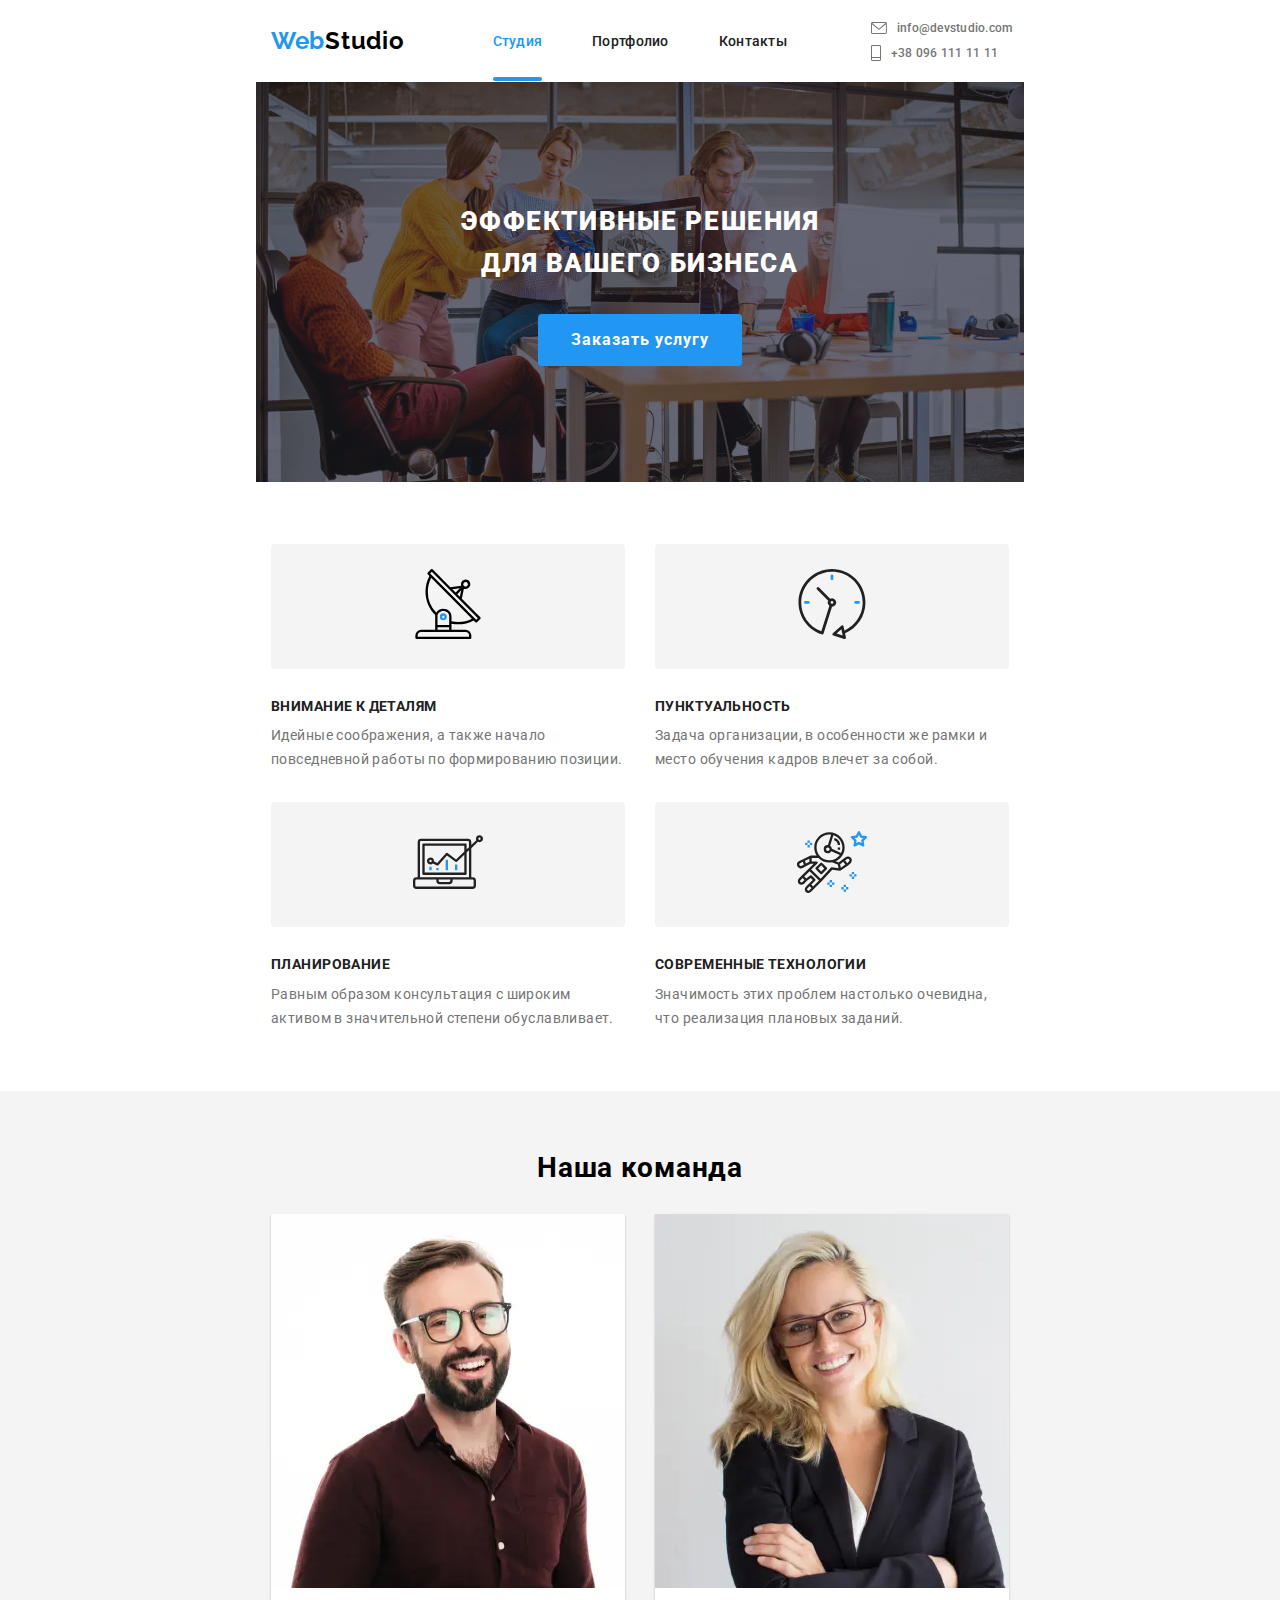
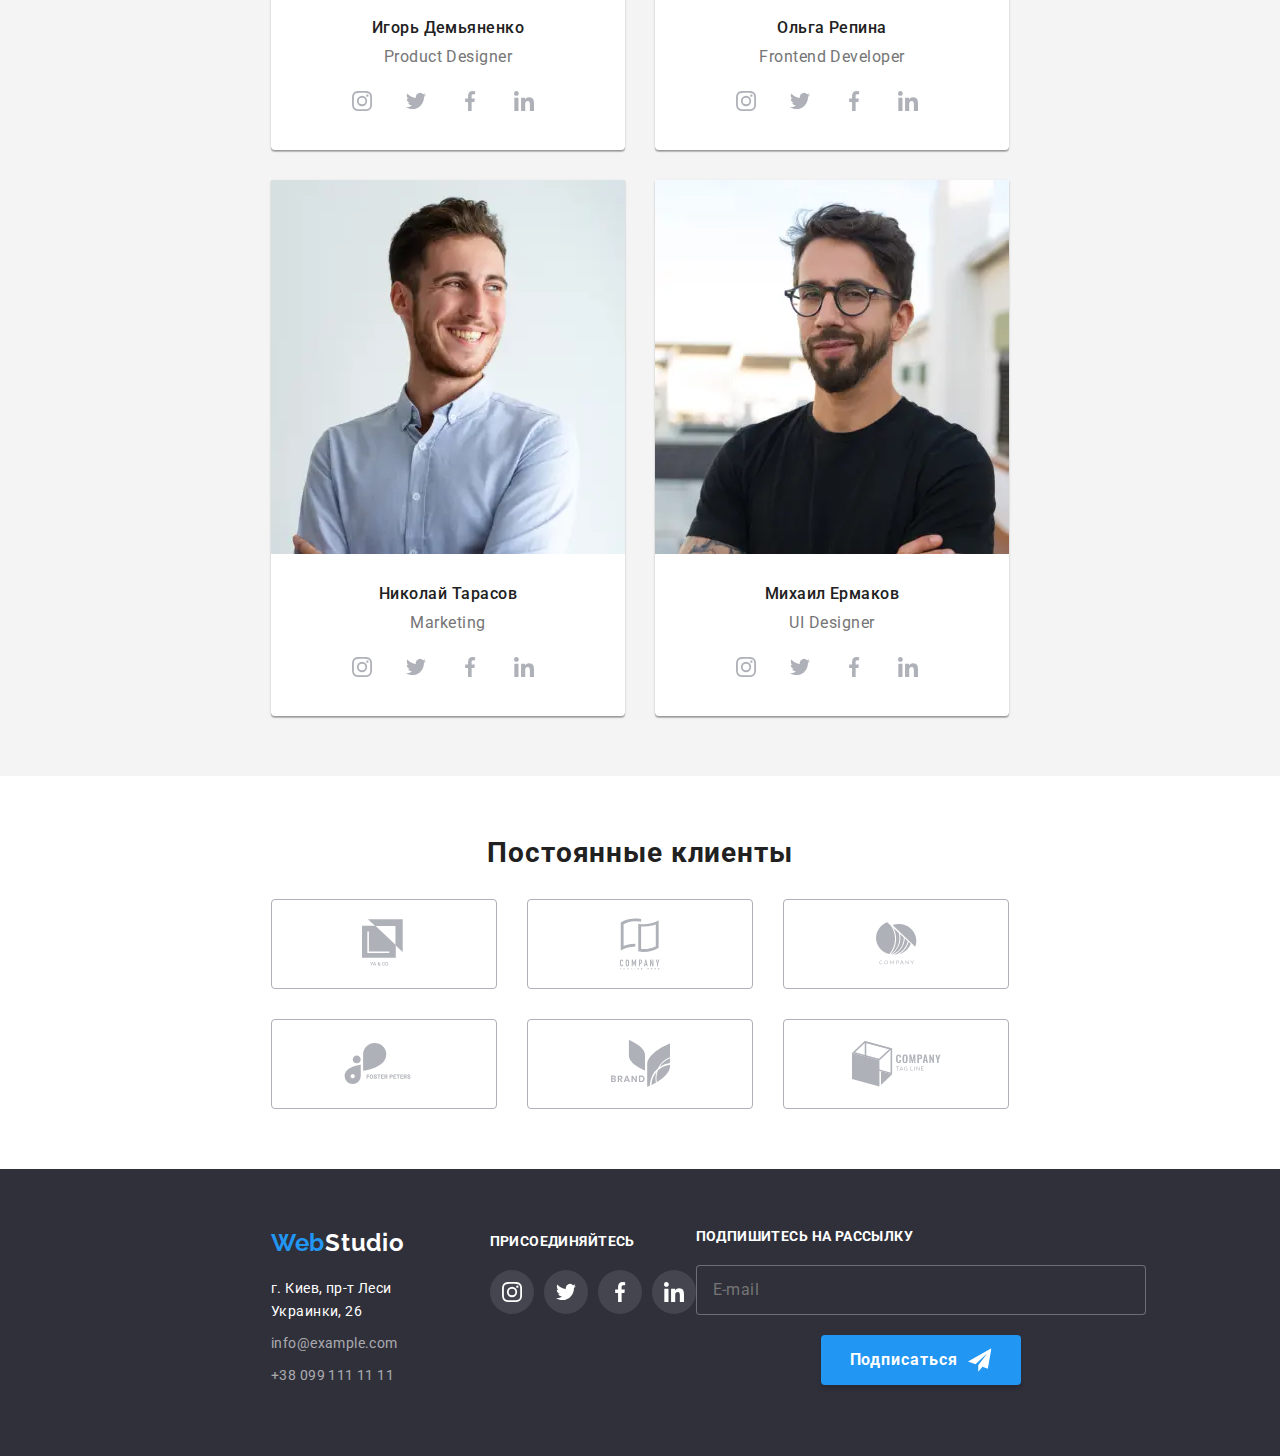
==== commit 926c4a44: "Добавляет адаптивные стили для модального окна" ====
--- a/index.html
+++ b/index.html
@@ -530,7 +530,7 @@
     <div class="backdrop is-hidden" data-modal>
       <div class="modal">
         <button type="button" class="close-btn" data-modal-close>
-          <svg class="close-btn-icon">
+          <svg width="11" height="11" class="close-btn-icon">
             <use href="./images/decor/sprite-optimize.svg#close-btn"></use>
           </svg>
         </button>
@@ -540,7 +540,7 @@
             Имя
             <span class="modal-form-input-wrapper">
              <input type="text" name="user-name" class="modal-form-input">
-             <svg class="modal-form-icon">
+             <svg width="18" height="18" class="modal-form-icon">
               <use href="./images/decor/sprite-optimize.svg#user-form"></use>
              </svg>
             </span>
@@ -549,7 +549,7 @@
             Телефон
             <span class="modal-form-input-wrapper">
               <input type="tel" name="user-phone" class="modal-form-input">
-              <svg class="modal-form-icon">
+              <svg width="18" height="18" class="modal-form-icon">
                 <use href="./images/decor/sprite-optimize.svg#phone-form"></use>
               </svg>
             </span>
@@ -558,12 +558,12 @@
             Почта
             <span class="modal-form-input-wrapper">
               <input type="email" name="user-email" class="modal-form-input">
-              <svg class="modal-form-icon">
+              <svg width="18" height="18" class="modal-form-icon">
                 <use href="./images/decor/sprite-optimize.svg#email-form"></use>
               </svg>
             </span>
           </label>
-          <label class="modal-form-field">
+          <label class="modal-form-field-last">
             Комментарий
             <textarea class="modal-form-user-comment" name="user-comment" placeholder="Введите текст"></textarea>
           </label>
--- a/css/main.min.css
+++ b/css/main.min.css
@@ -1,2 +1,2 @@
-.visually-hidden{position:absolute !important;clip:rect(1px 1px 1px 1px);clip:rect(1px, 1px, 1px, 1px);padding:0 !important;border:0 !important;height:1px !important;width:1px !important;overflow:hidden}body{font-family:"Roboto",sans-serif}.link{text-decoration:none;font-style:normal}.list{list-style:none}h1,h2,h3,h4,h5,h6{margin:0}ul,ol{margin:0;padding:0}p{margin:0}img{display:block}address{font-style:normal}.container{width:100%;padding:0 15px}@media screen and (min-width: 480px){.container{max-width:480px;margin:0 auto}}@media screen and (min-width: 768px){.container{max-width:768px}}@media screen and (min-width: 1600px){.hero .container{max-width:1600px}.container{max-width:1200px}}.logo{font-family:"Raleway",sans-serif;font-weight:700;font-size:24px;line-height:1.167;letter-spacing:.03em;color:#000}.logo-accent{color:#2196f3}.logo-footer{font-family:"Raleway",sans-serif;font-weight:700;font-size:24px;line-height:1.167;letter-spacing:.03em;color:#000;margin-bottom:20px;display:inline-block}.logo-alt{color:#fff}@media screen and (min-width: 1600px){.logo-footer,.logo{font-weight:700;font-size:26px;line-height:1.192;letter-spacing:.03em}}.modal-btn{font-family:"Roboto",sans-serif;font-weight:700;font-size:16px;line-height:1.87;letter-spacing:.06em;color:#fff;background-color:#2196f3;display:inline-block;min-width:200px;border-radius:4px;border:1px solid transparent;padding:10px 32px;cursor:pointer}@media screen and (min-width: 480px) and (max-width: 767px){.nav-list-item{margin-bottom:40px}.nav-list-item .current{color:#2196f3;text-align:center}.nav-list-item:nth-child(3n){margin-bottom:60px}.contact-list{margin-bottom:16px}.contact-list:nth-child(2n){margin-bottom:0}.header{position:relative;padding-top:10px;padding-bottom:10px;border-bottom:1px solid #ececec}.header .nav{display:-webkit-box;display:-ms-flexbox;display:flex;-webkit-box-align:center;-ms-flex-align:center;align-items:center;-webkit-box-pack:justify;-ms-flex-pack:justify;justify-content:space-between}}.menu-button{display:-webkit-inline-box;display:-ms-inline-flexbox;display:inline-flex;margin:0;padding:0;border:none;background-color:transparent;text-align:center}.menu-button:hover{fill:#2196f3}@media screen and (min-width: 768px){.menu-button{display:none}}.menu-button .icon-close{display:none}.menu-button.is-open .icon-close{display:block}.menu-button.is-open .menu-burger{display:none}.menu-container{background-color:#fff;text-align:center;border-top:1px solid #ececec}@media screen and (max-width: 767px){.menu-container{display:none;position:absolute;padding-top:60px;padding-bottom:60px;top:100%;left:0;height:393px;width:100%}.menu-container.is-open{display:block}}@media screen and (min-width: 768px){.menu-container{display:-webkit-box;display:-ms-flexbox;display:flex;border-top:none;-webkit-box-align:center;-ms-flex-align:center;align-items:center}}.contact-link{font-weight:500;font-size:18px;line-height:1.166;letter-spacing:.02em;display:-webkit-box;display:-ms-flexbox;display:flex;-webkit-box-align:center;-ms-flex-align:center;align-items:center;-webkit-box-pack:center;-ms-flex-pack:center;justify-content:center;color:#757575;-webkit-transition:color 250ms cubic-bezier(0.4, 0, 0.2, 1);transition:color 250ms cubic-bezier(0.4, 0, 0.2, 1)}.contact-link:hover,.contact-link:focus,.contact-link:active{color:#2196f3}.nav-list-link{font-weight:500;font-size:18px;line-height:1.166;letter-spacing:.02em;color:#212121;position:relative;padding-bottom:8px;-webkit-transition:color 250ms cubic-bezier(0.4, 0, 0.2, 1);transition:color 250ms cubic-bezier(0.4, 0, 0.2, 1)}.nav-list-link:hover,.nav-list-link:focus,.nav-list-link:active{color:#2196f3}.nav-list-link.current::after{content:"";position:absolute;display:block;width:100%;height:4px;background-color:#2196f3;left:0;bottom:0;border-radius:2px}@media screen and (min-width: 768px){.nav-list-link{padding-bottom:32px}}.contact-icon{fill:currentColor;margin-right:10px;-webkit-transition:fill 250ms cubic-bezier(0.4, 0, 0.2, 1);transition:fill 250ms cubic-bezier(0.4, 0, 0.2, 1)}.contact-icon:hover,.contact-icon:focus,.contact-icon:active{fill:#2196f3}@media screen and (min-width: 768px){.header{padding-top:21px;padding-bottom:21px}.header .nav{display:-webkit-box;display:-ms-flexbox;display:flex;-webkit-box-align:center;-ms-flex-align:center;align-items:center}.header .logo{margin-right:88px}.nav-list{display:-webkit-box;display:-ms-flexbox;display:flex}.nav-list .nav-list-item{margin-right:50px}.nav-list .nav-list-item:nth-child(3n){margin-right:84px}.contact-link{font-weight:500;font-size:12px;line-height:1.166;letter-spacing:.02em;-webkit-box-pack:start;-ms-flex-pack:start;justify-content:flex-start}.nav-list-link{font-weight:500;font-size:14px;line-height:1.143;letter-spacing:.02em;-ms-flex-line-pack:start;align-content:flex-start}.nav-list-link.current{color:#2196f3}.contact-list{padding-bottom:10px}.contact-list:nth-child(2n){padding-bottom:0}}@media screen and (min-width: 1600px){.header{padding-top:25px;padding-bottom:25px}.header .logo{margin-right:93px}.contact{display:-webkit-box;display:-ms-flexbox;display:flex;text-align:center;-webkit-box-align:center;-ms-flex-align:center;align-items:center}.nav-list .nav-list-item{margin-right:50px}.nav-list .nav-list-item:nth-child(3n){margin-right:305px}.nav-list-link,.contact-link{font-weight:500;font-size:14px;line-height:1.142;letter-spacing:.02em}.contact-link{-webkit-transition:color 250ms cubic-bezier(0.4, 0, 0.2, 1);transition:color 250ms cubic-bezier(0.4, 0, 0.2, 1)}.contact-link:hover,.contact-link:focus{color:#2196f3}.contact-list{margin-right:30px;padding-bottom:0}.contact-list:nth-child(2n){margin-right:0}}.hero{padding-top:118px;padding-bottom:118px;text-align:center;background-image:-webkit-gradient(linear, left top, right top, from(rgba(47,48,58,0.4)), to(rgba(47,48,58,0.4))),url("../images/mobile/backgroundimg-mobile@1x.jpg");background-image:linear-gradient(to right, rgba(47,48,58,0.4), rgba(47,48,58,0.4)),url("../images/mobile/backgroundimg-mobile@1x.jpg");background-size:480px 400px;background-position:center top;background-repeat:no-repeat}.hero-title{font-weight:900;font-size:26px;line-height:1.62;letter-spacing:.06em;text-transform:uppercase;color:#fff;margin-bottom:30px;font-family:"Roboto",sans-serif}@media screen and (min-device-pixel-ratio: 2) and (min-width: 320px), screen and (-webkit-min-device-pixel-ratio: 2) and (min-width: 320px), screen and (min-resolution: 192dpi) and (min-width: 320px), screen and (min-resolution: 2dppx) and (min-width: 320px){.hero{background-image:-webkit-gradient(linear, left top, right top, from(rgba(47,48,58,0.4)), to(rgba(47,48,58,0.4))),url("../images/mobile/backgroundimg-mobile@2x.jpg");background-image:linear-gradient(to right, rgba(47,48,58,0.4), rgba(47,48,58,0.4)),url("../images/mobile/backgroundimg-mobile@2x.jpg")}}@media screen and (min-width: 768px){.hero{background-size:768px 400px;background-image:-webkit-gradient(linear, left top, right top, from(rgba(47,48,58,0.4)), to(rgba(47,48,58,0.4))),url("../images/tablet/backgroundimg-tablet@1x.jpg");background-image:linear-gradient(to right, rgba(47,48,58,0.4), rgba(47,48,58,0.4)),url("../images/tablet/backgroundimg-tablet@1x.jpg")}}@media screen and (min-device-pixel-ratio: 2) and (min-width: 768px), screen and (-webkit-min-device-pixel-ratio: 2) and (min-width: 768px), screen and (min-resolution: 192dpi) and (min-width: 768px), screen and (min-resolution: 2dppx) and (min-width: 768px){.hero{background-image:-webkit-gradient(linear, left top, right top, from(rgba(47,48,58,0.4)), to(rgba(47,48,58,0.4))),url("../images/tablet/backgroundimg-tablet@2x.jpg");background-image:linear-gradient(to right, rgba(47,48,58,0.4), rgba(47,48,58,0.4)),url("../images/tablet/backgroundimg-tablet@2x.jpg")}}@media screen and (min-width: 1600px){.hero{padding-top:200px;padding-bottom:200px;background-image:-webkit-gradient(linear, left top, right top, from(rgba(47,48,58,0.4)), to(rgba(47,48,58,0.4))),url("../images/desktop/backgroundimg-desktop@1x.jpg");background-image:linear-gradient(to right, rgba(47,48,58,0.4), rgba(47,48,58,0.4)),url("../images/desktop/backgroundimg-desktop@1x.jpg");background-size:cover}.hero-title{font-weight:900;font-size:44px;line-height:1.36;letter-spacing:.06em}}@media screen and (min-device-pixel-ratio: 2) and (min-width: 1600px), screen and (-webkit-min-device-pixel-ratio: 2) and (min-width: 1600px), screen and (min-resolution: 192dpi) and (min-width: 1600px), screen and (min-resolution: 2dppx) and (min-width: 1600px){.hero{background-image:-webkit-gradient(linear, left top, right top, from(rgba(47,48,58,0.4)), to(rgba(47,48,58,0.4))),url("../images/desktop/backgroundimg-desktop@2x.jpg");background-image:linear-gradient(to right, rgba(47,48,58,0.4), rgba(47,48,58,0.4)),url("../images/desktop/backgroundimg-desktop@2x.jpg")}}.quality{padding-top:60px;padding-bottom:60px}.quality-list-item{margin-bottom:30px;width:450px}.quality-list-item:nth-child(n+4){margin-bottom:0px}.quality-icon-decor{text-align:center;background:#f5f4f4;border-radius:4px;padding:25px 190px;margin-bottom:30px}.quality-list-title{font-weight:700;font-size:14px;line-height:1.14;letter-spacing:.03em;text-transform:uppercase;text-align:center;color:#212121;margin-bottom:10px}.quality-list-text{font-weight:400;font-size:14px;line-height:1.71;letter-spacing:.03em;color:#757575}@media screen and (min-width: 768px){.quality-list{display:-webkit-box;display:-ms-flexbox;display:flex;-ms-flex-wrap:wrap;flex-wrap:wrap}.quality-list-item{margin-right:30px;width:354px}.quality-list-item:nth-child(2n){margin-right:0}.quality-list-item:nth-child(n+3){margin-bottom:0}.quality-icon-decor{padding:25px 142px}.quality-list-title{text-align:left}}@media screen and (min-width: 1600px){.quality{padding-top:94px;padding-bottom:94px}.quality-list{-ms-flex-wrap:nowrap;flex-wrap:nowrap}.quality-list-item{width:270px}.quality-list-item:nth-child(2n){margin-right:30px}.quality-list-item:nth-child(n+4){margin-right:0}.quality-icon-decor{padding:25px 100px}}.work{display:none}@media screen and (min-width: 1600px){.work{display:block;padding-bottom:94px}.work .container{text-align:center}.work-list{display:-webkit-box;display:-ms-flexbox;display:flex}.work-list-item{margin-right:30px;position:relative}.work-list-item:nth-child(3n){margin-right:0}.work-description{font-weight:700;font-size:14px;line-height:1.14;letter-spacing:.03em;text-align:center;text-transform:uppercase;color:#fff;padding-top:27px;padding-bottom:27px;background-color:rgba(47,48,58,0.8);position:absolute;width:100%;bottom:0}.section-title{font-weight:700;font-size:36px;line-height:1.17;letter-spacing:.03em;color:#212121;margin-bottom:50px}}.team{background:#f5f4f4;padding-top:60px;padding-bottom:60px}.team .container{text-align:center}.team__title{font-weight:700;font-size:28px;line-height:1.179;letter-spacing:.03em;margin-bottom:30px}.team__item{background-color:#fff;-webkit-box-shadow:0px 1px 3px rgba(0,0,0,0.12),0px 1px 1px rgba(0,0,0,0.14),0px 2px 1px rgba(0,0,0,0.2);box-shadow:0px 1px 3px rgba(0,0,0,0.12),0px 1px 1px rgba(0,0,0,0.14),0px 2px 1px rgba(0,0,0,0.2);border-radius:0px 0px 4px 4px;margin-bottom:30px}.team__item:nth-child(n+4){margin-bottom:0}.team__name{font-weight:500;font-size:16px;line-height:1.188;letter-spacing:.03em;margin-bottom:10px;color:#212121}.team__position{font-weight:400;font-size:16px;line-height:1.188;letter-spacing:.03em;color:#757575;margin-bottom:16px}.team__photo--img{margin-bottom:30px}.social-list__icon{width:20px;height:20px;fill:#afb1b8}.social-list{display:-webkit-box;display:-ms-flexbox;display:flex;-webkit-box-pack:center;-ms-flex-pack:center;justify-content:center;-webkit-box-align:center;-ms-flex-align:center;align-items:center}.social-list__item{margin-right:10px;margin-bottom:24px;display:-webkit-box;display:-ms-flexbox;display:flex;-webkit-box-pack:center;-ms-flex-pack:center;justify-content:center;-webkit-box-align:center;-ms-flex-align:center;align-items:center;width:44px;height:44px}@media screen and (min-width: 768px){.team__item{width:354px;margin-right:30px}.team__item:nth-child(n+3){margin-bottom:0}.team__item:nth-child(2n){margin-right:0}.team__list{display:-webkit-box;display:-ms-flexbox;display:flex;-ms-flex-wrap:wrap;flex-wrap:wrap}}@media screen and (min-width: 1600px){.team__item{width:270px;margin-right:30px}.team__item:nth-child(n+1){margin-bottom:0}.team__item:nth-child(2n){margin-right:30px}.team__item:nth-child(n+4){margin-right:0px}.team__list{-ms-flex-wrap:nowrap;flex-wrap:nowrap}.team{padding-top:94px;padding-bottom:94px}.team__title{font-weight:700;font-size:36px;line-height:1.166;letter-spacing:.03em;margin-bottom:50px}.social-list__icon{-webkit-transition:fill 250ms cubic-bezier(0.4, 0, 0.2, 1);transition:fill 250ms cubic-bezier(0.4, 0, 0.2, 1)}.social-list__link:hover .social-list__icon,.social-list__link:focus .social-list__icon{fill:#fff}.social-list__link{display:-webkit-box;display:-ms-flexbox;display:flex;-webkit-box-pack:center;-ms-flex-pack:center;justify-content:center;-webkit-box-align:center;-ms-flex-align:center;align-items:center;width:44px;height:44px;background-color:#fff;border-radius:50%;-webkit-transition:background-color 250ms cubic-bezier(0.4, 0, 0.2, 1);transition:background-color 250ms cubic-bezier(0.4, 0, 0.2, 1)}.social-list__link:hover,.social-list__link:focus{background-color:#2196f3}}.clients{padding-top:60px;padding-bottom:60px;text-align:center}.clients-list{display:-webkit-box;display:-ms-flexbox;display:flex;-webkit-box-pack:center;-ms-flex-pack:center;justify-content:center;-ms-flex-wrap:wrap;flex-wrap:wrap}.section-title{font-weight:700;font-size:28px;line-height:1.179;letter-spacing:.03em;margin-bottom:30px;color:#212121}.icon{fill:#afb1b8;-webkit-transition:fill 250ms cubic-bezier(0.4, 0, 0.2, 1);transition:fill 250ms cubic-bezier(0.4, 0, 0.2, 1)}.clients-list-icon:hover .icon,.clients-list-icon:focus .icon{fill:#2196f3}.clients-list-item{margin-right:30px;margin-bottom:30px}.clients-list-item:nth-child(2n){margin-right:0}.clients-list-item:nth-last-child(-n+2){margin-bottom:0}.clients-list-icon{display:-webkit-box;display:-ms-flexbox;display:flex;-webkit-box-pack:center;-ms-flex-pack:center;justify-content:center;-webkit-box-align:center;-ms-flex-align:center;align-items:center;width:210px;height:90px;border:1px solid #afb1b8;border-radius:4px;-webkit-transition:border 250ms cubic-bezier(0.4, 0, 0.2, 1);transition:border 250ms cubic-bezier(0.4, 0, 0.2, 1)}.clients-list-icon:hover,.clients-list-icon:focus{border:1px solid #2196f3}@media screen and (min-width: 768px){.clients-list-icon{cursor:pointer;width:226px}.clients-list-item:nth-child(2n){margin-right:30px}.clients-list-item:nth-last-child(-n+2){margin-bottom:30px}.clients-list-item:nth-child(3n){margin-right:0}.clients-list-item:nth-last-child(-n+3){margin-bottom:0}}@media screen and (min-width: 1600px){.clients{padding-top:94px;padding-bottom:94px}.clients-list{display:-webkit-box;display:-ms-flexbox;display:flex;-webkit-box-pack:center;-ms-flex-pack:center;justify-content:center;-ms-flex-wrap:nowrap;flex-wrap:nowrap}.section-title{font-weight:700;font-size:36px;line-height:1.167;letter-spacing:.03em;margin-bottom:50px}.clients-list-icon{width:170px}.clients-list-item{margin-bottom:0}.clients-list-item:nth-child(2n){margin-right:30px}.clients-list-item:nth-last-child(-n+2){margin-bottom:0}.clients-list-item:nth-child(3n){margin-right:30px}.clients-list-item:nth-last-child(-n+3){margin-bottom:0}.clients-list-item:nth-child(6n){margin-right:0}}.footer{background-color:#2f303a;padding-top:60px;padding-bottom:60px;text-align:center}.contact-footer-link{font-weight:400;font-size:14px;line-height:1.71;letter-spacing:.03em;color:rgba(255,255,255,0.6);margin-bottom:8px;-webkit-transition:color 250ms cubic-bezier(0.4, 0, 0.2, 1);transition:color 250ms cubic-bezier(0.4, 0, 0.2, 1)}.contact-footer-link:hover,.contact-footer-link:focus{color:rgba(255,255,255,0.8)}.address-footer{margin-bottom:60px}.address-footer>.contact-footer-link{color:#fff;display:inline-block;margin-bottom:8px}.contacts-footer-list>.contact-footer-link{display:inline-block;margin-bottom:8px}.social-call{font-weight:700;font-size:14px;line-height:1.14;letter-spacing:.03em;text-transform:uppercase;color:#fff;margin-bottom:20px}.social-list-footer{display:-webkit-box;display:-ms-flexbox;display:flex;-webkit-box-align:center;-ms-flex-align:center;align-items:center;-webkit-box-pack:center;-ms-flex-pack:center;justify-content:center;margin-bottom:60px}.social-list-footer-link{background:rgba(255,255,255,0.1);border-radius:50%;width:44px;height:44px;margin-right:10px;display:-webkit-box;display:-ms-flexbox;display:flex;-webkit-box-align:center;-ms-flex-align:center;align-items:center;-webkit-box-pack:center;-ms-flex-pack:center;justify-content:center;-webkit-transition:background-color 250ms cubic-bezier(0.4, 0, 0.2, 1);transition:background-color 250ms cubic-bezier(0.4, 0, 0.2, 1)}.social-list-footer-item:nth-child(4n) .social-list-footer-link{margin-right:0px}.social-list-footer-icon{fill:#fff}@media screen and (min-width: 768px){.footer .container{display:-webkit-box;display:-ms-flexbox;display:flex;-ms-flex-wrap:wrap;flex-wrap:wrap;-webkit-box-align:start;-ms-flex-align:start;align-items:flex-start;-webkit-box-pack:center;-ms-flex-pack:center;justify-content:center}.communications{margin-right:165px}.address-footer{margin-bottom:52px}}@media screen and (min-width: 1600px){.footer{text-align:left}.footer .container{display:-webkit-box;display:-ms-flexbox;display:flex;-ms-flex-wrap:nowrap;flex-wrap:nowrap;-webkit-box-pack:start;-ms-flex-pack:start;justify-content:flex-start}.communications{margin-right:85px}.address-footer{margin-bottom:0}.social-list-footer-link{-webkit-transition:background-color 250ms cubic-bezier(0.4, 0, 0.2, 1);transition:background-color 250ms cubic-bezier(0.4, 0, 0.2, 1)}.social-list-footer-link:hover,.social-list-footer-link:focus{background-color:#2196f3}}.footer-form-input{width:450px;height:50px;border:1px solid rgba(255,255,255,0.3);border-radius:4px;padding-left:16px;margin-bottom:20px;background-color:#2f303a;outline:none;font-weight:400;font-size:16px;line-height:1.25;letter-spacing:.03em;color:rgba(255,255,255,0.6)}.footer-form-btn{width:200px;height:50px;background:#2196f3;-webkit-box-shadow:0px 4px 4px rgba(0,0,0,0.15);box-shadow:0px 4px 4px rgba(0,0,0,0.15);border-radius:4px;border:1px solid transparent;font-weight:700;font-size:16px;line-height:1.87;letter-spacing:.06em;text-align:center;color:#fff;padding:10px 28px;display:-webkit-inline-box;display:-ms-inline-flexbox;display:inline-flex;-webkit-box-pack:center;-ms-flex-pack:center;justify-content:center;-webkit-box-align:center;-ms-flex-align:center;align-items:center}.footer-form-btn-icon{margin-left:10px;fill:#fff}@media screen and (min-width: 768px){.social-footer-subscribe-form{display:-webkit-box;display:-ms-flexbox;display:flex;-webkit-box-orient:vertical;-webkit-box-direction:normal;-ms-flex-direction:column;flex-direction:column;-webkit-box-align:center;-ms-flex-align:center;align-items:center}.social-footer{margin-top:5px}}@media screen and (min-width: 1600px){.social-footer-subscribe-form{margin-top:12px;display:block}.social-list-footer-link{cursor:pointer}.social-footer{margin-top:10px;margin-right:93px}.footer-form-input{width:358px;margin-right:8px}}.backdrop{position:fixed;left:0;top:0;width:100%;height:100%;background:rgba(0,0,0,0.2);-webkit-transition:all 250ms cubic-bezier(0.4, 0, 0.2, 1);transition:all 250ms cubic-bezier(0.4, 0, 0.2, 1)}.backdrop.is-hidden{-webkit-transition:all 250ms cubic-bezier(0.4, 0, 0.2, 1) 250ms;transition:all 250ms cubic-bezier(0.4, 0, 0.2, 1) 250ms}.modal{position:absolute;top:50%;left:50%;-webkit-transform:translate(-50%, -50%) scale(1);transform:translate(-50%, -50%) scale(1);-webkit-transition:-webkit-transform 250ms cubic-bezier(0.4, 0, 0.2, 1) 250ms;transition:-webkit-transform 250ms cubic-bezier(0.4, 0, 0.2, 1) 250ms;transition:transform 250ms cubic-bezier(0.4, 0, 0.2, 1) 250ms;transition:transform 250ms cubic-bezier(0.4, 0, 0.2, 1) 250ms, -webkit-transform 250ms cubic-bezier(0.4, 0, 0.2, 1) 250ms;width:528px;min-height:581px;padding:40px;background-color:#fff;font-family:"Roboto",sans-serif;font-style:normal;font-weight:400;font-size:12px;line-height:1.17;letter-spacing:.01em;color:#757575}.backdrop.is-hidden .modal{-webkit-transform:translate(-50%, -50%) scale(0);transform:translate(-50%, -50%) scale(0);-webkit-transition:-webkit-transform 250ms cubic-bezier(0.4, 0, 0.2, 1) 0ms;transition:-webkit-transform 250ms cubic-bezier(0.4, 0, 0.2, 1) 0ms;transition:transform 250ms cubic-bezier(0.4, 0, 0.2, 1) 0ms;transition:transform 250ms cubic-bezier(0.4, 0, 0.2, 1) 0ms, -webkit-transform 250ms cubic-bezier(0.4, 0, 0.2, 1) 0ms}.close-btn{position:absolute;top:8px;right:8px;display:block;width:30px;height:30px;padding:0px;border:1px solid rgba(0,0,0,0.1);border-radius:50%;background-color:#fff;cursor:pointer;-webkit-transition:fill 250ms cubic-bezier(0.4, 0, 0.2, 1) 250ms;transition:fill 250ms cubic-bezier(0.4, 0, 0.2, 1) 250ms}.close-btn:hover,.close-btn:focus{fill:#2196f3}.close-btn-icon{width:11px;height:11px}.is-hidden{opacity:0;visibility:hidden;pointer-events:none}.form-call{font-weight:700;font-size:20px;line-height:1.15;letter-spacing:.03em;text-align:center;color:#212121;margin-bottom:12px}.modal-form{display:-webkit-box;display:-ms-flexbox;display:flex;-webkit-box-orient:vertical;-webkit-box-direction:normal;-ms-flex-direction:column;flex-direction:column}.modal-form-field{margin-bottom:10px}.modal-form-input-wrapper{position:relative;display:block;margin-top:4px}.modal-form-input{width:100%;height:40px;border:1px solid rgba(33,33,33,0.2);border-radius:4px;padding-left:42px}.modal-form-input:focus{outline:none;border-color:#2196f3;-webkit-transition:border-color 250ms cubic-bezier(0.4, 0, 0.2, 1) 250ms;transition:border-color 250ms cubic-bezier(0.4, 0, 0.2, 1) 250ms}.modal-form-icon{position:absolute;top:50%;left:12px;-webkit-transform:translateY(-50%);transform:translateY(-50%);-webkit-transition:fill 250ms cubic-bezier(0.4, 0, 0.2, 1) 250ms;transition:fill 250ms cubic-bezier(0.4, 0, 0.2, 1) 250ms;display:block;width:18px;height:18px}.modal-form-input:focus+.modal-form-icon{fill:#2196f3}.modal-form-user-comment{width:100%;height:120px;border:1px solid rgba(33,33,33,0.2);border-radius:4px;padding:12px 16px;margin-top:4px;resize:none;-webkit-transition:border-color 250ms cubic-bezier(0.4, 0, 0.2, 1) 250ms;transition:border-color 250ms cubic-bezier(0.4, 0, 0.2, 1) 250ms}.modal-form-user-comment:focus{outline:none;border-color:#2196f3}.modal-form-user-comment::-webkit-input-placeholder{color:rgba(117,117,117,0.5)}.modal-form-user-comment:-ms-input-placeholder{color:rgba(117,117,117,0.5)}.modal-form-user-comment::-ms-input-placeholder{color:rgba(117,117,117,0.5)}.modal-form-user-comment::placeholder{color:rgba(117,117,117,0.5)}.modal-form-policy-text{font-weight:400;font-size:14px;line-height:1.71;letter-spacing:.03em;color:#757575;display:-webkit-box;display:-ms-flexbox;display:flex;-webkit-box-align:center;-ms-flex-align:center;align-items:center;-webkit-box-pack:center;-ms-flex-pack:center;justify-content:center;margin-bottom:30px}.modal-form-policy-text::before{content:"";display:inline-block;width:16px;height:15px;border:1px solid #212121;border-radius:2px;margin-right:7px}.modal-form-policy:checked+.modal-form-policy-text::before{background-image:url(../images/decor/checked.svg);background-position:center;border:1px solid #2196f3;background-color:#2196f3}.modal-form-policy-link{color:#2196f3;text-decoration-skip-ink:none;margin-left:5px}.modal-form-btn{font-family:"Roboto",sans-serif;font-weight:700;font-size:16px;line-height:1.87;letter-spacing:.06em;color:#fff;background-color:#188ce8;display:block;width:200px;border-radius:4px;border:1px solid transparent;padding:10px 55px;margin:0 auto;cursor:pointer;-webkit-box-shadow:0px 4px 4px rgba(0,0,0,0.15);box-shadow:0px 4px 4px rgba(0,0,0,0.15)}
+.visually-hidden{position:absolute !important;clip:rect(1px 1px 1px 1px);clip:rect(1px, 1px, 1px, 1px);padding:0 !important;border:0 !important;height:1px !important;width:1px !important;overflow:hidden}body{font-family:"Roboto",sans-serif}.link{text-decoration:none;font-style:normal}.list{list-style:none}h1,h2,h3,h4,h5,h6{margin:0}ul,ol{margin:0;padding:0}p{margin:0}img{display:block}address{font-style:normal}.container{width:100%;padding:0 15px}@media screen and (min-width: 480px){.container{max-width:480px;margin:0 auto}}@media screen and (min-width: 768px){.container{max-width:768px}}@media screen and (min-width: 1600px){.hero .container{max-width:1600px}.container{max-width:1200px}}.logo{font-family:"Raleway",sans-serif;font-weight:700;font-size:24px;line-height:1.167;letter-spacing:.03em;color:#000}.logo-accent{color:#2196f3}.logo-footer{font-family:"Raleway",sans-serif;font-weight:700;font-size:24px;line-height:1.167;letter-spacing:.03em;color:#000;margin-bottom:20px;display:inline-block}.logo-alt{color:#fff}@media screen and (min-width: 1600px){.logo-footer,.logo{font-weight:700;font-size:26px;line-height:1.192;letter-spacing:.03em}}.modal-btn{font-family:"Roboto",sans-serif;font-weight:700;font-size:16px;line-height:1.87;letter-spacing:.06em;color:#fff;background-color:#2196f3;display:inline-block;min-width:200px;border-radius:4px;border:1px solid transparent;padding:10px 32px;cursor:pointer}@media screen and (min-width: 480px) and (max-width: 767px){.nav-list-item{margin-bottom:40px}.nav-list-item .current{color:#2196f3;text-align:center}.nav-list-item:nth-child(3n){margin-bottom:60px}.contact-list{margin-bottom:16px}.contact-list:nth-child(2n){margin-bottom:0}.header{position:relative;padding-top:10px;padding-bottom:10px;border-bottom:1px solid #ececec}.header .nav{display:-webkit-box;display:-ms-flexbox;display:flex;-webkit-box-align:center;-ms-flex-align:center;align-items:center;-webkit-box-pack:justify;-ms-flex-pack:justify;justify-content:space-between}}.menu-button{display:-webkit-inline-box;display:-ms-inline-flexbox;display:inline-flex;margin:0;padding:0;border:none;background-color:transparent;text-align:center}.menu-button:hover{fill:#2196f3}@media screen and (min-width: 768px){.menu-button{display:none}}.menu-button .icon-close{display:none}.menu-button.is-open .icon-close{display:block}.menu-button.is-open .menu-burger{display:none}.menu-container{background-color:#fff;text-align:center;border-top:1px solid #ececec}@media screen and (max-width: 767px){.menu-container{display:none;position:absolute;padding-top:60px;padding-bottom:60px;top:100%;left:0;height:393px;width:100%}.menu-container.is-open{display:block}}@media screen and (min-width: 768px){.menu-container{display:-webkit-box;display:-ms-flexbox;display:flex;border-top:none;-webkit-box-align:center;-ms-flex-align:center;align-items:center}}.contact-link{font-weight:500;font-size:18px;line-height:1.166;letter-spacing:.02em;display:-webkit-box;display:-ms-flexbox;display:flex;-webkit-box-align:center;-ms-flex-align:center;align-items:center;-webkit-box-pack:center;-ms-flex-pack:center;justify-content:center;color:#757575;-webkit-transition:color 250ms cubic-bezier(0.4, 0, 0.2, 1);transition:color 250ms cubic-bezier(0.4, 0, 0.2, 1)}.contact-link:hover,.contact-link:focus,.contact-link:active{color:#2196f3}.nav-list-link{font-weight:500;font-size:18px;line-height:1.166;letter-spacing:.02em;color:#212121;position:relative;padding-bottom:8px;-webkit-transition:color 250ms cubic-bezier(0.4, 0, 0.2, 1);transition:color 250ms cubic-bezier(0.4, 0, 0.2, 1)}.nav-list-link:hover,.nav-list-link:focus,.nav-list-link:active{color:#2196f3}.nav-list-link.current::after{content:"";position:absolute;display:block;width:100%;height:4px;background-color:#2196f3;left:0;bottom:0;border-radius:2px}@media screen and (min-width: 768px){.nav-list-link{padding-bottom:32px}}.contact-icon{fill:currentColor;margin-right:10px;-webkit-transition:fill 250ms cubic-bezier(0.4, 0, 0.2, 1);transition:fill 250ms cubic-bezier(0.4, 0, 0.2, 1)}.contact-icon:hover,.contact-icon:focus,.contact-icon:active{fill:#2196f3}@media screen and (min-width: 768px){.header{padding-top:21px;padding-bottom:21px}.header .nav{display:-webkit-box;display:-ms-flexbox;display:flex;-webkit-box-align:center;-ms-flex-align:center;align-items:center}.header .logo{margin-right:88px}.nav-list{display:-webkit-box;display:-ms-flexbox;display:flex}.nav-list .nav-list-item{margin-right:50px}.nav-list .nav-list-item:nth-child(3n){margin-right:84px}.contact-link{font-weight:500;font-size:12px;line-height:1.166;letter-spacing:.02em;-webkit-box-pack:start;-ms-flex-pack:start;justify-content:flex-start}.nav-list-link{font-weight:500;font-size:14px;line-height:1.143;letter-spacing:.02em;-ms-flex-line-pack:start;align-content:flex-start}.nav-list-link.current{color:#2196f3}.contact-list{padding-bottom:10px}.contact-list:nth-child(2n){padding-bottom:0}}@media screen and (min-width: 1600px){.header{padding-top:25px;padding-bottom:25px}.header .logo{margin-right:93px}.contact{display:-webkit-box;display:-ms-flexbox;display:flex;text-align:center;-webkit-box-align:center;-ms-flex-align:center;align-items:center}.nav-list .nav-list-item{margin-right:50px}.nav-list .nav-list-item:nth-child(3n){margin-right:305px}.nav-list-link,.contact-link{font-weight:500;font-size:14px;line-height:1.142;letter-spacing:.02em}.contact-link{-webkit-transition:color 250ms cubic-bezier(0.4, 0, 0.2, 1);transition:color 250ms cubic-bezier(0.4, 0, 0.2, 1)}.contact-link:hover,.contact-link:focus{color:#2196f3}.contact-list{margin-right:30px;padding-bottom:0}.contact-list:nth-child(2n){margin-right:0}}.hero{padding-top:118px;padding-bottom:118px;text-align:center;background-image:-webkit-gradient(linear, left top, right top, from(rgba(47,48,58,0.4)), to(rgba(47,48,58,0.4))),url("../images/mobile/backgroundimg-mobile@1x.jpg");background-image:linear-gradient(to right, rgba(47,48,58,0.4), rgba(47,48,58,0.4)),url("../images/mobile/backgroundimg-mobile@1x.jpg");background-size:480px 400px;background-position:center top;background-repeat:no-repeat}.hero-title{font-weight:900;font-size:26px;line-height:1.62;letter-spacing:.06em;text-transform:uppercase;color:#fff;margin-bottom:30px;font-family:"Roboto",sans-serif}@media screen and (min-device-pixel-ratio: 2) and (min-width: 320px), screen and (-webkit-min-device-pixel-ratio: 2) and (min-width: 320px), screen and (min-resolution: 192dpi) and (min-width: 320px), screen and (min-resolution: 2dppx) and (min-width: 320px){.hero{background-image:-webkit-gradient(linear, left top, right top, from(rgba(47,48,58,0.4)), to(rgba(47,48,58,0.4))),url("../images/mobile/backgroundimg-mobile@2x.jpg");background-image:linear-gradient(to right, rgba(47,48,58,0.4), rgba(47,48,58,0.4)),url("../images/mobile/backgroundimg-mobile@2x.jpg")}}@media screen and (min-width: 768px){.hero{background-size:768px 400px;background-image:-webkit-gradient(linear, left top, right top, from(rgba(47,48,58,0.4)), to(rgba(47,48,58,0.4))),url("../images/tablet/backgroundimg-tablet@1x.jpg");background-image:linear-gradient(to right, rgba(47,48,58,0.4), rgba(47,48,58,0.4)),url("../images/tablet/backgroundimg-tablet@1x.jpg")}}@media screen and (min-device-pixel-ratio: 2) and (min-width: 768px), screen and (-webkit-min-device-pixel-ratio: 2) and (min-width: 768px), screen and (min-resolution: 192dpi) and (min-width: 768px), screen and (min-resolution: 2dppx) and (min-width: 768px){.hero{background-image:-webkit-gradient(linear, left top, right top, from(rgba(47,48,58,0.4)), to(rgba(47,48,58,0.4))),url("../images/tablet/backgroundimg-tablet@2x.jpg");background-image:linear-gradient(to right, rgba(47,48,58,0.4), rgba(47,48,58,0.4)),url("../images/tablet/backgroundimg-tablet@2x.jpg")}}@media screen and (min-width: 1600px){.hero{padding-top:200px;padding-bottom:200px;background-image:-webkit-gradient(linear, left top, right top, from(rgba(47,48,58,0.4)), to(rgba(47,48,58,0.4))),url("../images/desktop/backgroundimg-desktop@1x.jpg");background-image:linear-gradient(to right, rgba(47,48,58,0.4), rgba(47,48,58,0.4)),url("../images/desktop/backgroundimg-desktop@1x.jpg");background-size:cover}.hero-title{font-weight:900;font-size:44px;line-height:1.36;letter-spacing:.06em}}@media screen and (min-device-pixel-ratio: 2) and (min-width: 1600px), screen and (-webkit-min-device-pixel-ratio: 2) and (min-width: 1600px), screen and (min-resolution: 192dpi) and (min-width: 1600px), screen and (min-resolution: 2dppx) and (min-width: 1600px){.hero{background-image:-webkit-gradient(linear, left top, right top, from(rgba(47,48,58,0.4)), to(rgba(47,48,58,0.4))),url("../images/desktop/backgroundimg-desktop@2x.jpg");background-image:linear-gradient(to right, rgba(47,48,58,0.4), rgba(47,48,58,0.4)),url("../images/desktop/backgroundimg-desktop@2x.jpg")}}.quality{padding-top:60px;padding-bottom:60px}.quality-list-item{margin-bottom:30px;width:450px}.quality-list-item:nth-child(n+4){margin-bottom:0px}.quality-icon-decor{text-align:center;background:#f5f4f4;border-radius:4px;padding:25px 190px;margin-bottom:30px}.quality-list-title{font-weight:700;font-size:14px;line-height:1.14;letter-spacing:.03em;text-transform:uppercase;text-align:center;color:#212121;margin-bottom:10px}.quality-list-text{font-weight:400;font-size:14px;line-height:1.71;letter-spacing:.03em;color:#757575}@media screen and (min-width: 768px){.quality-list{display:-webkit-box;display:-ms-flexbox;display:flex;-ms-flex-wrap:wrap;flex-wrap:wrap}.quality-list-item{margin-right:30px;width:354px}.quality-list-item:nth-child(2n){margin-right:0}.quality-list-item:nth-child(n+3){margin-bottom:0}.quality-icon-decor{padding:25px 142px}.quality-list-title{text-align:left}}@media screen and (min-width: 1600px){.quality{padding-top:94px;padding-bottom:94px}.quality-list{-ms-flex-wrap:nowrap;flex-wrap:nowrap}.quality-list-item{width:270px}.quality-list-item:nth-child(2n){margin-right:30px}.quality-list-item:nth-child(n+4){margin-right:0}.quality-icon-decor{padding:25px 100px}}.work{display:none}@media screen and (min-width: 1600px){.work{display:block;padding-bottom:94px}.work .container{text-align:center}.work-list{display:-webkit-box;display:-ms-flexbox;display:flex}.work-list-item{margin-right:30px;position:relative}.work-list-item:nth-child(3n){margin-right:0}.work-description{font-weight:700;font-size:14px;line-height:1.14;letter-spacing:.03em;text-align:center;text-transform:uppercase;color:#fff;padding-top:27px;padding-bottom:27px;background-color:rgba(47,48,58,0.8);position:absolute;width:100%;bottom:0}.section-title{font-weight:700;font-size:36px;line-height:1.17;letter-spacing:.03em;color:#212121;margin-bottom:50px}}.team{background:#f5f4f4;padding-top:60px;padding-bottom:60px}.team .container{text-align:center}.team__title{font-weight:700;font-size:28px;line-height:1.179;letter-spacing:.03em;margin-bottom:30px}.team__item{background-color:#fff;-webkit-box-shadow:0px 1px 3px rgba(0,0,0,0.12),0px 1px 1px rgba(0,0,0,0.14),0px 2px 1px rgba(0,0,0,0.2);box-shadow:0px 1px 3px rgba(0,0,0,0.12),0px 1px 1px rgba(0,0,0,0.14),0px 2px 1px rgba(0,0,0,0.2);border-radius:0px 0px 4px 4px;margin-bottom:30px}.team__item:nth-child(n+4){margin-bottom:0}.team__name{font-weight:500;font-size:16px;line-height:1.188;letter-spacing:.03em;margin-bottom:10px;color:#212121}.team__position{font-weight:400;font-size:16px;line-height:1.188;letter-spacing:.03em;color:#757575;margin-bottom:16px}.team__photo--img{margin-bottom:30px}.social-list__icon{width:20px;height:20px;fill:#afb1b8}.social-list{display:-webkit-box;display:-ms-flexbox;display:flex;-webkit-box-pack:center;-ms-flex-pack:center;justify-content:center;-webkit-box-align:center;-ms-flex-align:center;align-items:center}.social-list__item{margin-right:10px;margin-bottom:24px;display:-webkit-box;display:-ms-flexbox;display:flex;-webkit-box-pack:center;-ms-flex-pack:center;justify-content:center;-webkit-box-align:center;-ms-flex-align:center;align-items:center;width:44px;height:44px}@media screen and (min-width: 768px){.team__item{width:354px;margin-right:30px}.team__item:nth-child(n+3){margin-bottom:0}.team__item:nth-child(2n){margin-right:0}.team__list{display:-webkit-box;display:-ms-flexbox;display:flex;-ms-flex-wrap:wrap;flex-wrap:wrap}}@media screen and (min-width: 1600px){.team__item{width:270px;margin-right:30px}.team__item:nth-child(n+1){margin-bottom:0}.team__item:nth-child(2n){margin-right:30px}.team__item:nth-child(n+4){margin-right:0px}.team__list{-ms-flex-wrap:nowrap;flex-wrap:nowrap}.team{padding-top:94px;padding-bottom:94px}.team__title{font-weight:700;font-size:36px;line-height:1.166;letter-spacing:.03em;margin-bottom:50px}.social-list__icon{-webkit-transition:fill 250ms cubic-bezier(0.4, 0, 0.2, 1);transition:fill 250ms cubic-bezier(0.4, 0, 0.2, 1)}.social-list__link:hover .social-list__icon,.social-list__link:focus .social-list__icon{fill:#fff}.social-list__link{display:-webkit-box;display:-ms-flexbox;display:flex;-webkit-box-pack:center;-ms-flex-pack:center;justify-content:center;-webkit-box-align:center;-ms-flex-align:center;align-items:center;width:44px;height:44px;background-color:#fff;border-radius:50%;-webkit-transition:background-color 250ms cubic-bezier(0.4, 0, 0.2, 1);transition:background-color 250ms cubic-bezier(0.4, 0, 0.2, 1)}.social-list__link:hover,.social-list__link:focus{background-color:#2196f3}}.clients{padding-top:60px;padding-bottom:60px;text-align:center}.clients-list{display:-webkit-box;display:-ms-flexbox;display:flex;-webkit-box-pack:center;-ms-flex-pack:center;justify-content:center;-ms-flex-wrap:wrap;flex-wrap:wrap}.section-title{font-weight:700;font-size:28px;line-height:1.179;letter-spacing:.03em;margin-bottom:30px;color:#212121}.icon{fill:#afb1b8;-webkit-transition:fill 250ms cubic-bezier(0.4, 0, 0.2, 1);transition:fill 250ms cubic-bezier(0.4, 0, 0.2, 1)}.clients-list-icon:hover .icon,.clients-list-icon:focus .icon{fill:#2196f3}.clients-list-item{margin-right:30px;margin-bottom:30px}.clients-list-item:nth-child(2n){margin-right:0}.clients-list-item:nth-last-child(-n+2){margin-bottom:0}.clients-list-icon{display:-webkit-box;display:-ms-flexbox;display:flex;-webkit-box-pack:center;-ms-flex-pack:center;justify-content:center;-webkit-box-align:center;-ms-flex-align:center;align-items:center;width:210px;height:90px;border:1px solid #afb1b8;border-radius:4px;-webkit-transition:border 250ms cubic-bezier(0.4, 0, 0.2, 1);transition:border 250ms cubic-bezier(0.4, 0, 0.2, 1)}.clients-list-icon:hover,.clients-list-icon:focus{border:1px solid #2196f3}@media screen and (min-width: 768px){.clients-list-icon{cursor:pointer;width:226px}.clients-list-item:nth-child(2n){margin-right:30px}.clients-list-item:nth-last-child(-n+2){margin-bottom:30px}.clients-list-item:nth-child(3n){margin-right:0}.clients-list-item:nth-last-child(-n+3){margin-bottom:0}}@media screen and (min-width: 1600px){.clients{padding-top:94px;padding-bottom:94px}.clients-list{display:-webkit-box;display:-ms-flexbox;display:flex;-webkit-box-pack:center;-ms-flex-pack:center;justify-content:center;-ms-flex-wrap:nowrap;flex-wrap:nowrap}.section-title{font-weight:700;font-size:36px;line-height:1.167;letter-spacing:.03em;margin-bottom:50px}.clients-list-icon{width:170px}.clients-list-item{margin-bottom:0}.clients-list-item:nth-child(2n){margin-right:30px}.clients-list-item:nth-last-child(-n+2){margin-bottom:0}.clients-list-item:nth-child(3n){margin-right:30px}.clients-list-item:nth-last-child(-n+3){margin-bottom:0}.clients-list-item:nth-child(6n){margin-right:0}}.footer{background-color:#2f303a;padding-top:60px;padding-bottom:60px;text-align:center}.contact-footer-link{font-weight:400;font-size:14px;line-height:1.71;letter-spacing:.03em;color:rgba(255,255,255,0.6);margin-bottom:8px;-webkit-transition:color 250ms cubic-bezier(0.4, 0, 0.2, 1);transition:color 250ms cubic-bezier(0.4, 0, 0.2, 1)}.contact-footer-link:hover,.contact-footer-link:focus{color:rgba(255,255,255,0.8)}.address-footer{margin-bottom:60px}.address-footer>.contact-footer-link{color:#fff;display:inline-block;margin-bottom:8px}.contacts-footer-list>.contact-footer-link{display:inline-block;margin-bottom:8px}.social-call{font-weight:700;font-size:14px;line-height:1.14;letter-spacing:.03em;text-transform:uppercase;color:#fff;margin-bottom:20px}.social-list-footer{display:-webkit-box;display:-ms-flexbox;display:flex;-webkit-box-align:center;-ms-flex-align:center;align-items:center;-webkit-box-pack:center;-ms-flex-pack:center;justify-content:center;margin-bottom:60px}.social-list-footer-link{background:rgba(255,255,255,0.1);border-radius:50%;width:44px;height:44px;margin-right:10px;display:-webkit-box;display:-ms-flexbox;display:flex;-webkit-box-align:center;-ms-flex-align:center;align-items:center;-webkit-box-pack:center;-ms-flex-pack:center;justify-content:center;-webkit-transition:background-color 250ms cubic-bezier(0.4, 0, 0.2, 1);transition:background-color 250ms cubic-bezier(0.4, 0, 0.2, 1)}.social-list-footer-item:nth-child(4n) .social-list-footer-link{margin-right:0px}.social-list-footer-icon{fill:#fff}@media screen and (min-width: 768px){.footer .container{display:-webkit-box;display:-ms-flexbox;display:flex;-ms-flex-wrap:wrap;flex-wrap:wrap;-webkit-box-align:start;-ms-flex-align:start;align-items:flex-start;-webkit-box-pack:center;-ms-flex-pack:center;justify-content:center}.communications{margin-right:165px}.address-footer{margin-bottom:52px}}@media screen and (min-width: 1200px){.footer{text-align:left}.footer .container{display:-webkit-box;display:-ms-flexbox;display:flex;-ms-flex-wrap:nowrap;flex-wrap:nowrap;-webkit-box-pack:start;-ms-flex-pack:start;justify-content:flex-start}.communications{margin-right:85px}.address-footer{margin-bottom:0}.social-list-footer-link{-webkit-transition:background-color 250ms cubic-bezier(0.4, 0, 0.2, 1);transition:background-color 250ms cubic-bezier(0.4, 0, 0.2, 1)}.social-list-footer-link:hover,.social-list-footer-link:focus{background-color:#2196f3}}.footer-form-input{width:450px;height:50px;border:1px solid rgba(255,255,255,0.3);border-radius:4px;padding-left:16px;margin-bottom:20px;background-color:#2f303a;outline:none;font-weight:400;font-size:16px;line-height:1.25;letter-spacing:.03em;color:rgba(255,255,255,0.6)}.footer-form-btn{width:200px;height:50px;background:#2196f3;-webkit-box-shadow:0px 4px 4px rgba(0,0,0,0.15);box-shadow:0px 4px 4px rgba(0,0,0,0.15);border-radius:4px;border:1px solid transparent;font-weight:700;font-size:16px;line-height:1.87;letter-spacing:.06em;text-align:center;color:#fff;padding:10px 28px;display:-webkit-inline-box;display:-ms-inline-flexbox;display:inline-flex;-webkit-box-pack:center;-ms-flex-pack:center;justify-content:center;-webkit-box-align:center;-ms-flex-align:center;align-items:center}.footer-form-btn-icon{margin-left:10px;fill:#fff}@media screen and (min-width: 768px){.social-footer-subscribe-form{display:-webkit-box;display:-ms-flexbox;display:flex;-webkit-box-orient:vertical;-webkit-box-direction:normal;-ms-flex-direction:column;flex-direction:column;-webkit-box-align:center;-ms-flex-align:center;align-items:center}.social-footer{margin-top:5px}}@media screen and (min-width: 1600px){.social-footer-subscribe-form{margin-top:12px;display:block}.social-list-footer-link{cursor:pointer}.social-footer{margin-top:10px;margin-right:93px}.footer-form-input{width:358px;margin-right:8px}}.body.modal-open{overflow:hidden}.backdrop{position:fixed;left:0;top:0;width:100%;height:100%;overflow-y:scroll;background:rgba(0,0,0,0.2);-webkit-transition:all 250ms cubic-bezier(0.4, 0, 0.2, 1);transition:all 250ms cubic-bezier(0.4, 0, 0.2, 1)}.backdrop.is-hidden{-webkit-transition:all 250ms cubic-bezier(0.4, 0, 0.2, 1) 250ms;transition:all 250ms cubic-bezier(0.4, 0, 0.2, 1) 250ms}.modal{position:absolute;top:50%;left:50%;margin-top:93px;-webkit-transform:translate(-50%, -50%) scale(1);transform:translate(-50%, -50%) scale(1);-webkit-transition:-webkit-transform 250ms cubic-bezier(0.4, 0, 0.2, 1) 250ms;transition:-webkit-transform 250ms cubic-bezier(0.4, 0, 0.2, 1) 250ms;transition:transform 250ms cubic-bezier(0.4, 0, 0.2, 1) 250ms;transition:transform 250ms cubic-bezier(0.4, 0, 0.2, 1) 250ms, -webkit-transform 250ms cubic-bezier(0.4, 0, 0.2, 1) 250ms;width:450px;min-height:609px;padding:40px;background-color:#fff;font-family:"Roboto",sans-serif;font-style:normal;font-weight:400;font-size:12px;line-height:1.167;letter-spacing:.01em;color:#757575}.backdrop.is-hidden .modal{-webkit-transform:translate(-50%, -50%) scale(0);transform:translate(-50%, -50%) scale(0);-webkit-transition:-webkit-transform 250ms cubic-bezier(0.4, 0, 0.2, 1) 0ms;transition:-webkit-transform 250ms cubic-bezier(0.4, 0, 0.2, 1) 0ms;transition:transform 250ms cubic-bezier(0.4, 0, 0.2, 1) 0ms;transition:transform 250ms cubic-bezier(0.4, 0, 0.2, 1) 0ms, -webkit-transform 250ms cubic-bezier(0.4, 0, 0.2, 1) 0ms}@media screen and (min-width: 768px){.modal{margin-top:208px}}@media screen and (min-width: 1200px){.modal{width:528px;min-height:581px;margin-top:221px}}.close-btn{position:absolute;top:8px;right:8px;display:block;width:30px;height:30px;padding:0px;border:1px solid rgba(0,0,0,0.1);border-radius:50%;background-color:#fff;cursor:pointer;-webkit-transition:fill 250ms cubic-bezier(0.4, 0, 0.2, 1) 250ms;transition:fill 250ms cubic-bezier(0.4, 0, 0.2, 1) 250ms}.close-btn:hover,.close-btn:focus{fill:#2196f3}.is-hidden{opacity:0;visibility:hidden;pointer-events:none}.form-call{font-weight:700;font-size:20px;line-height:1.15;letter-spacing:.03em;text-align:center;color:#212121;margin-bottom:12px}@media screen and (min-width: 1200px){.form-call{font-weight:700;font-size:20px;line-height:1.15;letter-spacing:.03em}}.modal-form{display:-webkit-box;display:-ms-flexbox;display:flex;-webkit-box-orient:vertical;-webkit-box-direction:normal;-ms-flex-direction:column;flex-direction:column}.modal-form-field{margin-bottom:10px}.modal-form-field-last{margin-bottom:20px}.modal-form-input-wrapper{position:relative;display:block;margin-top:4px}.modal-form-input{width:100%;height:40px;border:1px solid rgba(33,33,33,0.2);border-radius:4px;padding-left:42px}.modal-form-input:focus{outline:none;border-color:#2196f3;-webkit-transition:border-color 250ms cubic-bezier(0.4, 0, 0.2, 1) 250ms;transition:border-color 250ms cubic-bezier(0.4, 0, 0.2, 1) 250ms}.modal-form-icon{position:absolute;top:50%;left:12px;-webkit-transform:translateY(-50%);transform:translateY(-50%);-webkit-transition:fill 250ms cubic-bezier(0.4, 0, 0.2, 1) 250ms;transition:fill 250ms cubic-bezier(0.4, 0, 0.2, 1) 250ms;display:block;width:18px;height:18px}.modal-form-input:focus+.modal-form-icon{fill:#2196f3}.modal-form-user-comment{width:100%;height:120px;border:1px solid rgba(33,33,33,0.2);border-radius:4px;padding:12px 16px;margin-top:4px;resize:none;-webkit-transition:border-color 250ms cubic-bezier(0.4, 0, 0.2, 1) 250ms;transition:border-color 250ms cubic-bezier(0.4, 0, 0.2, 1) 250ms}.modal-form-user-comment:focus{outline:none;border-color:#2196f3}.modal-form-user-comment::-webkit-input-placeholder{color:rgba(117,117,117,0.5)}.modal-form-user-comment:-ms-input-placeholder{color:rgba(117,117,117,0.5)}.modal-form-user-comment::-ms-input-placeholder{color:rgba(117,117,117,0.5)}.modal-form-user-comment::placeholder{color:rgba(117,117,117,0.5)}.modal-form-policy-text{font-weight:400;font-size:12px;line-height:1.67;letter-spacing:.03em;color:#757575;display:-webkit-box;display:-ms-flexbox;display:flex;-webkit-box-align:center;-ms-flex-align:center;align-items:center;-webkit-box-pack:center;-ms-flex-pack:center;justify-content:center;margin-bottom:30px}@media screen and (min-width: 1200px){.modal-form-policy-text{font-weight:400;font-size:14px;line-height:1.71;letter-spacing:.03em}}.modal-form-policy-text::before{content:"";display:inline-block;width:16px;height:15px;border:1px solid #212121;border-radius:2px;margin-right:7px}.modal-form-policy:checked+.modal-form-policy-text::before{background-image:url(../images/decor/checked.svg);background-position:center;border:1px solid #2196f3;background-color:#2196f3}.modal-form-policy-link{color:#2196f3;text-decoration-skip-ink:none;margin-left:5px}.modal-form-btn{font-family:"Roboto",sans-serif;font-weight:700;font-size:16px;line-height:1.87;letter-spacing:.06em;color:#fff;background-color:#188ce8;display:block;width:200px;border-radius:4px;border:1px solid transparent;padding:10px 55px;margin:0 auto;cursor:pointer;-webkit-box-shadow:0px 4px 4px rgba(0,0,0,0.15);box-shadow:0px 4px 4px rgba(0,0,0,0.15)}
 /*# sourceMappingURL=main.min.css.map */